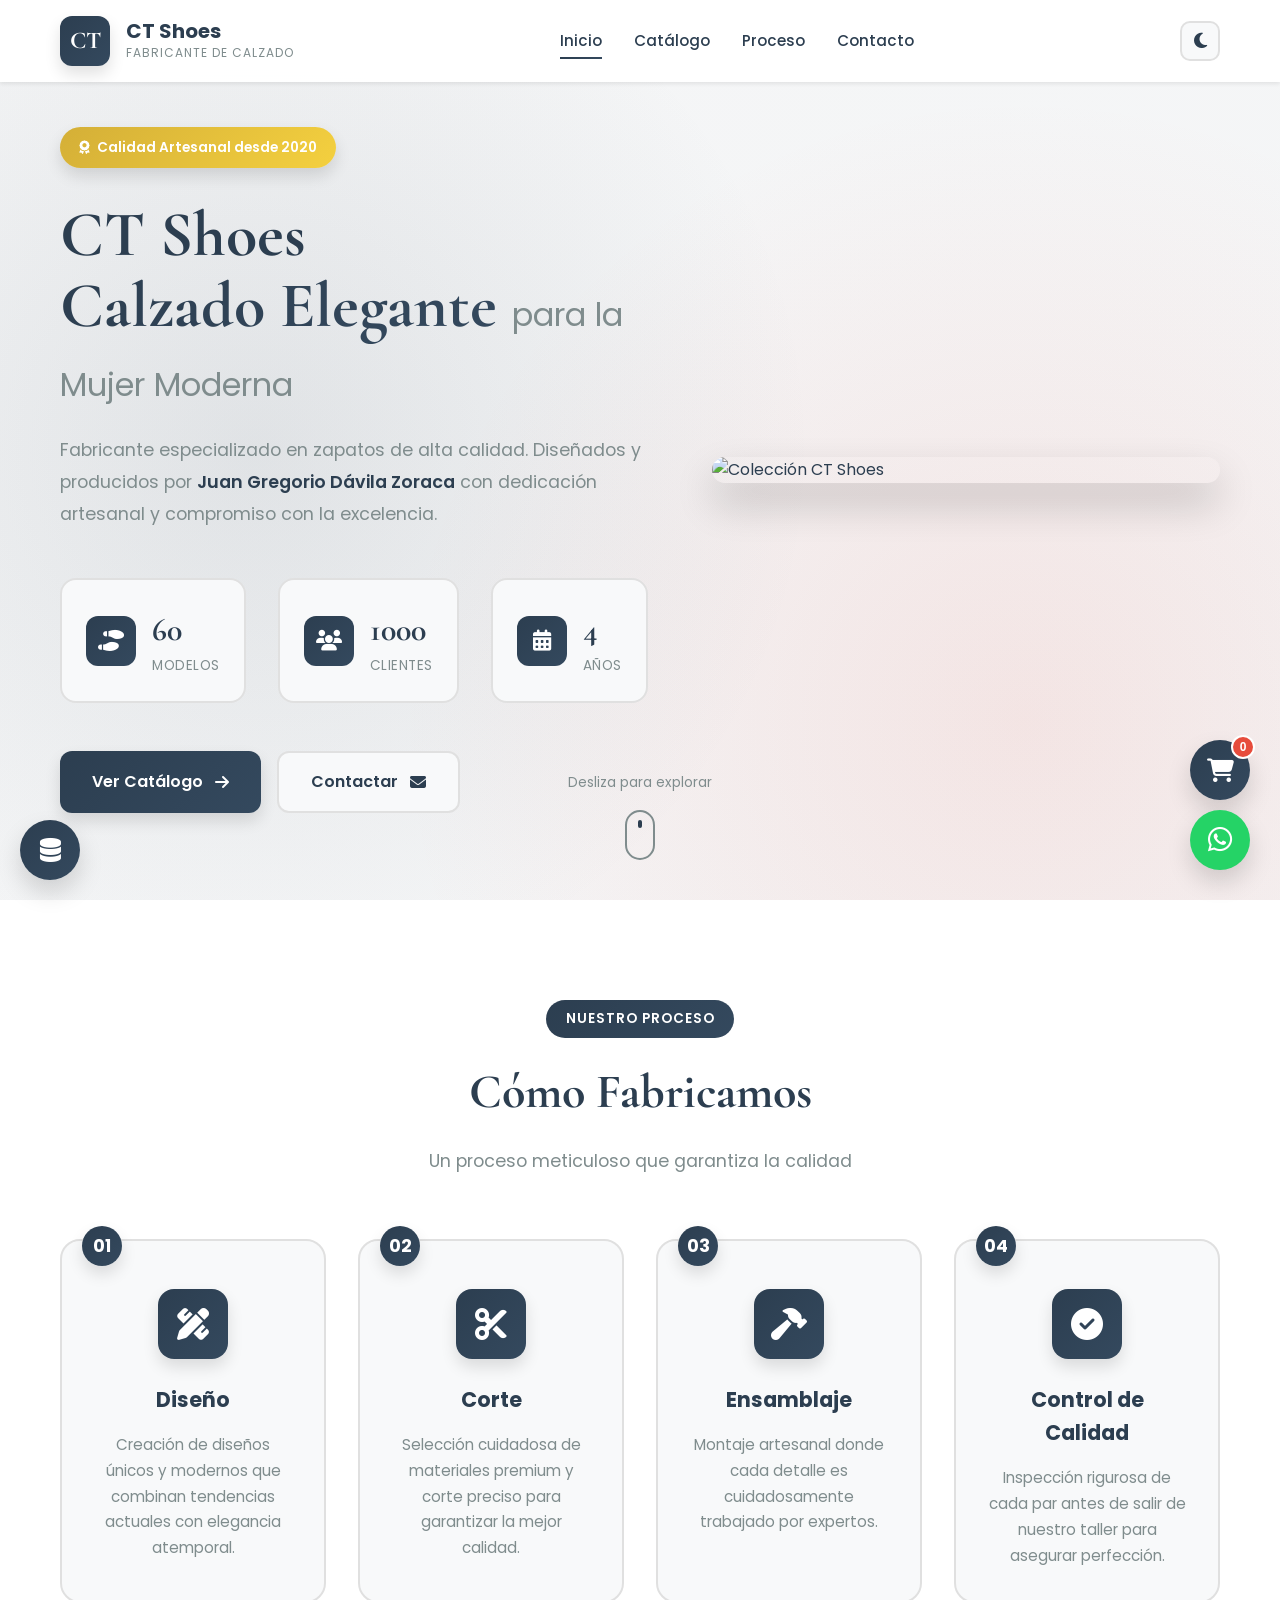
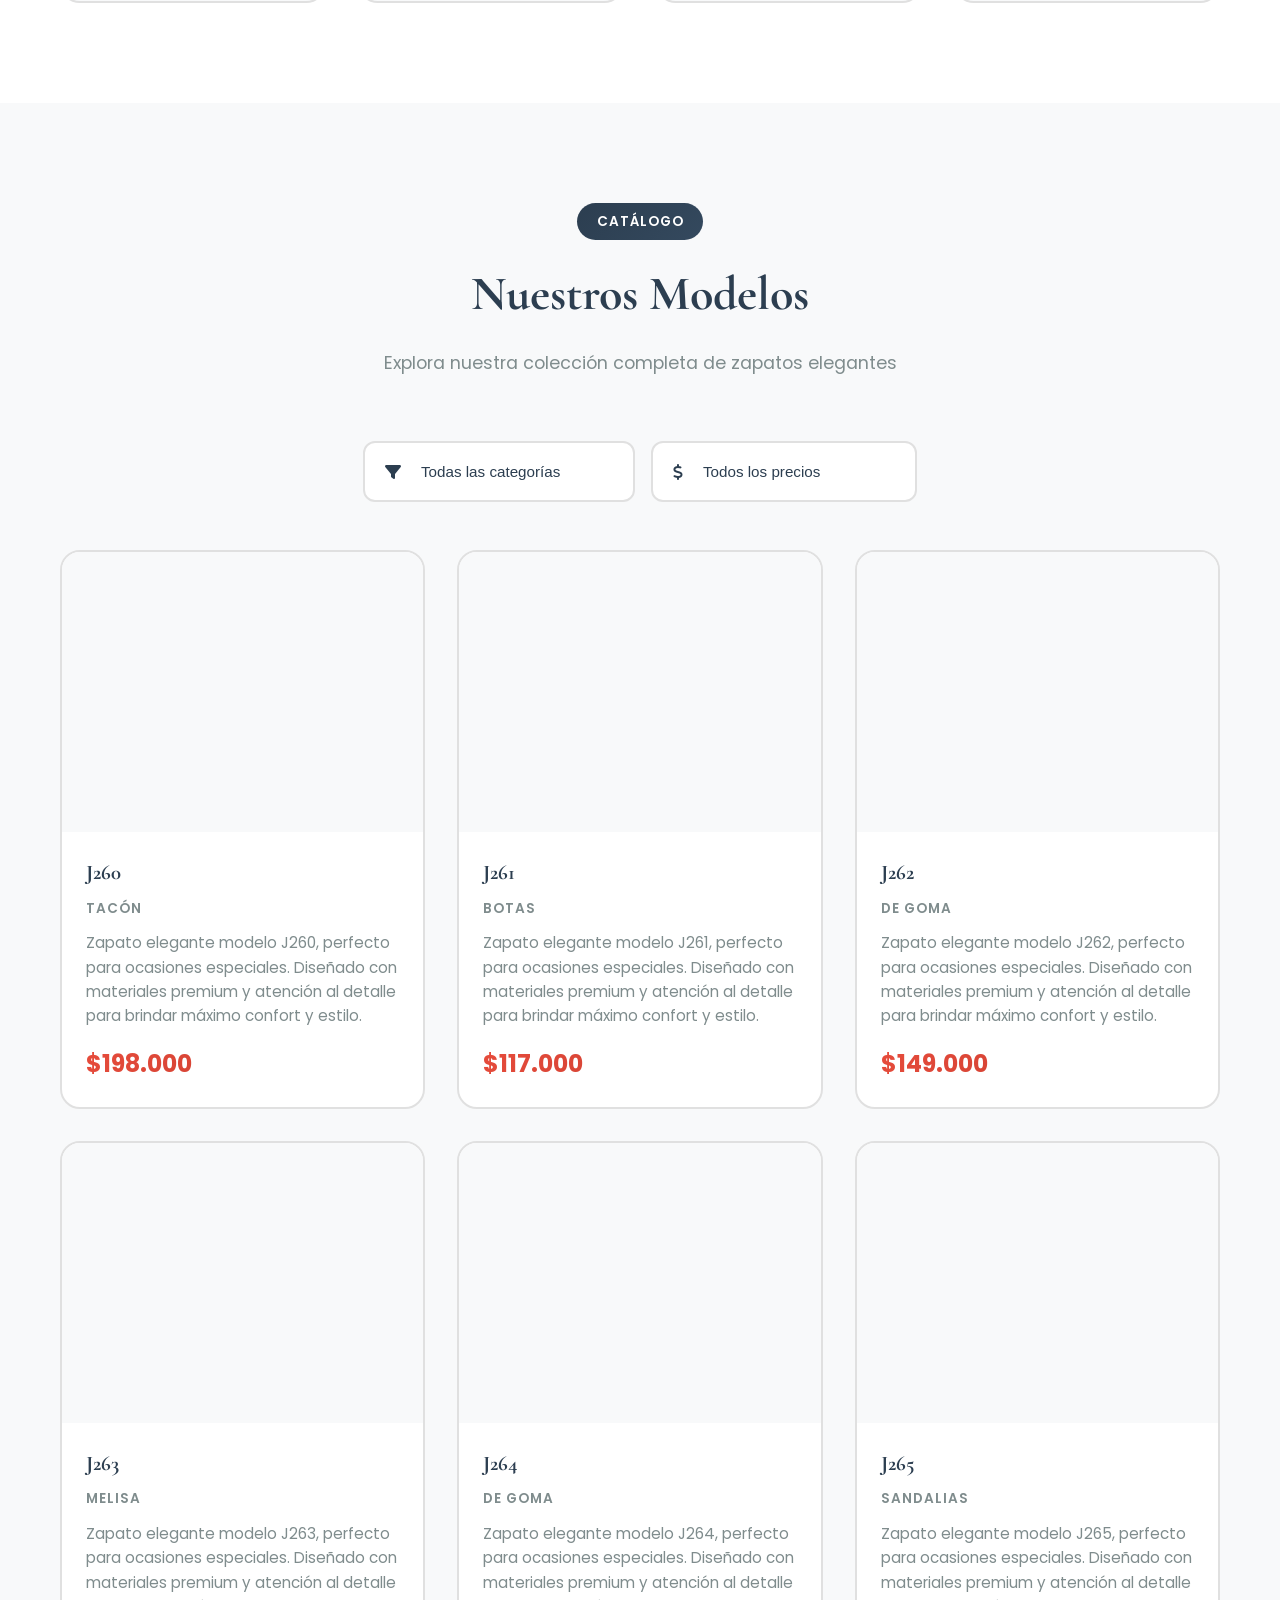
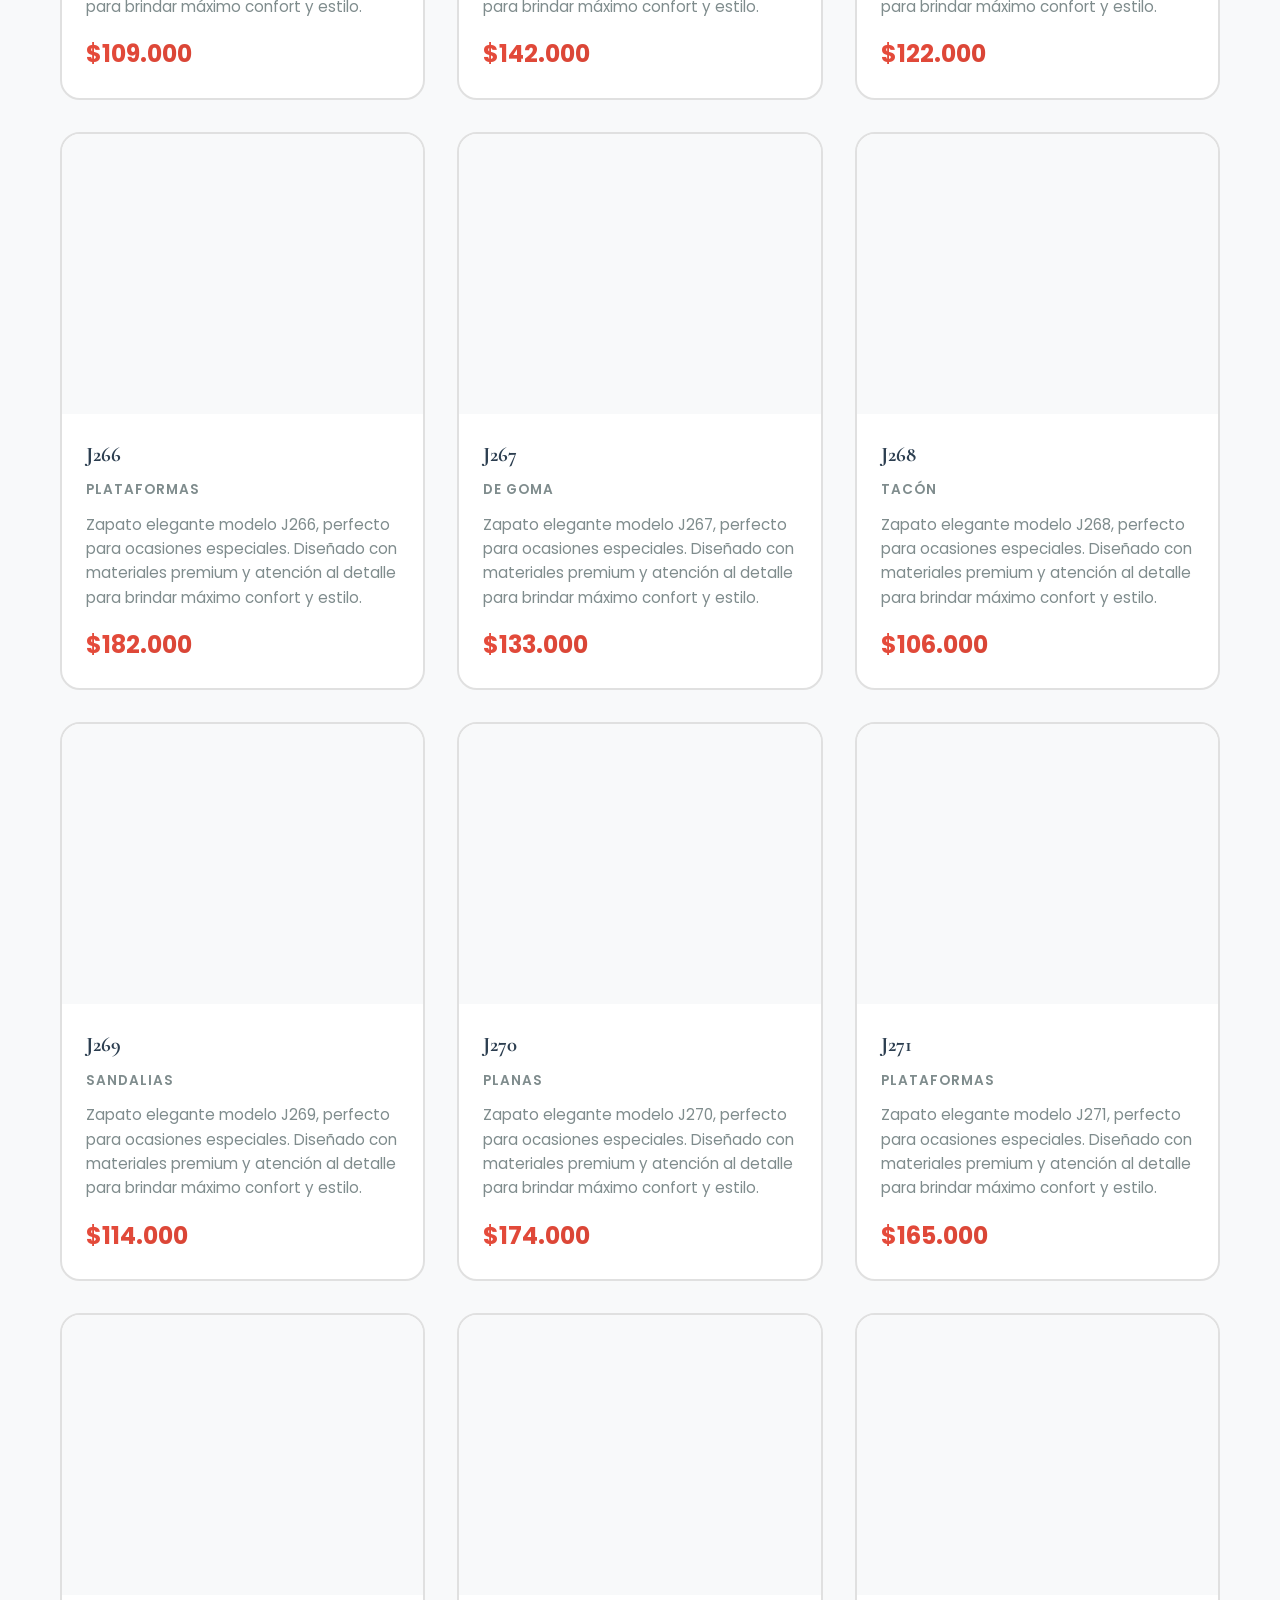
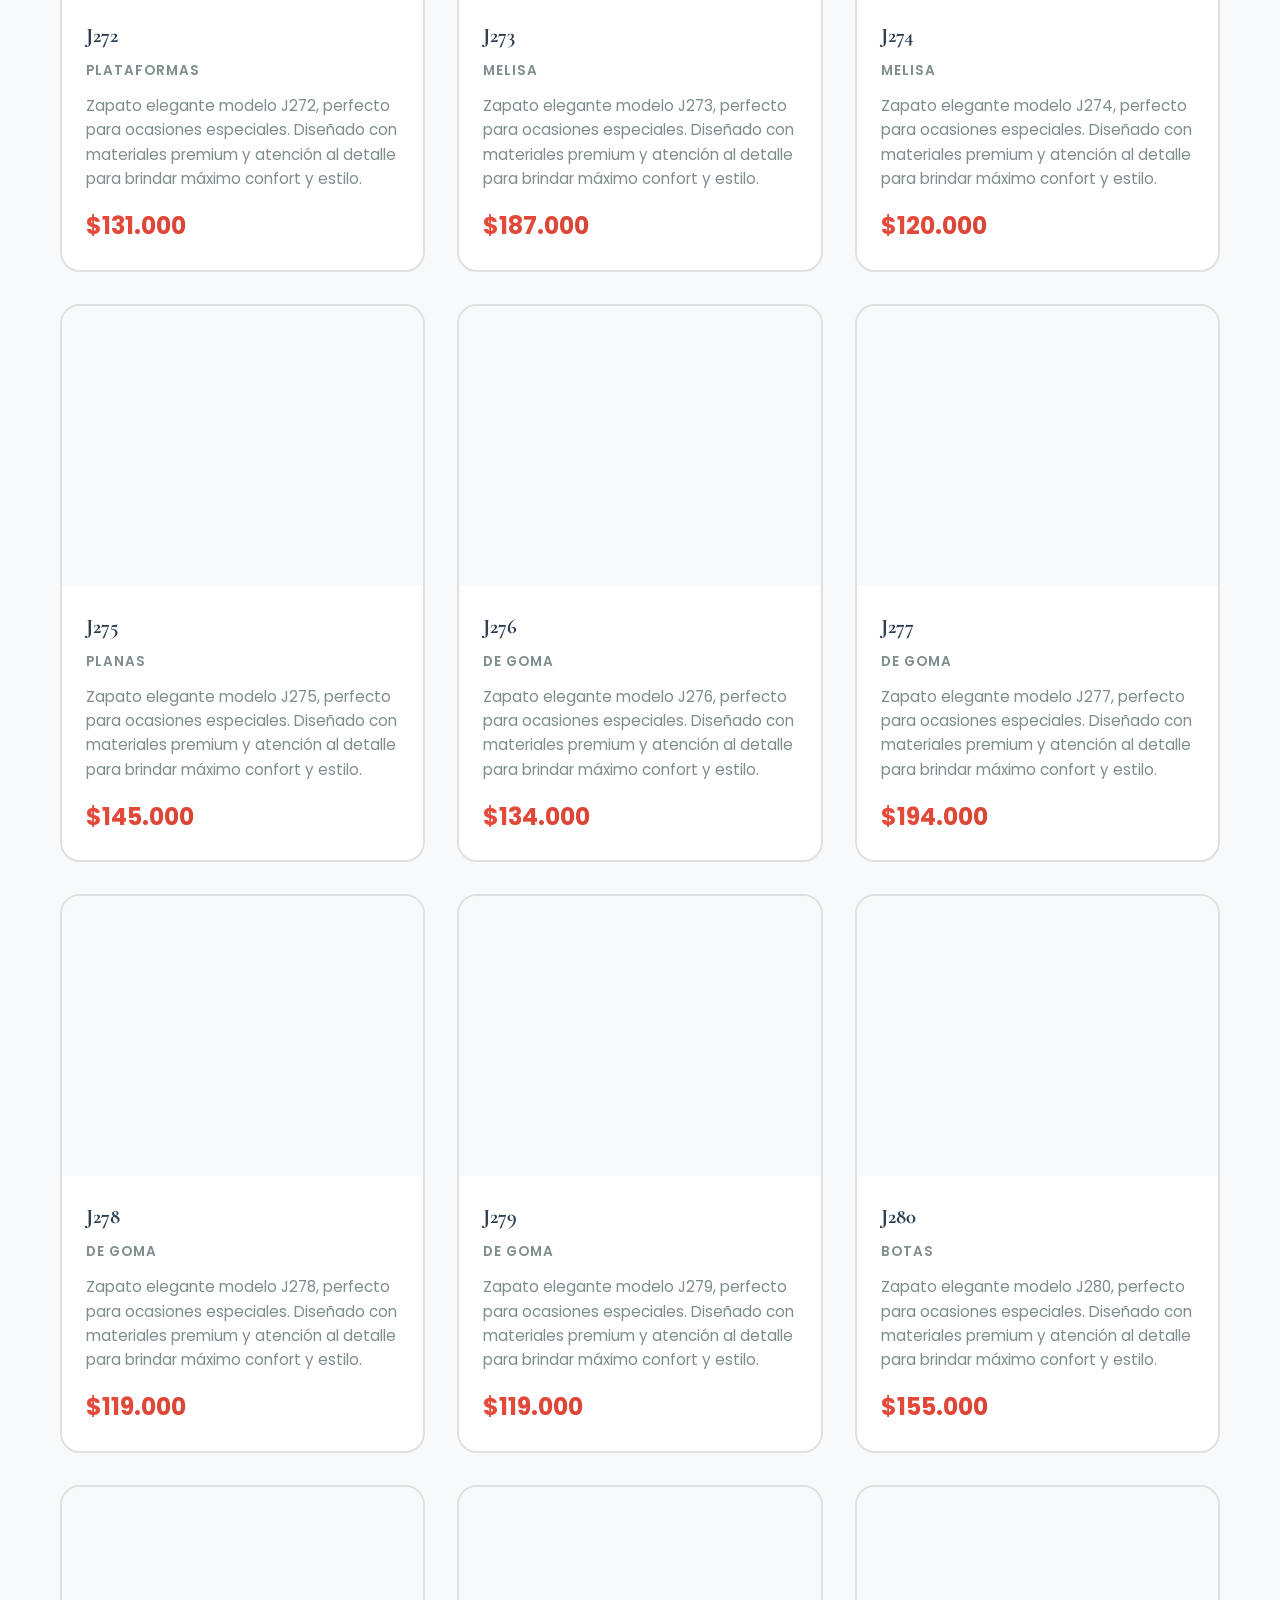
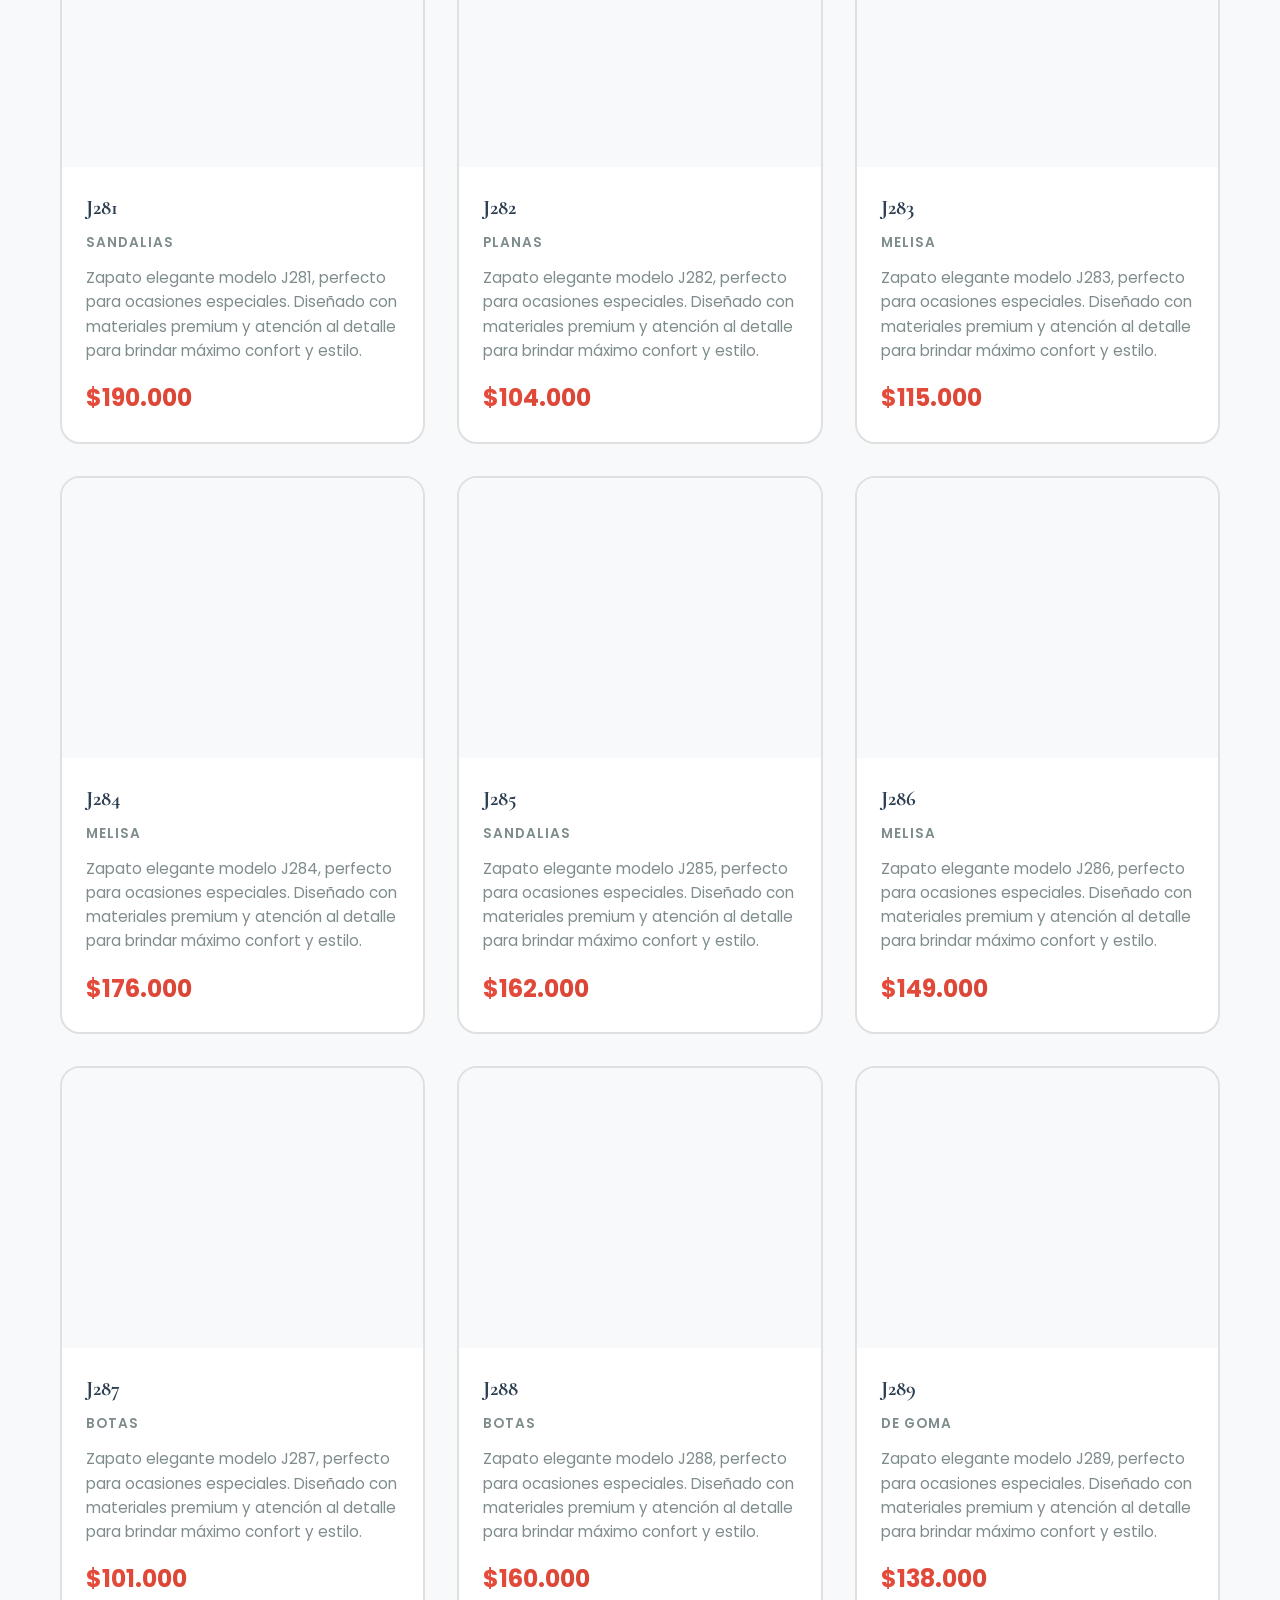
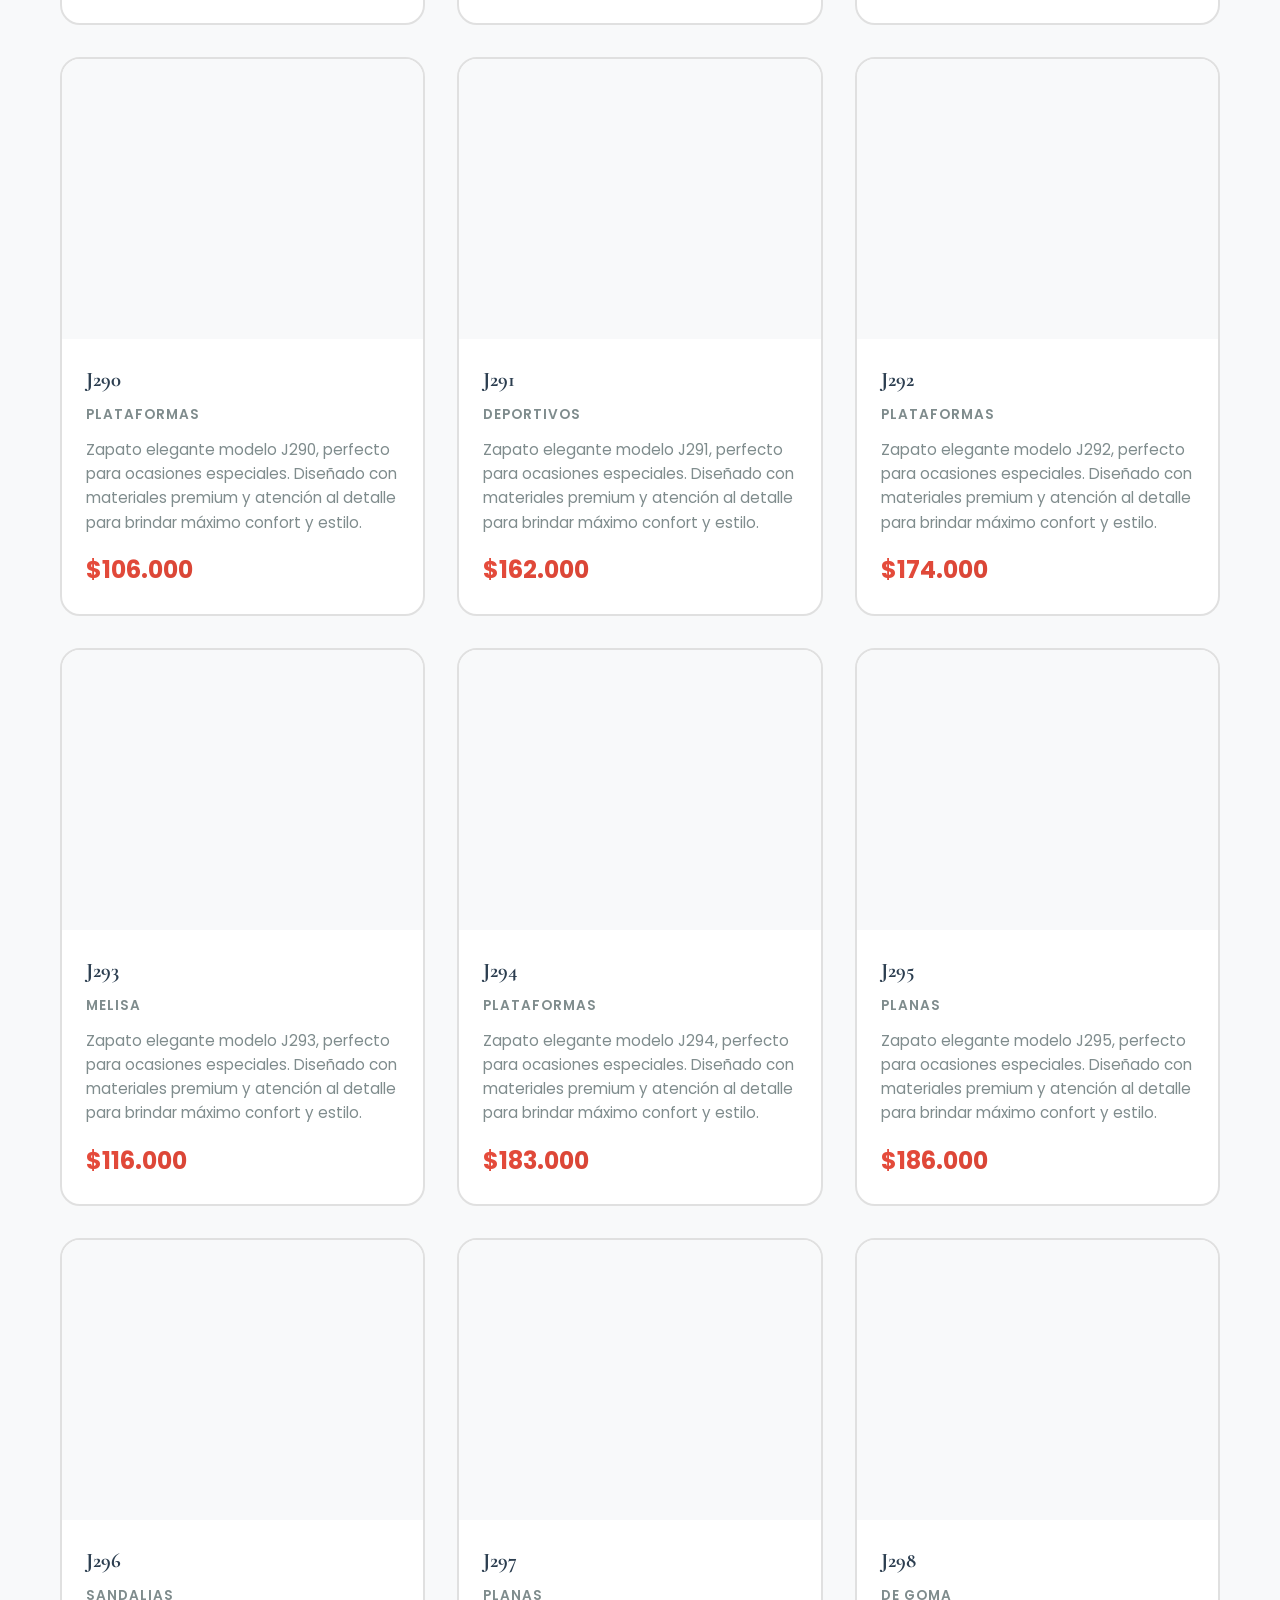
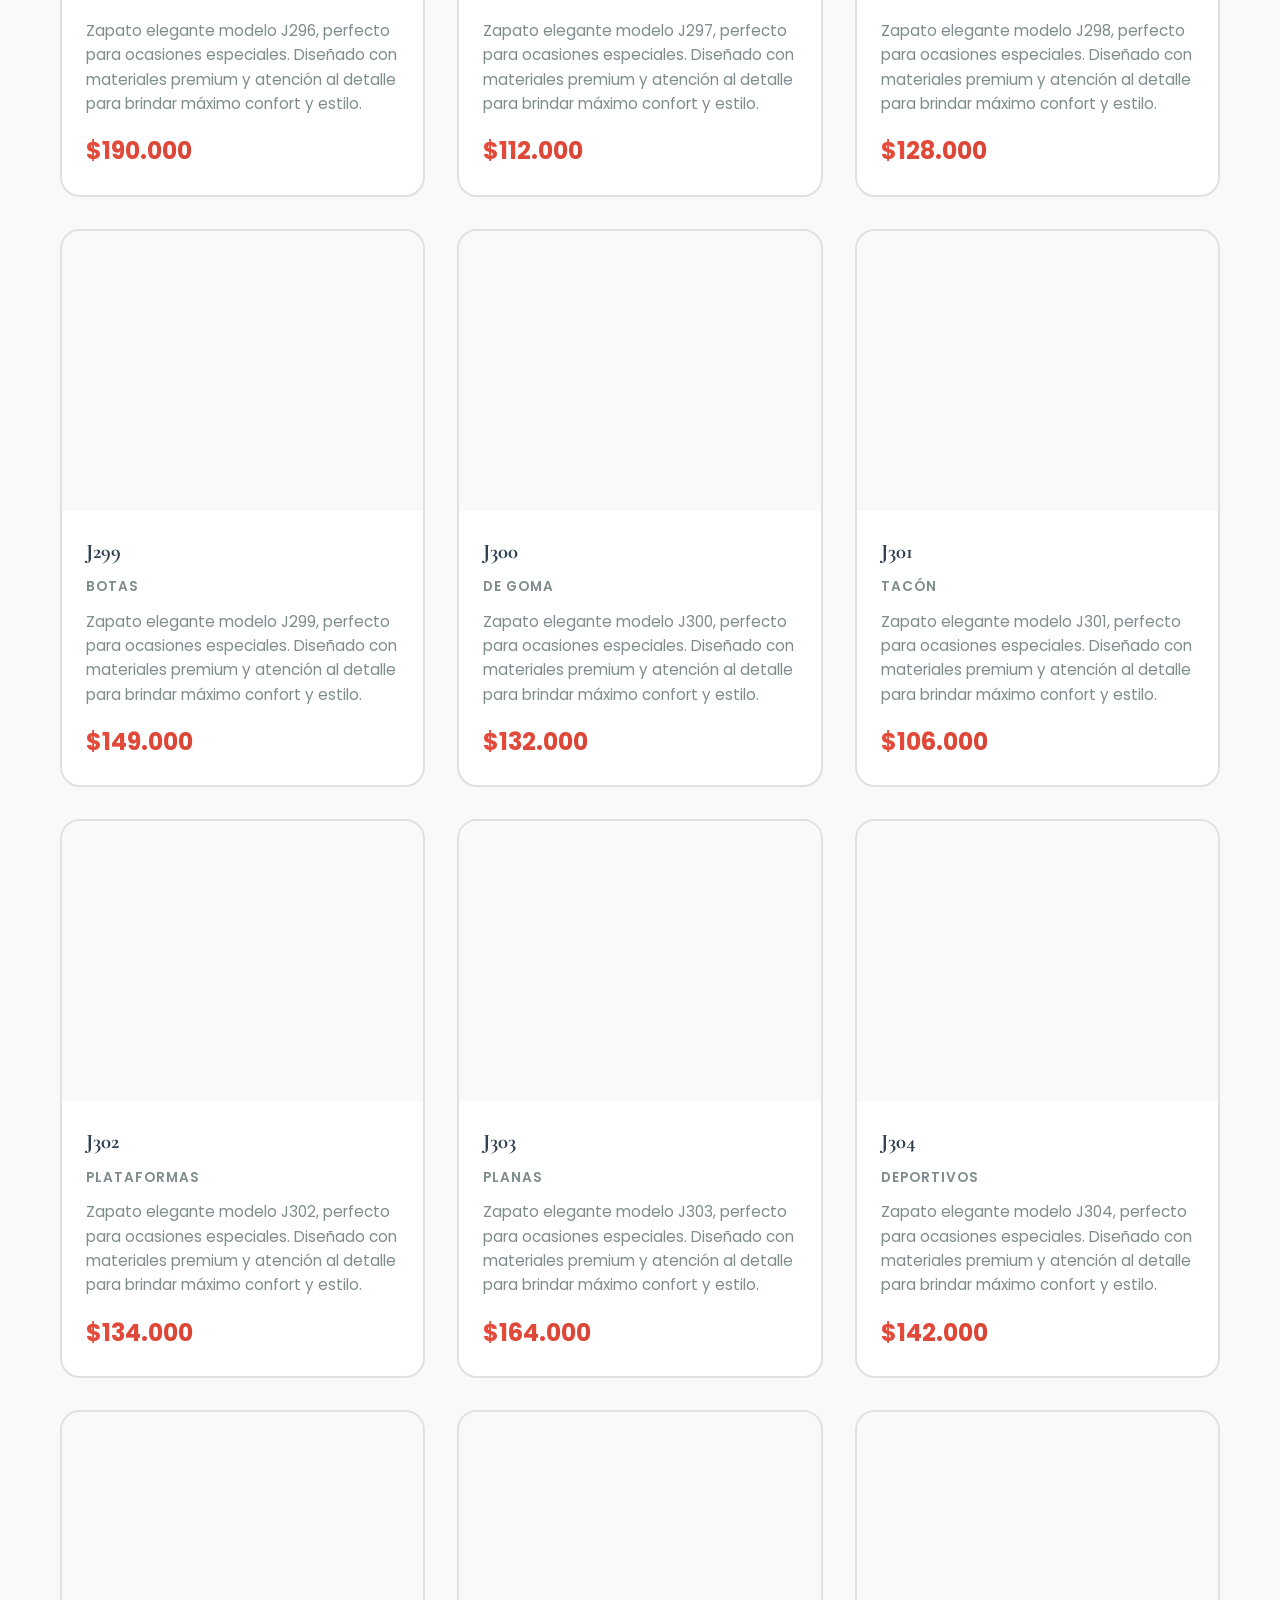
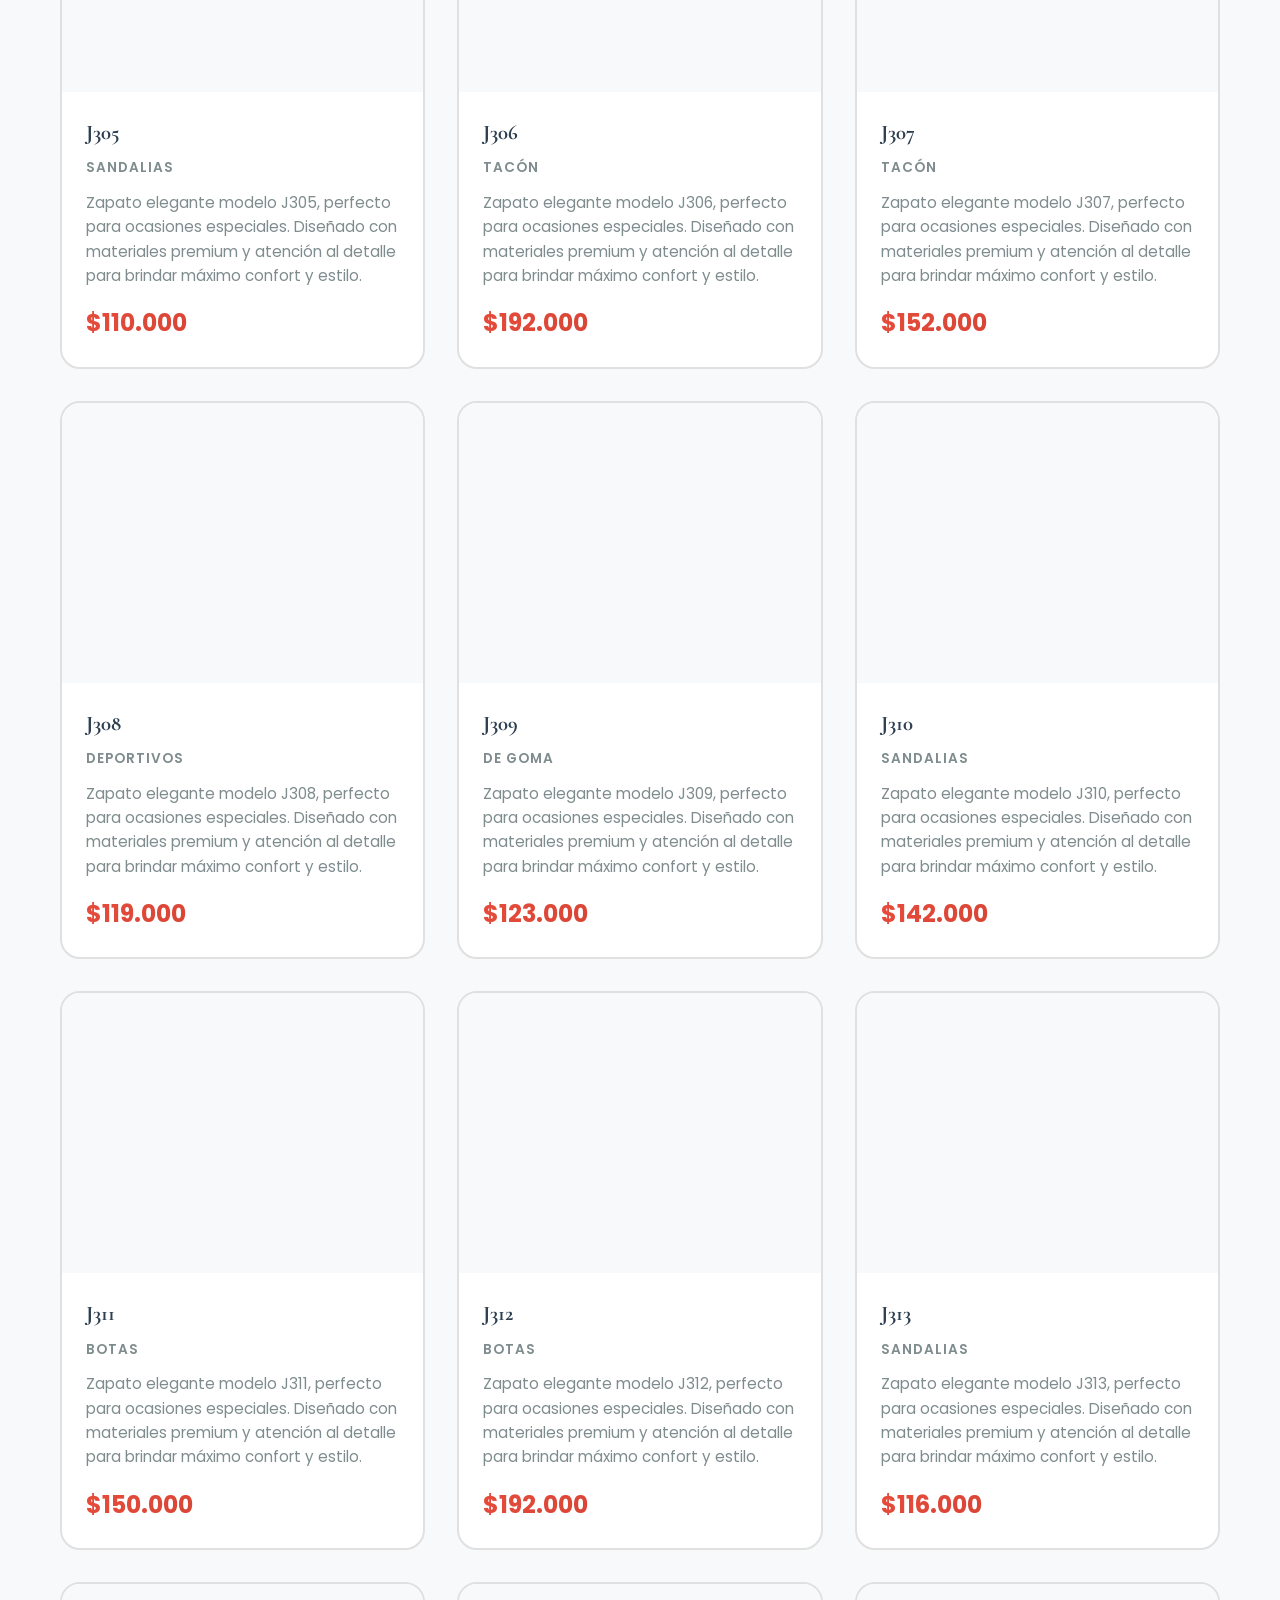
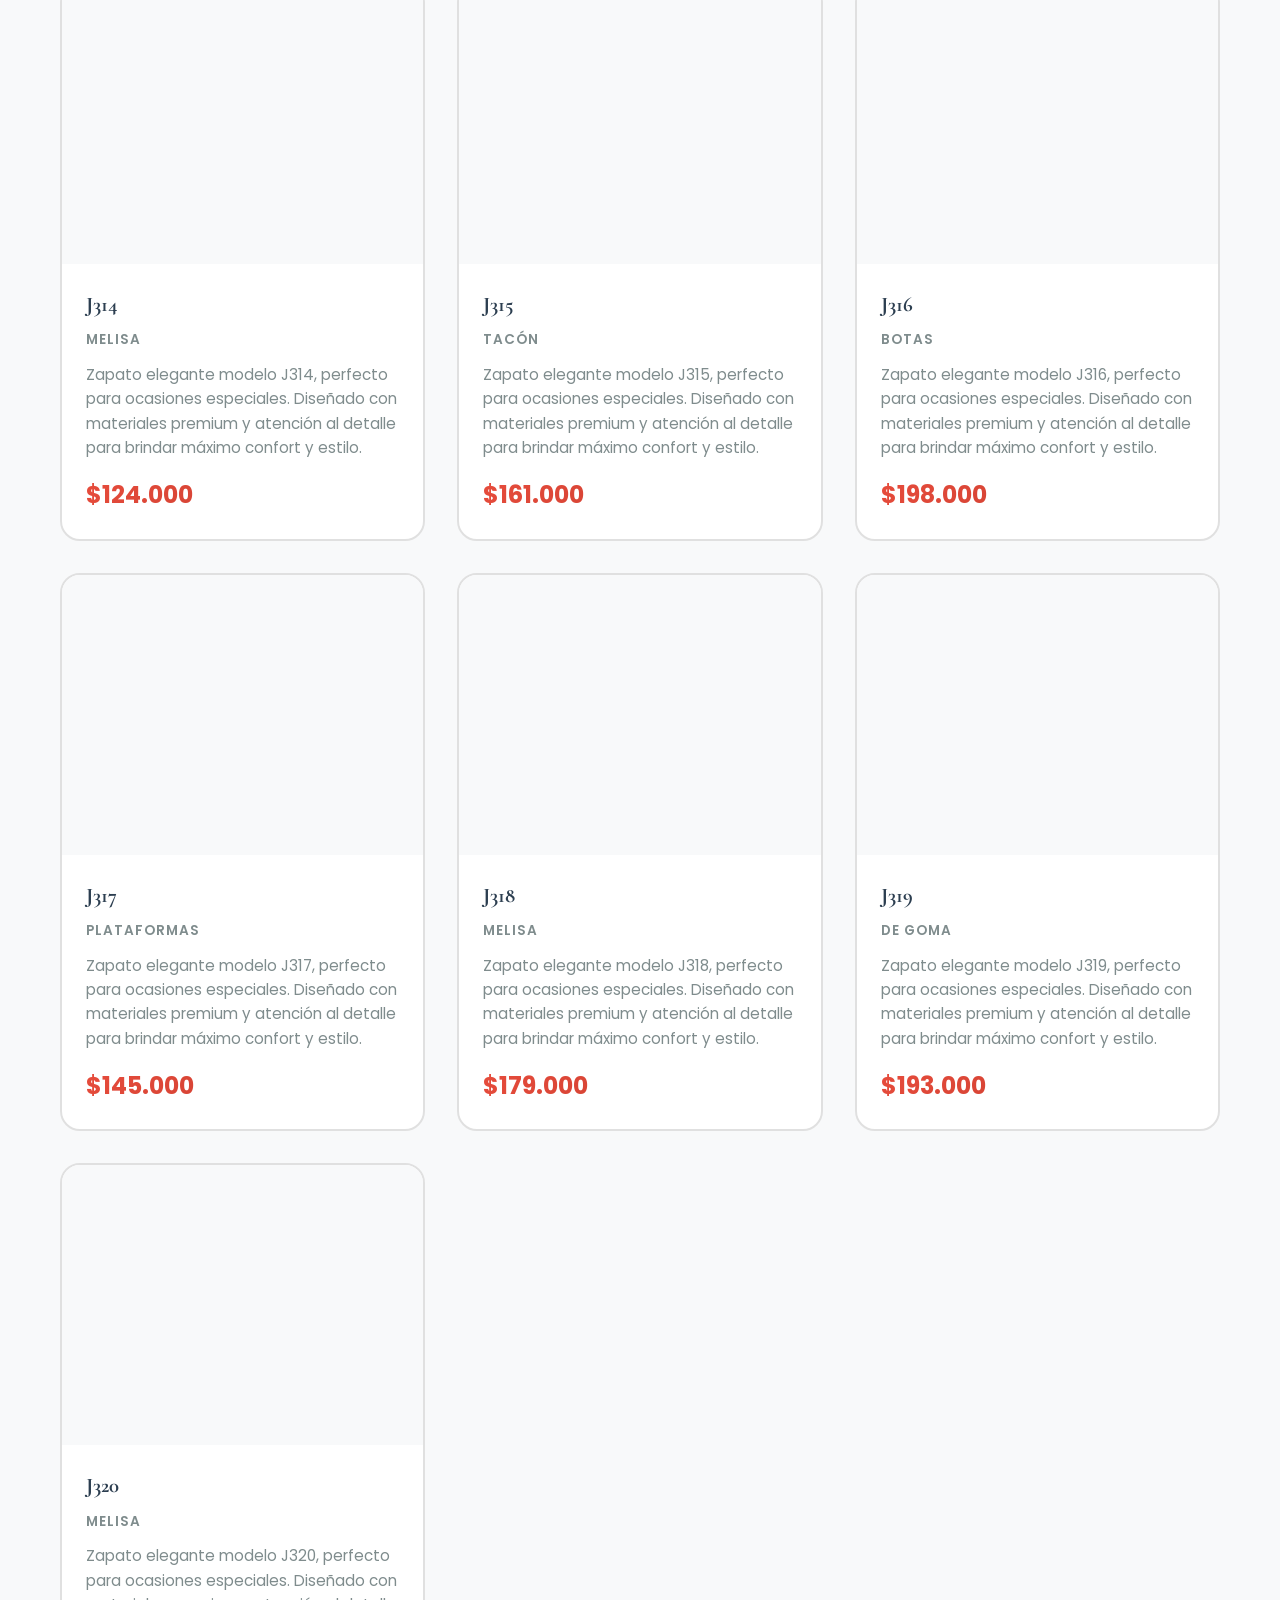
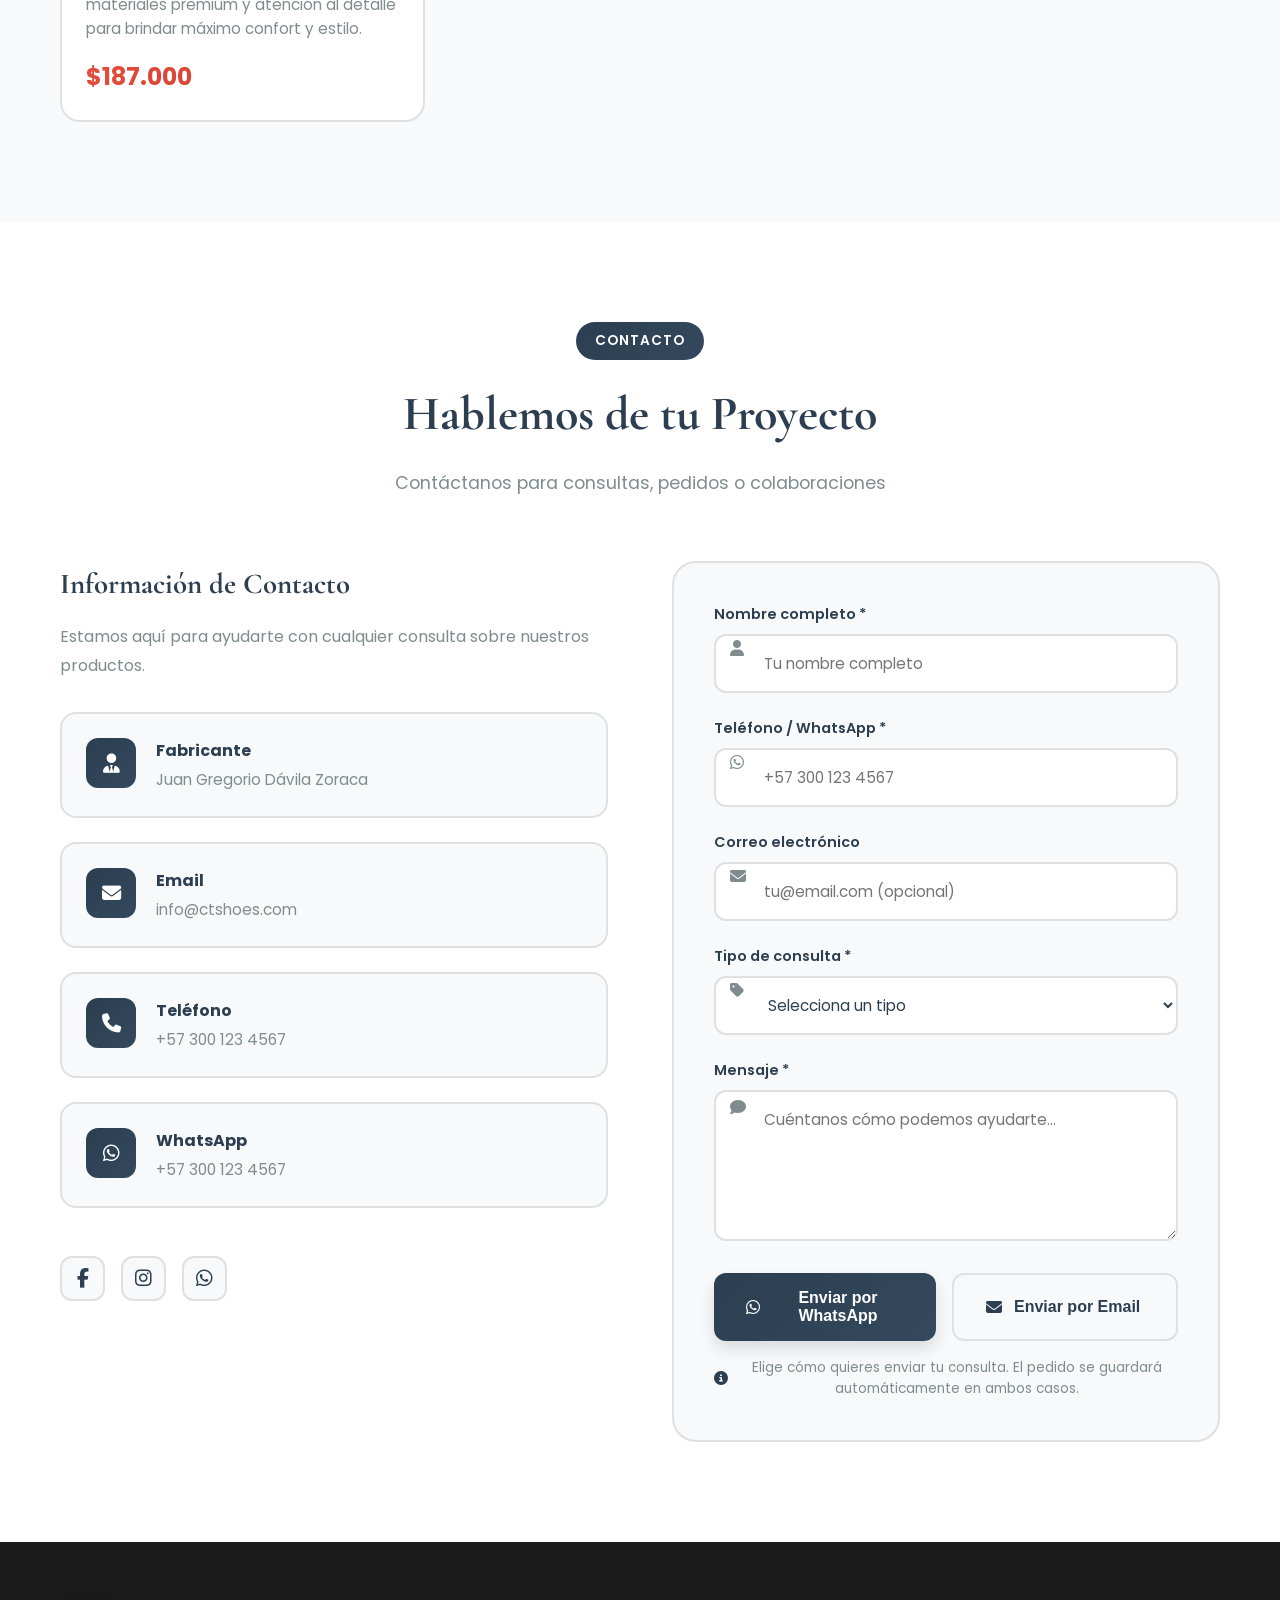
==== index.html @ 0a86cb2c "first commit" ====
<!DOCTYPE html>
<html lang="es">
<head>
    <meta charset="UTF-8">
    <meta name="viewport" content="width=device-width, initial-scale=1.0">
    <meta name="description" content="CT Shoes - Fabricante de zapatos elegantes para mujeres. Juan Gregorio Dávila Zoraca presenta su catálogo de calzado premium.">
    <meta name="author" content="Juan Gregorio Dávila Zoraca - CT Shoes">
    <title>CT Shoes | Fabricante de Calzado Elegante</title>
    
    <!-- Fonts -->
    <link rel="preconnect" href="https://fonts.googleapis.com">
    <link rel="preconnect" href="https://fonts.gstatic.com" crossorigin>
    <link href="https://fonts.googleapis.com/css2?family=Poppins:wght@300;400;500;600;700;800&family=Cormorant+Garamond:wght@400;600;700&display=swap" rel="stylesheet">
    
    <!-- Icons -->
    <link rel="stylesheet" href="https://cdnjs.cloudflare.com/ajax/libs/font-awesome/6.4.0/css/all.min.css">
    
    <!-- AOS Animation -->
    <link rel="stylesheet" href="https://unpkg.com/aos@2.3.1/dist/aos.css">
    
    <!-- Styles -->
    <link rel="stylesheet" href="styles.css">
</head>
<body>
    <!-- Loading Screen -->
    <div class="loader-wrapper" id="loader">
        <div class="loader-content">
            <div class="loader-logo">
                <span class="logo-text">CT</span>
            </div>
            <div class="loader-bar">
                <div class="loader-progress"></div>
            </div>
            <p class="loader-text">Cargando catálogo...</p>
        </div>
    </div>

    <!-- Navigation -->
    <nav class="navbar" id="navbar">
        <div class="nav-container">
            <div class="nav-brand">
                <div class="brand-logo">
                    <span>CT</span>
                </div>
                <div class="brand-text">
                    <span class="brand-name">CT Shoes</span>
                    <span class="brand-subtitle">Fabricante de Calzado</span>
                </div>
            </div>
            
            <button class="mobile-menu-toggle" id="mobileToggle" aria-label="Toggle menu">
                <span></span>
                <span></span>
                <span></span>
            </button>
            
            <ul class="nav-menu" id="navMenu">
                <li><a href="#inicio" class="nav-link active">Inicio</a></li>
                <li><a href="#catalogo" class="nav-link">Catálogo</a></li>
                <li><a href="#proceso" class="nav-link">Proceso</a></li>
                <li><a href="#contacto" class="nav-link">Contacto</a></li>
            </ul>
            
            <div class="nav-actions">
                <button class="theme-toggle" id="themeToggle" aria-label="Toggle theme">
                    <i class="fas fa-moon"></i>
                </button>
            </div>
        </div>
    </nav>

    <!-- Hero Section -->
    <section id="inicio" class="hero">
        <div class="hero-background">
            <div class="hero-gradient"></div>
            <div class="hero-pattern"></div>
        </div>
        
        <div class="container">
            <div class="hero-content">
                <div class="hero-badge" data-aos="fade-down">
                    <i class="fas fa-award"></i>
                    <span>Calidad Artesanal desde 2020</span>
                </div>
                
                <h1 class="hero-title" data-aos="fade-up" data-aos-delay="100">
                    <span class="title-line">CT Shoes</span>
                    <span class="title-accent">Calzado Elegante</span>
                    <span class="title-subtitle">para la Mujer Moderna</span>
                </h1>
                
                <p class="hero-description" data-aos="fade-up" data-aos-delay="200">
                    Fabricante especializado en zapatos de alta calidad. Diseñados y producidos por 
                    <strong>Juan Gregorio Dávila Zoraca</strong> con dedicación artesanal y compromiso con la excelencia.
                </p>
                
                <div class="hero-stats" data-aos="fade-up" data-aos-delay="300">
                    <div class="stat-card">
                        <div class="stat-icon"><i class="fas fa-shoe-prints"></i></div>
                        <div class="stat-content">
                            <div class="stat-number" data-target="60">0</div>
                            <div class="stat-label">Modelos</div>
                        </div>
                    </div>
                    <div class="stat-card">
                        <div class="stat-icon"><i class="fas fa-users"></i></div>
                        <div class="stat-content">
                            <div class="stat-number" data-target="1000">0</div>
                            <div class="stat-label">Clientes</div>
                        </div>
                    </div>
                    <div class="stat-card">
                        <div class="stat-icon"><i class="fas fa-calendar-alt"></i></div>
                        <div class="stat-content">
                            <div class="stat-number" data-target="4">0</div>
                            <div class="stat-label">Años</div>
                        </div>
                    </div>
                </div>
                
                <div class="hero-actions" data-aos="fade-up" data-aos-delay="400">
                    <a href="#catalogo" class="btn btn-primary">
                        <span>Ver Catálogo</span>
                        <i class="fas fa-arrow-right"></i>
                    </a>
                    <a href="#contacto" class="btn btn-secondary">
                        <span>Contactar</span>
                        <i class="fas fa-envelope"></i>
                    </a>
                </div>
            </div>
            
            <div class="hero-image" data-aos="fade-left" data-aos-delay="500">
                <div class="image-wrapper">
                    <div class="image-shine"></div>
                    <img src="https://via.placeholder.com/700x600?text=CT+Shoes+Collection" alt="Colección CT Shoes" class="hero-img">
                </div>
            </div>
        </div>
        
        <div class="scroll-indicator">
            <span>Desliza para explorar</span>
            <div class="mouse">
                <div class="wheel"></div>
            </div>
        </div>
    </section>

    <!-- Process Section -->
    <section id="proceso" class="process">
        <div class="container">
            <div class="section-header" data-aos="fade-up">
                <span class="section-tag">Nuestro Proceso</span>
                <h2 class="section-title">Cómo Fabricamos</h2>
                <p class="section-description">Un proceso meticuloso que garantiza la calidad</p>
            </div>
            
            <div class="process-timeline">
                <div class="process-step" data-aos="fade-up" data-aos-delay="100">
                    <div class="step-number">01</div>
                    <div class="step-icon">
                        <i class="fas fa-pencil-ruler"></i>
                    </div>
                    <h3>Diseño</h3>
                    <p>Creación de diseños únicos y modernos que combinan tendencias actuales con elegancia atemporal.</p>
                </div>
                
                <div class="process-step" data-aos="fade-up" data-aos-delay="200">
                    <div class="step-number">02</div>
                    <div class="step-icon">
                        <i class="fas fa-cut"></i>
                    </div>
                    <h3>Corte</h3>
                    <p>Selección cuidadosa de materiales premium y corte preciso para garantizar la mejor calidad.</p>
                </div>
                
                <div class="process-step" data-aos="fade-up" data-aos-delay="300">
                    <div class="step-number">03</div>
                    <div class="step-icon">
                        <i class="fas fa-hammer"></i>
                    </div>
                    <h3>Ensamblaje</h3>
                    <p>Montaje artesanal donde cada detalle es cuidadosamente trabajado por expertos.</p>
                </div>
                
                <div class="process-step" data-aos="fade-up" data-aos-delay="400">
                    <div class="step-number">04</div>
                    <div class="step-icon">
                        <i class="fas fa-check-circle"></i>
                    </div>
                    <h3>Control de Calidad</h3>
                    <p>Inspección rigurosa de cada par antes de salir de nuestro taller para asegurar perfección.</p>
                </div>
            </div>
        </div>
    </section>

    <!-- Catalog Section -->
    <section id="catalogo" class="catalog">
        <div class="container">
            <div class="section-header" data-aos="fade-up">
                <span class="section-tag">Catálogo</span>
                <h2 class="section-title">Nuestros Modelos</h2>
                <p class="section-description">Explora nuestra colección completa de zapatos elegantes</p>
            </div>
            
            <div class="catalog-filters" data-aos="fade-up" data-aos-delay="100">
                <div class="filter-group">
                    <i class="fas fa-filter"></i>
                    <select id="categoryFilter" class="filter-select">
                        <option value="">Todas las categorías</option>
                        <option value="Plataformas">Plataformas</option>
                        <option value="Planas">Planas</option>
                        <option value="De Goma">De Goma</option>
                        <option value="Melisa">Melisa</option>
                        <option value="Tacón">Tacón</option>
                        <option value="Sandalias">Sandalias</option>
                        <option value="Botas">Botas</option>
                        <option value="Deportivos">Deportivos</option>
                    </select>
                </div>
                <div class="filter-group">
                    <i class="fas fa-dollar-sign"></i>
                    <select id="priceFilter" class="filter-select">
                        <option value="">Todos los precios</option>
                        <option value="low">Menos de $150.000</option>
                        <option value="high">$150.000 o más</option>
                    </select>
                </div>
            </div>
            
            <div id="catalogGrid" class="catalog-grid"></div>
            
            <div id="noResults" class="no-results" style="display: none;">
                <i class="fas fa-search"></i>
                <p>No se encontraron productos con los filtros seleccionados</p>
            </div>
        </div>
    </section>

    <!-- Contact Section -->
    <section id="contacto" class="contact">
        <div class="container">
            <div class="section-header" data-aos="fade-up">
                <span class="section-tag">Contacto</span>
                <h2 class="section-title">Hablemos de tu Proyecto</h2>
                <p class="section-description">Contáctanos para consultas, pedidos o colaboraciones</p>
            </div>
            
            <div class="contact-content">
                <div class="contact-info" data-aos="fade-right">
                    <div class="info-header">
                        <h3>Información de Contacto</h3>
                        <p>Estamos aquí para ayudarte con cualquier consulta sobre nuestros productos.</p>
                    </div>
                    
                    <div class="info-items">
                        <div class="info-item">
                            <div class="info-icon">
                                <i class="fas fa-user-tie"></i>
                            </div>
                            <div class="info-details">
                                <h4>Fabricante</h4>
                                <p>Juan Gregorio Dávila Zoraca</p>
                            </div>
                        </div>
                        
                        <div class="info-item">
                            <div class="info-icon">
                                <i class="fas fa-envelope"></i>
                            </div>
                            <div class="info-details">
                                <h4>Email</h4>
                                <p>info@ctshoes.com</p>
                            </div>
                        </div>
                        
                        <div class="info-item">
                            <div class="info-icon">
                                <i class="fas fa-phone"></i>
                            </div>
                            <div class="info-details">
                                <h4>Teléfono</h4>
                                <p>+57 300 123 4567</p>
                            </div>
                        </div>
                        
                        <div class="info-item">
                            <div class="info-icon">
                                <i class="fab fa-whatsapp"></i>
                            </div>
                            <div class="info-details">
                                <h4>WhatsApp</h4>
                                <p>+57 300 123 4567</p>
                            </div>
                        </div>
                    </div>
                    
                    <div class="social-links">
                        <a href="#" class="social-link" aria-label="Facebook">
                            <i class="fab fa-facebook-f"></i>
                        </a>
                        <a href="#" class="social-link" aria-label="Instagram">
                            <i class="fab fa-instagram"></i>
                        </a>
                        <a href="#" class="social-link" aria-label="WhatsApp">
                            <i class="fab fa-whatsapp"></i>
                        </a>
                    </div>
                </div>
                
                <form class="contact-form" id="contactForm" data-aos="fade-left">
                    <div class="form-group">
                        <label for="name">Nombre completo *</label>
                        <input type="text" id="name" name="name" placeholder="Tu nombre completo" required>
                        <i class="fas fa-user"></i>
                    </div>
                    
                    <div class="form-group">
                        <label for="phone">Teléfono / WhatsApp *</label>
                        <input type="tel" id="phone" name="phone" placeholder="+57 300 123 4567" required>
                        <i class="fab fa-whatsapp"></i>
                    </div>
                    
                    <div class="form-group">
                        <label for="email">Correo electrónico</label>
                        <input type="email" id="email" name="email" placeholder="tu@email.com (opcional)">
                        <i class="fas fa-envelope"></i>
                    </div>
                    
                    <div class="form-group">
                        <label for="subject">Tipo de consulta *</label>
                        <select id="subject" name="subject" required>
                            <option value="">Selecciona un tipo</option>
                            <option value="pedido">Realizar pedido</option>
                            <option value="consulta">Consulta sobre productos</option>
                            <option value="cotizacion">Solicitar cotización</option>
                            <option value="colaboracion">Colaboración</option>
                            <option value="otro">Otro</option>
                        </select>
                        <i class="fas fa-tag"></i>
                    </div>
                    
                    <div class="form-group" id="cartSummaryGroup" style="display: none;">
                        <label>Resumen del Pedido</label>
                        <div class="cart-summary" id="cartSummary">
                            <!-- Resumen del carrito se mostrará aquí -->
                        </div>
                    </div>
                    
                    <div class="form-group">
                        <label for="message">Mensaje *</label>
                        <textarea id="message" name="message" rows="5" placeholder="Cuéntanos cómo podemos ayudarte..." required></textarea>
                        <i class="fas fa-comment"></i>
                    </div>
                    
                    <div class="form-actions">
                        <div class="form-buttons">
                            <button type="submit" class="btn btn-primary" id="submitBtn" data-send-type="whatsapp">
                                <i class="fab fa-whatsapp"></i>
                                <span>Enviar por WhatsApp</span>
                            </button>
                            <button type="button" class="btn btn-secondary" id="emailBtn" data-send-type="email">
                                <i class="fas fa-envelope"></i>
                                <span>Enviar por Email</span>
                            </button>
                        </div>
                        <p class="form-note">
                            <i class="fas fa-info-circle"></i>
                            Elige cómo quieres enviar tu consulta. El pedido se guardará automáticamente en ambos casos.
                        </p>
                    </div>
                </form>
            </div>
        </div>
    </section>

    <!-- Footer -->
    <footer class="footer">
        <div class="container">
            <div class="footer-content">
                <div class="footer-brand">
                    <div class="brand-logo">
                        <span>CT</span>
                    </div>
                    <div class="footer-text">
                        <h3>CT Shoes</h3>
                        <p>Fabricante de calzado elegante para mujeres. Calidad artesanal desde 2020.</p>
                    </div>
                </div>
                
                <div class="footer-links">
                    <div class="footer-column">
                        <h4>Navegación</h4>
                        <ul>
                            <li><a href="#inicio">Inicio</a></li>
                            <li><a href="#catalogo">Catálogo</a></li>
                            <li><a href="#proceso">Proceso</a></li>
                        </ul>
                    </div>
                    
                    <div class="footer-column">
                        <h4>Información</h4>
                        <ul>
                            <li><a href="#contacto">Contacto</a></li>
                            <li><a href="#">Términos y Condiciones</a></li>
                            <li><a href="#">Política de Privacidad</a></li>
                            <li><a href="#">Preguntas Frecuentes</a></li>
                        </ul>
                    </div>
                    
                    <div class="footer-column">
                        <h4>Contacto</h4>
                        <ul>
                            <li><i class="fas fa-envelope"></i> info@ctshoes.com</li>
                            <li><i class="fas fa-phone"></i> +57 300 123 4567</li>
                            <li><i class="fab fa-whatsapp"></i> WhatsApp</li>
                        </ul>
                    </div>
                </div>
            </div>
            
            <div class="footer-bottom">
                <p>&copy; 2024 CT Shoes. Fabricado por <strong>Juan Gregorio Dávila Zoraca</strong>. Todos los derechos reservados.</p>
            </div>
        </div>
    </footer>

    <!-- Product Modal -->
    <div class="modal" id="productModal">
        <div class="modal-backdrop" id="modalBackdrop"></div>
        <div class="modal-content">
            <button class="modal-close" id="modalClose" aria-label="Cerrar">
                <i class="fas fa-times"></i>
            </button>
            <div class="modal-body">
                <div class="modal-image">
                    <img id="modalImg" src="" alt="">
                </div>
                <div class="modal-info">
                    <h2 id="modalTitle"></h2>
                    <p id="modalCategory" class="modal-category"></p>
                    <p id="modalDescription" class="modal-description"></p>
                    <div class="modal-price-wrapper">
                        <span class="modal-price" id="modalPrice"></span>
                    </div>
                    <div class="modal-sizes-section">
                        <h3><i class="fas fa-ruler-combined"></i> Seleccionar Tallas y Cantidades</h3>
                        <div class="sizes-grid" id="sizesGrid">
                            <!-- Tallas se generarán aquí -->
                        </div>
                        <div class="modal-total">
                            <strong>Total de pares: <span id="modalTotalPairs">0</span></strong>
                        </div>
                    </div>
                    <div class="modal-actions">
                        <button class="btn btn-primary btn-block" id="addToCartBtn">
                            <i class="fas fa-shopping-cart"></i>
                            <span>Agregar al Carrito</span>
                        </button>
                        <a href="#" class="btn btn-secondary btn-block" id="whatsappBtn">
                            <i class="fab fa-whatsapp"></i>
                            <span>Consultar por WhatsApp</span>
                        </a>
                    </div>
                </div>
            </div>
        </div>
    </div>

    <!-- Shopping Cart -->
    <div class="cart-float" id="cartFloat">
        <button class="cart-toggle" id="cartToggle" aria-label="Ver carrito">
            <i class="fas fa-shopping-cart"></i>
            <span class="cart-badge" id="cartBadge">0</span>
        </button>
        <div class="cart-panel" id="cartPanel">
            <div class="cart-header">
                <h3><i class="fas fa-shopping-cart"></i> Carrito de Compras</h3>
                <button class="cart-close" onclick="closeCart()">
                    <i class="fas fa-times"></i>
                </button>
            </div>
            <div class="cart-items" id="cartItems">
                <div class="cart-empty">
                    <i class="fas fa-shopping-bag"></i>
                    <p>Tu carrito está vacío</p>
                    <p class="cart-empty-hint">Agrega productos desde el catálogo</p>
                </div>
            </div>
            <div class="cart-footer">
                <div class="cart-total">
                    <strong>Total de pares: <span id="cartTotalPairs">0</span></strong>
                </div>
                <button class="btn btn-primary btn-block" id="checkoutBtn" onclick="goToCheckout()" disabled>
                    <i class="fas fa-check"></i>
                    <span>Realizar Pedido</span>
                </button>
            </div>
        </div>
    </div>

    <!-- WhatsApp Float Button -->
    <a href="https://wa.me/573205891435" class="whatsapp-float" target="_blank" aria-label="Contactar por WhatsApp">
        <i class="fab fa-whatsapp"></i>
        <span class="float-tooltip">¿Necesitas ayuda?</span>
    </a>

    <!-- Scroll to Top -->
    <button class="scroll-top" id="scrollTop" aria-label="Ir arriba">
        <i class="fas fa-arrow-up"></i>
    </button>

    <!-- Admin Panel -->
    <div class="admin-panel">
        <button class="admin-toggle" id="adminToggle" aria-label="Panel de administración" title="Ver pedidos guardados">
            <i class="fas fa-database"></i>
        </button>
        <div class="admin-panel-content" id="adminPanel">
            <div class="admin-panel-header">
                <h3><i class="fas fa-database"></i> Pedidos Guardados</h3>
                <button class="whatsapp-modal-close" onclick="closeAdminPanel()">
                    <i class="fas fa-times"></i>
                </button>
            </div>
            <div class="admin-stats" id="adminStats">
                <!-- Stats will be loaded here -->
            </div>
            <div class="admin-orders-list" id="adminOrdersList">
                <!-- Orders will be loaded here -->
            </div>
        </div>
    </div>

    <!-- Scripts -->
    <script src="https://unpkg.com/aos@2.3.1/dist/aos.js"></script>
    <script src="script.js"></script>
</body>
</html>
---- styles.css ----
/* ============================================
   VARIABLES & RESET
   ============================================ */
:root {
    /* Colors */
    --primary: #2c3e50;
    --primary-dark: #1a252f;
    --primary-light: #34495e;
    --accent: #e74c3c;
    --accent-light: #ec7063;
    --gold: #d4af37;
    --gold-light: #f4d03f;
    
    --bg: #ffffff;
    --bg-alt: #f8f9fa;
    --bg-dark: #1a1a1a;
    --bg-dark-alt: #2d2d2d;
    
    --text: #2c3e50;
    --text-light: #7f8c8d;
    --text-dark: #ffffff;
    --text-dark-light: #bdc3c7;
    
    --border: #e0e0e0;
    --border-dark: #404040;
    
    /* Shadows */
    --shadow-sm: 0 2px 4px rgba(0, 0, 0, 0.08);
    --shadow: 0 4px 6px rgba(0, 0, 0, 0.1);
    --shadow-md: 0 8px 16px rgba(0, 0, 0, 0.12);
    --shadow-lg: 0 12px 24px rgba(0, 0, 0, 0.15);
    --shadow-xl: 0 20px 40px rgba(0, 0, 0, 0.2);
    
    /* Gradients */
    --gradient-primary: linear-gradient(135deg, #2c3e50 0%, #34495e 100%);
    --gradient-accent: linear-gradient(135deg, #e74c3c 0%, #c0392b 100%);
    --gradient-gold: linear-gradient(135deg, #d4af37 0%, #f4d03f 100%);
    
    /* Transitions */
    --transition: all 0.3s cubic-bezier(0.4, 0, 0.2, 1);
    --transition-fast: all 0.15s ease;
    --transition-slow: all 0.5s ease;
}

body.dark-theme {
    --bg: #1a1a1a;
    --bg-alt: #2d2d2d;
    --text: #ffffff;
    --text-light: #bdc3c7;
    --border: #404040;
    --shadow: rgba(0, 0, 0, 0.3);
}

* {
    margin: 0;
    padding: 0;
    box-sizing: border-box;
}

html {
    scroll-behavior: smooth;
    overflow-x: hidden;
}

body {
    font-family: 'Poppins', sans-serif;
    background: var(--bg);
    color: var(--text);
    line-height: 1.6;
    overflow-x: hidden;
}

/* Fallback cuando AOS no está disponible */
body.aos-disabled [data-aos] {
    opacity: 1 !important;
    transform: none !important;
}

.container {
    max-width: 1200px;
    margin: 0 auto;
    padding: 0 20px;
}

/* ============================================
   LOADING SCREEN
   ============================================ */
.loader-wrapper {
    position: fixed;
    top: 0;
    left: 0;
    width: 100%;
    height: 100%;
    background: var(--bg);
    display: flex;
    justify-content: center;
    align-items: center;
    z-index: 10000;
    transition: opacity 0.5s ease, visibility 0.5s ease;
}

.loader-wrapper.hidden {
    opacity: 0;
    visibility: hidden;
}

.loader-content {
    text-align: center;
}

.loader-logo {
    width: 100px;
    height: 100px;
    margin: 0 auto 2rem;
    position: relative;
}

.loader-logo .logo-text {
    font-size: 3rem;
    font-weight: 800;
    color: var(--primary);
    font-family: 'Cormorant Garamond', serif;
    display: flex;
    align-items: center;
    justify-content: center;
    width: 100%;
    height: 100%;
    border: 4px solid var(--primary);
    border-radius: 50%;
    animation: pulse 1.5s ease-in-out infinite;
}

@keyframes pulse {
    0%, 100% { transform: scale(1); opacity: 1; }
    50% { transform: scale(1.1); opacity: 0.8; }
}

.loader-bar {
    width: 200px;
    height: 4px;
    background: var(--border);
    border-radius: 2px;
    margin: 0 auto;
    overflow: hidden;
}

.loader-progress {
    height: 100%;
    background: var(--gradient-primary);
    width: 0%;
    animation: loading 2s ease-in-out forwards;
}

@keyframes loading {
    to { width: 100%; }
}

.loader-text {
    margin-top: 1rem;
    color: var(--text-light);
    font-size: 0.9rem;
}

/* ============================================
   NAVIGATION
   ============================================ */
.navbar {
    position: fixed;
    top: 0;
    left: 0;
    width: 100%;
    background: rgba(255, 255, 255, 0.95);
    backdrop-filter: blur(20px);
    -webkit-backdrop-filter: blur(20px);
    box-shadow: var(--shadow-sm);
    z-index: 1000;
    transition: var(--transition);
}

body.dark-theme .navbar {
    background: rgba(26, 26, 26, 0.95);
}

.navbar.scrolled {
    box-shadow: var(--shadow-md);
}

.nav-container {
    max-width: 1200px;
    margin: 0 auto;
    padding: 1rem 20px;
    display: flex;
    justify-content: space-between;
    align-items: center;
}

.nav-brand {
    display: flex;
    align-items: center;
    gap: 1rem;
    text-decoration: none;
    color: inherit;
}

.brand-logo {
    width: 50px;
    height: 50px;
    background: var(--gradient-primary);
    border-radius: 12px;
    display: flex;
    align-items: center;
    justify-content: center;
    color: white;
    font-size: 1.5rem;
    font-weight: 800;
    font-family: 'Cormorant Garamond', serif;
    box-shadow: var(--shadow-md);
    transition: var(--transition);
}

.nav-brand:hover .brand-logo {
    transform: rotate(-5deg) scale(1.05);
}

.brand-text {
    display: flex;
    flex-direction: column;
}

.brand-name {
    font-size: 1.25rem;
    font-weight: 700;
    color: var(--text);
    line-height: 1.2;
}

.brand-subtitle {
    font-size: 0.75rem;
    color: var(--text-light);
    text-transform: uppercase;
    letter-spacing: 1px;
}

.nav-menu {
    display: flex;
    list-style: none;
    gap: 2rem;
    align-items: center;
}

.nav-link {
    text-decoration: none;
    color: var(--text);
    font-weight: 500;
    font-size: 0.95rem;
    position: relative;
    transition: var(--transition);
    padding: 0.5rem 0;
}

.nav-link::after {
    content: '';
    position: absolute;
    bottom: 0;
    left: 0;
    width: 0;
    height: 2px;
    background: var(--gradient-primary);
    transition: width 0.3s ease;
}

.nav-link:hover,
.nav-link.active {
    color: var(--primary);
}

.nav-link:hover::after,
.nav-link.active::after {
    width: 100%;
}

.nav-actions {
    display: flex;
    align-items: center;
    gap: 1rem;
}

.theme-toggle {
    width: 40px;
    height: 40px;
    border: 2px solid var(--border);
    border-radius: 10px;
    background: var(--bg-alt);
    color: var(--text);
    cursor: pointer;
    display: flex;
    align-items: center;
    justify-content: center;
    transition: var(--transition);
    font-size: 1.1rem;
}

.theme-toggle:hover {
    background: var(--primary);
    color: white;
    border-color: var(--primary);
    transform: rotate(180deg);
}

.mobile-menu-toggle {
    display: none;
    flex-direction: column;
    gap: 5px;
    background: none;
    border: none;
    cursor: pointer;
    padding: 0.5rem;
}

.mobile-menu-toggle span {
    width: 25px;
    height: 3px;
    background: var(--text);
    border-radius: 3px;
    transition: var(--transition);
}

.mobile-menu-toggle.active span:nth-child(1) {
    transform: rotate(45deg) translate(8px, 8px);
}

.mobile-menu-toggle.active span:nth-child(2) {
    opacity: 0;
}

.mobile-menu-toggle.active span:nth-child(3) {
    transform: rotate(-45deg) translate(7px, -7px);
}

/* ============================================
   HERO SECTION
   ============================================ */
.hero {
    position: relative;
    min-height: 100vh;
    display: flex;
    align-items: center;
    padding: 120px 0 80px;
    overflow: hidden;
}

.hero-background {
    position: absolute;
    top: 0;
    left: 0;
    width: 100%;
    height: 100%;
    z-index: -1;
}

.hero-gradient {
    position: absolute;
    top: 0;
    left: 0;
    width: 100%;
    height: 100%;
    background: linear-gradient(135deg, rgba(44, 62, 80, 0.05) 0%, rgba(52, 73, 94, 0.05) 100%);
}

.hero-pattern {
    position: absolute;
    top: 0;
    left: 0;
    width: 100%;
    height: 100%;
    background-image: 
        radial-gradient(circle at 20% 50%, rgba(44, 62, 80, 0.1) 0%, transparent 50%),
        radial-gradient(circle at 80% 80%, rgba(231, 76, 60, 0.1) 0%, transparent 50%);
    animation: patternMove 20s ease-in-out infinite;
}

@keyframes patternMove {
    0%, 100% { transform: translate(0, 0) scale(1); }
    50% { transform: translate(-20px, -20px) scale(1.1); }
}

.hero .container {
    display: grid;
    grid-template-columns: 1fr 1fr;
    gap: 4rem;
    align-items: center;
}

.hero-content {
    z-index: 1;
}

.hero-badge {
    display: inline-flex;
    align-items: center;
    gap: 0.5rem;
    padding: 0.6rem 1.2rem;
    background: var(--gradient-gold);
    color: white;
    border-radius: 50px;
    font-size: 0.85rem;
    font-weight: 600;
    margin-bottom: 2rem;
    box-shadow: var(--shadow-md);
}

.hero-title {
    font-size: 4rem;
    font-weight: 800;
    line-height: 1.1;
    margin-bottom: 1.5rem;
    font-family: 'Cormorant Garamond', serif;
}

.title-line {
    display: block;
}

.title-accent {
    background: var(--gradient-primary);
    -webkit-background-clip: text;
    -webkit-text-fill-color: transparent;
    background-clip: text;
}

.title-subtitle {
    font-size: 2rem;
    font-weight: 400;
    color: var(--text-light);
    font-family: 'Poppins', sans-serif;
}

.hero-description {
    font-size: 1.1rem;
    color: var(--text-light);
    line-height: 1.8;
    margin-bottom: 3rem;
    max-width: 600px;
}

.hero-description strong {
    color: var(--primary);
    font-weight: 600;
}

.hero-stats {
    display: flex;
    gap: 2rem;
    margin-bottom: 3rem;
}

.stat-card {
    display: flex;
    align-items: center;
    gap: 1rem;
    padding: 1.5rem;
    background: var(--bg-alt);
    border-radius: 16px;
    border: 2px solid var(--border);
    transition: var(--transition);
    flex: 1;
}

.stat-card:hover {
    border-color: var(--primary);
    transform: translateY(-5px);
    box-shadow: var(--shadow-md);
}

.stat-icon {
    width: 50px;
    height: 50px;
    background: var(--gradient-primary);
    border-radius: 12px;
    display: flex;
    align-items: center;
    justify-content: center;
    color: white;
    font-size: 1.3rem;
    flex-shrink: 0;
}

.stat-number {
    font-size: 2rem;
    font-weight: 700;
    color: var(--primary);
    font-family: 'Cormorant Garamond', serif;
}

.stat-label {
    font-size: 0.85rem;
    color: var(--text-light);
    text-transform: uppercase;
    letter-spacing: 1px;
}

.hero-actions {
    display: flex;
    gap: 1rem;
}

.hero-image {
    position: relative;
    z-index: 1;
}

.image-wrapper {
    position: relative;
    border-radius: 24px;
    overflow: hidden;
    box-shadow: var(--shadow-xl);
}

.image-shine {
    position: absolute;
    top: 0;
    left: -100%;
    width: 100%;
    height: 100%;
    background: linear-gradient(90deg, transparent, rgba(255, 255, 255, 0.3), transparent);
    animation: shine 3s infinite;
    z-index: 2;
}

@keyframes shine {
    0% { left: -100%; }
    100% { left: 100%; }
}

.hero-img {
    width: 100%;
    height: auto;
    display: block;
    transition: var(--transition-slow);
}

.image-wrapper:hover .hero-img {
    transform: scale(1.05);
}

.scroll-indicator {
    position: absolute;
    bottom: 40px;
    left: 50%;
    transform: translateX(-50%);
    text-align: center;
    color: var(--text-light);
    font-size: 0.85rem;
    animation: bounce 2s infinite;
}

@keyframes bounce {
    0%, 100% { transform: translateX(-50%) translateY(0); }
    50% { transform: translateX(-50%) translateY(-10px); }
}

.mouse {
    width: 30px;
    height: 50px;
    border: 2px solid var(--text-light);
    border-radius: 15px;
    margin: 1rem auto 0;
    position: relative;
}

.wheel {
    width: 4px;
    height: 8px;
    background: var(--primary);
    border-radius: 2px;
    position: absolute;
    top: 8px;
    left: 50%;
    transform: translateX(-50%);
    animation: scroll 1.5s infinite;
}

@keyframes scroll {
    0% { opacity: 1; transform: translateX(-50%) translateY(0); }
    100% { opacity: 0; transform: translateX(-50%) translateY(20px); }
}

/* ============================================
   BUTTONS
   ============================================ */
.btn {
    display: inline-flex;
    align-items: center;
    gap: 0.75rem;
    padding: 1rem 2rem;
    border-radius: 12px;
    text-decoration: none;
    font-weight: 600;
    font-size: 1rem;
    border: none;
    cursor: pointer;
    transition: var(--transition);
    position: relative;
    overflow: hidden;
}

.btn-primary {
    background: var(--gradient-primary);
    color: white;
    box-shadow: var(--shadow-md);
}

.btn-primary:hover {
    transform: translateY(-2px);
    box-shadow: var(--shadow-lg);
}

.btn-primary::before {
    content: '';
    position: absolute;
    top: 50%;
    left: 50%;
    width: 0;
    height: 0;
    border-radius: 50%;
    background: rgba(255, 255, 255, 0.3);
    transform: translate(-50%, -50%);
    transition: width 0.6s, height 0.6s;
}

.btn-primary:hover::before {
    width: 300px;
    height: 300px;
}

.btn-secondary {
    background: var(--bg-alt);
    color: var(--text);
    border: 2px solid var(--border);
}

.btn-secondary:hover {
    background: var(--primary);
    color: white;
    border-color: var(--primary);
}

.btn-block {
    width: 100%;
    justify-content: center;
}

.btn i {
    transition: var(--transition);
}

.btn:hover i {
    transform: translateX(5px);
}

/* ============================================
   SECTION STYLES
   ============================================ */
section {
    padding: 100px 0;
}

.section-header {
    text-align: center;
    margin-bottom: 4rem;
}

.section-tag {
    display: inline-block;
    padding: 0.5rem 1.2rem;
    background: var(--gradient-primary);
    color: white;
    border-radius: 50px;
    font-size: 0.85rem;
    font-weight: 600;
    margin-bottom: 1rem;
    text-transform: uppercase;
    letter-spacing: 1px;
}

.section-title {
    font-size: 3rem;
    font-weight: 700;
    color: var(--text);
    margin-bottom: 1rem;
    font-family: 'Cormorant Garamond', serif;
}

.section-description {
    font-size: 1.1rem;
    color: var(--text-light);
    max-width: 600px;
    margin: 0 auto;
}

/* ============================================
   ABOUT SECTION
   ============================================ */
.about {
    background: var(--bg-alt);
}

.about-content {
    display: grid;
    grid-template-columns: 1fr 1fr;
    gap: 4rem;
    align-items: center;
}

.image-frame {
    position: relative;
    border-radius: 24px;
    overflow: hidden;
    box-shadow: var(--shadow-xl);
}

.image-frame img {
    width: 100%;
    height: auto;
    display: block;
    transition: var(--transition-slow);
}

.image-frame:hover img {
    transform: scale(1.1);
}

.image-badge {
    position: absolute;
    top: 20px;
    right: 20px;
    background: rgba(255, 255, 255, 0.95);
    backdrop-filter: blur(10px);
    padding: 0.75rem 1.5rem;
    border-radius: 50px;
    display: flex;
    align-items: center;
    gap: 0.5rem;
    font-weight: 600;
    color: var(--primary);
    box-shadow: var(--shadow-lg);
}

body.dark-theme .image-badge {
    background: rgba(26, 26, 26, 0.95);
}

.about-intro h3 {
    font-size: 2rem;
    font-weight: 700;
    color: var(--text);
    margin-bottom: 0.5rem;
    font-family: 'Cormorant Garamond', serif;
}

.about-role {
    font-size: 1.1rem;
    color: var(--text-light);
    margin-bottom: 2rem;
    font-weight: 500;
}

.about-story {
    margin-bottom: 3rem;
}

.about-story p {
    font-size: 1.05rem;
    color: var(--text-light);
    line-height: 1.8;
    margin-bottom: 1.5rem;
}

.about-story strong {
    color: var(--primary);
    font-weight: 600;
}

.about-values {
    display: flex;
    flex-direction: column;
    gap: 1.5rem;
}

.value-item {
    display: flex;
    align-items: flex-start;
    gap: 1.25rem;
    padding: 1.5rem;
    background: var(--bg);
    border-radius: 16px;
    border: 2px solid var(--border);
    transition: var(--transition);
}

.value-item:hover {
    border-color: var(--primary);
    transform: translateX(10px);
    box-shadow: var(--shadow-md);
}

.value-icon {
    width: 50px;
    height: 50px;
    background: var(--gradient-primary);
    border-radius: 12px;
    display: flex;
    align-items: center;
    justify-content: center;
    color: white;
    font-size: 1.3rem;
    flex-shrink: 0;
}

.value-content h4 {
    font-size: 1.1rem;
    font-weight: 700;
    color: var(--text);
    margin-bottom: 0.5rem;
}

.value-content p {
    font-size: 0.95rem;
    color: var(--text-light);
}

/* ============================================
   PROCESS SECTION
   ============================================ */
.process {
    background: var(--bg);
}

.process-timeline {
    display: grid;
    grid-template-columns: repeat(auto-fit, minmax(250px, 1fr));
    gap: 2rem;
    position: relative;
}

.process-step {
    text-align: center;
    padding: 2rem;
    background: var(--bg-alt);
    border-radius: 20px;
    border: 2px solid var(--border);
    transition: var(--transition);
    position: relative;
}

.process-step:hover {
    border-color: var(--primary);
    transform: translateY(-10px);
    box-shadow: var(--shadow-lg);
}

.step-number {
    position: absolute;
    top: -15px;
    left: 20px;
    width: 40px;
    height: 40px;
    background: var(--gradient-primary);
    color: white;
    border-radius: 50%;
    display: flex;
    align-items: center;
    justify-content: center;
    font-weight: 700;
    font-size: 1.1rem;
    box-shadow: var(--shadow-md);
}

.step-icon {
    width: 70px;
    height: 70px;
    background: var(--gradient-primary);
    border-radius: 16px;
    display: flex;
    align-items: center;
    justify-content: center;
    color: white;
    font-size: 2rem;
    margin: 1rem auto 1.5rem;
    box-shadow: var(--shadow-md);
    transition: var(--transition);
}

.process-step:hover .step-icon {
    transform: scale(1.1) rotate(5deg);
}

.process-step h3 {
    font-size: 1.3rem;
    font-weight: 700;
    color: var(--text);
    margin-bottom: 1rem;
}

.process-step p {
    font-size: 0.95rem;
    color: var(--text-light);
    line-height: 1.7;
}

/* ============================================
   CATALOG SECTION
   ============================================ */
.catalog {
    background: var(--bg-alt);
}

.catalog-filters {
    display: flex;
    justify-content: center;
    gap: 1rem;
    margin-bottom: 3rem;
    flex-wrap: wrap;
}

.filter-group {
    display: flex;
    align-items: center;
    gap: 0.75rem;
    background: var(--bg);
    padding: 0.75rem 1.25rem;
    border-radius: 12px;
    border: 2px solid var(--border);
    transition: var(--transition);
}

.filter-group:hover {
    border-color: var(--primary);
    box-shadow: var(--shadow-md);
}

.filter-group i {
    color: var(--primary);
    font-size: 1rem;
}

.filter-select {
    padding: 0.5rem;
    border: none;
    background: transparent;
    color: var(--text);
    font-size: 0.95rem;
    font-weight: 500;
    cursor: pointer;
    outline: none;
    appearance: none;
    min-width: 200px;
}

.catalog-grid {
    display: grid;
    grid-template-columns: repeat(auto-fill, minmax(300px, 1fr));
    gap: 2rem;
    min-height: 200px;
}

.catalog-grid:empty::before {
    content: 'Cargando productos...';
    display: block;
    text-align: center;
    padding: 3rem;
    color: var(--text-light);
    font-size: 1.1rem;
}

.catalog-grid:empty {
    display: flex;
    align-items: center;
    justify-content: center;
}

.product-card {
    background: var(--bg);
    border-radius: 20px;
    overflow: hidden;
    border: 2px solid var(--border);
    transition: var(--transition);
    cursor: pointer;
    position: relative;
}

.product-card::before {
    content: '';
    position: absolute;
    top: 0;
    left: -100%;
    width: 100%;
    height: 100%;
    background: linear-gradient(90deg, transparent, rgba(255, 255, 255, 0.3), transparent);
    transition: left 0.5s ease;
    z-index: 2;
}

.product-card:hover::before {
    left: 100%;
}

.product-card:hover {
    transform: translateY(-10px);
    border-color: var(--primary);
    box-shadow: var(--shadow-xl);
}

.product-image {
    width: 100%;
    height: 280px;
    object-fit: cover;
    background: var(--bg-alt);
    transition: var(--transition-slow);
    display: block;
}

.product-image[src=""],
.product-image:not([src]) {
    background: linear-gradient(135deg, var(--bg-alt) 0%, var(--bg) 100%);
    display: flex;
    align-items: center;
    justify-content: center;
}

.product-image[src=""]::after,
.product-image:not([src])::after {
    content: '👜 CT Shoes';
    color: var(--text-light);
    font-size: 1.2rem;
}

.product-card:hover .product-image {
    transform: scale(1.1);
}

.product-info {
    padding: 1.5rem;
}

.product-reference {
    font-size: 1.3rem;
    font-weight: 700;
    color: var(--primary);
    margin-bottom: 0.5rem;
    font-family: 'Cormorant Garamond', serif;
}

.product-category {
    font-size: 0.85rem;
    color: var(--text-light);
    text-transform: uppercase;
    letter-spacing: 1px;
    margin-bottom: 0.75rem;
    font-weight: 600;
}

.product-description {
    font-size: 0.95rem;
    color: var(--text-light);
    line-height: 1.6;
    margin-bottom: 1rem;
}

.product-price {
    font-size: 1.5rem;
    font-weight: 700;
    background: var(--gradient-accent);
    -webkit-background-clip: text;
    -webkit-text-fill-color: transparent;
    background-clip: text;
}

.no-results {
    text-align: center;
    padding: 4rem 2rem;
    color: var(--text-light);
}

.no-results i {
    font-size: 4rem;
    color: var(--text-light);
    margin-bottom: 1rem;
    opacity: 0.5;
}

/* ============================================
   CONTACT SECTION
   ============================================ */
.contact {
    background: var(--bg);
}

.contact-content {
    display: grid;
    grid-template-columns: 1fr 1fr;
    gap: 4rem;
}

.contact-info {
    display: flex;
    flex-direction: column;
    gap: 2rem;
}

.info-header h3 {
    font-size: 1.8rem;
    font-weight: 700;
    color: var(--text);
    margin-bottom: 1rem;
    font-family: 'Cormorant Garamond', serif;
}

.info-header p {
    color: var(--text-light);
    line-height: 1.8;
}

.info-items {
    display: flex;
    flex-direction: column;
    gap: 1.5rem;
}

.info-item {
    display: flex;
    align-items: flex-start;
    gap: 1.25rem;
    padding: 1.5rem;
    background: var(--bg-alt);
    border-radius: 16px;
    border: 2px solid var(--border);
    transition: var(--transition);
}

.info-item:hover {
    border-color: var(--primary);
    transform: translateX(10px);
    box-shadow: var(--shadow-md);
}

.info-icon {
    width: 50px;
    height: 50px;
    background: var(--gradient-primary);
    border-radius: 12px;
    display: flex;
    align-items: center;
    justify-content: center;
    color: white;
    font-size: 1.2rem;
    flex-shrink: 0;
}

.info-details h4 {
    font-size: 1rem;
    font-weight: 700;
    color: var(--text);
    margin-bottom: 0.25rem;
}

.info-details p {
    font-size: 0.95rem;
    color: var(--text-light);
}

.social-links {
    display: flex;
    gap: 1rem;
    margin-top: 1rem;
}

.social-link {
    width: 45px;
    height: 45px;
    background: var(--bg-alt);
    border: 2px solid var(--border);
    border-radius: 12px;
    display: flex;
    align-items: center;
    justify-content: center;
    color: var(--text);
    font-size: 1.2rem;
    text-decoration: none;
    transition: var(--transition);
}

.social-link:hover {
    background: var(--primary);
    color: white;
    border-color: var(--primary);
    transform: translateY(-5px) scale(1.1);
}

.contact-form {
    background: var(--bg-alt);
    padding: 2.5rem;
    border-radius: 24px;
    border: 2px solid var(--border);
}

.form-group {
    margin-bottom: 1.5rem;
    position: relative;
}

.form-group label {
    display: block;
    font-size: 0.9rem;
    font-weight: 600;
    color: var(--text);
    margin-bottom: 0.5rem;
}

.form-group input,
.form-group select,
.form-group textarea {
    width: 100%;
    padding: 1rem 1rem 1rem 3rem;
    border: 2px solid var(--border);
    border-radius: 12px;
    background: var(--bg);
    color: var(--text);
    font-family: inherit;
    font-size: 0.95rem;
    transition: var(--transition);
}

.form-group textarea {
    padding-top: 1rem;
    resize: vertical;
    min-height: 120px;
}

.form-group i {
    position: absolute;
    left: 1rem;
    top: 50%;
    transform: translateY(-50%);
    color: var(--text-light);
    pointer-events: none;
}

.form-group:has(textarea) i {
    top: 3rem;
}

.form-group input:focus,
.form-group select:focus,
.form-group textarea:focus {
    outline: none;
    border-color: var(--primary);
    box-shadow: 0 0 0 4px rgba(44, 62, 80, 0.1);
}

.form-actions {
    margin-top: 1.5rem;
}

.form-buttons {
    display: flex;
    gap: 1rem;
    margin-bottom: 1rem;
}

.form-buttons .btn {
    flex: 1;
}

@media (max-width: 480px) {
    .form-buttons {
        flex-direction: column;
    }
    
    .form-buttons .btn {
        width: 100%;
    }
}

.form-note {
    margin-top: 1rem;
    font-size: 0.85rem;
    color: var(--text-light);
    text-align: center;
    display: flex;
    align-items: center;
    justify-content: center;
    gap: 0.5rem;
}

.form-note i {
    color: var(--primary);
}

/* ============================================
   MODAL
   ============================================ */
.modal {
    display: none;
    position: fixed;
    top: 0;
    left: 0;
    width: 100%;
    height: 100%;
    z-index: 2000;
    overflow: auto;
}

.modal-backdrop {
    position: absolute;
    top: 0;
    left: 0;
    width: 100%;
    height: 100%;
    background: rgba(0, 0, 0, 0.7);
    backdrop-filter: blur(5px);
    animation: fadeIn 0.3s ease;
}

@keyframes fadeIn {
    from { opacity: 0; }
    to { opacity: 1; }
}

.modal-content {
    position: relative;
    background: var(--bg);
    margin: 5% auto;
    border-radius: 24px;
    width: 90%;
    max-width: 900px;
    box-shadow: var(--shadow-xl);
    animation: slideUp 0.4s ease;
    overflow: hidden;
}

@keyframes slideUp {
    from {
        opacity: 0;
        transform: translateY(50px);
    }
    to {
        opacity: 1;
        transform: translateY(0);
    }
}

.modal-close {
    position: absolute;
    top: 20px;
    right: 20px;
    width: 40px;
    height: 40px;
    background: var(--bg-alt);
    border: none;
    border-radius: 50%;
    color: var(--text);
    font-size: 1.2rem;
    cursor: pointer;
    z-index: 10;
    transition: var(--transition);
    display: flex;
    align-items: center;
    justify-content: center;
}

.modal-close:hover {
    background: var(--accent);
    color: white;
    transform: rotate(90deg) scale(1.1);
}

.modal-body {
    display: grid;
    grid-template-columns: 1fr 1fr;
    gap: 0;
}

.modal-image {
    background: var(--bg-alt);
    padding: 2rem;
    display: flex;
    align-items: center;
    justify-content: center;
}

.modal-image img {
    width: 100%;
    height: auto;
    border-radius: 16px;
    box-shadow: var(--shadow-lg);
}

.modal-info {
    padding: 3rem;
    display: flex;
    flex-direction: column;
    gap: 1.5rem;
}

.modal-info h2 {
    font-size: 2rem;
    font-weight: 700;
    color: var(--text);
    font-family: 'Cormorant Garamond', serif;
}

.modal-category {
    font-size: 0.9rem;
    color: var(--text-light);
    text-transform: uppercase;
    letter-spacing: 1px;
    font-weight: 600;
}

.modal-description {
    font-size: 1rem;
    color: var(--text-light);
    line-height: 1.8;
}

.modal-price-wrapper {
    padding: 1.5rem;
    background: var(--bg-alt);
    border-radius: 12px;
    border: 2px solid var(--border);
}

.modal-price {
    font-size: 2rem;
    font-weight: 700;
    background: var(--gradient-accent);
    -webkit-background-clip: text;
    -webkit-text-fill-color: transparent;
    background-clip: text;
}

.modal-actions {
    display: flex;
    flex-direction: column;
    gap: 1rem;
}

/* ============================================
   FOOTER
   ============================================ */
.footer {
    background: var(--bg-dark);
    color: var(--text-dark);
    padding: 60px 0 30px;
}

.footer-content {
    display: grid;
    grid-template-columns: 1.5fr 2fr;
    gap: 4rem;
    margin-bottom: 3rem;
}

.footer-brand {
    display: flex;
    flex-direction: column;
    gap: 1.5rem;
}

.footer-brand .brand-logo {
    width: 60px;
    height: 60px;
}

.footer-text h3 {
    font-size: 1.5rem;
    font-weight: 700;
    margin-bottom: 0.5rem;
    font-family: 'Cormorant Garamond', serif;
}

.footer-text p {
    color: var(--text-dark-light);
    line-height: 1.8;
}

.footer-links {
    display: grid;
    grid-template-columns: repeat(3, 1fr);
    gap: 2rem;
}

.footer-column h4 {
    font-size: 1.1rem;
    font-weight: 700;
    margin-bottom: 1.25rem;
    color: var(--text-dark);
}

.footer-column ul {
    list-style: none;
    display: flex;
    flex-direction: column;
    gap: 0.75rem;
}

.footer-column a,
.footer-column li {
    color: var(--text-dark-light);
    text-decoration: none;
    transition: var(--transition);
    font-size: 0.95rem;
}

.footer-column a:hover {
    color: var(--text-dark);
    padding-left: 5px;
}

.footer-column i {
    margin-right: 0.5rem;
    color: var(--accent);
}

.footer-bottom {
    text-align: center;
    padding-top: 2rem;
    border-top: 1px solid rgba(255, 255, 255, 0.1);
    color: var(--text-dark-light);
    font-size: 0.9rem;
}

.footer-bottom strong {
    color: var(--text-dark);
}

/* ============================================
   FLOATING BUTTONS
   ============================================ */
.whatsapp-float {
    position: fixed;
    bottom: 30px;
    right: 30px;
    width: 60px;
    height: 60px;
    background: #25d366;
    color: white;
    border-radius: 50%;
    display: flex;
    align-items: center;
    justify-content: center;
    font-size: 28px;
    box-shadow: var(--shadow-lg);
    z-index: 999;
    transition: var(--transition);
    text-decoration: none;
    animation: pulseWhatsApp 2s ease-in-out infinite;
}

@keyframes pulseWhatsApp {
    0%, 100% {
        box-shadow: 0 4px 15px rgba(37, 211, 102, 0.4);
    }
    50% {
        box-shadow: 0 4px 25px rgba(37, 211, 102, 0.8);
    }
}

.whatsapp-float:hover {
    transform: scale(1.15) rotate(5deg);
    box-shadow: 0 8px 30px rgba(37, 211, 102, 0.6);
}

.float-tooltip {
    position: absolute;
    right: 70px;
    background: var(--text);
    color: white;
    padding: 0.5rem 1rem;
    border-radius: 8px;
    font-size: 0.85rem;
    white-space: nowrap;
    opacity: 0;
    pointer-events: none;
    transition: var(--transition);
}

.float-tooltip::after {
    content: '';
    position: absolute;
    right: -5px;
    top: 50%;
    transform: translateY(-50%);
    border: 5px solid transparent;
    border-left-color: var(--text);
}

.whatsapp-float:hover .float-tooltip {
    opacity: 1;
    right: 75px;
}

.scroll-top {
    position: fixed;
    bottom: 100px;
    right: 30px;
    width: 50px;
    height: 50px;
    background: var(--gradient-primary);
    color: white;
    border: none;
    border-radius: 50%;
    font-size: 1.2rem;
    cursor: pointer;
    z-index: 999;
    opacity: 0;
    visibility: hidden;
    transition: var(--transition);
    box-shadow: var(--shadow-lg);
    display: flex;
    align-items: center;
    justify-content: center;
}

.scroll-top.visible {
    opacity: 1;
    visibility: visible;
}

.scroll-top:hover {
    transform: translateY(-5px) scale(1.1);
    box-shadow: var(--shadow-xl);
}

/* ============================================
   SHOPPING CART
   ============================================ */
.cart-float {
    position: fixed;
    bottom: 100px;
    right: 30px;
    z-index: 998;
}

.cart-toggle {
    width: 60px;
    height: 60px;
    background: var(--gradient-primary);
    color: white;
    border: none;
    border-radius: 50%;
    font-size: 1.5rem;
    cursor: pointer;
    box-shadow: var(--shadow-lg);
    transition: var(--transition);
    display: flex;
    align-items: center;
    justify-content: center;
    position: relative;
}

.cart-toggle:hover {
    transform: scale(1.1);
    box-shadow: var(--shadow-xl);
}

.cart-badge {
    position: absolute;
    top: -5px;
    right: -5px;
    background: var(--accent);
    color: white;
    width: 24px;
    height: 24px;
    border-radius: 50%;
    display: flex;
    align-items: center;
    justify-content: center;
    font-size: 0.75rem;
    font-weight: 700;
    border: 2px solid var(--bg);
}

.cart-panel {
    position: fixed;
    bottom: 180px;
    right: 30px;
    width: 400px;
    max-height: 600px;
    background: var(--bg);
    border-radius: 20px;
    box-shadow: var(--shadow-xl);
    border: 2px solid var(--border);
    display: none;
    overflow: hidden;
    z-index: 999;
}

.cart-panel.active {
    display: flex;
    flex-direction: column;
    animation: slideUp 0.3s ease;
}

.cart-header {
    padding: 1.5rem;
    background: var(--gradient-primary);
    color: white;
    display: flex;
    justify-content: space-between;
    align-items: center;
}

.cart-header h3 {
    margin: 0;
    font-size: 1.2rem;
    display: flex;
    align-items: center;
    gap: 0.5rem;
}

.cart-close {
    width: 30px;
    height: 30px;
    background: rgba(255, 255, 255, 0.2);
    border: none;
    border-radius: 50%;
    color: white;
    cursor: pointer;
    display: flex;
    align-items: center;
    justify-content: center;
    transition: var(--transition);
}

.cart-close:hover {
    background: rgba(255, 255, 255, 0.3);
    transform: rotate(90deg);
}

.cart-items {
    flex: 1;
    overflow-y: auto;
    padding: 1rem;
}

.cart-empty {
    text-align: center;
    padding: 3rem 1rem;
    color: var(--text-light);
}

.cart-empty i {
    font-size: 3rem;
    margin-bottom: 1rem;
    opacity: 0.5;
}

.cart-empty-hint {
    font-size: 0.85rem;
    margin-top: 0.5rem;
}

.cart-item {
    display: flex;
    gap: 1rem;
    padding: 1rem;
    background: var(--bg-alt);
    border-radius: 12px;
    border: 2px solid var(--border);
    margin-bottom: 1rem;
    position: relative;
}

.cart-item-image {
    width: 80px;
    height: 80px;
    border-radius: 8px;
    overflow: hidden;
    flex-shrink: 0;
}

.cart-item-image img {
    width: 100%;
    height: 100%;
    object-fit: cover;
}

.cart-item-info {
    flex: 1;
}

.cart-item-info h4 {
    font-size: 1rem;
    font-weight: 700;
    color: var(--text);
    margin-bottom: 0.25rem;
}

.cart-item-category {
    font-size: 0.85rem;
    color: var(--text-light);
    margin-bottom: 0.5rem;
}

.cart-item-sizes {
    font-size: 0.85rem;
    color: var(--text);
    margin-bottom: 0.25rem;
}

.cart-item-price {
    font-size: 0.9rem;
    font-weight: 600;
    color: var(--primary);
    margin-top: 0.5rem;
}

.cart-item-remove {
    position: absolute;
    top: 10px;
    right: 10px;
    width: 30px;
    height: 30px;
    background: var(--bg);
    border: 2px solid var(--border);
    border-radius: 50%;
    color: var(--text-light);
    cursor: pointer;
    display: flex;
    align-items: center;
    justify-content: center;
    transition: var(--transition);
}

.cart-item-remove:hover {
    background: var(--accent);
    color: white;
    border-color: var(--accent);
    transform: rotate(90deg);
}

.cart-footer {
    padding: 1.5rem;
    border-top: 2px solid var(--border);
    background: var(--bg-alt);
}

.cart-total {
    text-align: center;
    margin-bottom: 1rem;
    font-size: 1.1rem;
    color: var(--text);
}

.cart-total strong {
    color: var(--primary);
}

/* ============================================
   MODAL SIZES SELECTOR
   ============================================ */
.modal-sizes-section {
    margin: 1.5rem 0;
    padding: 1.5rem;
    background: var(--bg-alt);
    border-radius: 12px;
    border: 2px solid var(--border);
}

.modal-sizes-section h3 {
    font-size: 1.1rem;
    font-weight: 700;
    color: var(--text);
    margin-bottom: 1rem;
    display: flex;
    align-items: center;
    gap: 0.5rem;
}

.sizes-grid {
    display: grid;
    grid-template-columns: repeat(auto-fit, minmax(120px, 1fr));
    gap: 1rem;
    margin-bottom: 1rem;
}

.size-item {
    display: flex;
    flex-direction: column;
    gap: 0.5rem;
}

.size-label {
    font-size: 0.85rem;
    font-weight: 600;
    color: var(--text);
    text-align: center;
}

.size-controls {
    display: flex;
    align-items: center;
    gap: 0.5rem;
    background: var(--bg);
    border: 2px solid var(--border);
    border-radius: 8px;
    padding: 0.25rem;
}

.size-btn {
    width: 30px;
    height: 30px;
    border: none;
    background: var(--primary);
    color: white;
    border-radius: 6px;
    cursor: pointer;
    display: flex;
    align-items: center;
    justify-content: center;
    font-weight: 700;
    transition: var(--transition);
    flex-shrink: 0;
}

.size-btn:hover {
    background: var(--primary-dark);
    transform: scale(1.1);
}

.size-input {
    flex: 1;
    border: none;
    background: transparent;
    text-align: center;
    font-weight: 700;
    color: var(--text);
    font-size: 1rem;
    padding: 0.25rem;
}

.size-input:focus {
    outline: none;
}

.modal-total {
    text-align: center;
    padding: 1rem;
    background: var(--bg);
    border-radius: 8px;
    border: 2px solid var(--primary);
    font-size: 1.1rem;
    color: var(--primary);
}

.modal-total strong {
    font-weight: 700;
}

/* ============================================
   CART SUMMARY IN FORM
   ============================================ */
.cart-summary {
    background: var(--bg-alt);
    border: 2px solid var(--border);
    border-radius: 12px;
    padding: 1rem;
    max-height: 300px;
    overflow-y: auto;
}

.summary-item {
    padding: 1rem;
    background: var(--bg);
    border-radius: 8px;
    margin-bottom: 0.75rem;
    border: 2px solid var(--border);
}

.summary-item:last-child {
    margin-bottom: 0;
}

.summary-item strong {
    color: var(--primary);
    font-size: 1rem;
}

.summary-item small {
    color: var(--text-light);
    display: block;
    margin-top: 0.25rem;
    line-height: 1.6;
}

/* ============================================
   WHATSAPP MODAL
   ============================================ */
.whatsapp-modal {
    position: fixed;
    top: 0;
    left: 0;
    width: 100%;
    height: 100%;
    background: rgba(0, 0, 0, 0.7);
    backdrop-filter: blur(5px);
    z-index: 10000;
    display: flex;
    align-items: center;
    justify-content: center;
    padding: 20px;
    animation: fadeIn 0.3s ease;
}

.whatsapp-modal-content {
    background: var(--bg);
    border-radius: 24px;
    max-width: 600px;
    width: 100%;
    max-height: 90vh;
    overflow: hidden;
    box-shadow: var(--shadow-xl);
    animation: slideUp 0.4s ease;
}

.whatsapp-modal-header {
    display: flex;
    justify-content: space-between;
    align-items: center;
    padding: 1.5rem;
    border-bottom: 2px solid var(--border);
    background: var(--gradient-primary);
    color: white;
}

.whatsapp-modal-header h3 {
    display: flex;
    align-items: center;
    gap: 0.75rem;
    font-size: 1.3rem;
    font-weight: 700;
    margin: 0;
}

.whatsapp-modal-close {
    width: 35px;
    height: 35px;
    border: none;
    background: rgba(255, 255, 255, 0.2);
    border-radius: 50%;
    color: white;
    cursor: pointer;
    display: flex;
    align-items: center;
    justify-content: center;
    transition: var(--transition);
}

.whatsapp-modal-close:hover {
    background: rgba(255, 255, 255, 0.3);
    transform: rotate(90deg);
}

.whatsapp-modal-body {
    padding: 2rem;
}

.whatsapp-modal-instruction {
    color: var(--text-light);
    margin-bottom: 1rem;
    font-size: 0.95rem;
}

.whatsapp-message-text {
    width: 100%;
    min-height: 200px;
    padding: 1rem;
    border: 2px solid var(--border);
    border-radius: 12px;
    background: var(--bg-alt);
    color: var(--text);
    font-family: 'Courier New', monospace;
    font-size: 0.9rem;
    line-height: 1.6;
    resize: vertical;
    margin-bottom: 1.5rem;
}

.whatsapp-message-text:focus {
    outline: none;
    border-color: var(--primary);
    box-shadow: 0 0 0 4px rgba(44, 62, 80, 0.1);
}

.whatsapp-modal-actions {
    display: flex;
    gap: 1rem;
    flex-wrap: wrap;
}

.whatsapp-modal-actions .btn {
    flex: 1;
    min-width: 150px;
}

/* ============================================
   ADMIN PANEL
   ============================================ */
.admin-panel {
    position: fixed;
    bottom: 20px;
    left: 20px;
    z-index: 998;
}

.admin-toggle {
    width: 60px;
    height: 60px;
    background: var(--gradient-primary);
    color: white;
    border: none;
    border-radius: 50%;
    font-size: 1.5rem;
    cursor: pointer;
    box-shadow: var(--shadow-lg);
    transition: var(--transition);
    display: flex;
    align-items: center;
    justify-content: center;
}

.admin-toggle:hover {
    transform: scale(1.1);
    box-shadow: var(--shadow-xl);
}

.admin-panel-content {
    position: fixed;
    bottom: 90px;
    left: 20px;
    width: 400px;
    max-height: 600px;
    background: var(--bg);
    border-radius: 20px;
    box-shadow: var(--shadow-xl);
    border: 2px solid var(--border);
    display: none;
    overflow: hidden;
    z-index: 999;
}

.admin-panel-content.active {
    display: block;
    animation: slideUp 0.3s ease;
}

.admin-panel-header {
    padding: 1.5rem;
    background: var(--gradient-primary);
    color: white;
    display: flex;
    justify-content: space-between;
    align-items: center;
}

.admin-panel-header h3 {
    margin: 0;
    font-size: 1.2rem;
}

.admin-stats {
    display: flex;
    gap: 1rem;
    padding: 1.5rem;
    background: var(--bg-alt);
    border-bottom: 2px solid var(--border);
}

.stat-box {
    flex: 1;
    text-align: center;
    padding: 1rem;
    background: var(--bg);
    border-radius: 12px;
    border: 2px solid var(--border);
}

.stat-value {
    font-size: 1.8rem;
    font-weight: 700;
    color: var(--primary);
    margin-bottom: 0.25rem;
}

.stat-label {
    font-size: 0.85rem;
    color: var(--text-light);
    text-transform: uppercase;
    letter-spacing: 0.5px;
}

.admin-orders-list {
    max-height: 400px;
    overflow-y: auto;
    padding: 1rem;
}

.order-item {
    padding: 1rem;
    background: var(--bg-alt);
    border-radius: 12px;
    border: 2px solid var(--border);
    margin-bottom: 1rem;
    transition: var(--transition);
}

.order-item:hover {
    border-color: var(--primary);
    box-shadow: var(--shadow-md);
}

.order-header {
    display: flex;
    justify-content: space-between;
    align-items: center;
    margin-bottom: 0.75rem;
}

.order-name {
    font-weight: 700;
    color: var(--text);
}

.order-date {
    font-size: 0.85rem;
    color: var(--text-light);
}

.order-badge {
    display: inline-block;
    padding: 0.25rem 0.75rem;
    border-radius: 50px;
    font-size: 0.75rem;
    font-weight: 600;
    margin-top: 0.5rem;
}

.badge-nuevo {
    background: #3498db;
    color: white;
}

.badge-enviado {
    background: #27ae60;
    color: white;
}

.order-details {
    font-size: 0.9rem;
    color: var(--text-light);
    margin-top: 0.5rem;
}

.order-actions {
    display: flex;
    gap: 0.5rem;
    margin-top: 0.75rem;
}

.order-btn {
    padding: 0.5rem 1rem;
    border: none;
    border-radius: 8px;
    font-size: 0.85rem;
    cursor: pointer;
    transition: var(--transition);
    flex: 1;
}

.order-btn-view {
    background: var(--bg);
    color: var(--text);
    border: 2px solid var(--border);
}

.order-btn-view:hover {
    border-color: var(--primary);
    color: var(--primary);
}

/* ============================================
   RESPONSIVE DESIGN
   ============================================ */
@media (max-width: 1024px) {
    .hero-title {
        font-size: 3rem;
    }
    
    .title-subtitle {
        font-size: 1.5rem;
    }
    
    .section-title {
        font-size: 2.5rem;
    }
}

@media (max-width: 768px) {
    .mobile-menu-toggle {
        display: flex;
    }
    
    .nav-menu {
        position: fixed;
        top: 70px;
        left: -100%;
        width: 100%;
        height: calc(100vh - 70px);
        background: var(--bg);
        flex-direction: column;
        align-items: center;
        justify-content: flex-start;
        padding-top: 3rem;
        gap: 2rem;
        transition: var(--transition);
        box-shadow: var(--shadow-lg);
    }
    
    .nav-menu.active {
        left: 0;
    }
    
    .hero .container {
        grid-template-columns: 1fr;
        text-align: center;
    }
    
    .hero-stats {
        justify-content: center;
        flex-wrap: wrap;
    }
    
    .hero-actions {
        justify-content: center;
        flex-wrap: wrap;
    }
    
    .about-content,
    .contact-content {
        grid-template-columns: 1fr;
    }
    
    .process-timeline {
        grid-template-columns: 1fr;
    }
    
    .catalog-grid {
        grid-template-columns: 1fr;
    }
    
    .footer-content {
        grid-template-columns: 1fr;
    }
    
    .footer-links {
        grid-template-columns: 1fr;
    }
    
    .modal-body {
        grid-template-columns: 1fr;
    }
    
    .modal-image {
        padding: 1.5rem;
    }
    
    .modal-info {
        padding: 2rem;
    }
}

@media (max-width: 480px) {
    .hero-title {
        font-size: 2.5rem;
    }
    
    .title-subtitle {
        font-size: 1.2rem;
    }
    
    .section-title {
        font-size: 2rem;
    }
    
    .hero-stats {
        flex-direction: column;
    }
    
    .hero-actions {
        flex-direction: column;
        width: 100%;
    }
    
    .btn {
        width: 100%;
        justify-content: center;
    }
    
    .cart-panel {
        width: calc(100% - 40px);
        right: 20px;
        bottom: 100px;
        max-height: calc(100vh - 120px);
    }
    
    .sizes-grid {
        grid-template-columns: repeat(4, 1fr);
    }
}
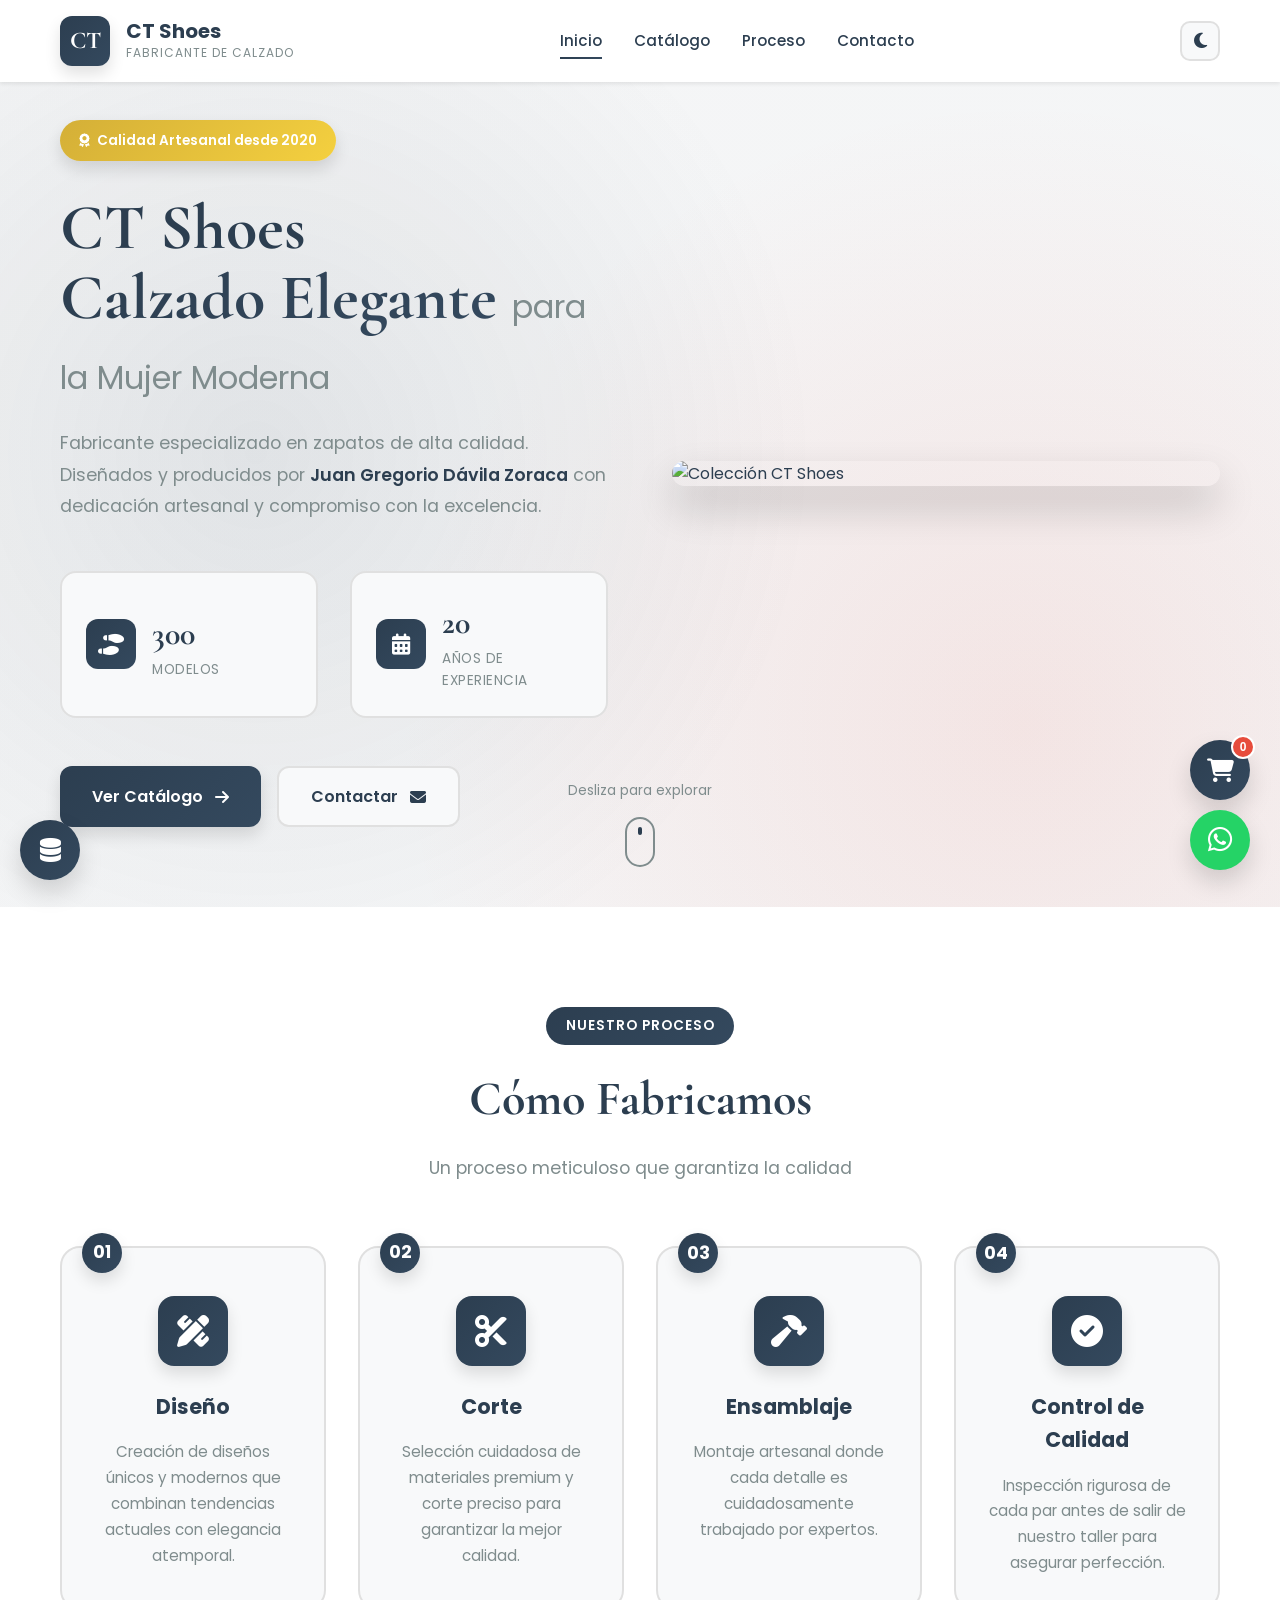
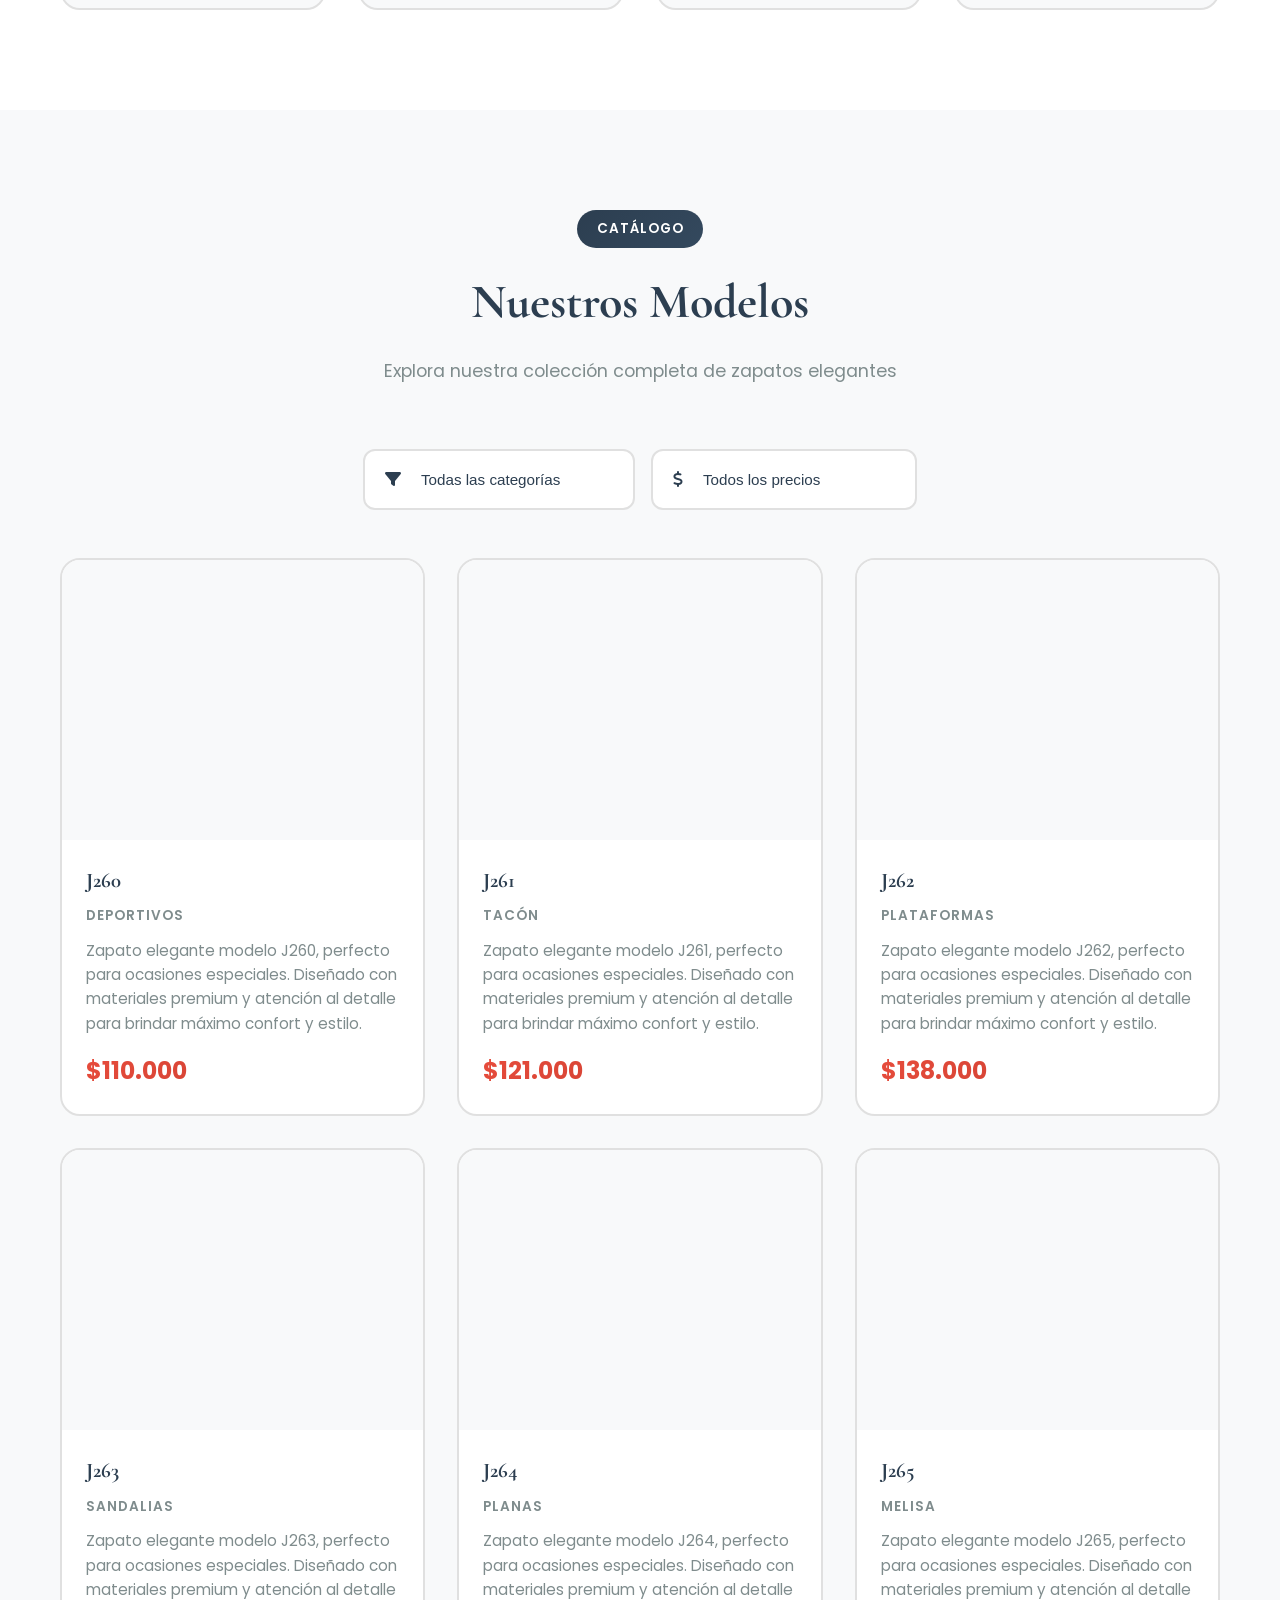
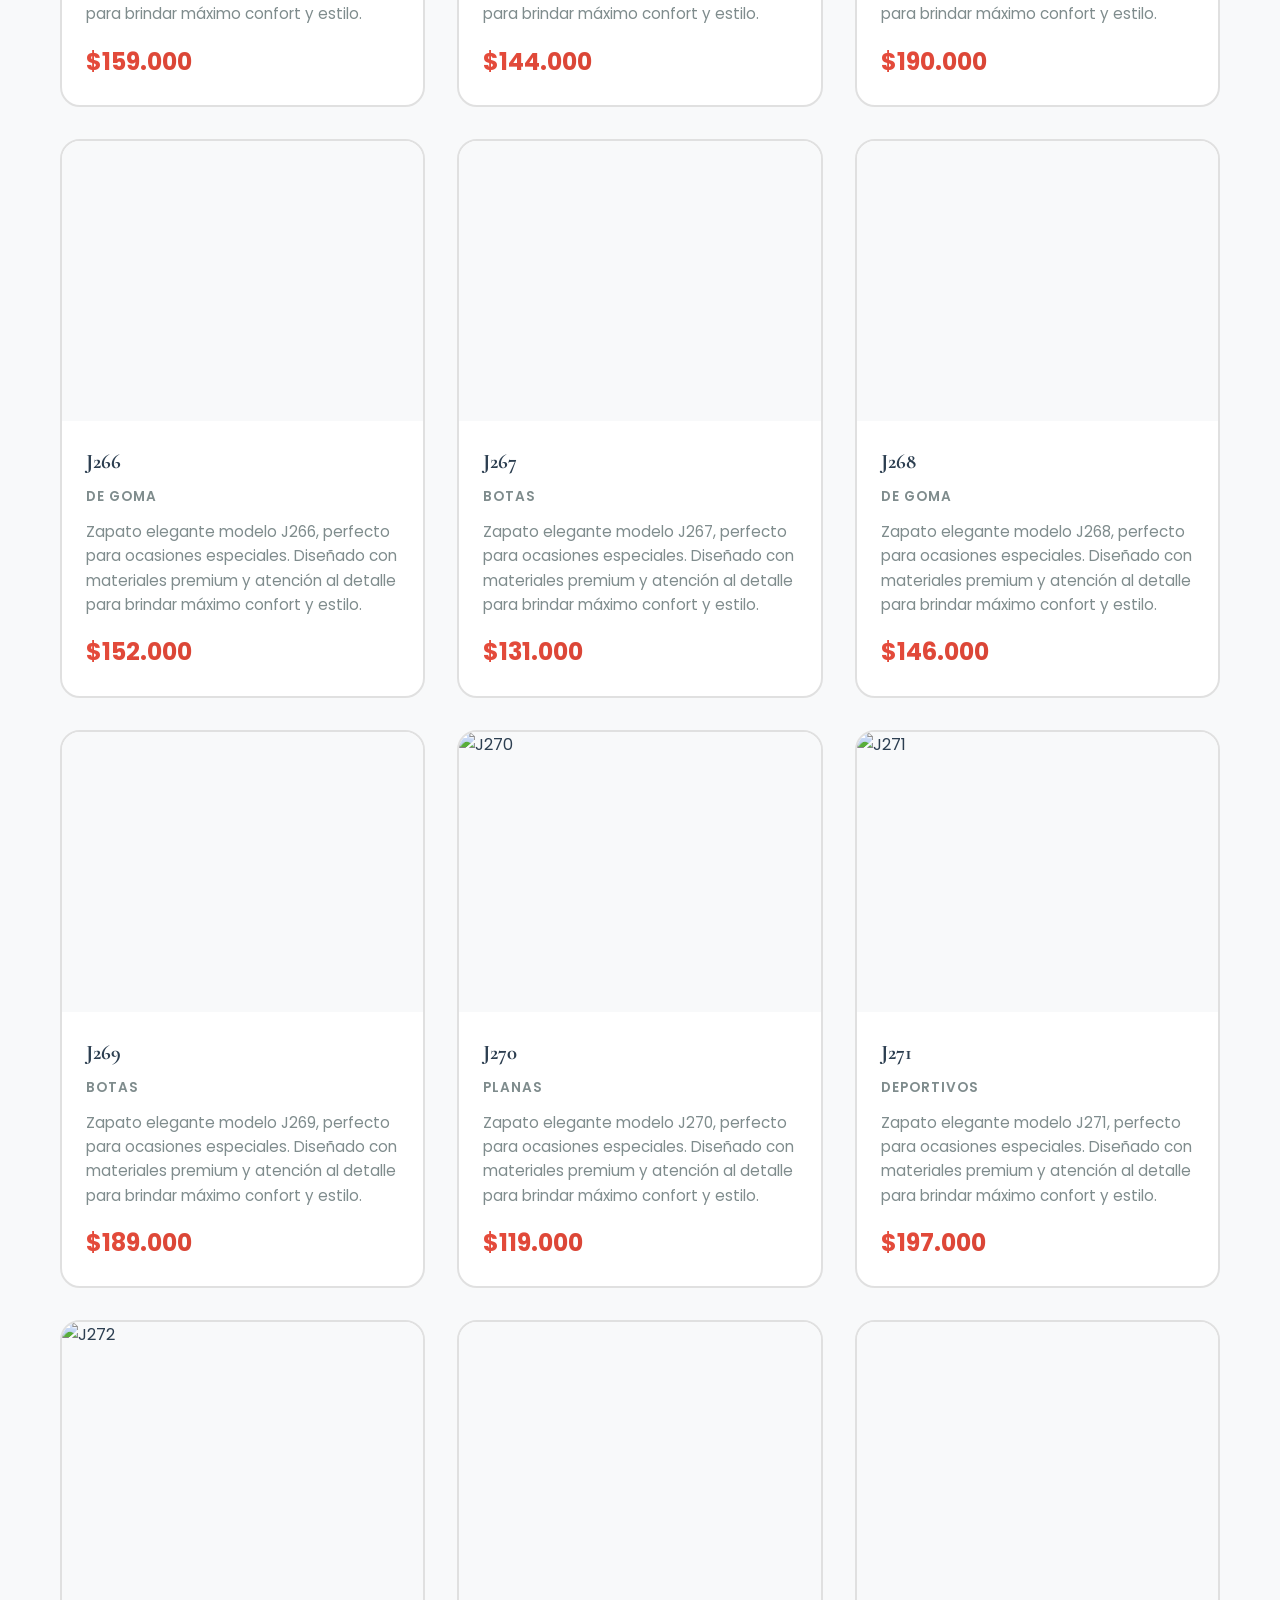
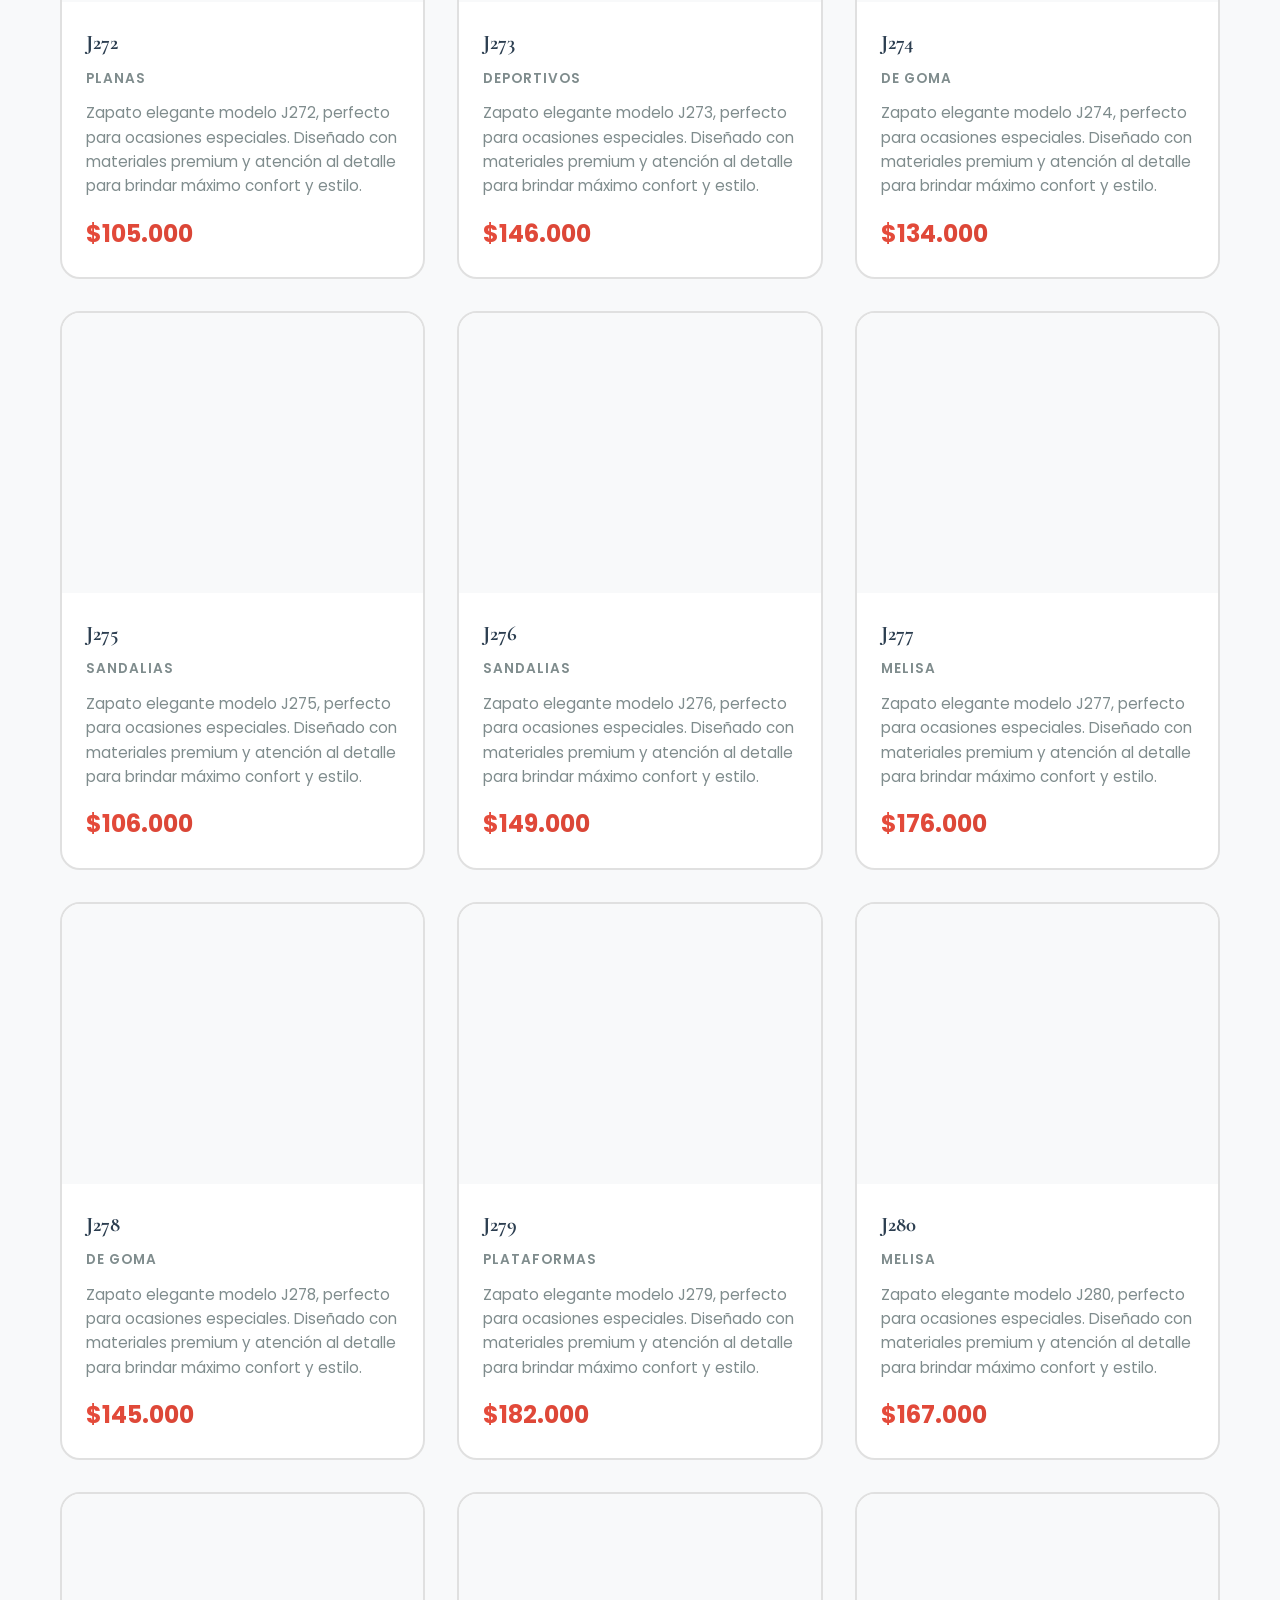
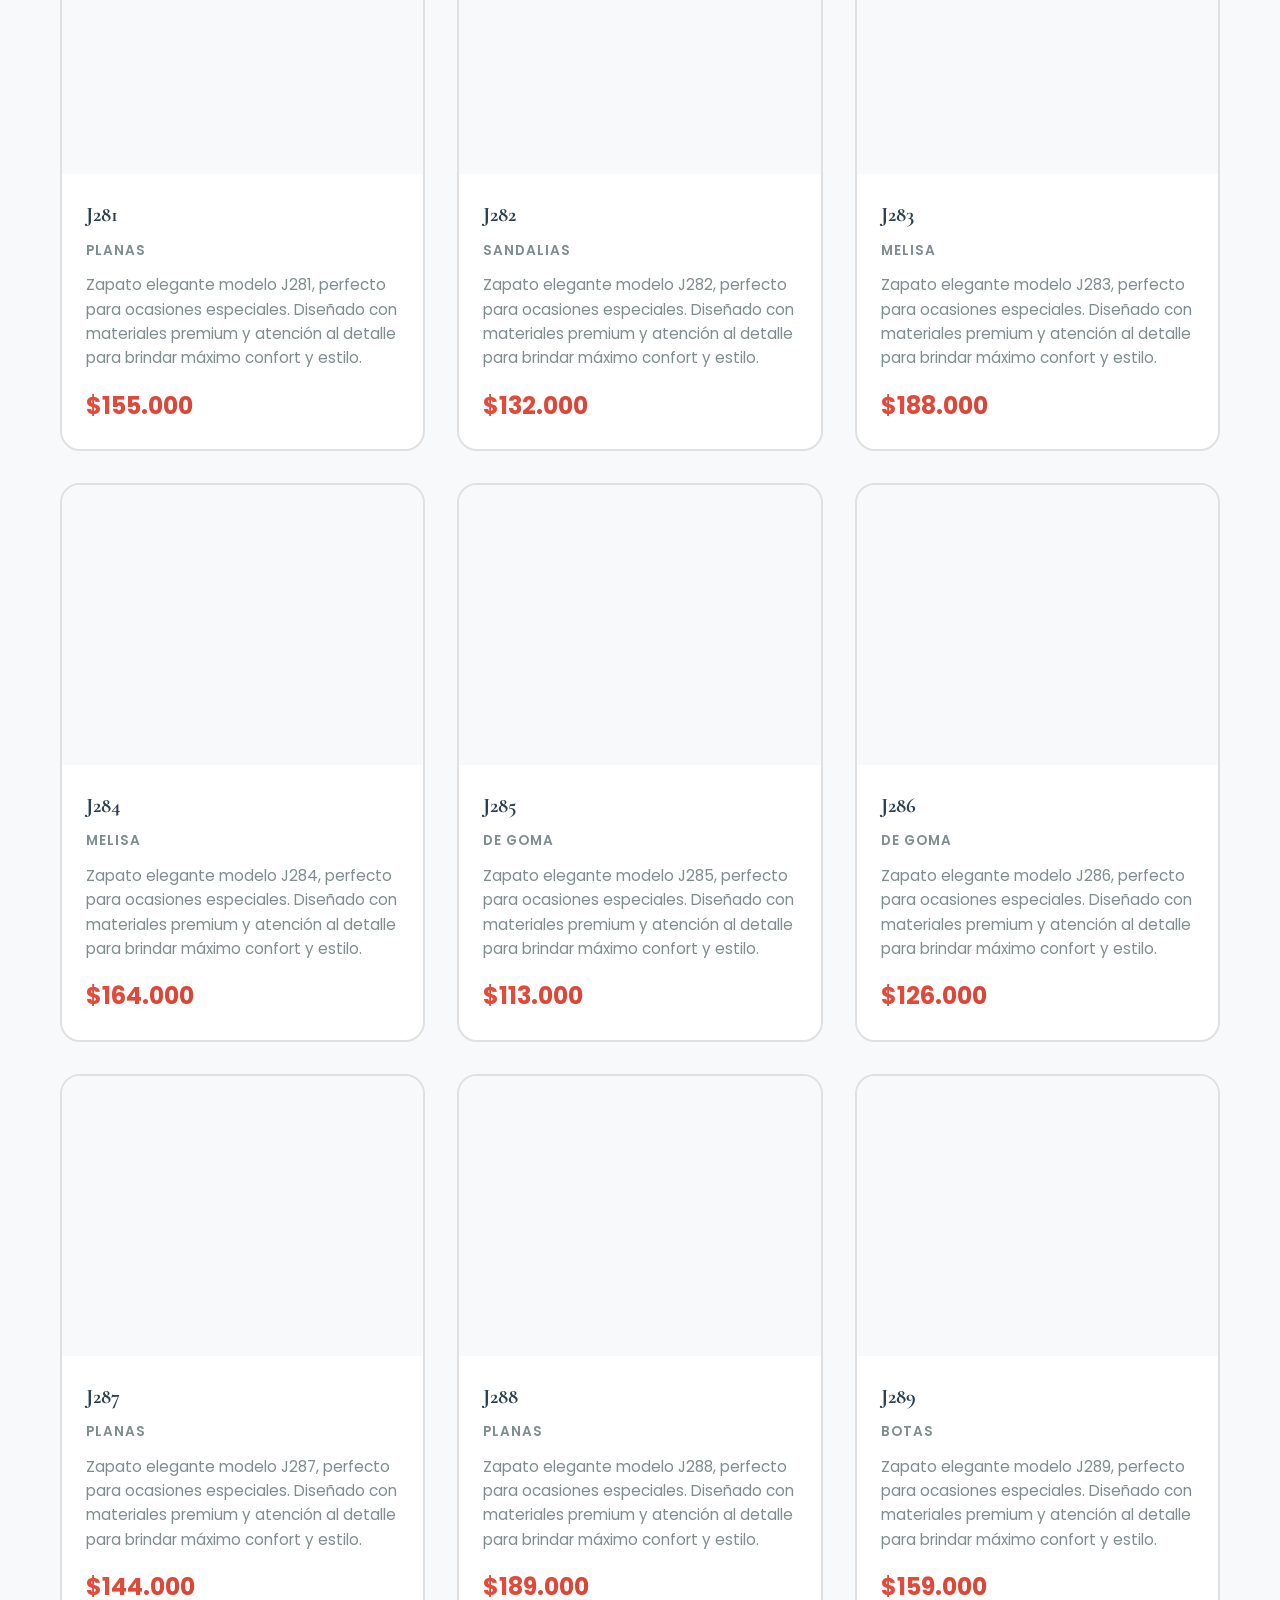
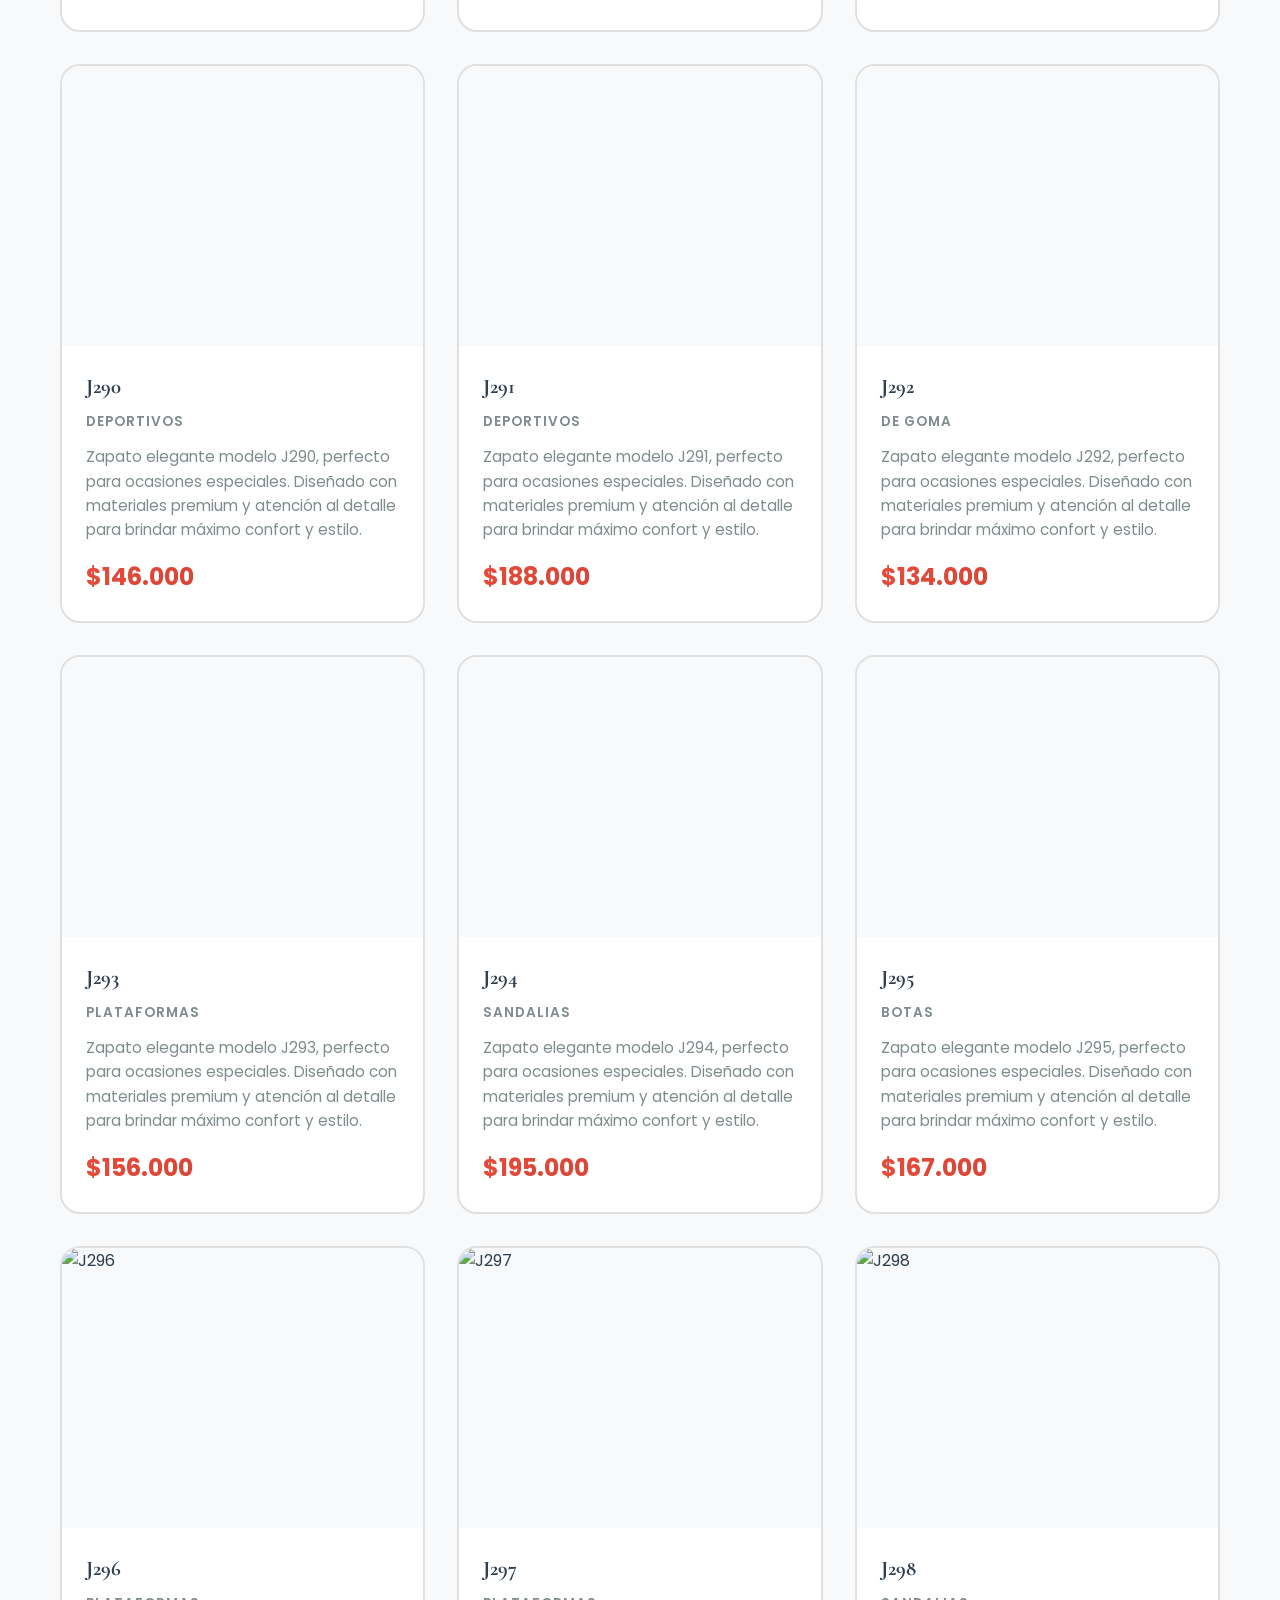
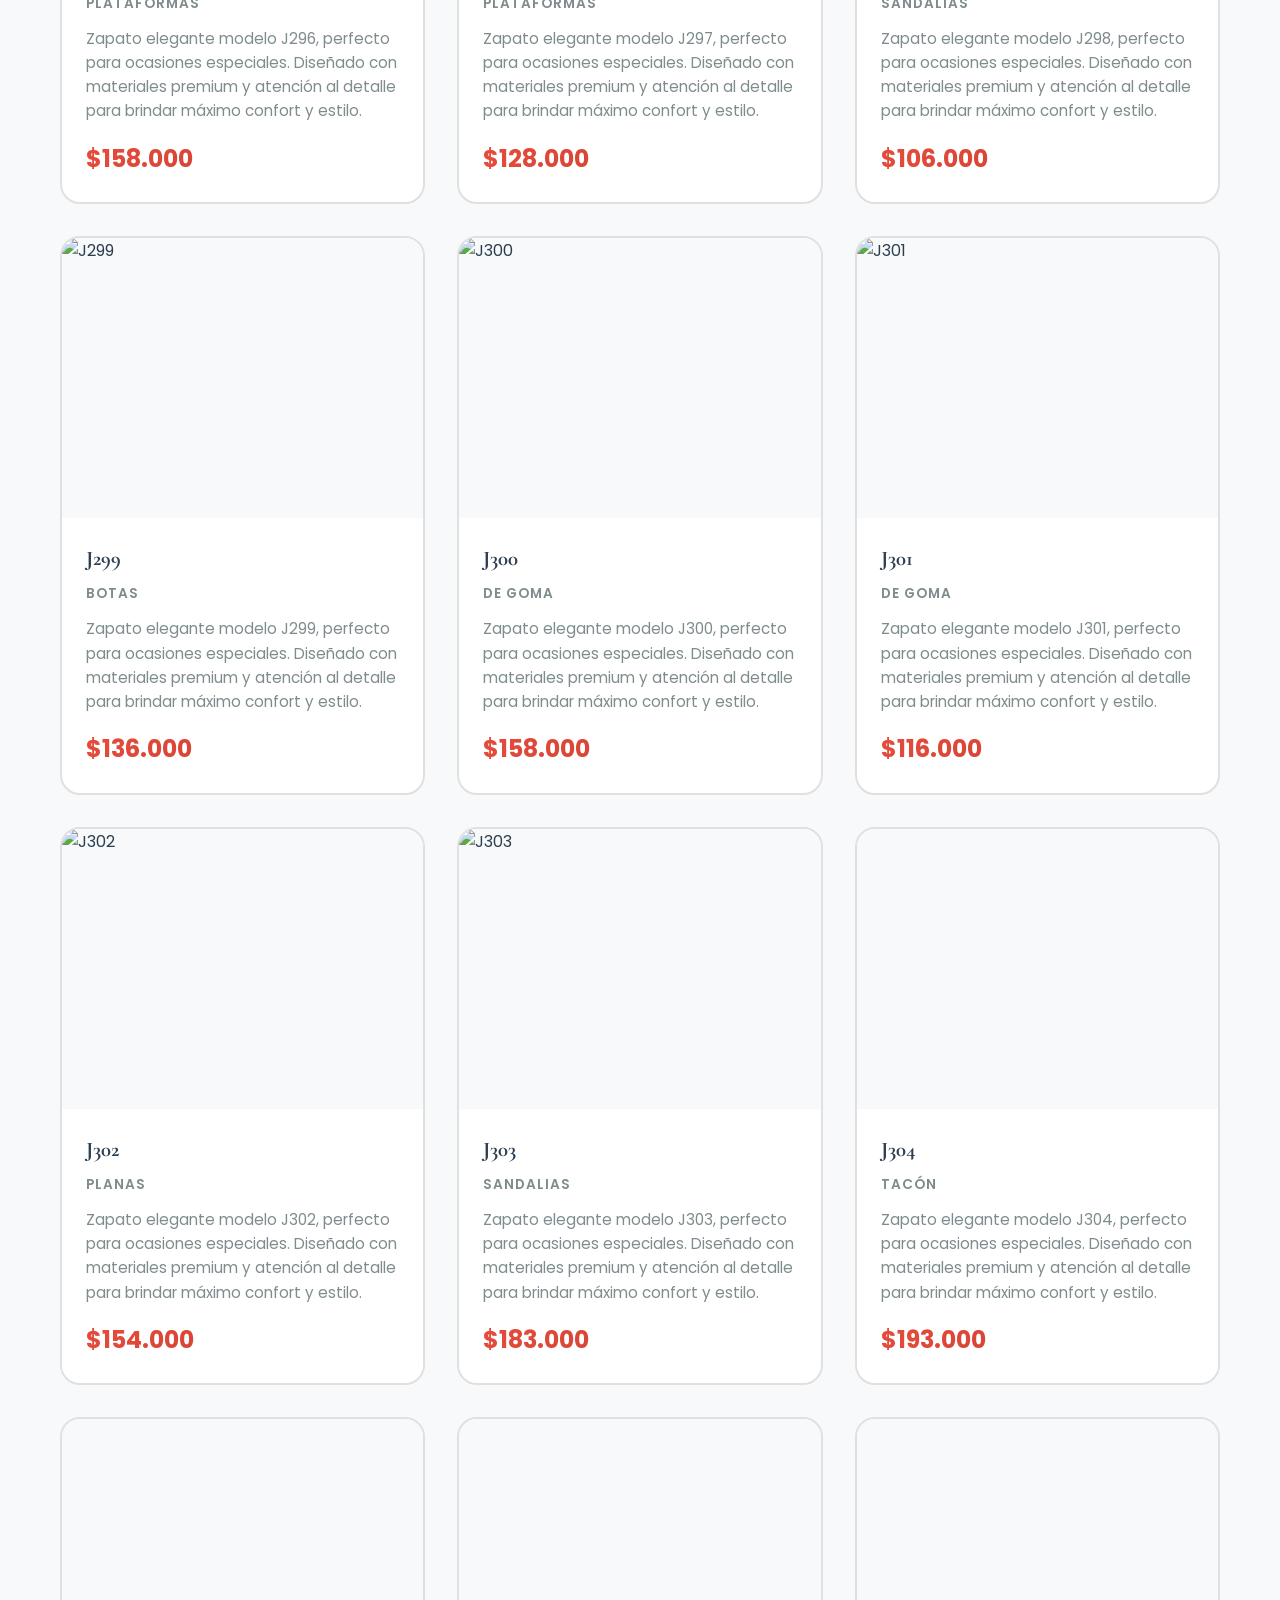
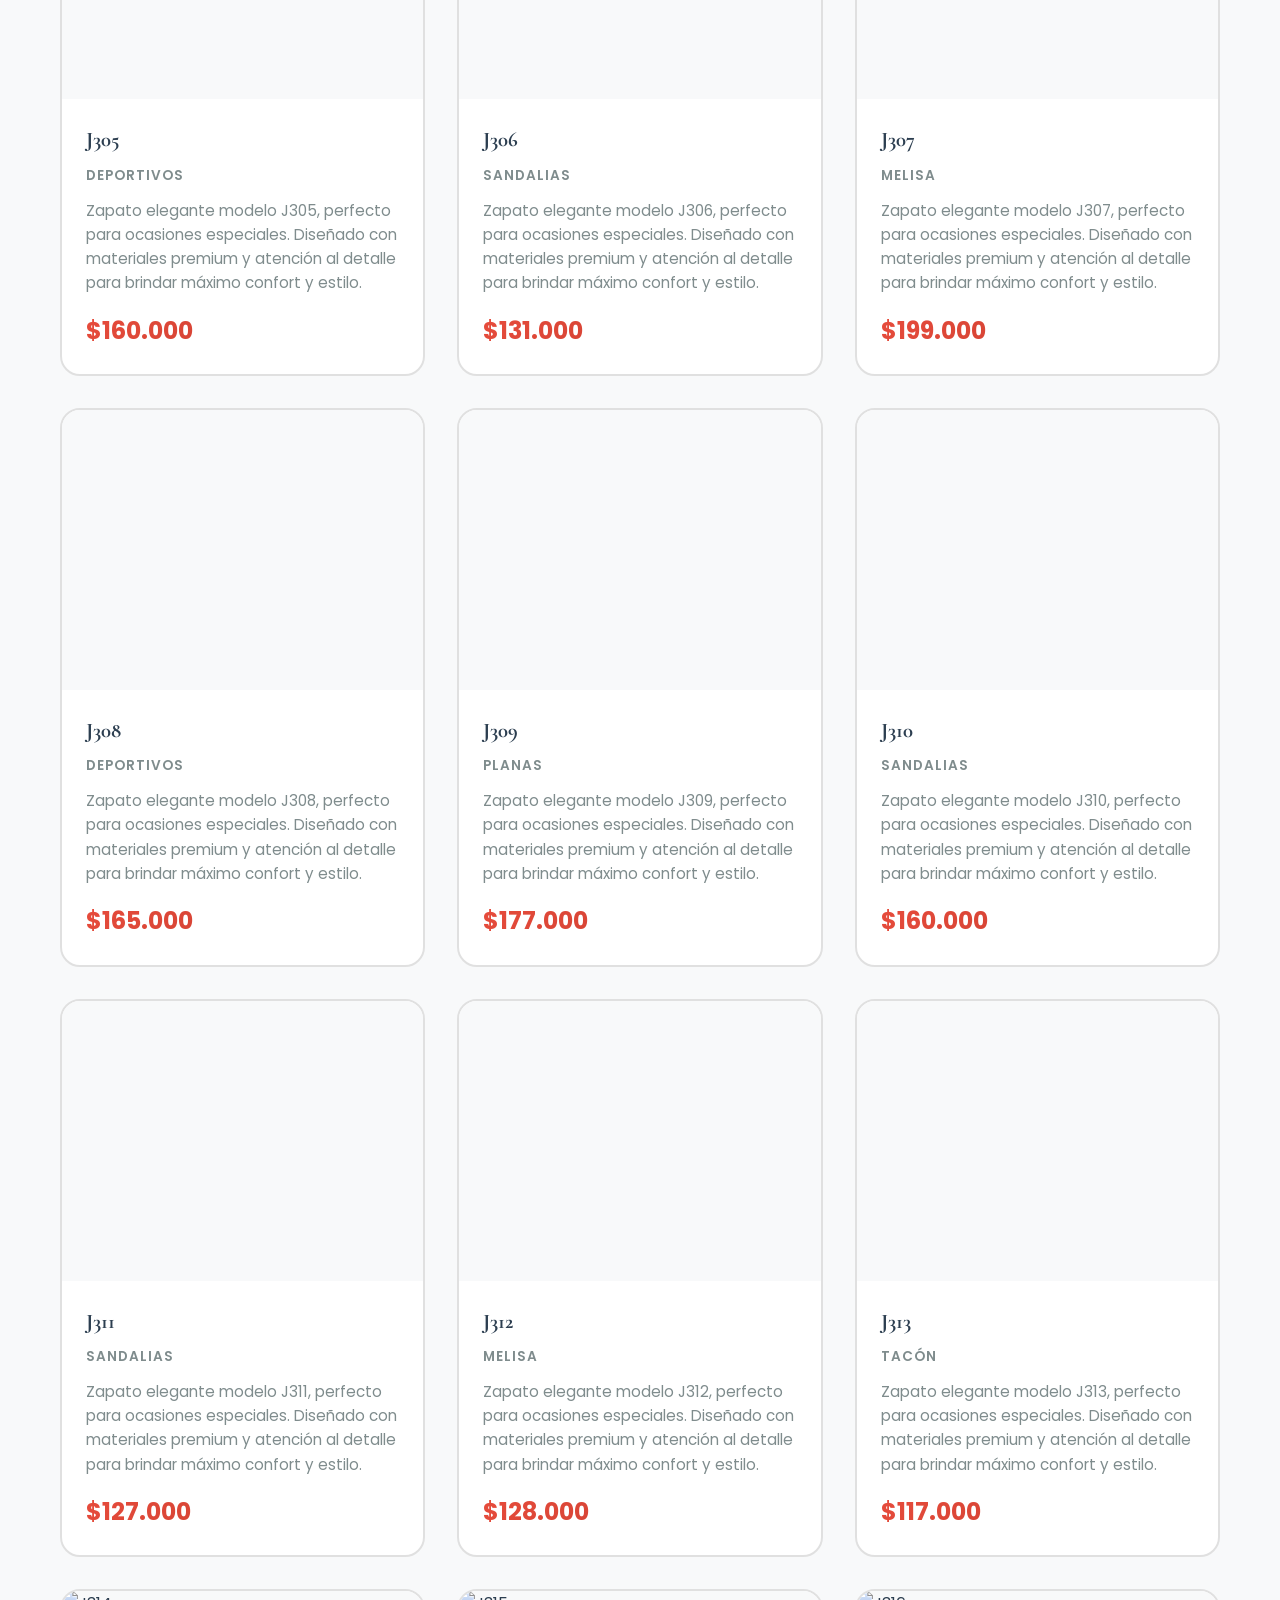
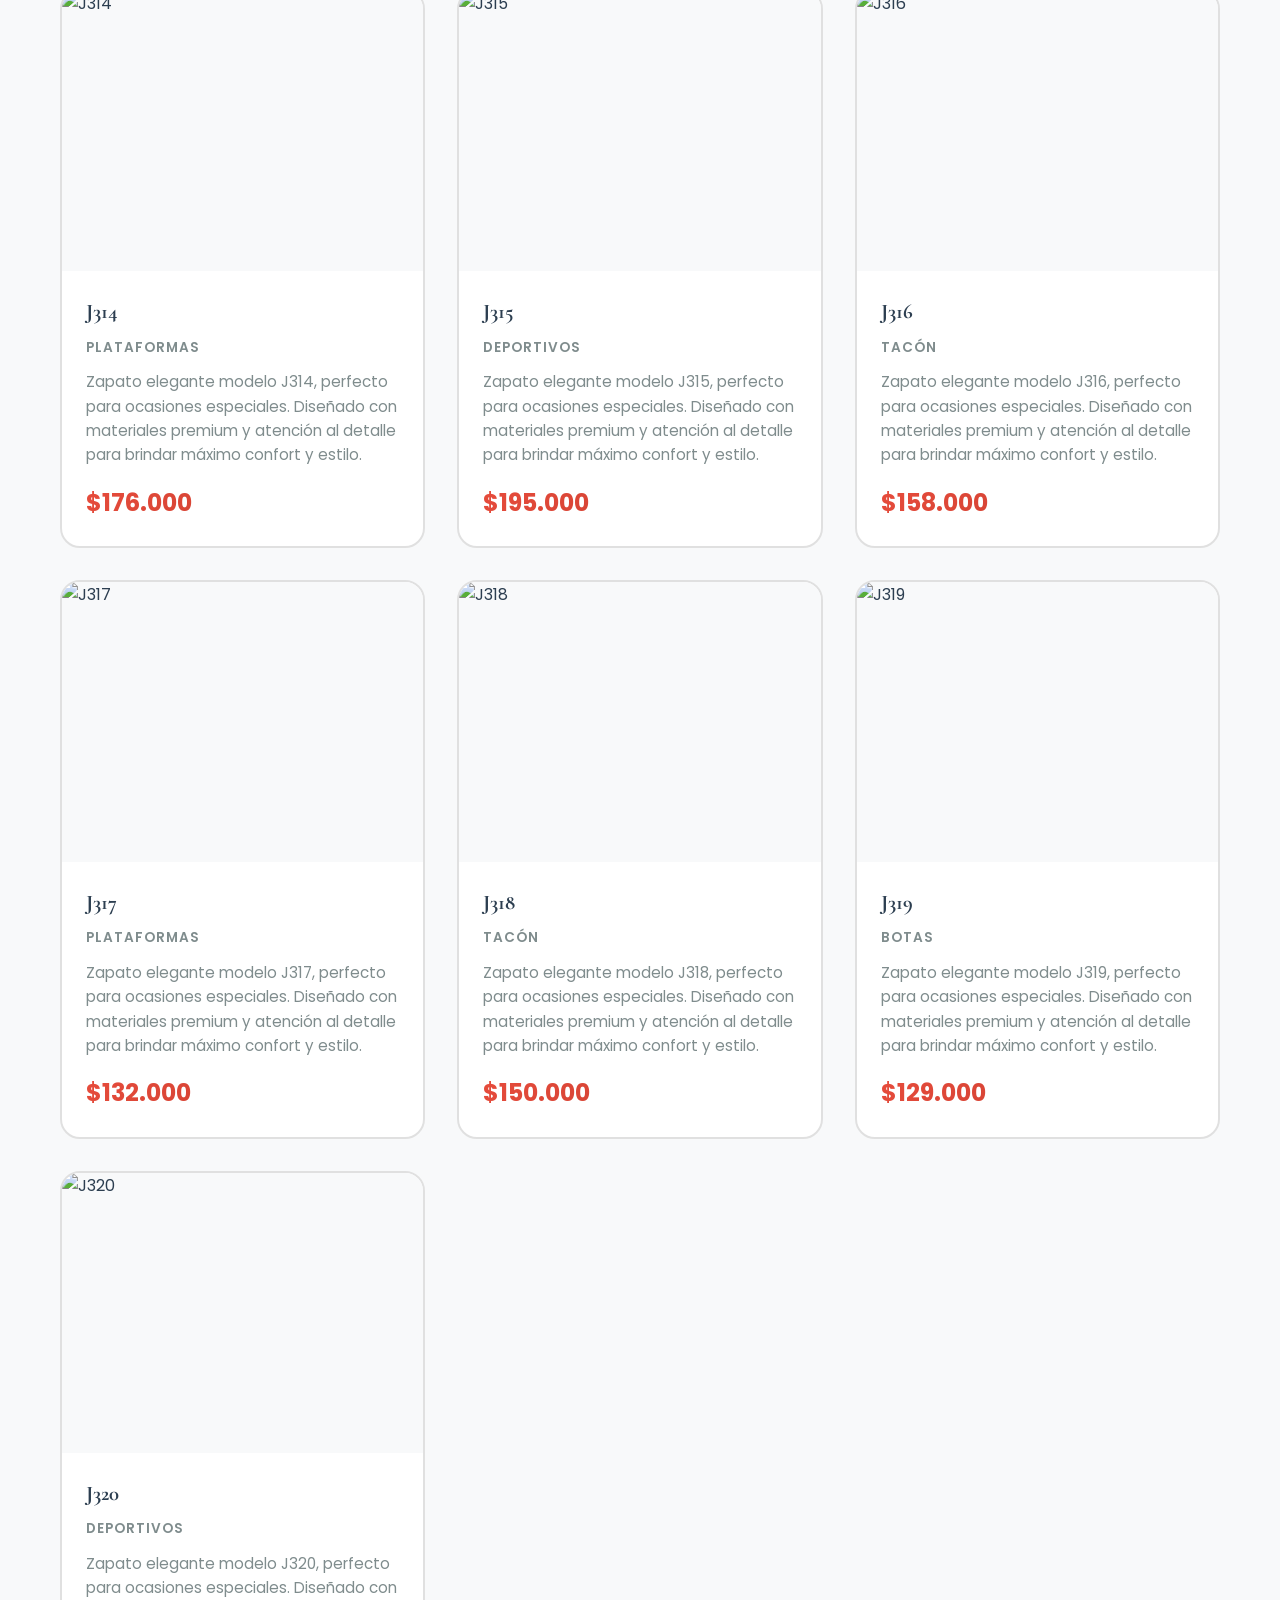
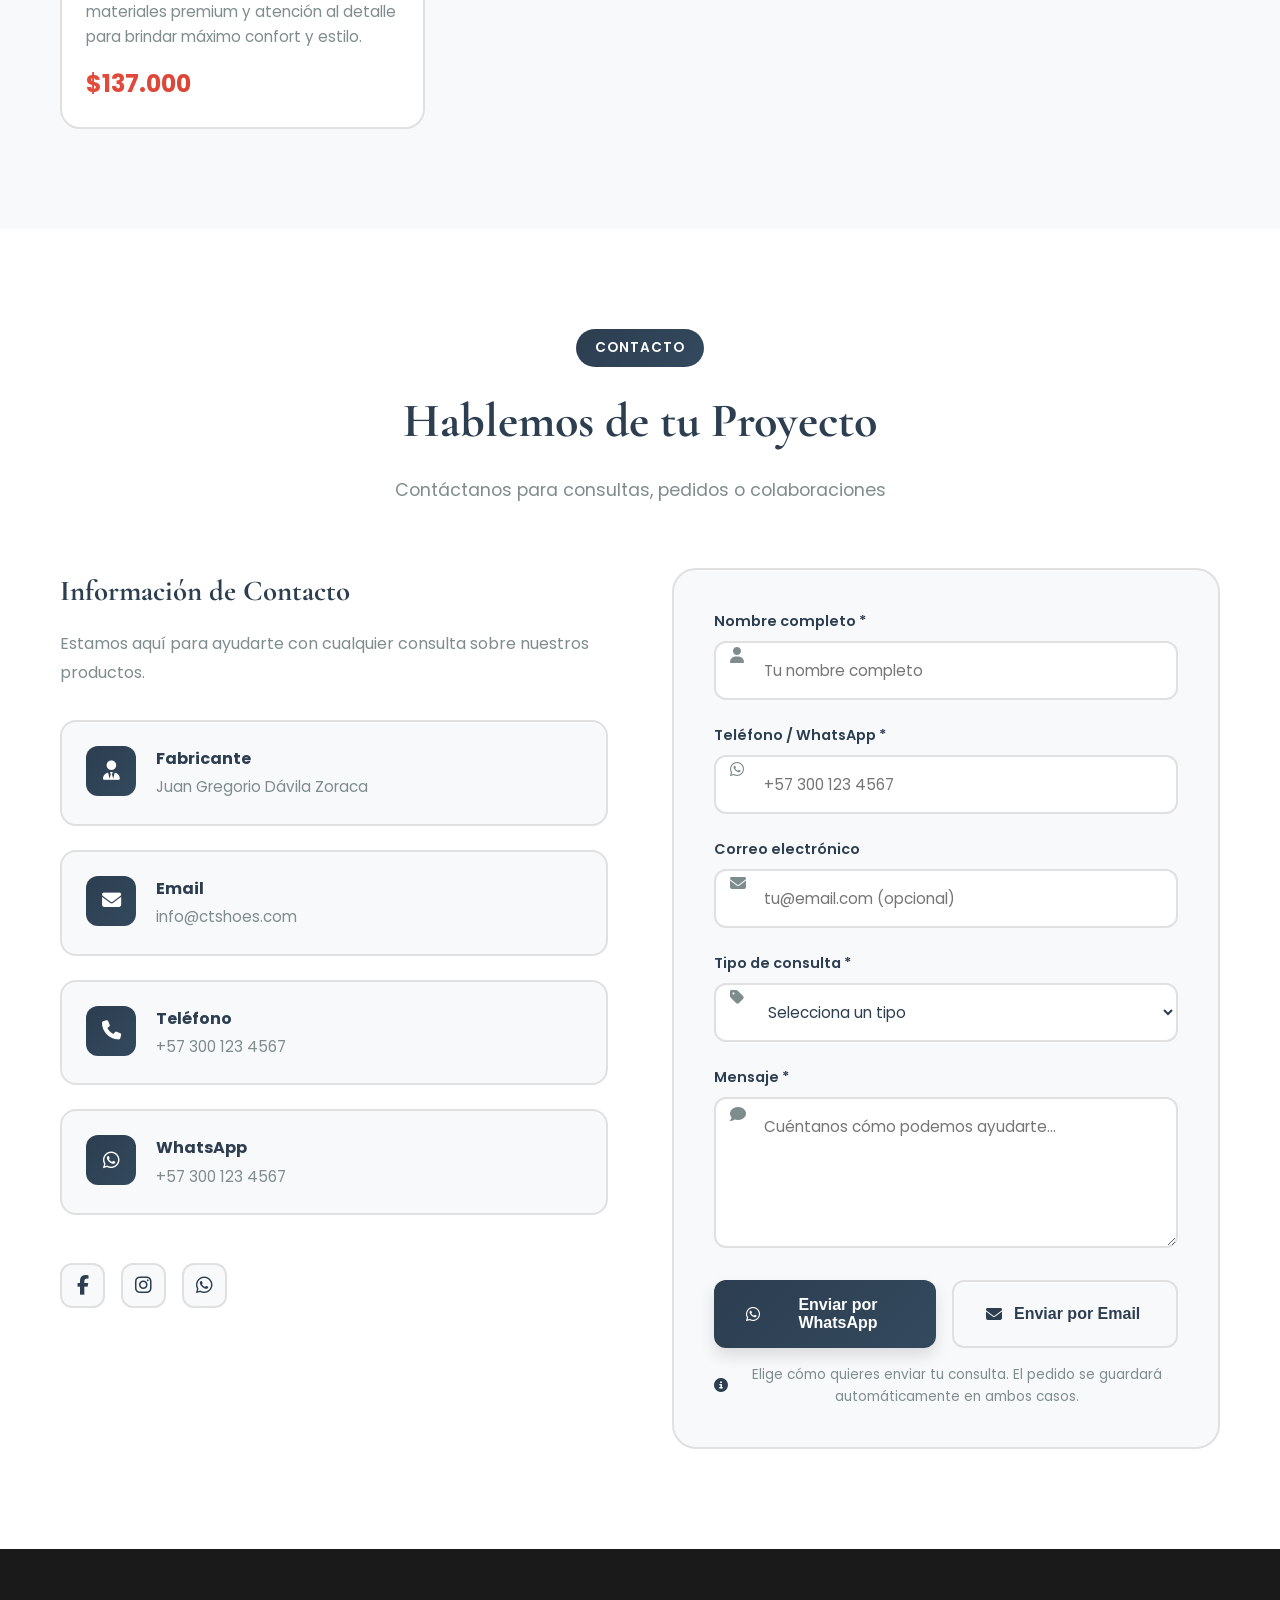
==== commit 3487cc43: "Se arreglo todo" ====
--- a/index.html
+++ b/index.html
@@ -98,22 +98,15 @@
                     <div class="stat-card">
                         <div class="stat-icon"><i class="fas fa-shoe-prints"></i></div>
                         <div class="stat-content">
-                            <div class="stat-number" data-target="60">0</div>
+                            <div class="stat-number" data-target="+300">0</div>
                             <div class="stat-label">Modelos</div>
-                        </div>
-                    </div>
-                    <div class="stat-card">
-                        <div class="stat-icon"><i class="fas fa-users"></i></div>
-                        <div class="stat-content">
-                            <div class="stat-number" data-target="1000">0</div>
-                            <div class="stat-label">Clientes</div>
                         </div>
                     </div>
                     <div class="stat-card">
                         <div class="stat-icon"><i class="fas fa-calendar-alt"></i></div>
                         <div class="stat-content">
-                            <div class="stat-number" data-target="4">0</div>
-                            <div class="stat-label">Años</div>
+                            <div class="stat-number" data-target="+20">0</div>
+                            <div class="stat-label">Años de Experiencia</div>
                         </div>
                     </div>
                 </div>
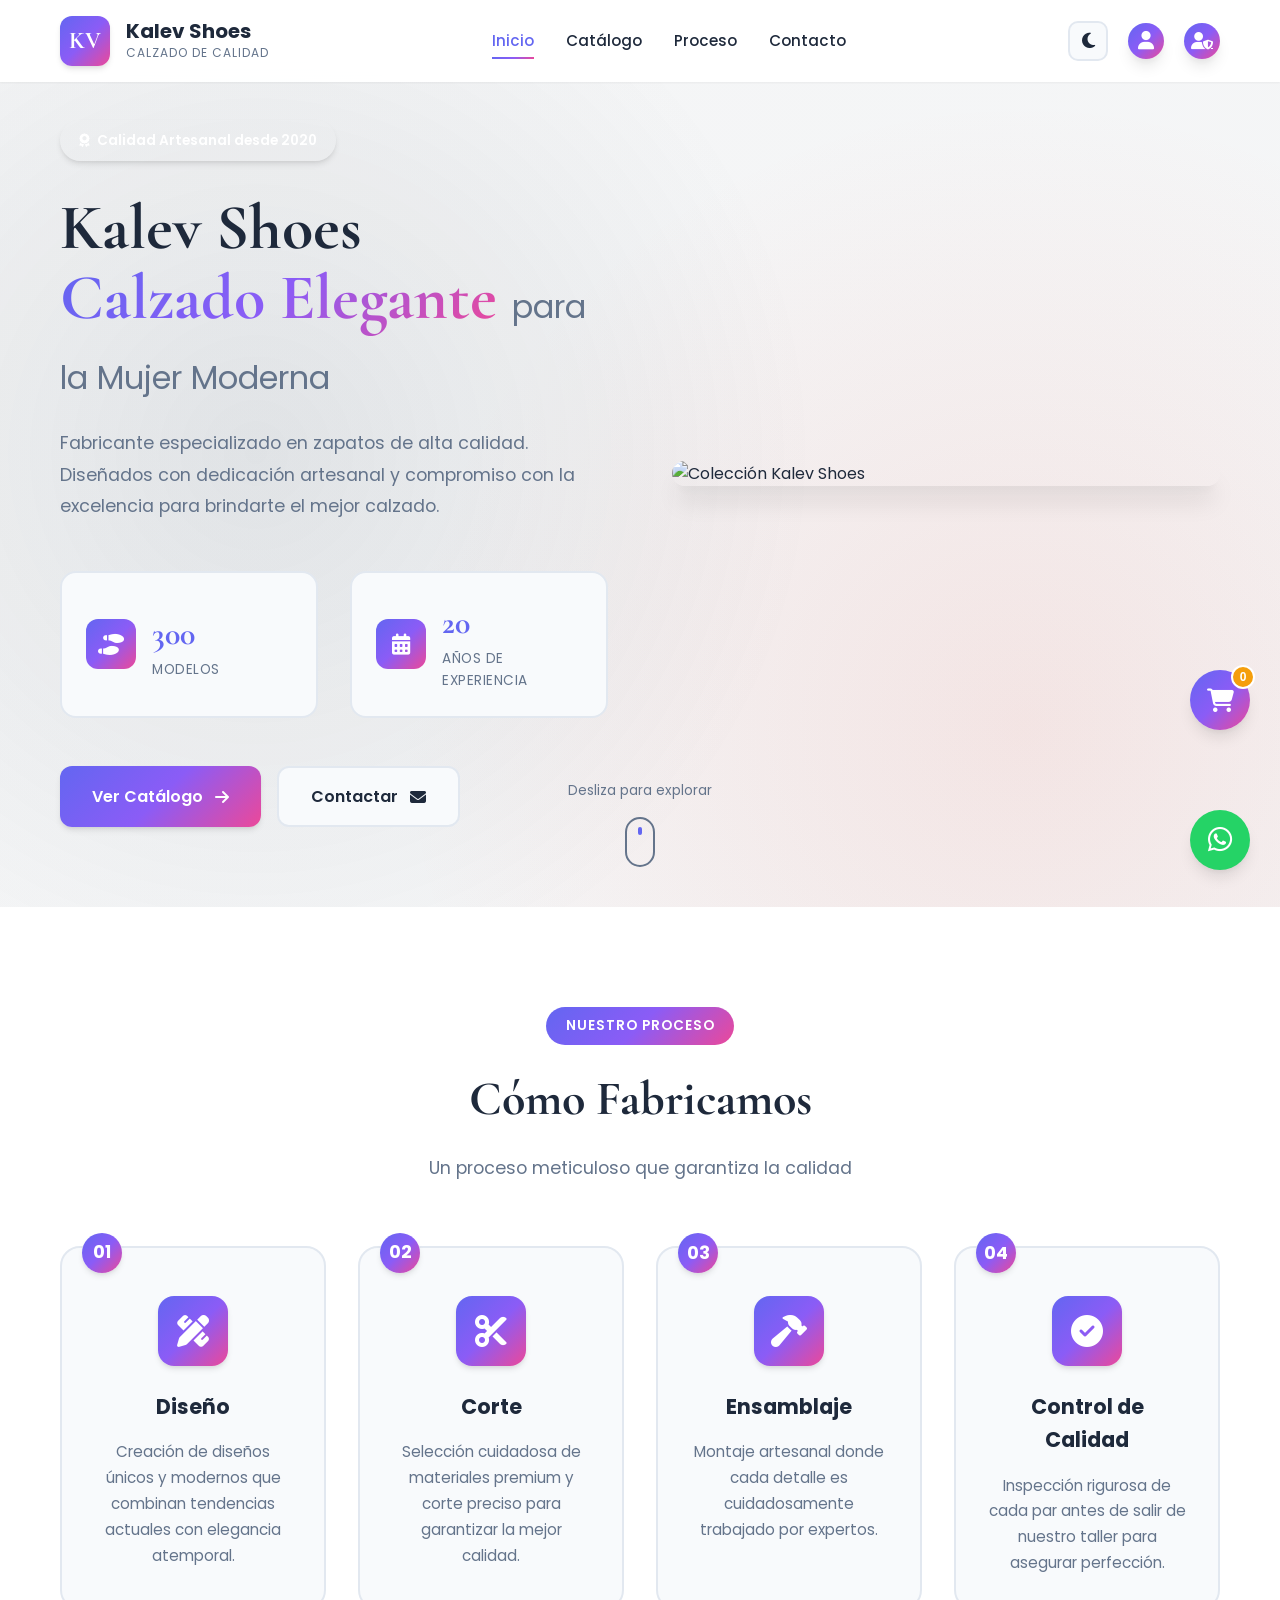
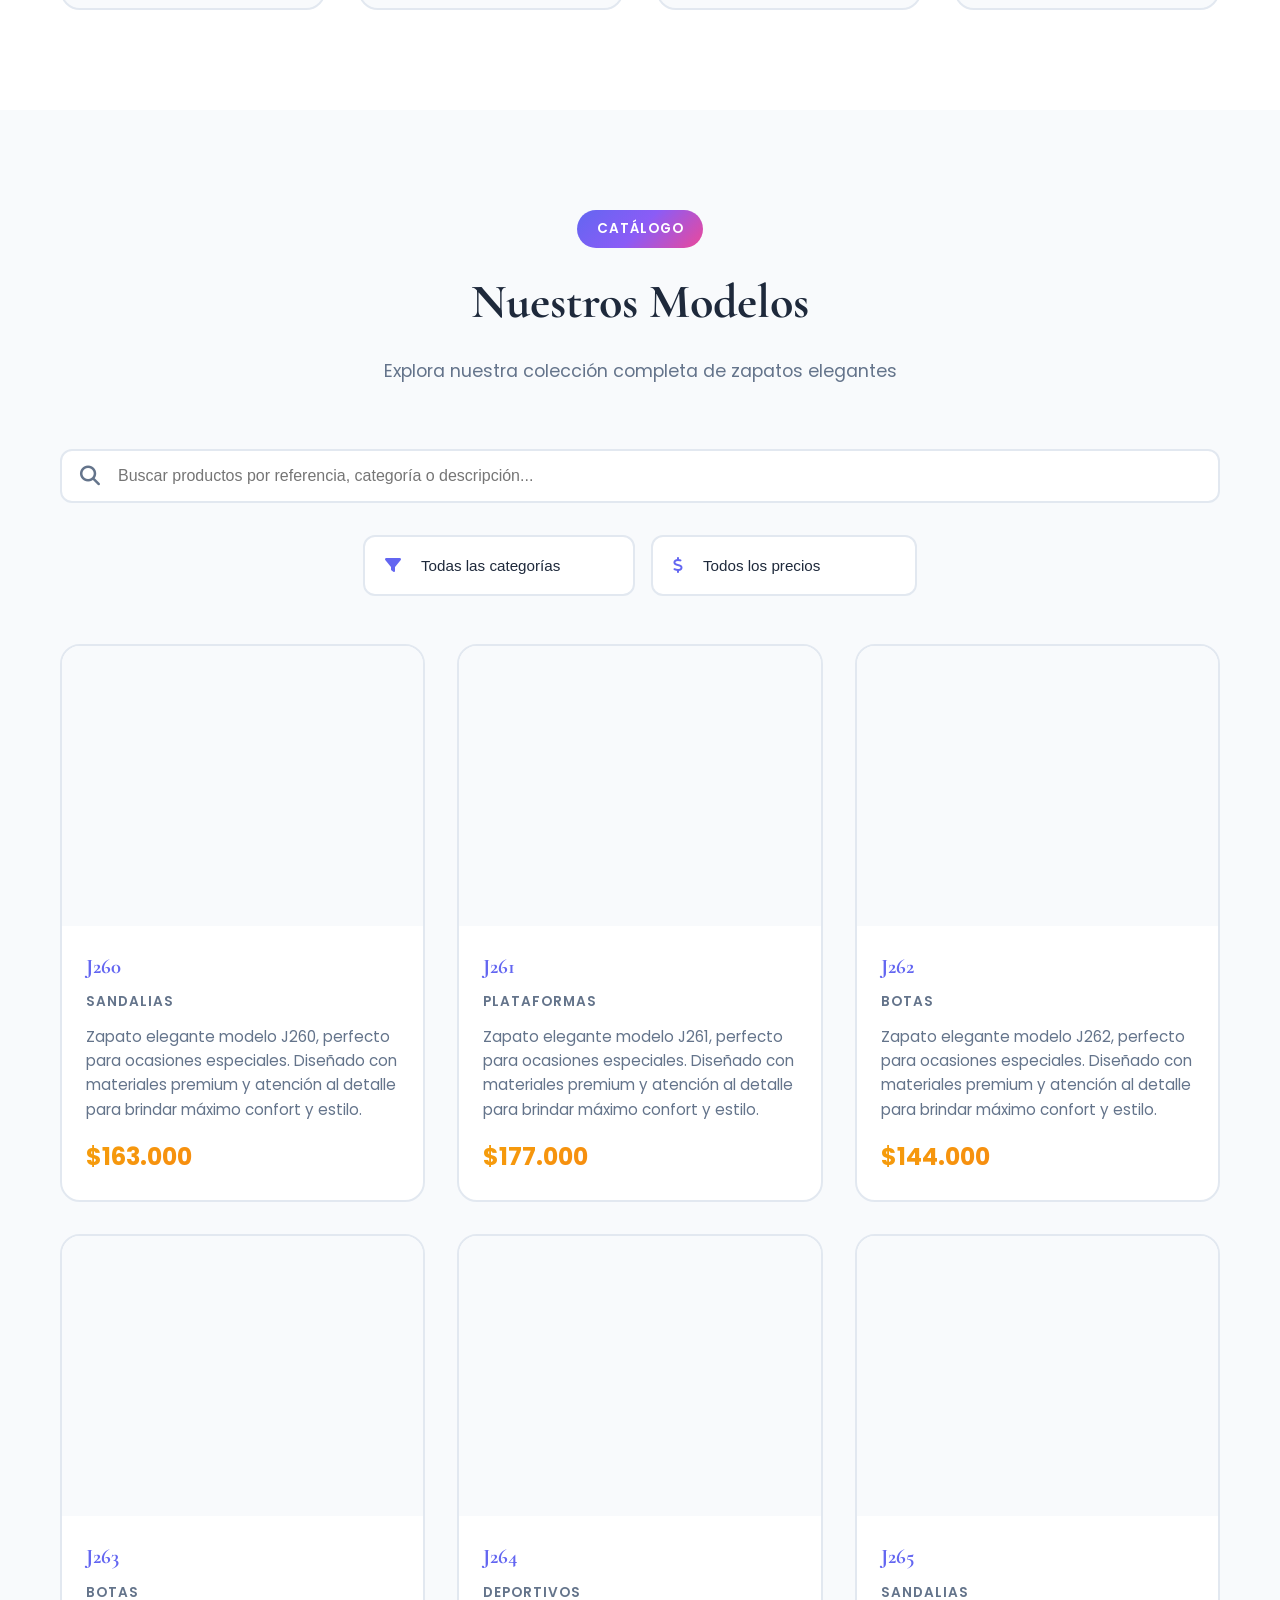
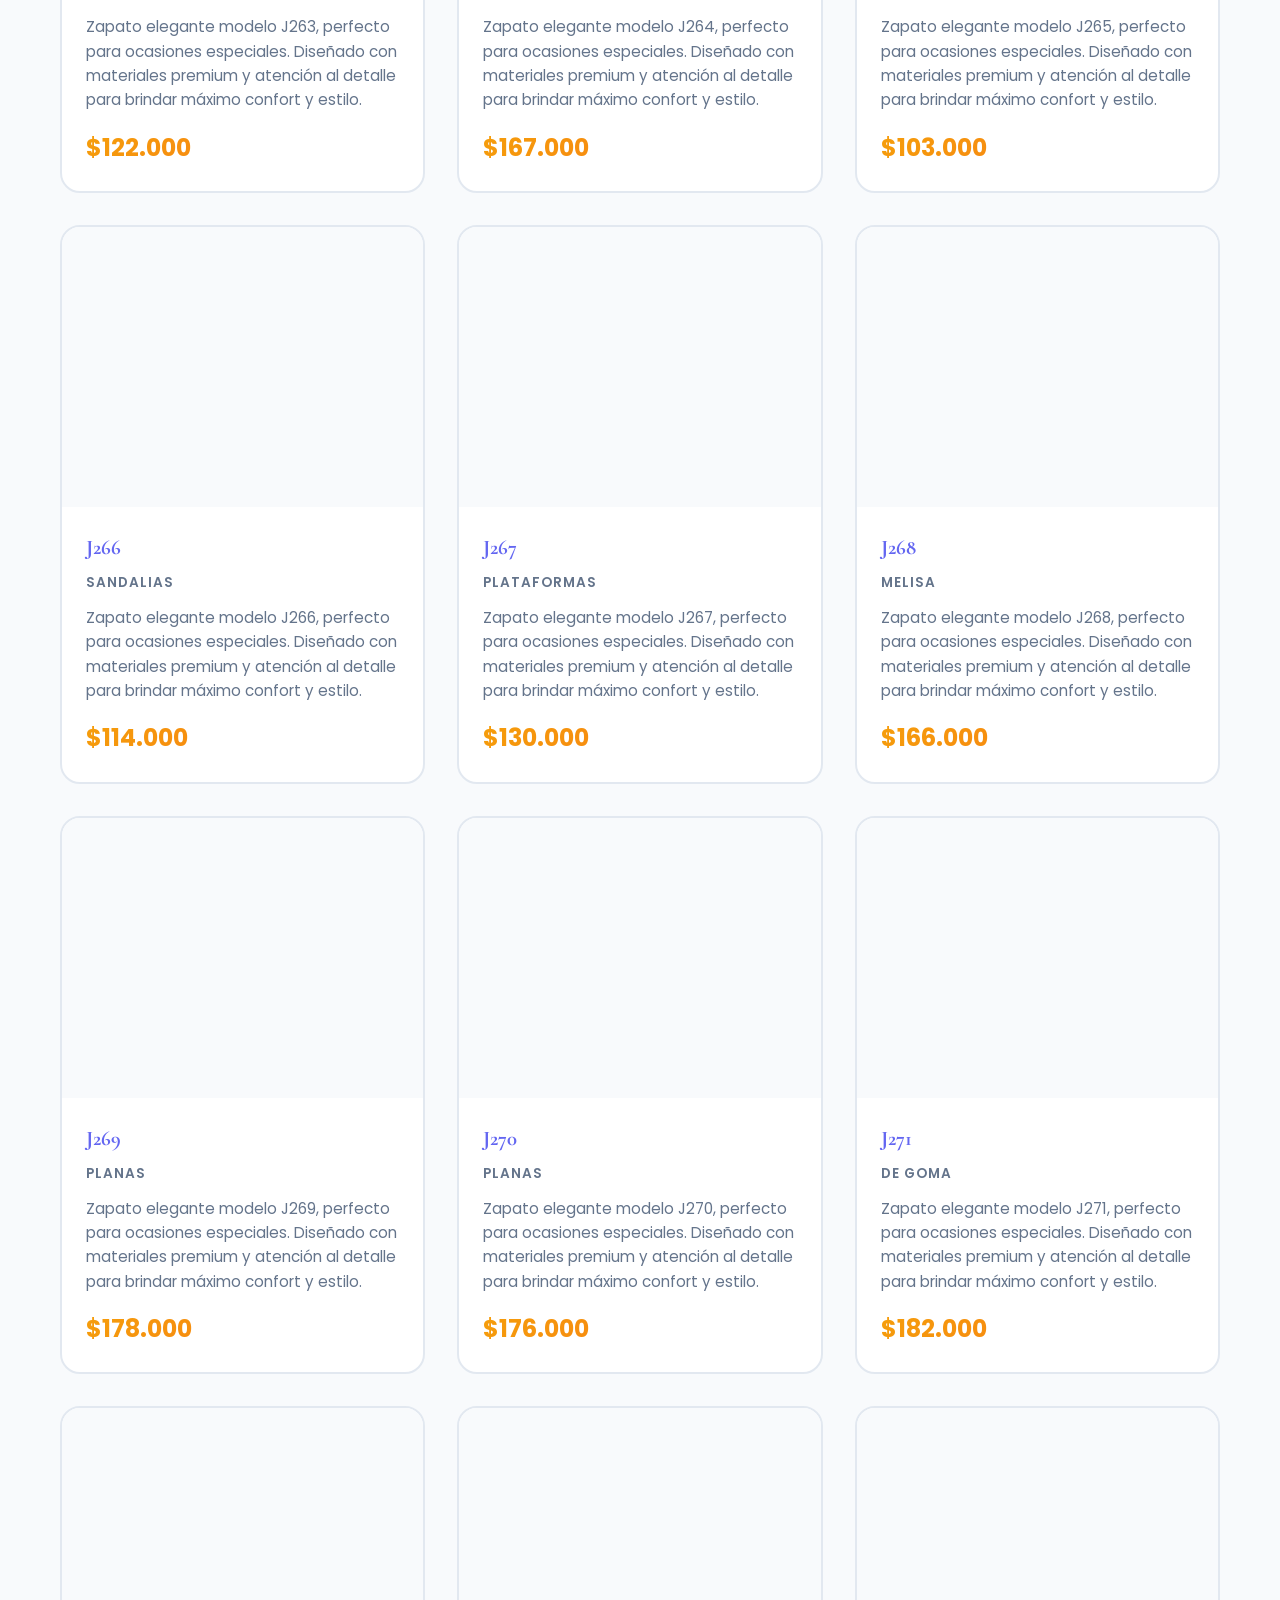
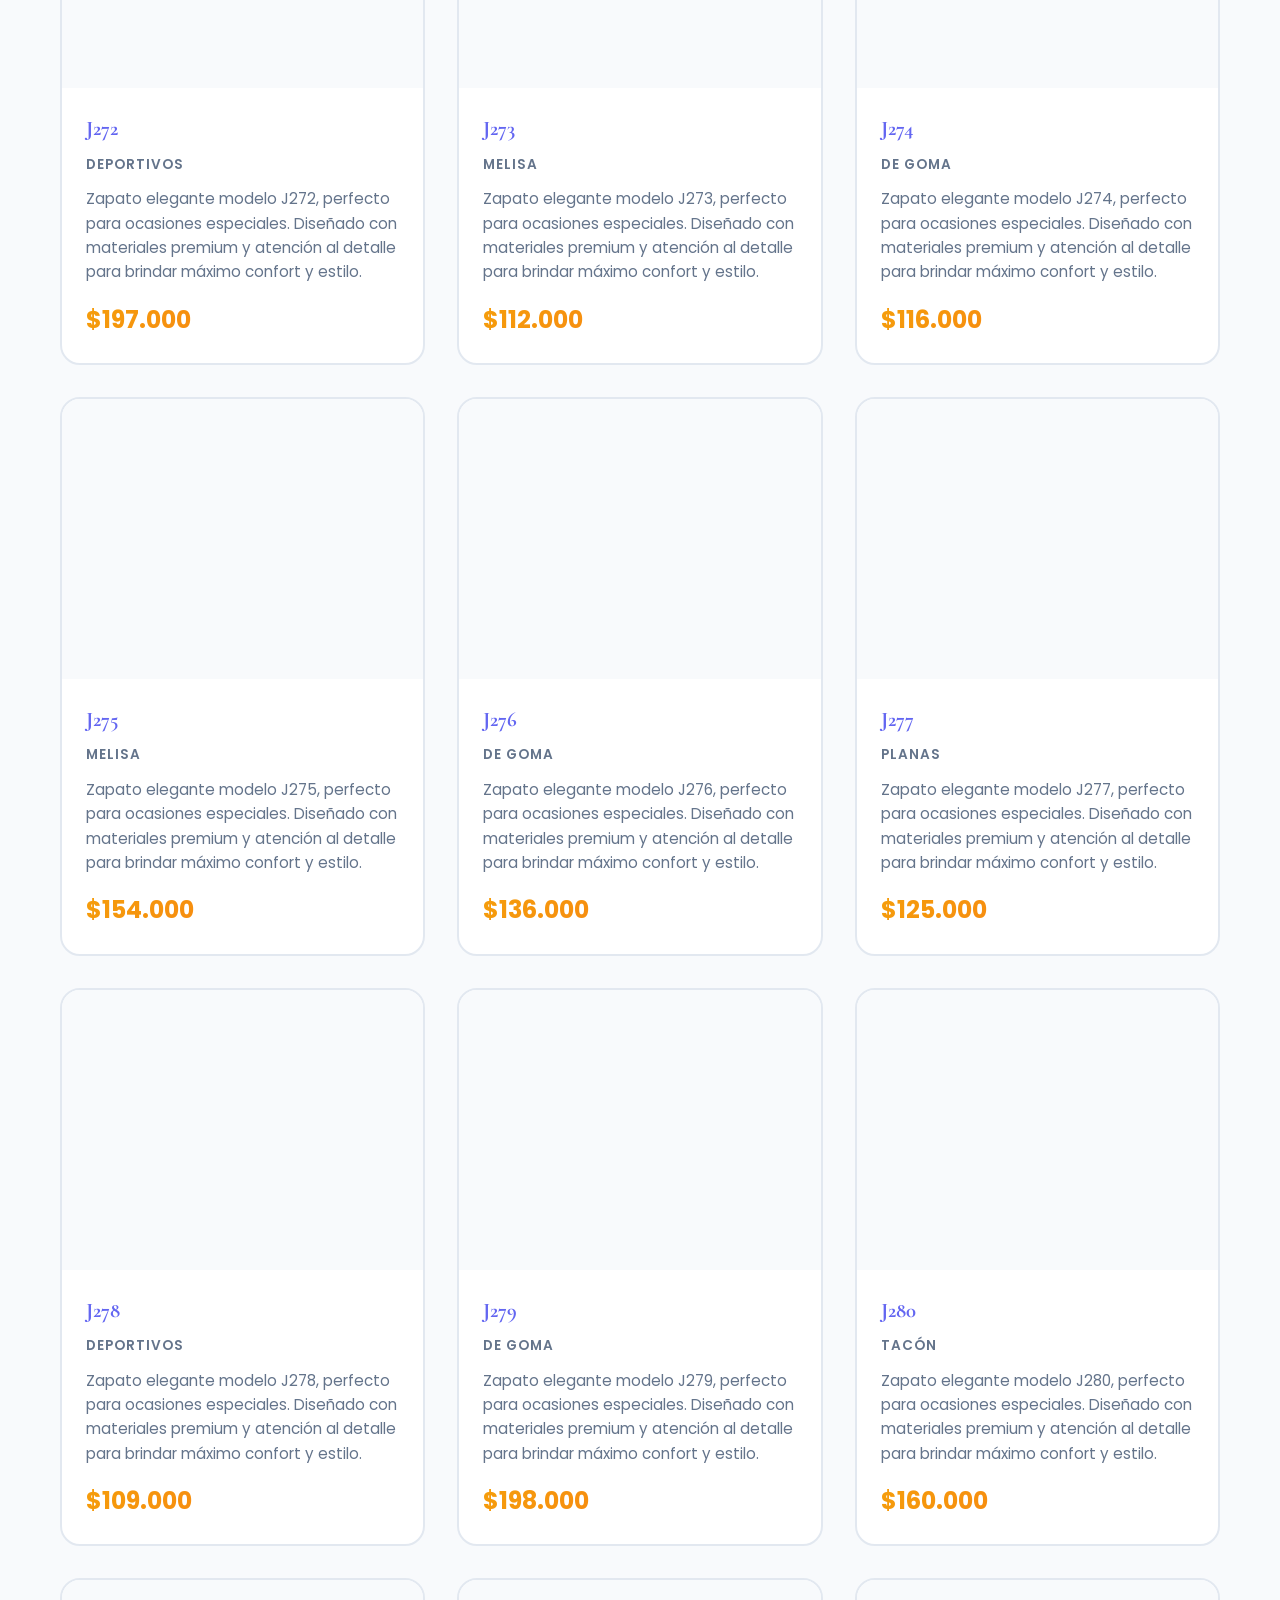
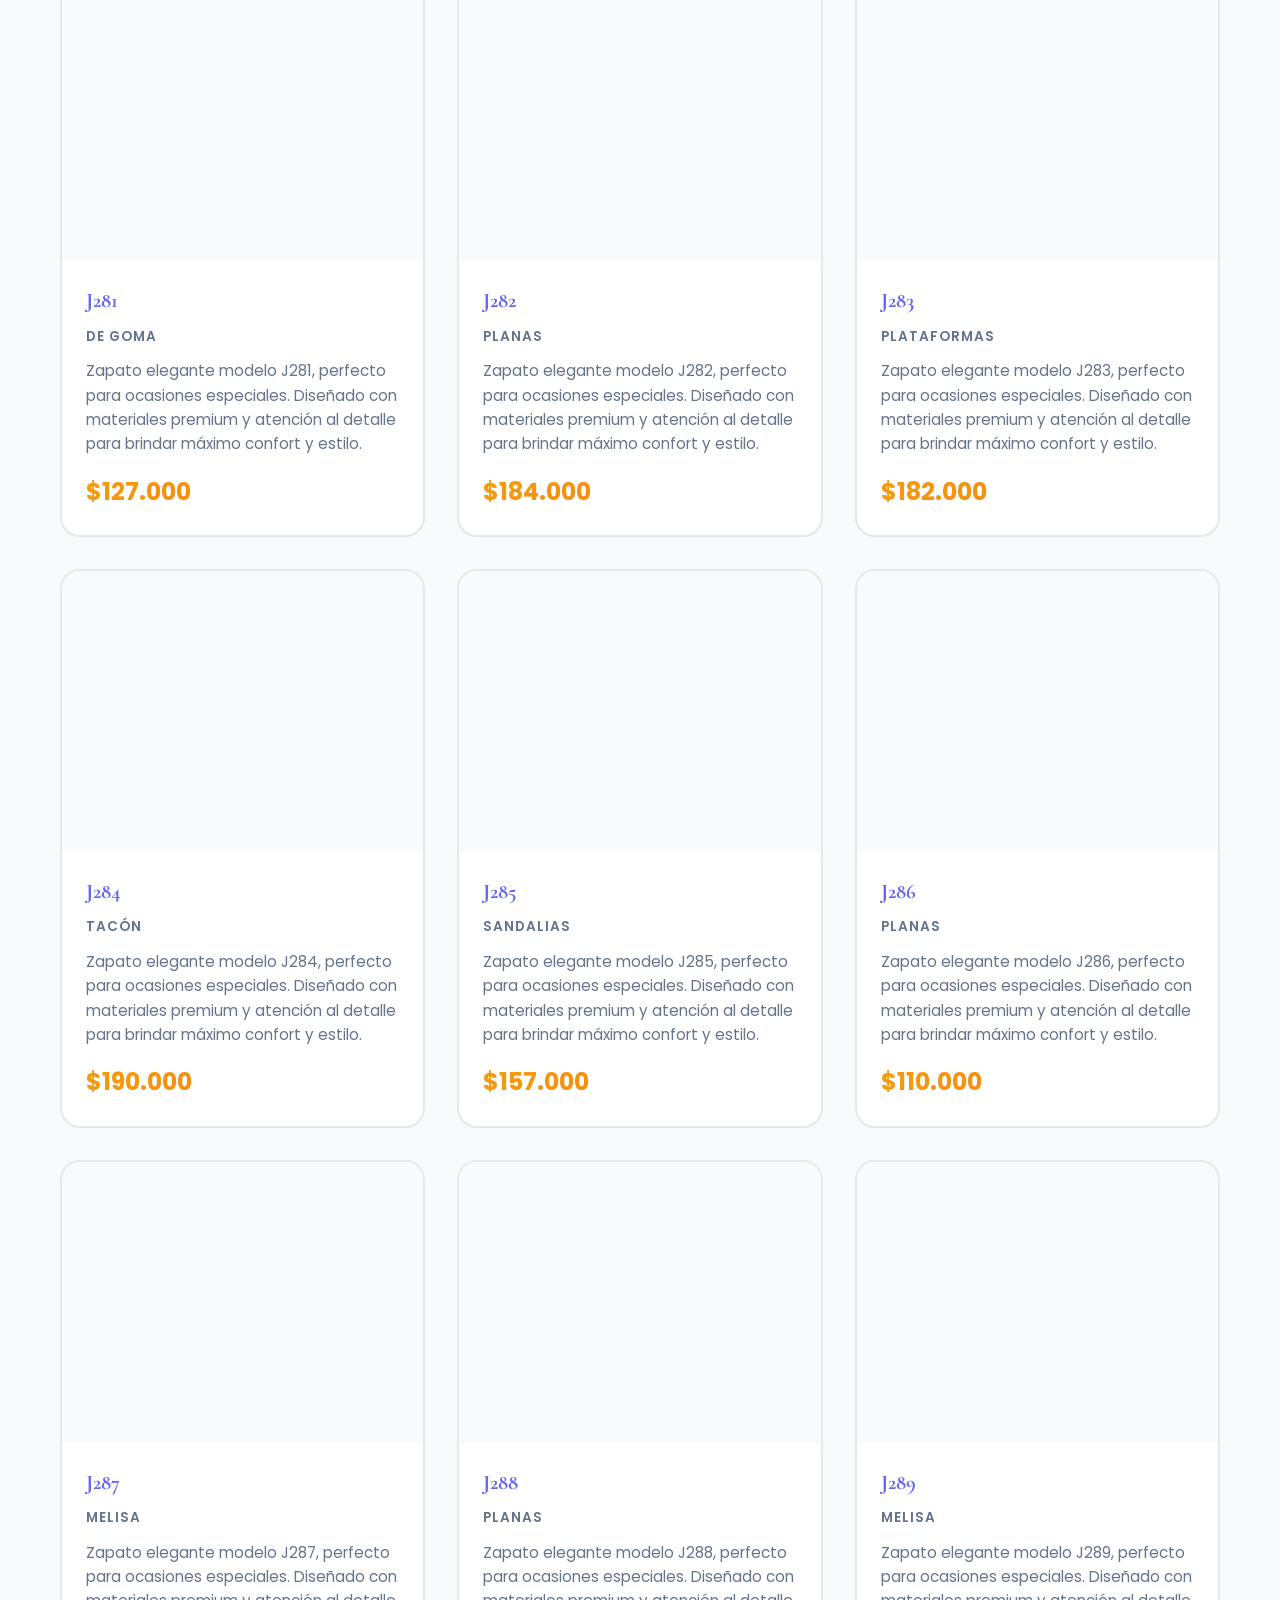
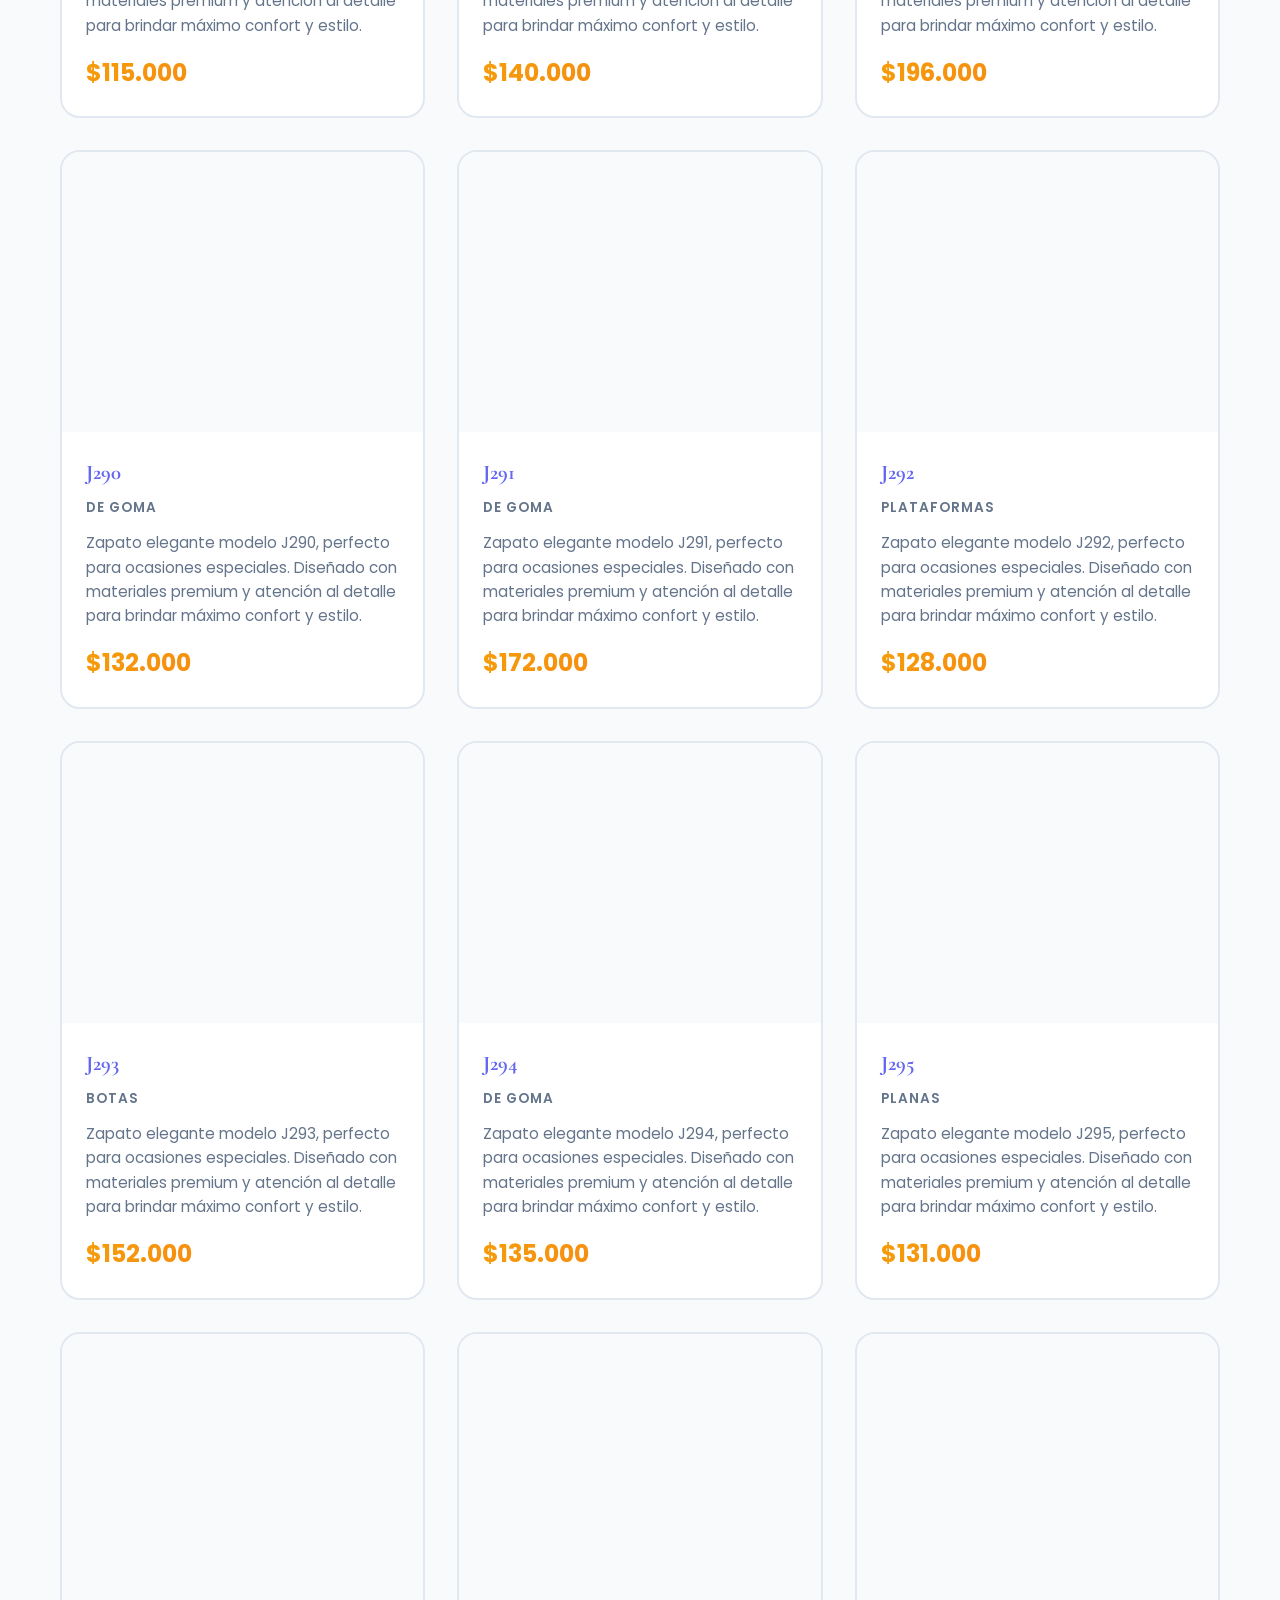
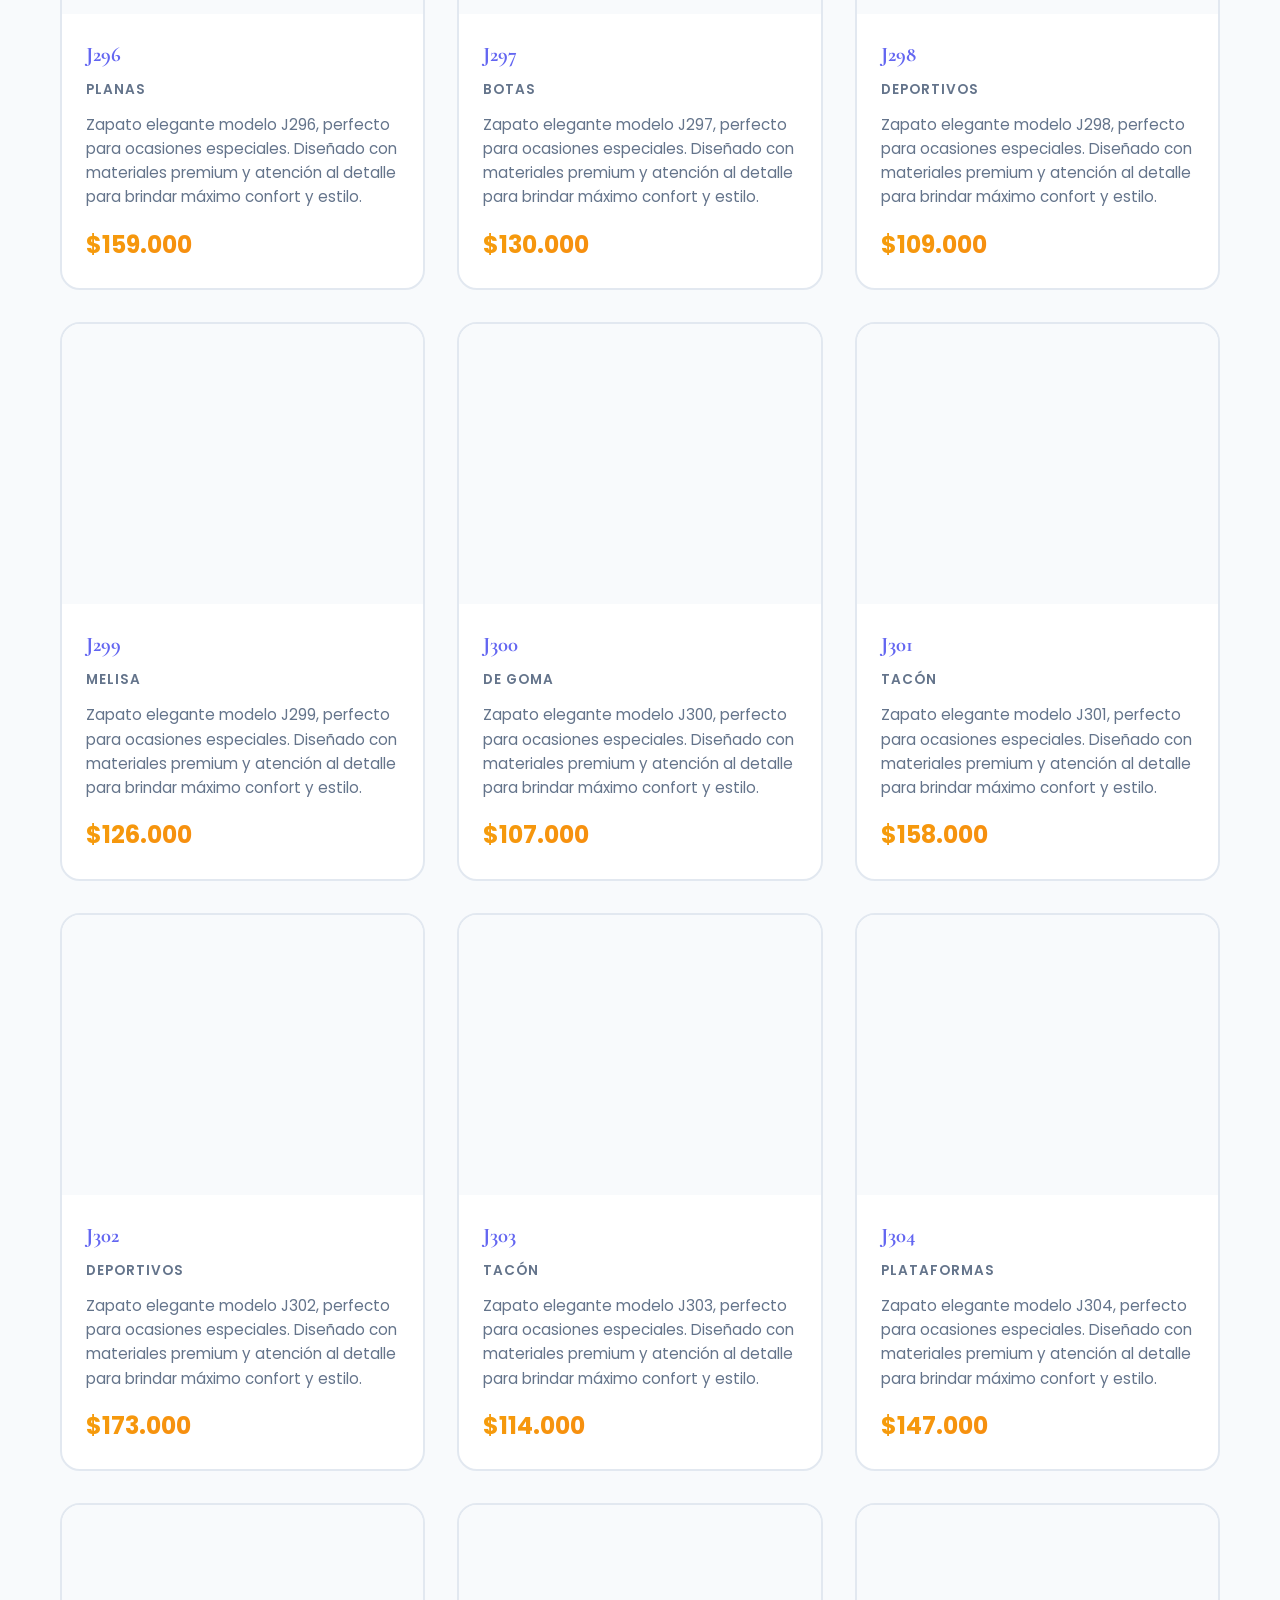
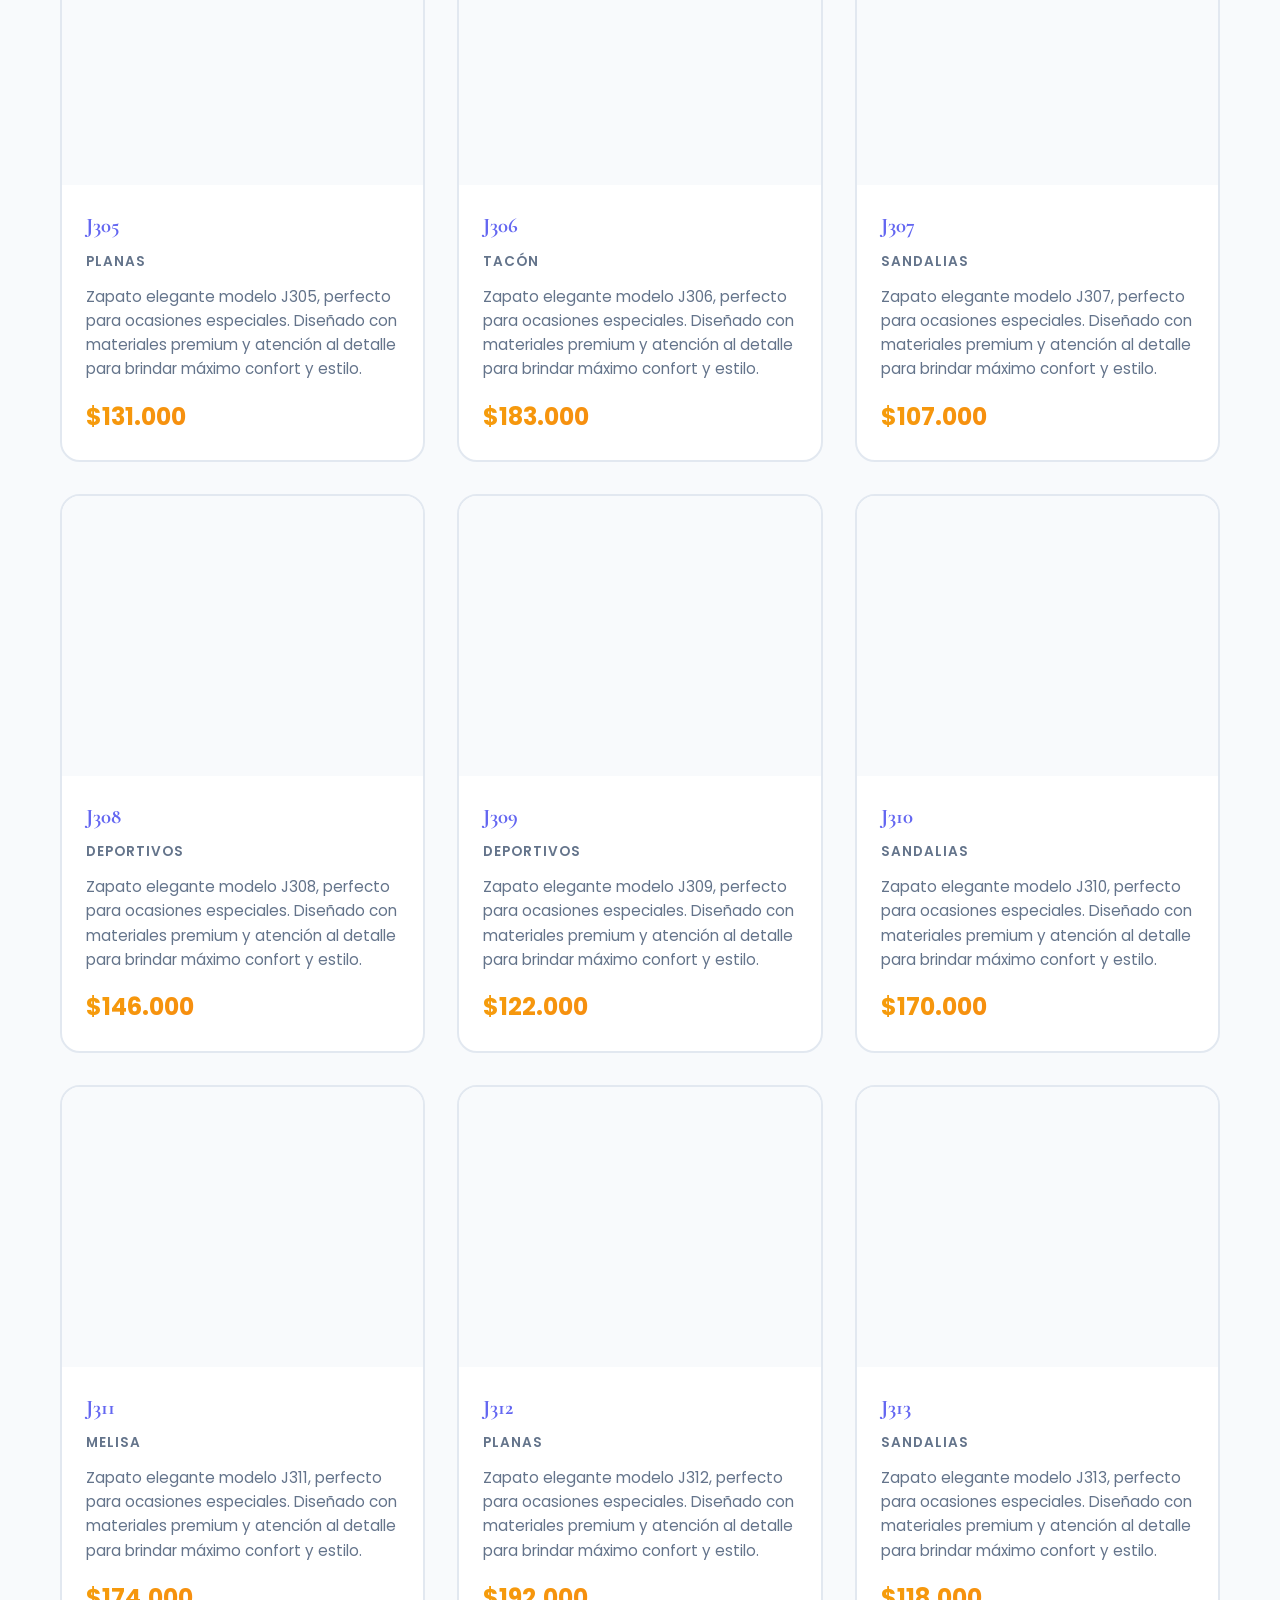
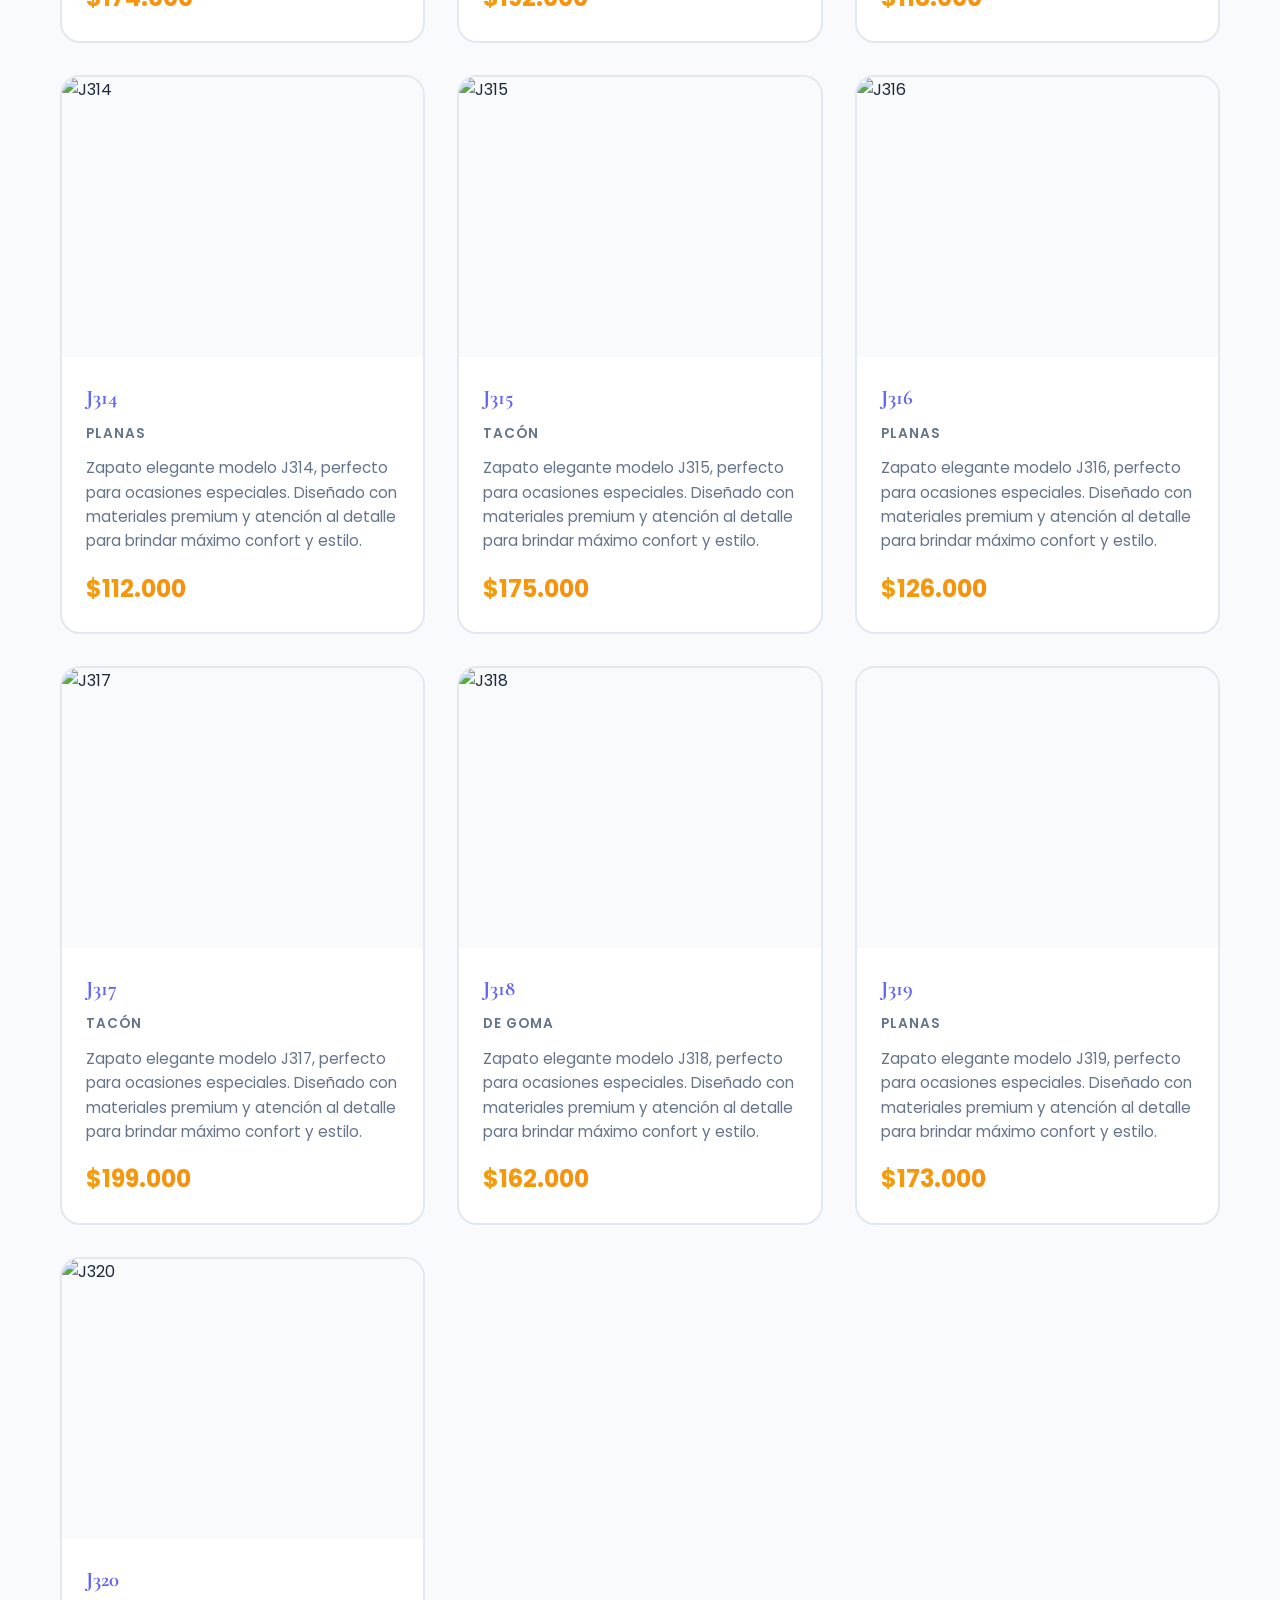
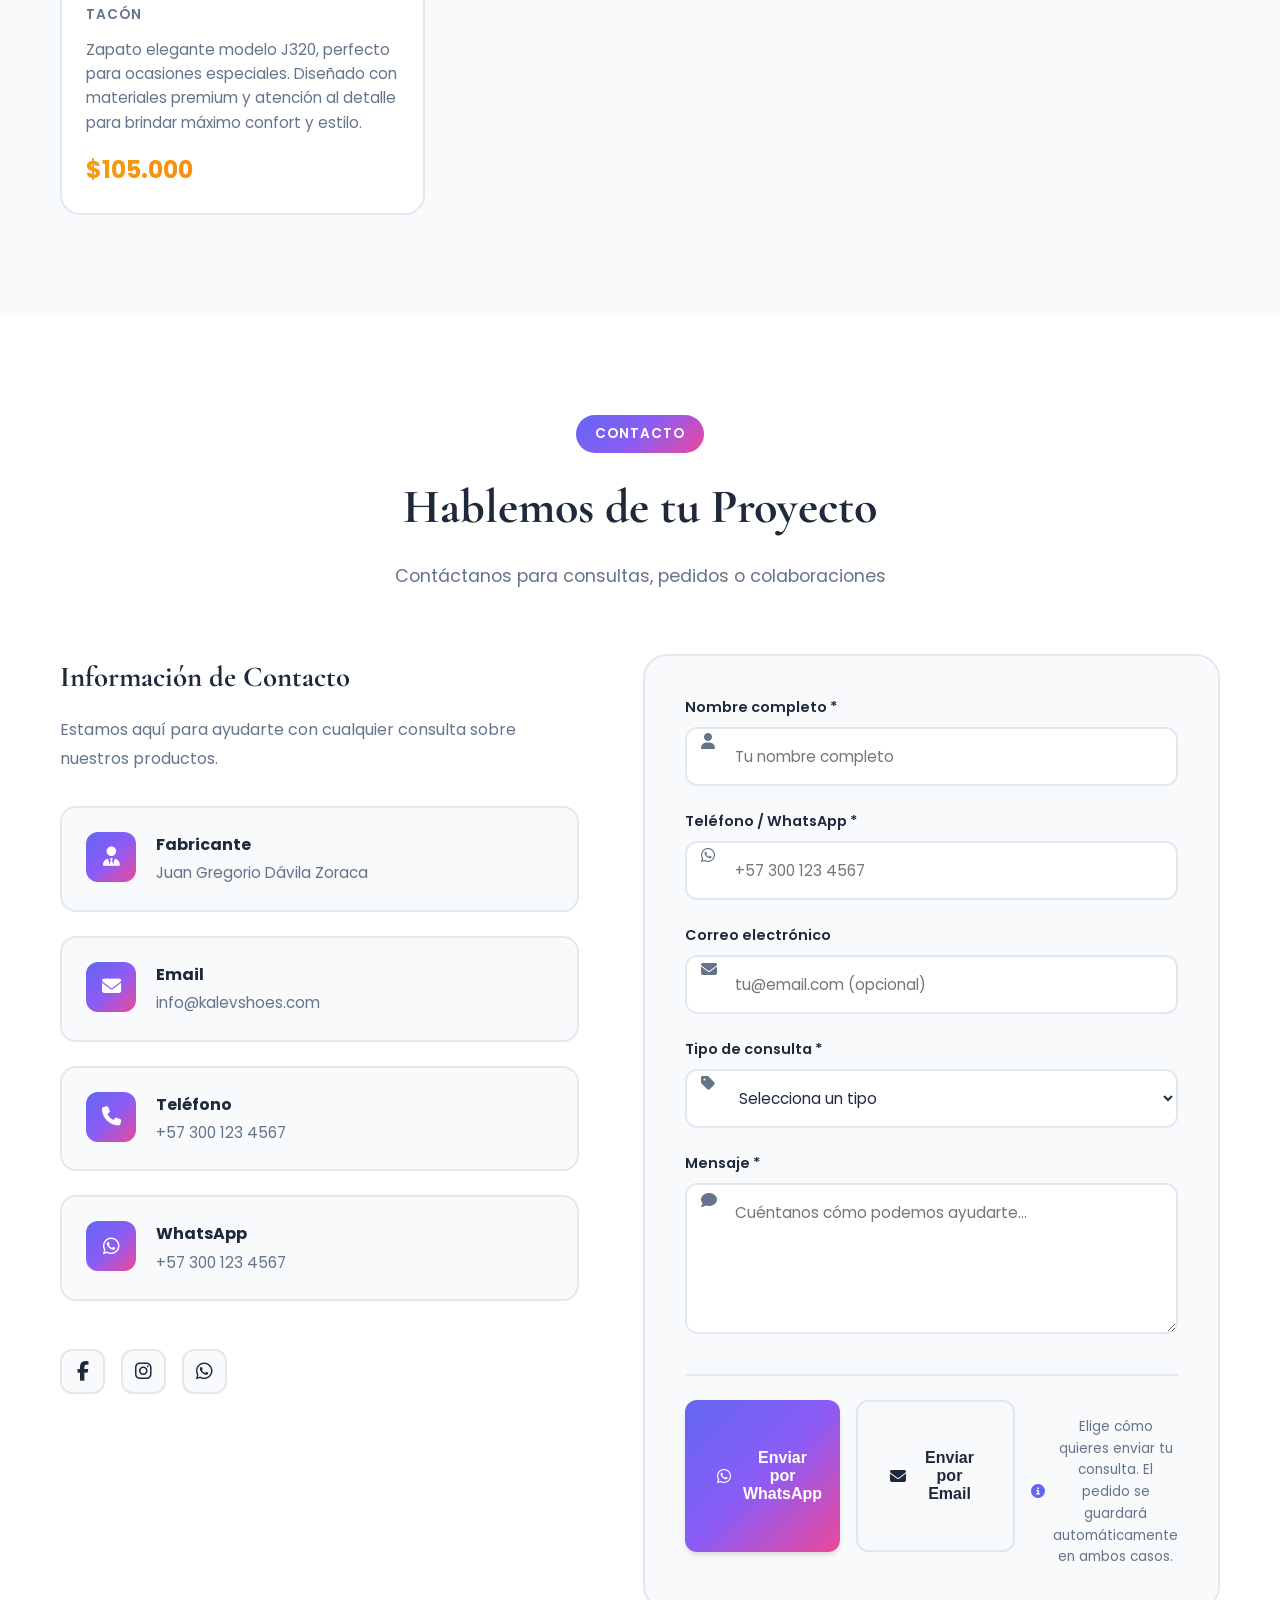
==== commit b26a1752: "first commit" ====
--- a/index.html
+++ b/index.html
@@ -3,9 +3,9 @@
 <head>
     <meta charset="UTF-8">
     <meta name="viewport" content="width=device-width, initial-scale=1.0">
-    <meta name="description" content="CT Shoes - Fabricante de zapatos elegantes para mujeres. Juan Gregorio Dávila Zoraca presenta su catálogo de calzado premium.">
-    <meta name="author" content="Juan Gregorio Dávila Zoraca - CT Shoes">
-    <title>CT Shoes | Fabricante de Calzado Elegante</title>
+    <meta name="description" content="Kalev Shoes - Fabricante de zapatos elegantes para mujeres. Catálogo de calzado premium.">
+    <meta name="author" content="Kalev Shoes">
+    <title>Kalev Shoes | Fabricante de Calzado Elegante</title>
     
     <!-- Fonts -->
     <link rel="preconnect" href="https://fonts.googleapis.com">
@@ -26,7 +26,7 @@
     <div class="loader-wrapper" id="loader">
         <div class="loader-content">
             <div class="loader-logo">
-                <span class="logo-text">CT</span>
+                <span class="logo-text">KV</span>
             </div>
             <div class="loader-bar">
                 <div class="loader-progress"></div>
@@ -40,11 +40,11 @@
         <div class="nav-container">
             <div class="nav-brand">
                 <div class="brand-logo">
-                    <span>CT</span>
+                    <span>KV</span>
                 </div>
                 <div class="brand-text">
-                    <span class="brand-name">CT Shoes</span>
-                    <span class="brand-subtitle">Fabricante de Calzado</span>
+                    <span class="brand-name">Kalev Shoes</span>
+                    <span class="brand-subtitle">Calzado de Calidad</span>
                 </div>
             </div>
             
@@ -65,6 +65,12 @@
                 <button class="theme-toggle" id="themeToggle" aria-label="Toggle theme">
                     <i class="fas fa-moon"></i>
                 </button>
+                <a href="user.html" class="customer-access-btn" aria-label="Mi Cuenta" title="Mi Cuenta">
+                    <i class="fas fa-user"></i>
+                </a>
+                <a href="admin.html" class="admin-access-btn" aria-label="Administrador" title="Administrador">
+                    <i class="fas fa-user-shield"></i>
+                </a>
             </div>
         </div>
     </nav>
@@ -84,14 +90,14 @@
                 </div>
                 
                 <h1 class="hero-title" data-aos="fade-up" data-aos-delay="100">
-                    <span class="title-line">CT Shoes</span>
+                    <span class="title-line">Kalev Shoes</span>
                     <span class="title-accent">Calzado Elegante</span>
                     <span class="title-subtitle">para la Mujer Moderna</span>
                 </h1>
                 
                 <p class="hero-description" data-aos="fade-up" data-aos-delay="200">
-                    Fabricante especializado en zapatos de alta calidad. Diseñados y producidos por 
-                    <strong>Juan Gregorio Dávila Zoraca</strong> con dedicación artesanal y compromiso con la excelencia.
+                    Fabricante especializado en zapatos de alta calidad. Diseñados con dedicación artesanal 
+                    y compromiso con la excelencia para brindarte el mejor calzado.
                 </p>
                 
                 <div class="hero-stats" data-aos="fade-up" data-aos-delay="300">
@@ -126,7 +132,7 @@
             <div class="hero-image" data-aos="fade-left" data-aos-delay="500">
                 <div class="image-wrapper">
                     <div class="image-shine"></div>
-                    <img src="https://via.placeholder.com/700x600?text=CT+Shoes+Collection" alt="Colección CT Shoes" class="hero-img">
+                    <img src="https://via.placeholder.com/700x600?text=Kalev+Shoes+Collection" alt="Colección Kalev Shoes" class="hero-img">
                 </div>
             </div>
         </div>
@@ -195,6 +201,11 @@
                 <span class="section-tag">Catálogo</span>
                 <h2 class="section-title">Nuestros Modelos</h2>
                 <p class="section-description">Explora nuestra colección completa de zapatos elegantes</p>
+            </div>
+            
+            <div class="catalog-search" data-aos="fade-up" data-aos-delay="50">
+                <i class="fas fa-search"></i>
+                <input type="text" id="productSearch" placeholder="Buscar productos por referencia, categoría o descripción...">
             </div>
             
             <div class="catalog-filters" data-aos="fade-up" data-aos-delay="100">
@@ -264,7 +275,7 @@
                             </div>
                             <div class="info-details">
                                 <h4>Email</h4>
-                                <p>info@ctshoes.com</p>
+                                <p>info@kalevshoes.com</p>
                             </div>
                         </div>
                         
@@ -349,14 +360,14 @@
                     
                     <div class="form-actions">
                         <div class="form-buttons">
-                            <button type="submit" class="btn btn-primary" id="submitBtn" data-send-type="whatsapp">
-                                <i class="fab fa-whatsapp"></i>
-                                <span>Enviar por WhatsApp</span>
-                            </button>
-                            <button type="button" class="btn btn-secondary" id="emailBtn" data-send-type="email">
-                                <i class="fas fa-envelope"></i>
-                                <span>Enviar por Email</span>
-                            </button>
+                            <button type="button" class="btn btn-primary" id="submitBtn" data-send-type="whatsapp">
+    <i class="fab fa-whatsapp"></i>
+    <span>Enviar por WhatsApp</span>
+</button>
+<button type="button" class="btn btn-secondary" id="emailBtn" data-send-type="email">
+    <i class="fas fa-envelope"></i>
+    <span>Enviar por Email</span>
+</button>
                         </div>
                         <p class="form-note">
                             <i class="fas fa-info-circle"></i>
@@ -374,10 +385,10 @@
             <div class="footer-content">
                 <div class="footer-brand">
                     <div class="brand-logo">
-                        <span>CT</span>
+                        <span>KV</span>
                     </div>
                     <div class="footer-text">
-                        <h3>CT Shoes</h3>
+                        <h3>Kalev Shoes</h3>
                         <p>Fabricante de calzado elegante para mujeres. Calidad artesanal desde 2020.</p>
                     </div>
                 </div>
@@ -414,7 +425,7 @@
             </div>
             
             <div class="footer-bottom">
-                <p>&copy; 2024 CT Shoes. Fabricado por <strong>Juan Gregorio Dávila Zoraca</strong>. Todos los derechos reservados.</p>
+                <p>&copy; 2024 Kalev Shoes. Todos los derechos reservados.</p>
             </div>
         </div>
     </footer>
@@ -494,7 +505,7 @@
     </div>
 
     <!-- WhatsApp Float Button -->
-    <a href="https://wa.me/573205891435" class="whatsapp-float" target="_blank" aria-label="Contactar por WhatsApp">
+    <a href="https://wa.me/573205891435" class="whatsapp-float" target="_blank" aria-label="Contactar por WhatsApp" rel="noopener noreferrer">
         <i class="fab fa-whatsapp"></i>
         <span class="float-tooltip">¿Necesitas ayuda?</span>
     </a>
@@ -504,29 +515,12 @@
         <i class="fas fa-arrow-up"></i>
     </button>
 
-    <!-- Admin Panel -->
-    <div class="admin-panel">
-        <button class="admin-toggle" id="adminToggle" aria-label="Panel de administración" title="Ver pedidos guardados">
-            <i class="fas fa-database"></i>
-        </button>
-        <div class="admin-panel-content" id="adminPanel">
-            <div class="admin-panel-header">
-                <h3><i class="fas fa-database"></i> Pedidos Guardados</h3>
-                <button class="whatsapp-modal-close" onclick="closeAdminPanel()">
-                    <i class="fas fa-times"></i>
-                </button>
-            </div>
-            <div class="admin-stats" id="adminStats">
-                <!-- Stats will be loaded here -->
-            </div>
-            <div class="admin-orders-list" id="adminOrdersList">
-                <!-- Orders will be loaded here -->
-            </div>
-        </div>
-    </div>
+
 
     <!-- Scripts -->
     <script src="https://unpkg.com/aos@2.3.1/dist/aos.js"></script>
+    <script src="https://cdn.jsdelivr.net/npm/@emailjs/browser@4/dist/email.min.js"></script>
+    <script src="shared-functions.js"></script>
     <script src="script.js"></script>
 </body>
 </html>
--- a/styles.css
+++ b/styles.css
@@ -2,52 +2,78 @@
    VARIABLES & RESET
    ============================================ */
 :root {
-    /* Colors */
-    --primary: #2c3e50;
-    --primary-dark: #1a252f;
-    --primary-light: #34495e;
-    --accent: #e74c3c;
-    --accent-light: #ec7063;
-    --gold: #d4af37;
-    --gold-light: #f4d03f;
+    /* Modern Color Palette - Professional & Creative */
+    --primary: #6366f1;
+    --primary-dark: #4f46e5;
+    --primary-light: #818cf8;
+    --primary-lighter: #a5b4fc;
+    
+    --accent: #f59e0b;
+    --accent-light: #fbbf24;
+    --accent-dark: #d97706;
+    
+    --success: #10b981;
+    --success-light: #34d399;
+    --warning: #f59e0b;
+    --error: #ef4444;
+    --info: #3b82f6;
+    
+    --purple: #8b5cf6;
+    --purple-light: #a78bfa;
+    --pink: #ec4899;
+    --pink-light: #f472b6;
     
     --bg: #ffffff;
-    --bg-alt: #f8f9fa;
-    --bg-dark: #1a1a1a;
-    --bg-dark-alt: #2d2d2d;
-    
-    --text: #2c3e50;
-    --text-light: #7f8c8d;
+    --bg-alt: #f8fafc;
+    --bg-card: #ffffff;
+    --bg-hover: #f1f5f9;
+    
+    --bg-dark: #0f172a;
+    --bg-dark-alt: #1e293b;
+    --bg-dark-card: #1e293b;
+    
+    --text: #1e293b;
+    --text-light: #64748b;
+    --text-lighter: #94a3b8;
     --text-dark: #ffffff;
-    --text-dark-light: #bdc3c7;
-    
-    --border: #e0e0e0;
-    --border-dark: #404040;
-    
-    /* Shadows */
-    --shadow-sm: 0 2px 4px rgba(0, 0, 0, 0.08);
-    --shadow: 0 4px 6px rgba(0, 0, 0, 0.1);
-    --shadow-md: 0 8px 16px rgba(0, 0, 0, 0.12);
-    --shadow-lg: 0 12px 24px rgba(0, 0, 0, 0.15);
-    --shadow-xl: 0 20px 40px rgba(0, 0, 0, 0.2);
-    
-    /* Gradients */
-    --gradient-primary: linear-gradient(135deg, #2c3e50 0%, #34495e 100%);
-    --gradient-accent: linear-gradient(135deg, #e74c3c 0%, #c0392b 100%);
-    --gradient-gold: linear-gradient(135deg, #d4af37 0%, #f4d03f 100%);
+    --text-dark-light: #cbd5e1;
+    
+    --border: #e2e8f0;
+    --border-light: #f1f5f9;
+    --border-dark: #334155;
+    
+    /* Shadows - Modern & Soft */
+    --shadow-sm: 0 1px 2px 0 rgba(0, 0, 0, 0.05);
+    --shadow: 0 1px 3px 0 rgba(0, 0, 0, 0.1), 0 1px 2px 0 rgba(0, 0, 0, 0.06);
+    --shadow-md: 0 4px 6px -1px rgba(0, 0, 0, 0.1), 0 2px 4px -1px rgba(0, 0, 0, 0.06);
+    --shadow-lg: 0 10px 15px -3px rgba(0, 0, 0, 0.1), 0 4px 6px -2px rgba(0, 0, 0, 0.05);
+    --shadow-xl: 0 20px 25px -5px rgba(0, 0, 0, 0.1), 0 10px 10px -5px rgba(0, 0, 0, 0.04);
+    --shadow-2xl: 0 25px 50px -12px rgba(0, 0, 0, 0.25);
+    
+    /* Gradients - Modern & Vibrant */
+    --gradient-primary: linear-gradient(135deg, #6366f1 0%, #8b5cf6 50%, #ec4899 100%);
+    --gradient-accent: linear-gradient(135deg, #f59e0b 0%, #f97316 100%);
+    --gradient-success: linear-gradient(135deg, #10b981 0%, #059669 100%);
+    --gradient-hero: linear-gradient(135deg, #667eea 0%, #764ba2 100%);
+    --gradient-card: linear-gradient(135deg, rgba(99, 102, 241, 0.1) 0%, rgba(139, 92, 246, 0.1) 100%);
     
     /* Transitions */
     --transition: all 0.3s cubic-bezier(0.4, 0, 0.2, 1);
     --transition-fast: all 0.15s ease;
     --transition-slow: all 0.5s ease;
+    --transition-bounce: all 0.3s cubic-bezier(0.68, -0.55, 0.265, 1.55);
 }
 
 body.dark-theme {
-    --bg: #1a1a1a;
-    --bg-alt: #2d2d2d;
-    --text: #ffffff;
-    --text-light: #bdc3c7;
-    --border: #404040;
+    --bg: #0f172a;
+    --bg-alt: #1e293b;
+    --bg-card: #1e293b;
+    --bg-hover: #334155;
+    --text: #f1f5f9;
+    --text-light: #cbd5e1;
+    --text-lighter: #94a3b8;
+    --border: #334155;
+    --border-light: #1e293b;
     --shadow: rgba(0, 0, 0, 0.3);
 }
 
@@ -1030,7 +1056,7 @@
 
 .product-image[src=""]::after,
 .product-image:not([src])::after {
-    content: '👜 CT Shoes';
+    content: '👜 Kalev Shoes';
     color: var(--text-light);
     font-size: 1.2rem;
 }
@@ -1317,8 +1343,8 @@
     left: 0;
     width: 100%;
     height: 100%;
-    background: rgba(0, 0, 0, 0.7);
-    backdrop-filter: blur(5px);
+    background: rgba(15, 23, 42, 0.8);
+    backdrop-filter: blur(8px);
     animation: fadeIn 0.3s ease;
 }
 
@@ -1334,8 +1360,9 @@
     border-radius: 24px;
     width: 90%;
     max-width: 900px;
-    box-shadow: var(--shadow-xl);
-    animation: slideUp 0.4s ease;
+    box-shadow: var(--shadow-2xl);
+    border: 2px solid var(--border);
+    animation: slideUp 0.4s cubic-bezier(0.34, 1.56, 0.64, 1);
     overflow: hidden;
 }
 
@@ -1379,14 +1406,17 @@
     display: grid;
     grid-template-columns: 1fr 1fr;
     gap: 0;
+    max-height: 85vh;
+    overflow-y: auto;
 }
 
 .modal-image {
     background: var(--bg-alt);
-    padding: 2rem;
+    padding: 1.5rem;
     display: flex;
     align-items: center;
     justify-content: center;
+    overflow: hidden;
 }
 
 .modal-image img {
@@ -1397,10 +1427,28 @@
 }
 
 .modal-info {
-    padding: 3rem;
+    padding: 2rem;
     display: flex;
     flex-direction: column;
-    gap: 1.5rem;
+    gap: 1.25rem;
+    overflow-y: auto;
+}
+
+.modal-info::-webkit-scrollbar {
+    width: 6px;
+}
+
+.modal-info::-webkit-scrollbar-track {
+    background: var(--bg-alt);
+}
+
+.modal-info::-webkit-scrollbar-thumb {
+    background: var(--border);
+    border-radius: 3px;
+}
+
+.modal-info::-webkit-scrollbar-thumb:hover {
+    background: var(--primary);
 }
 
 .modal-info h2 {
@@ -1552,7 +1600,7 @@
     justify-content: center;
     font-size: 28px;
     box-shadow: var(--shadow-lg);
-    z-index: 999;
+    z-index: 995;
     transition: var(--transition);
     text-decoration: none;
     animation: pulseWhatsApp 2s ease-in-out infinite;
@@ -1603,7 +1651,7 @@
 
 .scroll-top {
     position: fixed;
-    bottom: 100px;
+    bottom: 110px;
     right: 30px;
     width: 50px;
     height: 50px;
@@ -1613,7 +1661,7 @@
     border-radius: 50%;
     font-size: 1.2rem;
     cursor: pointer;
-    z-index: 999;
+    z-index: 996;
     opacity: 0;
     visibility: hidden;
     transition: var(--transition);
@@ -1638,9 +1686,9 @@
    ============================================ */
 .cart-float {
     position: fixed;
-    bottom: 100px;
+    bottom: 170px;
     right: 30px;
-    z-index: 998;
+    z-index: 997;
 }
 
 .cart-toggle {
@@ -1684,17 +1732,43 @@
 
 .cart-panel {
     position: fixed;
-    bottom: 180px;
+    top: 80px; /* Altura del header/navbar */
     right: 30px;
     width: 400px;
-    max-height: 600px;
+    max-width: 95vw;
+    max-height: calc(100vh - 100px); /* Deja espacio para el header arriba y botones abajo */
     background: var(--bg);
     border-radius: 20px;
     box-shadow: var(--shadow-xl);
     border: 2px solid var(--border);
     display: none;
-    overflow: hidden;
-    z-index: 999;
+    overflow: hidden auto;
+    z-index: 1100;
+    margin-top: 0;
+}
+
+@media (max-width: 768px) {
+  .cart-panel {
+    top: 70px;
+    right: 12px;
+    left: 12px;
+    width: auto;
+    max-width: 100vw;
+    bottom: auto;
+    max-height: calc(100vh - 85px);
+  }
+}
+
+@media (max-width: 480px) {
+  .cart-panel {
+    top: 62px;
+    right: 2vw;
+    left: 2vw;
+    width: auto;
+    max-width: 100vw;
+    bottom: auto;
+    max-height: calc(100vh - 70px);
+  }
 }
 
 .cart-panel.active {
@@ -1862,10 +1936,10 @@
    MODAL SIZES SELECTOR
    ============================================ */
 .modal-sizes-section {
-    margin: 1.5rem 0;
+    margin: 1.25rem 0;
     padding: 1.5rem;
     background: var(--bg-alt);
-    border-radius: 12px;
+    border-radius: 16px;
     border: 2px solid var(--border);
 }
 
@@ -1873,61 +1947,93 @@
     font-size: 1.1rem;
     font-weight: 700;
     color: var(--text);
-    margin-bottom: 1rem;
+    margin-bottom: 1.25rem;
     display: flex;
     align-items: center;
     gap: 0.5rem;
+    padding-bottom: 0.75rem;
+    border-bottom: 2px solid var(--border);
 }
 
 .sizes-grid {
     display: grid;
-    grid-template-columns: repeat(auto-fit, minmax(120px, 1fr));
+    grid-template-columns: repeat(auto-fit, minmax(100px, 1fr));
     gap: 1rem;
-    margin-bottom: 1rem;
+    margin-bottom: 1.5rem;
 }
 
 .size-item {
     display: flex;
     flex-direction: column;
-    gap: 0.5rem;
+    gap: 0.625rem;
 }
 
 .size-label {
-    font-size: 0.85rem;
-    font-weight: 600;
+    font-size: 0.9rem;
+    font-weight: 700;
     color: var(--text);
     text-align: center;
+    padding: 0.5rem 0.4rem;
+    background: var(--bg);
+    border-radius: 8px;
+    border: 2px solid var(--border);
+    transition: var(--transition);
+}
+
+.size-item:has(.size-controls:focus-within) .size-label,
+.size-item:has(.size-input:focus) .size-label {
+    border-color: var(--primary);
+    background: rgba(44, 62, 80, 0.05);
 }
 
 .size-controls {
     display: flex;
     align-items: center;
+    justify-content: center;
     gap: 0.5rem;
     background: var(--bg);
     border: 2px solid var(--border);
+    border-radius: 10px;
+    padding: 0.4rem;
+    transition: var(--transition);
+}
+
+.size-controls:focus-within {
+    border-color: var(--primary);
+    box-shadow: 0 0 0 3px rgba(44, 62, 80, 0.1);
+}
+
+.size-btn {
+    width: 32px;
+    height: 32px;
+    border: none;
+    background: var(--gradient-primary);
+    color: white;
     border-radius: 8px;
-    padding: 0.25rem;
-}
-
-.size-btn {
-    width: 30px;
-    height: 30px;
-    border: none;
-    background: var(--primary);
-    color: white;
-    border-radius: 6px;
     cursor: pointer;
     display: flex;
     align-items: center;
     justify-content: center;
     font-weight: 700;
+    font-size: 1rem;
     transition: var(--transition);
     flex-shrink: 0;
-}
-
-.size-btn:hover {
-    background: var(--primary-dark);
+    box-shadow: var(--shadow-sm);
+}
+
+.size-btn:hover:not(:disabled) {
     transform: scale(1.1);
+    box-shadow: var(--shadow-md);
+}
+
+.size-btn:active:not(:disabled) {
+    transform: scale(0.95);
+}
+
+.size-btn:disabled {
+    opacity: 0.4;
+    cursor: not-allowed;
+    background: var(--border);
 }
 
 .size-input {
@@ -1938,25 +2044,38 @@
     font-weight: 700;
     color: var(--text);
     font-size: 1rem;
-    padding: 0.25rem;
+    padding: 0.4rem 0.2rem;
+    min-width: 45px;
+    max-width: 65px;
+    -moz-appearance: textfield;
+    appearance: textfield;
+    transition: var(--transition);
+}
+
+.size-input::-webkit-outer-spin-button,
+.size-input::-webkit-inner-spin-button {
+    -webkit-appearance: none;
+    margin: 0;
 }
 
 .size-input:focus {
     outline: none;
+    color: var(--primary);
 }
 
 .modal-total {
     text-align: center;
-    padding: 1rem;
-    background: var(--bg);
-    border-radius: 8px;
-    border: 2px solid var(--primary);
-    font-size: 1.1rem;
-    color: var(--primary);
+    padding: 1.25rem;
+    background: linear-gradient(135deg, var(--primary) 0%, var(--primary-light) 100%);
+    border-radius: 12px;
+    font-size: 1.2rem;
+    color: white;
+    font-weight: 700;
+    box-shadow: var(--shadow-md);
 }
 
 .modal-total strong {
-    font-weight: 700;
+    font-weight: 800;
 }
 
 /* ============================================
@@ -2106,6 +2225,533 @@
 }
 
 /* ============================================
+   CUSTOMER ACCESS BUTTON & MODAL
+   ============================================ */
+.customer-access-btn {
+    margin-left: 0.75rem;
+    background: var(--gradient-primary);
+    color: white;
+    border: none;
+    border-radius: 50%;
+    width: 36px;
+    height: 36px;
+    min-width: 36px;
+    min-height: 36px;
+    font-size: 1.15rem;
+    cursor: pointer;
+    box-shadow: var(--shadow-lg);
+    display: flex;
+    align-items: center;
+    justify-content: center;
+    z-index: 1001;
+    transition: var(--transition);
+    position: relative;
+}
+
+.customer-access-btn:hover {
+    transform: translateY(-3px);
+    box-shadow: var(--shadow-xl);
+}
+
+.customer-badge {
+    position: absolute;
+    top: -5px;
+    right: -5px;
+    background: var(--accent);
+    color: white;
+    width: 20px;
+    height: 20px;
+    border-radius: 50%;
+    display: none;
+    align-items: center;
+    justify-content: center;
+    font-size: 0.7rem;
+    font-weight: 700;
+    border: 2px solid var(--bg);
+}
+
+.customer-access-modal {
+    display: none;
+    position: fixed;
+    top: 0;
+    left: 0;
+    width: 100%;
+    height: 100%;
+    z-index: 10001;
+    overflow: auto;
+}
+
+.customer-access-modal.active {
+    display: flex;
+    align-items: center;
+    justify-content: center;
+}
+
+.customer-access-backdrop {
+    position: absolute;
+    top: 0;
+    left: 0;
+    width: 100%;
+    height: 100%;
+    background: rgba(0, 0, 0, 0.7);
+    backdrop-filter: blur(5px);
+    animation: fadeIn 0.3s ease;
+}
+
+.customer-access-content {
+    position: relative;
+    background: var(--bg);
+    border-radius: 24px;
+    width: 90%;
+    max-width: 500px;
+    box-shadow: var(--shadow-xl);
+    animation: slideUp 0.4s ease;
+    overflow: hidden;
+    z-index: 10002;
+}
+
+.customer-access-header {
+    padding: 1.5rem;
+    background: var(--gradient-primary);
+    color: white;
+    display: flex;
+    justify-content: space-between;
+    align-items: center;
+}
+
+.customer-access-header h3 {
+    margin: 0;
+    font-size: 1.3rem;
+    display: flex;
+    align-items: center;
+    gap: 0.75rem;
+}
+
+.customer-access-close {
+    width: 35px;
+    height: 35px;
+    border: none;
+    background: rgba(255, 255, 255, 0.2);
+    border-radius: 50%;
+    color: white;
+    cursor: pointer;
+    display: flex;
+    align-items: center;
+    justify-content: center;
+    transition: var(--transition);
+    font-size: 1.1rem;
+}
+
+.customer-access-close:hover {
+    background: rgba(255, 255, 255, 0.3);
+    transform: rotate(90deg);
+}
+
+.customer-access-body {
+    padding: 2rem;
+}
+
+.customer-login-form {
+    display: flex;
+    flex-direction: column;
+    gap: 1.5rem;
+}
+
+.customer-login-note {
+    margin-top: 1rem;
+    font-size: 0.85rem;
+    color: var(--text-light);
+    text-align: center;
+    display: flex;
+    align-items: center;
+    justify-content: center;
+    gap: 0.5rem;
+}
+
+.customer-login-error {
+    padding: 1rem 1.25rem;
+    background: rgba(231, 76, 60, 0.1);
+    border: 2px solid #e74c3c;
+    border-radius: 12px;
+    color: #c0392b;
+    font-size: 0.9rem;
+    display: none;
+    align-items: center;
+    gap: 0.75rem;
+    animation: shake 0.5s ease;
+}
+
+.customer-login-error.show {
+    display: flex;
+}
+
+.customer-panel {
+    position: fixed;
+    bottom: 20px;
+    left: 20px;
+    z-index: 998;
+}
+
+.customer-panel-content {
+    position: fixed;
+    bottom: 20px;
+    left: 20px;
+    width: 400px;
+    max-height: 600px;
+    background: var(--bg);
+    border-radius: 20px;
+    box-shadow: var(--shadow-xl);
+    border: 2px solid var(--border);
+    display: block;
+    overflow: hidden;
+    animation: slideUp 0.3s ease;
+}
+
+.customer-panel-header {
+    padding: 1.5rem;
+    background: linear-gradient(135deg, #3498db 0%, #2980b9 100%);
+    color: white;
+    display: flex;
+    justify-content: space-between;
+    align-items: center;
+}
+
+.customer-panel-header h3 {
+    margin: 0;
+    font-size: 1.2rem;
+}
+
+.customer-panel-header-actions {
+    display: flex;
+    align-items: center;
+    gap: 0.75rem;
+}
+
+.customer-logout-btn {
+    padding: 0.5rem 1rem;
+    background: rgba(255, 255, 255, 0.2);
+    border: 2px solid rgba(255, 255, 255, 0.3);
+    border-radius: 8px;
+    color: white;
+    cursor: pointer;
+    font-size: 0.85rem;
+    font-weight: 600;
+    transition: var(--transition);
+    display: flex;
+    align-items: center;
+    gap: 0.5rem;
+}
+
+.customer-logout-btn:hover {
+    background: rgba(255, 255, 255, 0.3);
+    border-color: rgba(255, 255, 255, 0.5);
+}
+
+.customer-orders-list {
+    max-height: 500px;
+    overflow-y: auto;
+    padding: 1rem;
+}
+
+.customer-info {
+    padding: 1.5rem;
+    background: var(--bg-alt);
+    border-radius: 12px;
+    margin-bottom: 1rem;
+    border: 2px solid var(--border);
+}
+
+.customer-info h4 {
+    margin: 0 0 0.5rem 0;
+    color: var(--text);
+    display: flex;
+    align-items: center;
+    gap: 0.5rem;
+}
+
+.customer-info p {
+    margin: 0.25rem 0;
+    color: var(--text-light);
+    font-size: 0.9rem;
+    display: flex;
+    align-items: center;
+    gap: 0.5rem;
+}
+
+.customer-orders-count {
+    margin-top: 0.5rem;
+    font-weight: 600;
+    color: var(--primary) !important;
+}
+
+.order-products-list {
+    margin-top: 0.5rem;
+}
+
+.order-products-list ul {
+    margin: 0.5rem 0 0 1.5rem;
+    padding: 0;
+    list-style: disc;
+}
+
+.order-products-list li {
+    margin: 0.25rem 0;
+    color: var(--text-light);
+    font-size: 0.9rem;
+}
+
+/* ============================================
+   ADMIN ACCESS BUTTON & MODAL
+   ============================================ */
+.admin-access-btn {
+    margin-left: 0.75rem;
+    background: var(--gradient-primary);
+    color: white;
+    border: none;
+    border-radius: 50%;
+    width: 36px;
+    height: 36px;
+    min-width: 36px;
+    min-height: 36px;
+    font-size: 1.15rem;
+    cursor: pointer;
+    box-shadow: var(--shadow-lg);
+    display: flex;
+    align-items: center;
+    justify-content: center;
+    z-index: 1001;
+    transition: var(--transition);
+}
+
+.admin-access-btn:focus {
+    outline: 2px solid var(--accent);
+}
+
+.nav-actions {
+    gap: 0.5rem;
+}
+
+
+.admin-access-btn span {
+  display: inline;
+}
+
+@media (max-width: 768px) {
+  .admin-access-btn span {
+    display: none;
+  }
+}
+
+
+.nav-actions .admin-access-btn { position: relative; top: 0; right: 0; z-index: 998; }
+
+.admin-access-btn:hover {
+    transform: translateY(-3px);
+    box-shadow: var(--shadow-xl);
+}
+
+.admin-access-btn i {
+    font-size: 1.1rem;
+}
+
+.admin-access-modal {
+    display: none;
+    position: fixed;
+    top: 0;
+    left: 0;
+    width: 100%;
+    height: 100%;
+    z-index: 10001;
+    overflow: auto;
+}
+
+.admin-access-modal.active {
+    display: flex;
+    align-items: center;
+    justify-content: center;
+}
+
+.admin-access-backdrop {
+    position: absolute;
+    top: 0;
+    left: 0;
+    width: 100%;
+    height: 100%;
+    background: rgba(0, 0, 0, 0.7);
+    backdrop-filter: blur(5px);
+    animation: fadeIn 0.3s ease;
+}
+
+.admin-access-content {
+    position: relative;
+    background: var(--bg);
+    border-radius: 24px;
+    width: 90%;
+    max-width: 500px;
+    box-shadow: var(--shadow-xl);
+    animation: slideUp 0.4s ease;
+    overflow: hidden;
+    z-index: 10002;
+}
+
+.admin-access-header {
+    padding: 1.5rem;
+    background: var(--gradient-primary);
+    color: white;
+    display: flex;
+    justify-content: space-between;
+    align-items: center;
+}
+
+.admin-access-header h3 {
+    margin: 0;
+    font-size: 1.3rem;
+    display: flex;
+    align-items: center;
+    gap: 0.75rem;
+}
+
+.admin-access-close {
+    width: 35px;
+    height: 35px;
+    border: none;
+    background: rgba(255, 255, 255, 0.2);
+    border-radius: 50%;
+    color: white;
+    cursor: pointer;
+    display: flex;
+    align-items: center;
+    justify-content: center;
+    transition: var(--transition);
+    font-size: 1.1rem;
+}
+
+.admin-access-close:hover {
+    background: rgba(255, 255, 255, 0.3);
+    transform: rotate(90deg);
+}
+
+.admin-access-body {
+    padding: 2rem;
+}
+
+.admin-access-options {
+    display: flex;
+    flex-direction: column;
+    gap: 1.25rem;
+}
+
+.admin-access-option {
+    padding: 2rem 1.5rem;
+    background: var(--bg-alt);
+    border: 2px solid var(--border);
+    border-radius: 16px;
+    cursor: pointer;
+    transition: var(--transition);
+    text-align: center;
+}
+
+.admin-access-option:hover {
+    border-color: var(--primary);
+    transform: translateY(-5px);
+    box-shadow: var(--shadow-lg);
+    background: var(--bg);
+}
+
+.admin-access-option i {
+    font-size: 2.5rem;
+    margin-bottom: 1rem;
+    color: var(--primary);
+    transition: var(--transition);
+}
+
+.admin-access-option:hover i {
+    transform: scale(1.1);
+}
+
+.admin-access-option h4 {
+    margin: 0 0 0.75rem 0;
+    font-size: 1.2rem;
+    font-weight: 700;
+    color: var(--text);
+}
+
+.admin-access-option p {
+    margin: 0;
+    font-size: 0.95rem;
+    color: var(--text-light);
+    line-height: 1.6;
+}
+
+.admin-login-form {
+    display: flex;
+    flex-direction: column;
+    gap: 1.5rem;
+}
+
+.admin-login-form .form-group {
+    margin-bottom: 0;
+}
+
+.admin-login-form .form-group label {
+    font-size: 0.95rem;
+    font-weight: 600;
+    color: var(--text);
+    margin-bottom: 0.75rem;
+}
+
+.admin-login-form .form-group input {
+    width: 100%;
+    padding: 1rem 1rem 1rem 3rem;
+    border: 2px solid var(--border);
+    border-radius: 12px;
+    background: var(--bg-alt);
+    color: var(--text);
+    font-size: 1rem;
+    transition: var(--transition);
+}
+
+.admin-login-form .form-group input:focus {
+    outline: none;
+    border-color: var(--primary);
+    box-shadow: 0 0 0 4px rgba(44, 62, 80, 0.1);
+    background: var(--bg);
+}
+
+.admin-login-form .form-group i {
+    position: absolute;
+    left: 1rem;
+    top: 50%;
+    transform: translateY(-50%);
+    color: var(--text-light);
+    pointer-events: none;
+    margin-top: 1.25rem;
+}
+
+.admin-login-error {
+    padding: 1rem 1.25rem;
+    background: rgba(231, 76, 60, 0.1);
+    border: 2px solid #e74c3c;
+    border-radius: 12px;
+    color: #c0392b;
+    font-size: 0.9rem;
+    display: none;
+    align-items: center;
+    gap: 0.75rem;
+    animation: shake 0.5s ease;
+}
+
+@keyframes shake {
+    0%, 100% { transform: translateX(0); }
+    25% { transform: translateX(-10px); }
+    75% { transform: translateX(10px); }
+}
+
+.admin-login-error.show {
+    display: block;
+}
+
+/* ============================================
    ADMIN PANEL
    ============================================ */
 .admin-panel {
@@ -2115,30 +2761,9 @@
     z-index: 998;
 }
 
-.admin-toggle {
-    width: 60px;
-    height: 60px;
-    background: var(--gradient-primary);
-    color: white;
-    border: none;
-    border-radius: 50%;
-    font-size: 1.5rem;
-    cursor: pointer;
-    box-shadow: var(--shadow-lg);
-    transition: var(--transition);
-    display: flex;
-    align-items: center;
-    justify-content: center;
-}
-
-.admin-toggle:hover {
-    transform: scale(1.1);
-    box-shadow: var(--shadow-xl);
-}
-
 .admin-panel-content {
     position: fixed;
-    bottom: 90px;
+    bottom: 20px;
     left: 20px;
     width: 400px;
     max-height: 600px;
@@ -2146,13 +2771,8 @@
     border-radius: 20px;
     box-shadow: var(--shadow-xl);
     border: 2px solid var(--border);
-    display: none;
+    display: block;
     overflow: hidden;
-    z-index: 999;
-}
-
-.admin-panel-content.active {
-    display: block;
     animation: slideUp 0.3s ease;
 }
 
@@ -2168,6 +2788,32 @@
 .admin-panel-header h3 {
     margin: 0;
     font-size: 1.2rem;
+}
+
+.admin-panel-header-actions {
+    display: flex;
+    align-items: center;
+    gap: 0.75rem;
+}
+
+.admin-logout-btn {
+    padding: 0.5rem 1rem;
+    background: rgba(255, 255, 255, 0.2);
+    border: 2px solid rgba(255, 255, 255, 0.3);
+    border-radius: 8px;
+    color: white;
+    cursor: pointer;
+    font-size: 0.85rem;
+    font-weight: 600;
+    transition: var(--transition);
+    display: flex;
+    align-items: center;
+    gap: 0.5rem;
+}
+
+.admin-logout-btn:hover {
+    background: rgba(255, 255, 255, 0.3);
+    border-color: rgba(255, 255, 255, 0.5);
 }
 
 .admin-stats {
@@ -2377,7 +3023,58 @@
     }
     
     .modal-info {
-        padding: 2rem;
+        padding: 1.5rem;
+        gap: 1rem;
+    }
+    
+    .modal-sizes-section {
+        padding: 1rem;
+        margin: 0.75rem 0;
+    }
+    
+    .modal-sizes-section h3 {
+        font-size: 0.95rem;
+        margin-bottom: 0.875rem;
+        padding-bottom: 0.5rem;
+    }
+    
+    .sizes-grid {
+        grid-template-columns: repeat(4, 1fr);
+        gap: 0.75rem;
+        margin-bottom: 1rem;
+    }
+    
+    .size-item {
+        gap: 0.4rem;
+    }
+    
+    .size-label {
+        padding: 0.4rem 0.3rem;
+        font-size: 0.8rem;
+    }
+    
+    .size-controls {
+        padding: 0.3rem;
+        gap: 0.3rem;
+    }
+    
+    .size-btn {
+        width: 26px;
+        height: 26px;
+        font-size: 0.85rem;
+        border-radius: 6px;
+    }
+    
+    .size-input {
+        font-size: 0.85rem;
+        padding: 0.3rem 0.1rem;
+        min-width: 35px;
+        max-width: 50px;
+    }
+    
+    .modal-total {
+        padding: 0.875rem;
+        font-size: 0.95rem;
     }
 }
 
@@ -2409,13 +3106,680 @@
     }
     
     .cart-panel {
+        top: 72px;
+        right: 8px;
+        left: 8px;
+        width: auto;
+        max-width: 100vw;
+        bottom: auto;
+        max-height: calc(100vh - 90px);
+    }
+    
+    .scroll-top {
+        bottom: 110px;
+        right: 20px;
+    }
+    
+    .whatsapp-float {
+        bottom: 20px;
+        right: 20px;
+    }
+    
+    .modal-sizes-section {
+        padding: 1.25rem;
+        margin: 1rem 0;
+    }
+    
+    .modal-sizes-section h3 {
+        font-size: 1rem;
+        margin-bottom: 1rem;
+        padding-bottom: 0.625rem;
+    }
+    
+    .sizes-grid {
+        grid-template-columns: repeat(3, 1fr);
+        gap: 0.875rem;
+        margin-bottom: 1.25rem;
+    }
+    
+    .size-item {
+        gap: 0.5rem;
+    }
+    
+    .size-label {
+        padding: 0.5rem 0.35rem;
+        font-size: 0.85rem;
+    }
+    
+    .size-controls {
+        padding: 0.35rem;
+        gap: 0.4rem;
+    }
+    
+    .size-btn {
+        width: 28px;
+        height: 28px;
+        font-size: 0.9rem;
+        border-radius: 6px;
+    }
+    
+    .size-input {
+        font-size: 0.9rem;
+        padding: 0.35rem 0.15rem;
+        min-width: 40px;
+        max-width: 55px;
+    }
+    
+    .modal-total {
+        padding: 1rem;
+        font-size: 1rem;
+    }
+
+    .customer-access-btn, .admin-access-btn {
+        width: 32px;
+        height: 32px;
+        font-size: 1rem;
+    }
+
+    .customer-panel-content, .admin-panel-content {
         width: calc(100% - 40px);
-        right: 20px;
-        bottom: 100px;
-        max-height: calc(100vh - 120px);
-    }
-    
-    .sizes-grid {
-        grid-template-columns: repeat(4, 1fr);
-    }
-}
+        left: 20px;
+        max-height: calc(100vh - 40px);
+        bottom: 20px;
+    }
+    
+    .modal-sizes-section {
+        padding: 1.5rem;
+    }
+    
+    .modal-sizes-section h3 {
+        font-size: 1.1rem;
+        margin-bottom: 1.25rem;
+    }
+}
+
+/* ============================================
+   ADMIN TABS & PRODUCT MANAGEMENT
+   ============================================ */
+.admin-tabs {
+    display: flex;
+    gap: 0.5rem;
+    margin-bottom: 1.5rem;
+    border-bottom: 2px solid var(--border);
+    padding-bottom: 0.5rem;
+}
+
+.admin-tab {
+    padding: 0.75rem 1.5rem;
+    background: transparent;
+    border: none;
+    border-bottom: 3px solid transparent;
+    color: var(--text-light);
+    font-weight: 500;
+    cursor: pointer;
+    transition: var(--transition);
+    display: flex;
+    align-items: center;
+    gap: 0.5rem;
+}
+
+.admin-tab:hover {
+    color: var(--primary);
+    background: var(--bg-alt);
+}
+
+.admin-tab.active {
+    color: var(--primary);
+    border-bottom-color: var(--accent);
+    font-weight: 600;
+}
+
+.admin-content-tab {
+    display: block;
+}
+
+/* Admin Products Management */
+.admin-products-header {
+    display: flex;
+    justify-content: space-between;
+    align-items: center;
+    margin-bottom: 1.5rem;
+    padding-bottom: 1rem;
+    border-bottom: 2px solid var(--border);
+}
+
+.admin-products-header h4 {
+    font-size: 1.5rem;
+    color: var(--text);
+    display: flex;
+    align-items: center;
+    gap: 0.75rem;
+}
+
+.admin-products-stats {
+    display: grid;
+    grid-template-columns: repeat(auto-fit, minmax(150px, 1fr));
+    gap: 1rem;
+    margin-bottom: 2rem;
+}
+
+.admin-products-list {
+    display: flex;
+    flex-direction: column;
+    gap: 1rem;
+}
+
+.admin-product-item {
+    display: grid;
+    grid-template-columns: 100px 1fr auto;
+    gap: 1.5rem;
+    padding: 1.5rem;
+    background: var(--bg-alt);
+    border-radius: 12px;
+    border: 2px solid var(--border);
+    transition: var(--transition);
+    align-items: center;
+}
+
+.admin-product-item:hover {
+    border-color: var(--primary);
+    box-shadow: var(--shadow-md);
+}
+
+.admin-product-item.inactive {
+    opacity: 0.6;
+    background: var(--bg);
+}
+
+.admin-product-image {
+    width: 100px;
+    height: 100px;
+    border-radius: 8px;
+    overflow: hidden;
+    background: var(--bg);
+    display: flex;
+    align-items: center;
+    justify-content: center;
+}
+
+.admin-product-image img {
+    width: 100%;
+    height: 100%;
+    object-fit: cover;
+}
+
+.admin-product-info h4 {
+    font-size: 1.25rem;
+    margin-bottom: 0.5rem;
+    color: var(--text);
+}
+
+.admin-product-info p {
+    margin: 0.25rem 0;
+    color: var(--text-light);
+    font-size: 0.9rem;
+}
+
+.product-status {
+    display: inline-block;
+    padding: 0.25rem 0.75rem;
+    border-radius: 20px;
+    font-size: 0.85rem;
+    font-weight: 600;
+}
+
+.product-status.active {
+    background: #27ae60;
+    color: white;
+}
+
+.product-status.inactive {
+    background: #e74c3c;
+    color: white;
+}
+
+.admin-product-actions {
+    display: flex;
+    flex-direction: column;
+    gap: 0.5rem;
+}
+
+.btn-sm {
+    padding: 0.5rem 1rem;
+    font-size: 0.85rem;
+}
+
+/* Admin Modal */
+.admin-modal {
+    position: fixed;
+    top: 0;
+    left: 0;
+    width: 100%;
+    height: 100%;
+    z-index: 10000;
+    display: flex;
+    align-items: center;
+    justify-content: center;
+}
+
+.admin-modal-backdrop {
+    position: absolute;
+    top: 0;
+    left: 0;
+    width: 100%;
+    height: 100%;
+    background: rgba(0, 0, 0, 0.7);
+    backdrop-filter: blur(4px);
+}
+
+.admin-modal-content {
+    position: relative;
+    background: var(--bg);
+    border-radius: 16px;
+    max-width: 600px;
+    width: 90%;
+    max-height: 90vh;
+    overflow-y: auto;
+    box-shadow: var(--shadow-xl);
+    z-index: 10001;
+}
+
+.admin-modal-header {
+    display: flex;
+    justify-content: space-between;
+    align-items: center;
+    padding: 1.5rem;
+    border-bottom: 2px solid var(--border);
+}
+
+.admin-modal-header h3 {
+    font-size: 1.5rem;
+    color: var(--text);
+    display: flex;
+    align-items: center;
+    gap: 0.75rem;
+}
+
+.admin-modal-close {
+    background: transparent;
+    border: none;
+    font-size: 1.5rem;
+    color: var(--text-light);
+    cursor: pointer;
+    padding: 0.5rem;
+    border-radius: 8px;
+    transition: var(--transition);
+}
+
+.admin-modal-close:hover {
+    background: var(--bg-alt);
+    color: var(--text);
+}
+
+.admin-modal-body {
+    padding: 1.5rem;
+}
+
+.admin-modal-body .form-group {
+    margin-bottom: 1.5rem;
+}
+
+.admin-modal-body label {
+    display: block;
+    margin-bottom: 0.5rem;
+    font-weight: 600;
+    color: var(--text);
+}
+
+.admin-modal-body input,
+.admin-modal-body select,
+.admin-modal-body textarea {
+    width: 100%;
+    padding: 0.75rem;
+    border: 2px solid var(--border);
+    border-radius: 8px;
+    font-size: 1rem;
+    font-family: inherit;
+    background: var(--bg);
+    color: var(--text);
+    transition: var(--transition);
+}
+
+.admin-modal-body input:focus,
+.admin-modal-body select:focus,
+.admin-modal-body textarea:focus {
+    outline: none;
+    border-color: var(--primary);
+    box-shadow: 0 0 0 3px rgba(44, 62, 80, 0.1);
+}
+
+.form-actions {
+    display: flex;
+    gap: 1rem;
+    justify-content: flex-end;
+    margin-top: 2rem;
+    padding-top: 1.5rem;
+    border-top: 2px solid var(--border);
+}
+
+/* Admin Stats */
+.admin-stats-grid {
+    display: grid;
+    grid-template-columns: repeat(auto-fit, minmax(200px, 1fr));
+    gap: 1.5rem;
+    margin-bottom: 2rem;
+}
+
+.stat-card-large {
+    background: var(--bg-alt);
+    padding: 2rem;
+    border-radius: 12px;
+    border: 2px solid var(--border);
+    display: flex;
+    align-items: center;
+    gap: 1.5rem;
+    transition: var(--transition);
+}
+
+.stat-card-large:hover {
+    border-color: var(--primary);
+    box-shadow: var(--shadow-md);
+}
+
+.stat-card-large .stat-icon {
+    font-size: 3rem;
+    color: var(--accent);
+}
+
+.stat-card-large .stat-value {
+    font-size: 2.5rem;
+    font-weight: 700;
+    color: var(--text);
+    line-height: 1;
+}
+
+.stat-card-large .stat-label {
+    font-size: 0.9rem;
+    color: var(--text-light);
+    margin-top: 0.5rem;
+}
+
+.admin-stats-charts {
+    background: var(--bg-alt);
+    padding: 2rem;
+    border-radius: 12px;
+    border: 2px solid var(--border);
+}
+
+.admin-stats-charts h4 {
+    margin-bottom: 1.5rem;
+    color: var(--text);
+}
+
+.stats-chart {
+    display: flex;
+    flex-direction: column;
+    gap: 1rem;
+}
+
+.chart-bar {
+    display: flex;
+    align-items: center;
+    gap: 1rem;
+}
+
+.chart-label {
+    min-width: 150px;
+    font-weight: 500;
+    color: var(--text);
+}
+
+.chart-value-bar {
+    flex: 1;
+    height: 30px;
+    background: var(--bg);
+    border-radius: 15px;
+    position: relative;
+    display: flex;
+    align-items: center;
+    padding: 0 1rem;
+    overflow: hidden;
+}
+
+.chart-fill {
+    position: absolute;
+    left: 0;
+    top: 0;
+    height: 100%;
+    background: linear-gradient(90deg, var(--accent) 0%, var(--accent-light) 100%);
+    border-radius: 15px;
+    transition: width 0.5s ease;
+}
+
+.chart-count {
+    position: relative;
+    z-index: 1;
+    font-weight: 600;
+    color: var(--text);
+}
+
+/* Customer Access Tabs */
+.customer-access-tabs {
+    display: flex;
+    gap: 0.5rem;
+    margin-bottom: 1.5rem;
+    border-bottom: 2px solid var(--border);
+    padding-bottom: 0.5rem;
+}
+
+.access-tab {
+    padding: 0.75rem 1.5rem;
+    background: transparent;
+    border: none;
+    border-bottom: 3px solid transparent;
+    color: var(--text-light);
+    font-weight: 500;
+    cursor: pointer;
+    transition: var(--transition);
+    display: flex;
+    align-items: center;
+    gap: 0.5rem;
+}
+
+.access-tab:hover {
+    color: var(--primary);
+    background: var(--bg-alt);
+}
+
+.access-tab.active {
+    color: var(--primary);
+    border-bottom-color: var(--accent);
+    font-weight: 600;
+}
+
+.customer-register-form {
+    margin-top: 1.5rem;
+}
+
+.customer-register-error,
+.customer-login-error {
+    display: none;
+    align-items: center;
+    gap: 0.75rem;
+    padding: 1rem;
+    background: #fee;
+    border: 2px solid #e74c3c;
+    border-radius: 8px;
+    margin-bottom: 1rem;
+    color: #e74c3c;
+}
+
+.customer-register-error.show,
+.customer-login-error.show {
+    display: flex;
+}
+
+/* Search Bar */
+.catalog-search {
+    margin-bottom: 2rem;
+    position: relative;
+}
+
+.catalog-search input {
+    width: 100%;
+    padding: 1rem 1rem 1rem 3.5rem;
+    border: 2px solid var(--border);
+    border-radius: 12px;
+    font-size: 1rem;
+    background: var(--bg);
+    color: var(--text);
+    transition: var(--transition);
+}
+
+.catalog-search input:focus {
+    outline: none;
+    border-color: var(--primary);
+    box-shadow: 0 0 0 3px rgba(44, 62, 80, 0.1);
+}
+
+.catalog-search i {
+    position: absolute;
+    left: 1.25rem;
+    top: 50%;
+    transform: translateY(-50%);
+    color: var(--text-light);
+    font-size: 1.25rem;
+}
+
+/* Customer Stats */
+.customer-stats {
+    display: grid;
+    grid-template-columns: repeat(3, 1fr);
+    gap: 1rem;
+    margin-top: 1rem;
+    padding-top: 1rem;
+    border-top: 2px solid var(--border);
+}
+
+.customer-stat-item {
+    text-align: center;
+    padding: 1rem;
+    background: var(--bg-alt);
+    border-radius: 8px;
+}
+
+.customer-stat-value {
+    font-size: 1.5rem;
+    font-weight: 700;
+    color: var(--accent);
+    margin-bottom: 0.25rem;
+}
+
+.customer-stat-label {
+    font-size: 0.85rem;
+    color: var(--text-light);
+}
+
+.customer-orders-header {
+    margin: 1.5rem 0 1rem;
+    padding-bottom: 0.75rem;
+    border-bottom: 2px solid var(--border);
+}
+
+.customer-orders-header h5 {
+    font-size: 1.25rem;
+    color: var(--text);
+    display: flex;
+    align-items: center;
+    gap: 0.5rem;
+}
+
+.order-products-list {
+    margin: 1rem 0;
+    padding: 1rem;
+    background: var(--bg-alt);
+    border-radius: 8px;
+}
+
+.order-products-list ul {
+    list-style: none;
+    margin: 0.75rem 0 0;
+    padding: 0;
+}
+
+.order-products-list li {
+    padding: 0.75rem 0;
+    border-bottom: 1px solid var(--border);
+}
+
+.order-products-list li:last-child {
+    border-bottom: none;
+}
+
+.order-products-list small {
+    display: block;
+    margin-top: 0.25rem;
+    color: var(--text-light);
+}
+
+.order-total {
+    margin-top: 1rem;
+    padding-top: 1rem;
+    border-top: 2px solid var(--border);
+    text-align: right;
+    font-size: 1.1rem;
+    color: var(--accent);
+}
+
+.order-message {
+    margin-top: 1rem;
+    padding: 1rem;
+    background: var(--bg-alt);
+    border-radius: 8px;
+    border-left: 4px solid var(--primary);
+}
+
+.admin-content-wrapper {
+    padding: 1.5rem;
+}
+
+/* Responsive Admin */
+@media (max-width: 768px) {
+    .admin-product-item {
+        grid-template-columns: 1fr;
+        gap: 1rem;
+    }
+    
+    .admin-product-actions {
+        flex-direction: row;
+        flex-wrap: wrap;
+    }
+    
+    .admin-tabs {
+        flex-wrap: wrap;
+    }
+    
+    .admin-tab {
+        flex: 1;
+        min-width: 120px;
+        justify-content: center;
+    }
+    
+    .admin-products-header {
+        flex-direction: column;
+        align-items: flex-start;
+        gap: 1rem;
+    }
+    
+    .admin-stats-grid {
+        grid-template-columns: 1fr;
+    }
+    
+    .form-actions {
+        flex-direction: column;
+    }
+    
+    .form-actions button {
+        width: 100%;
+    }
+}
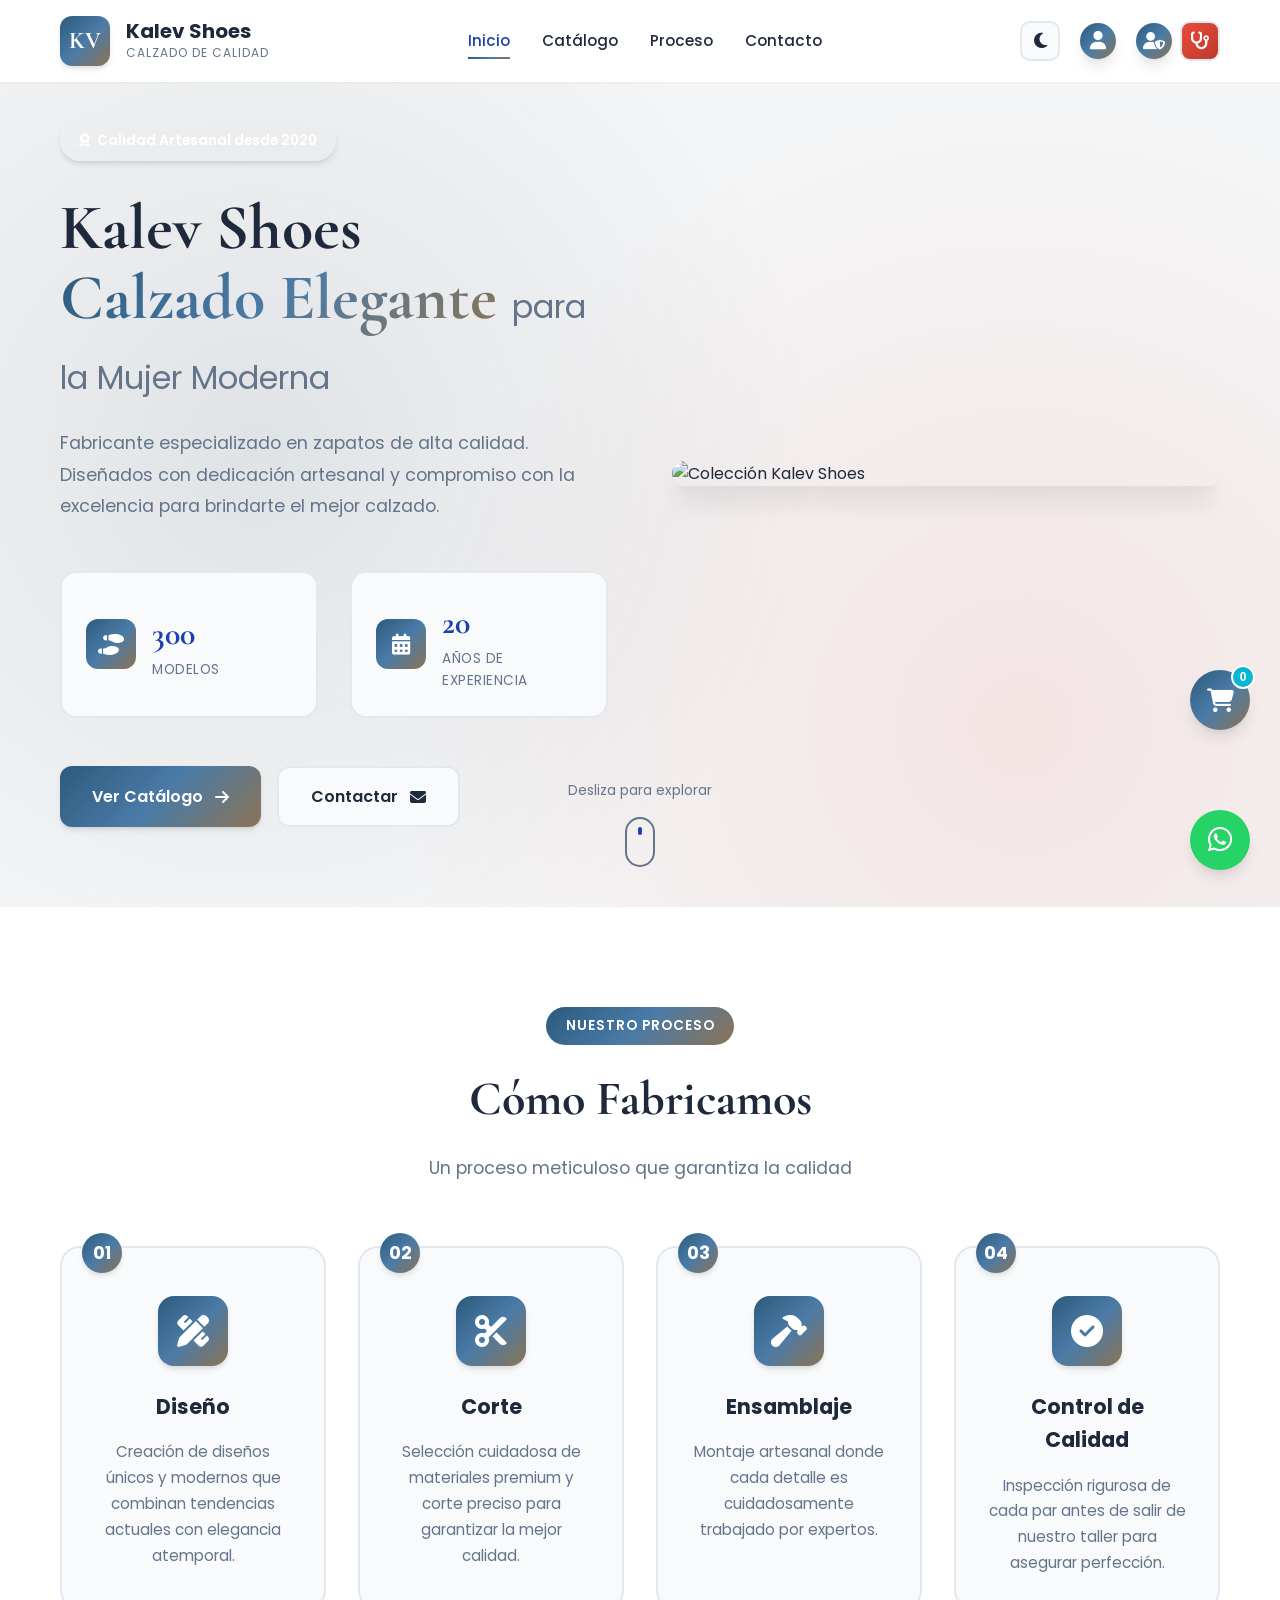
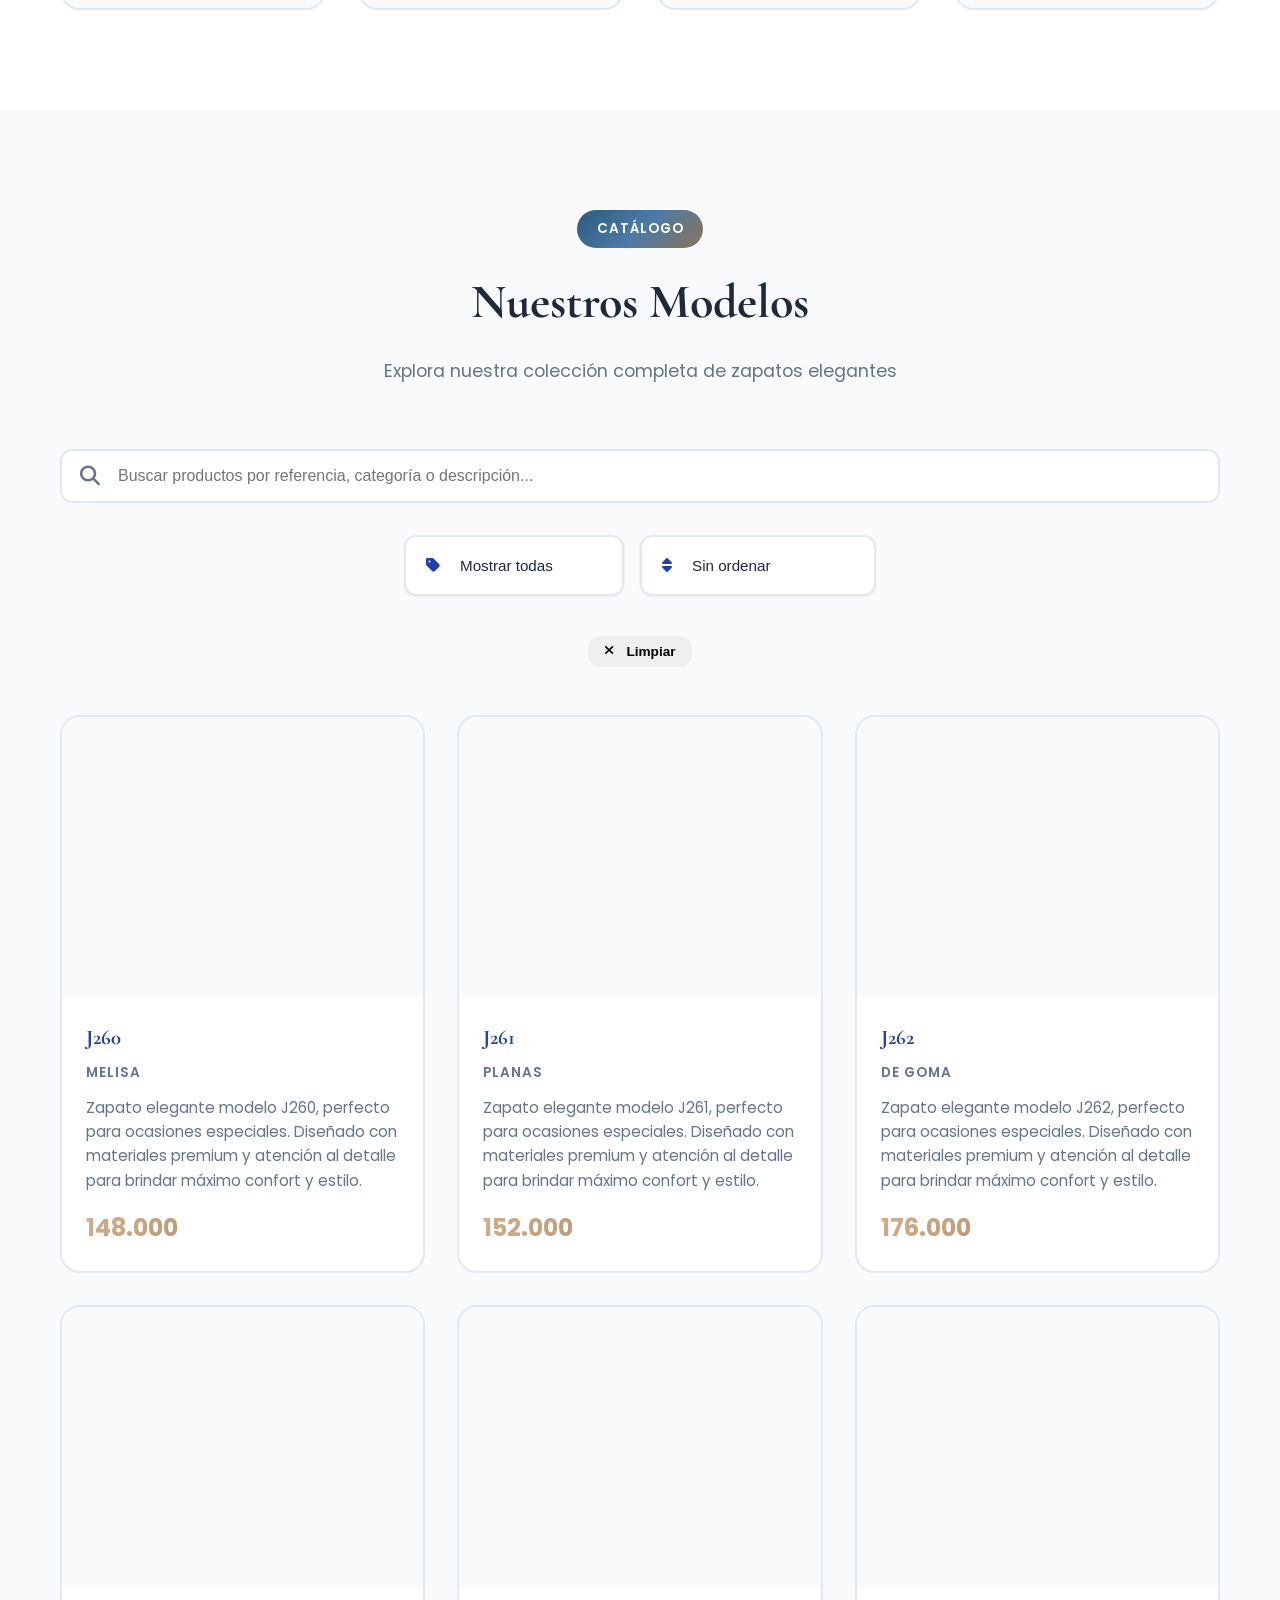
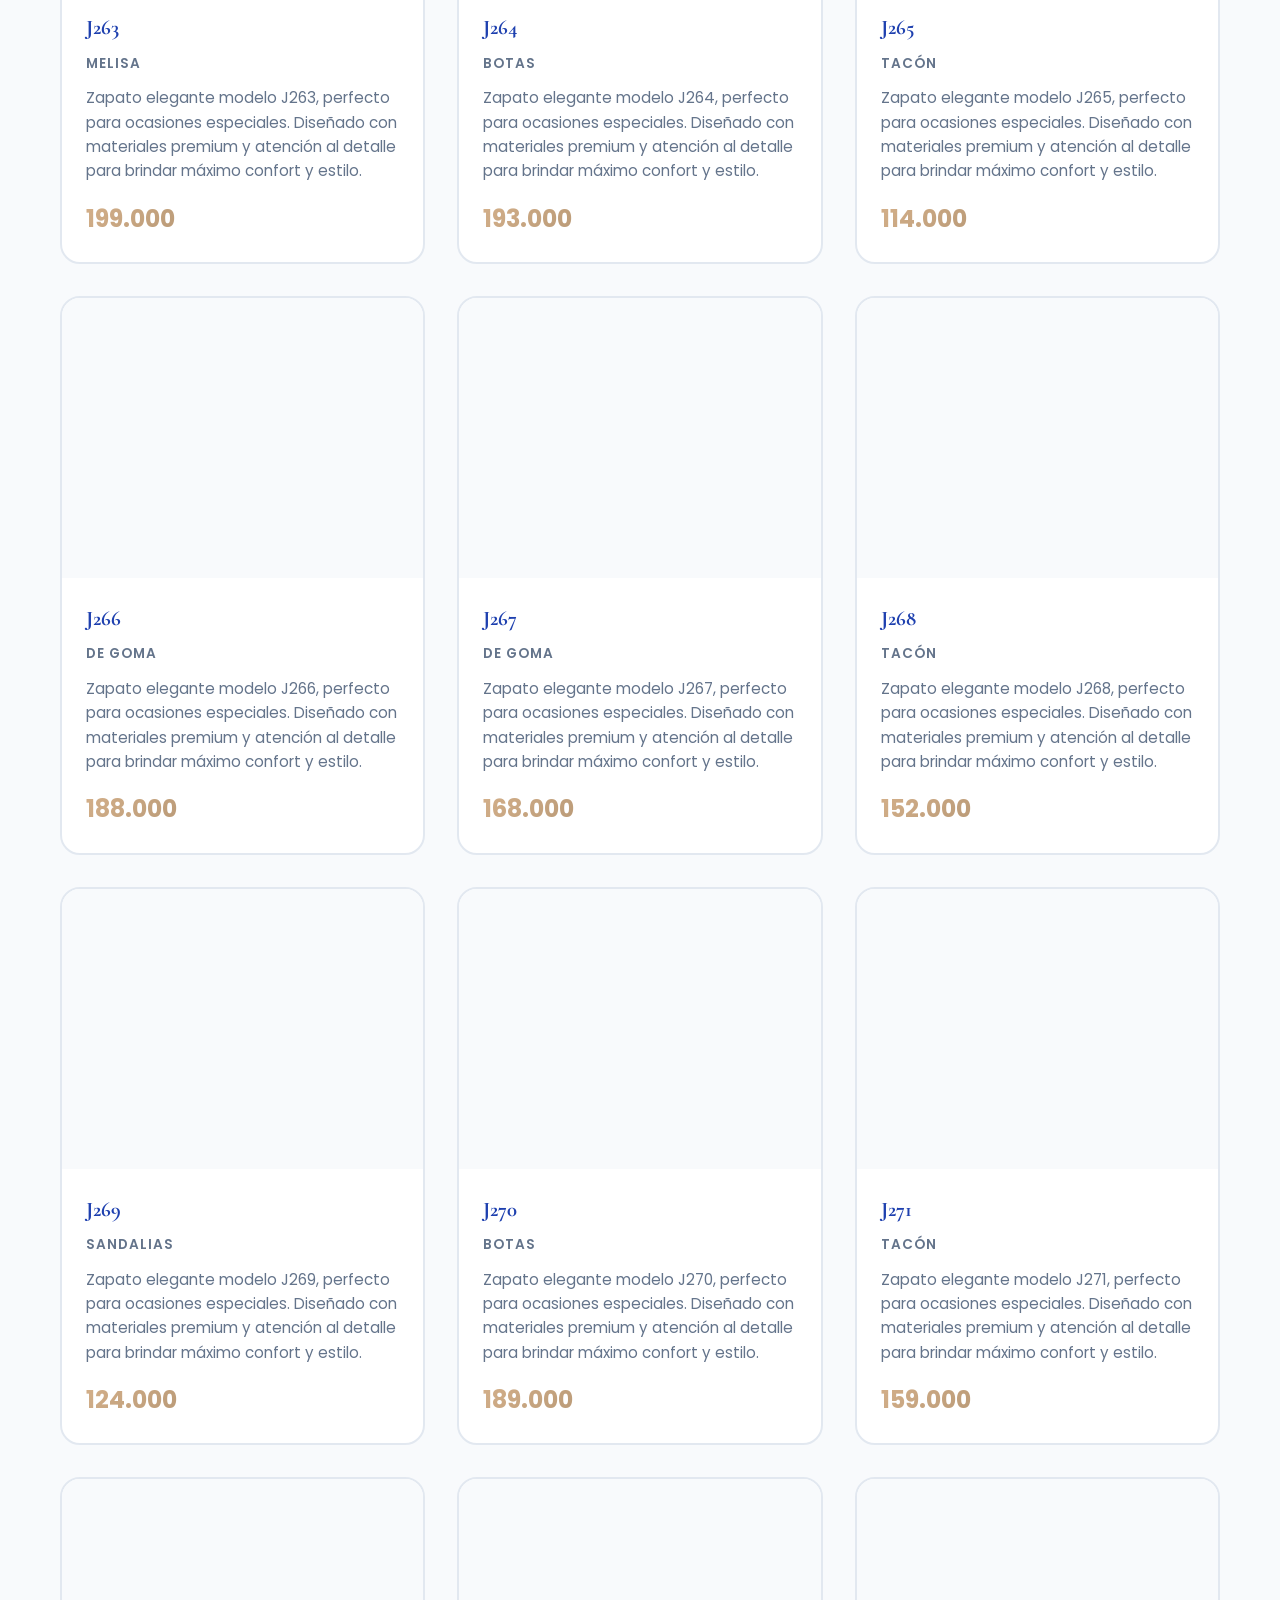
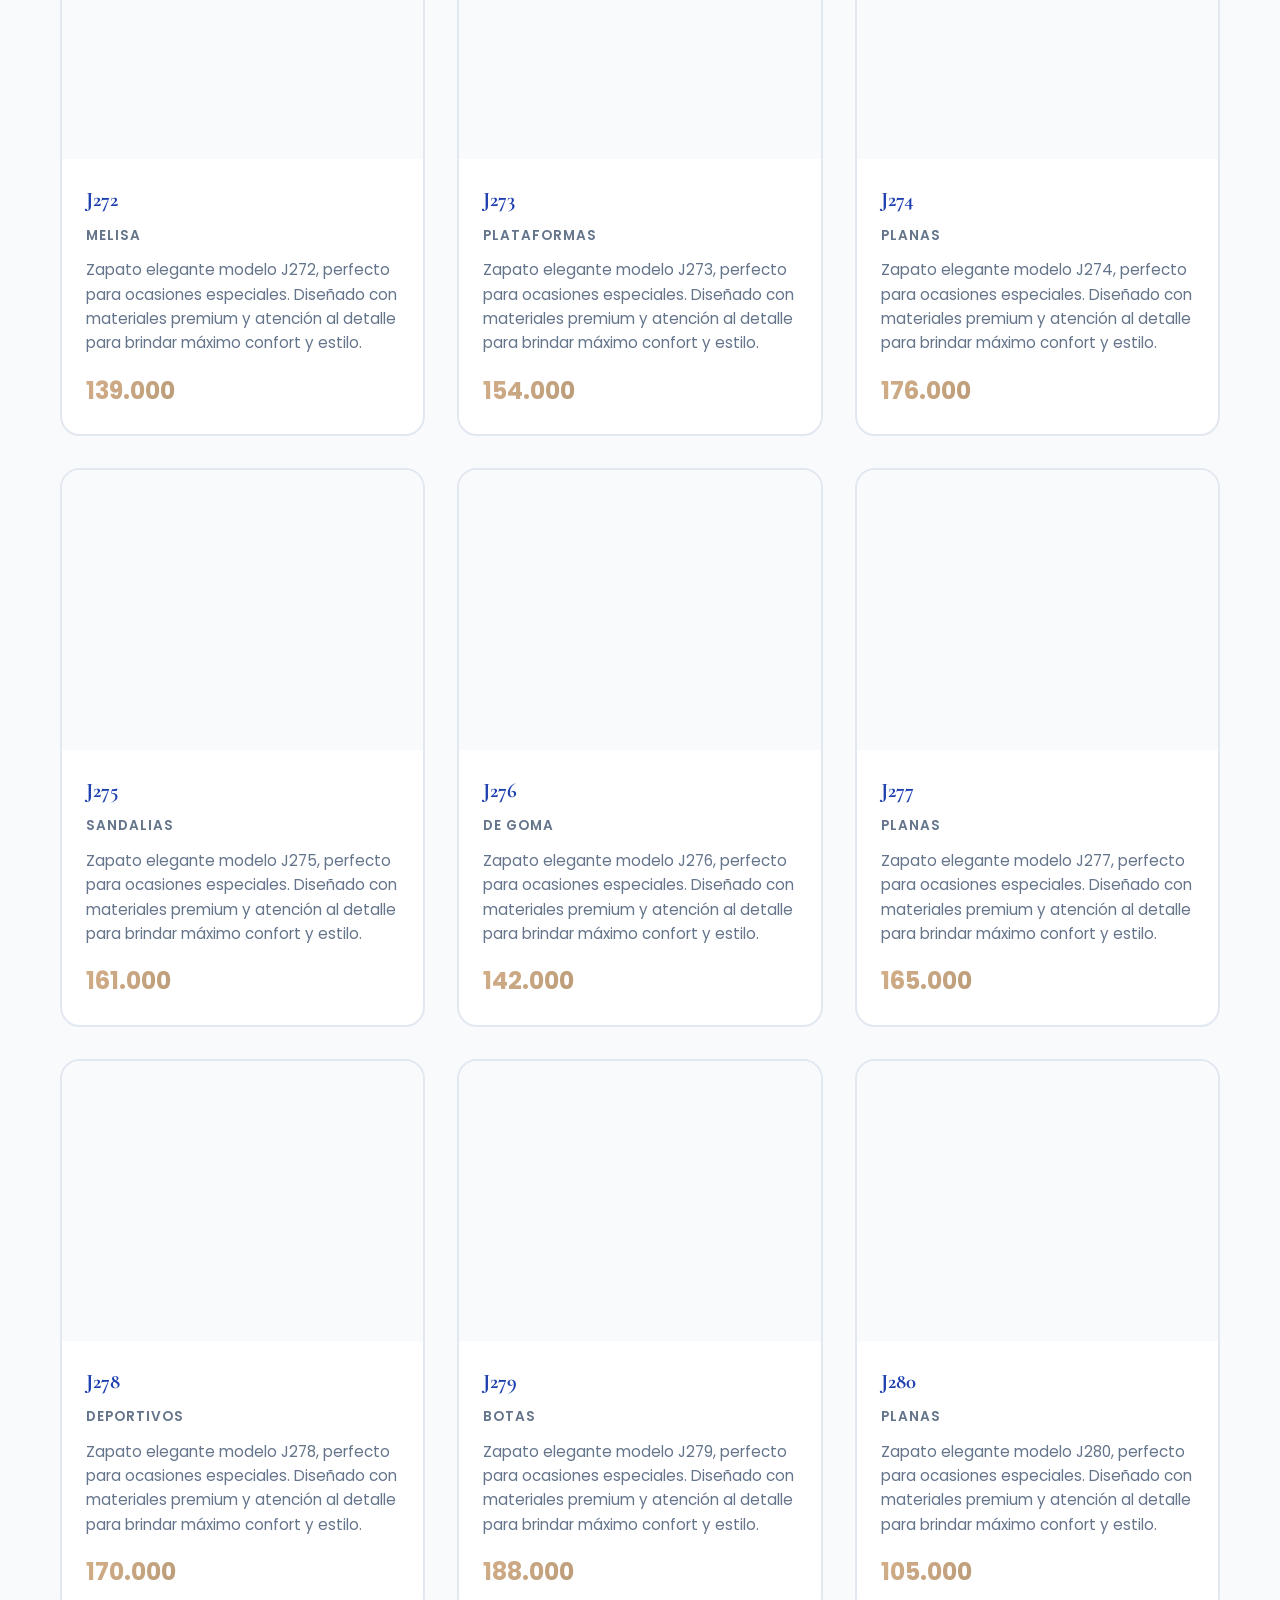
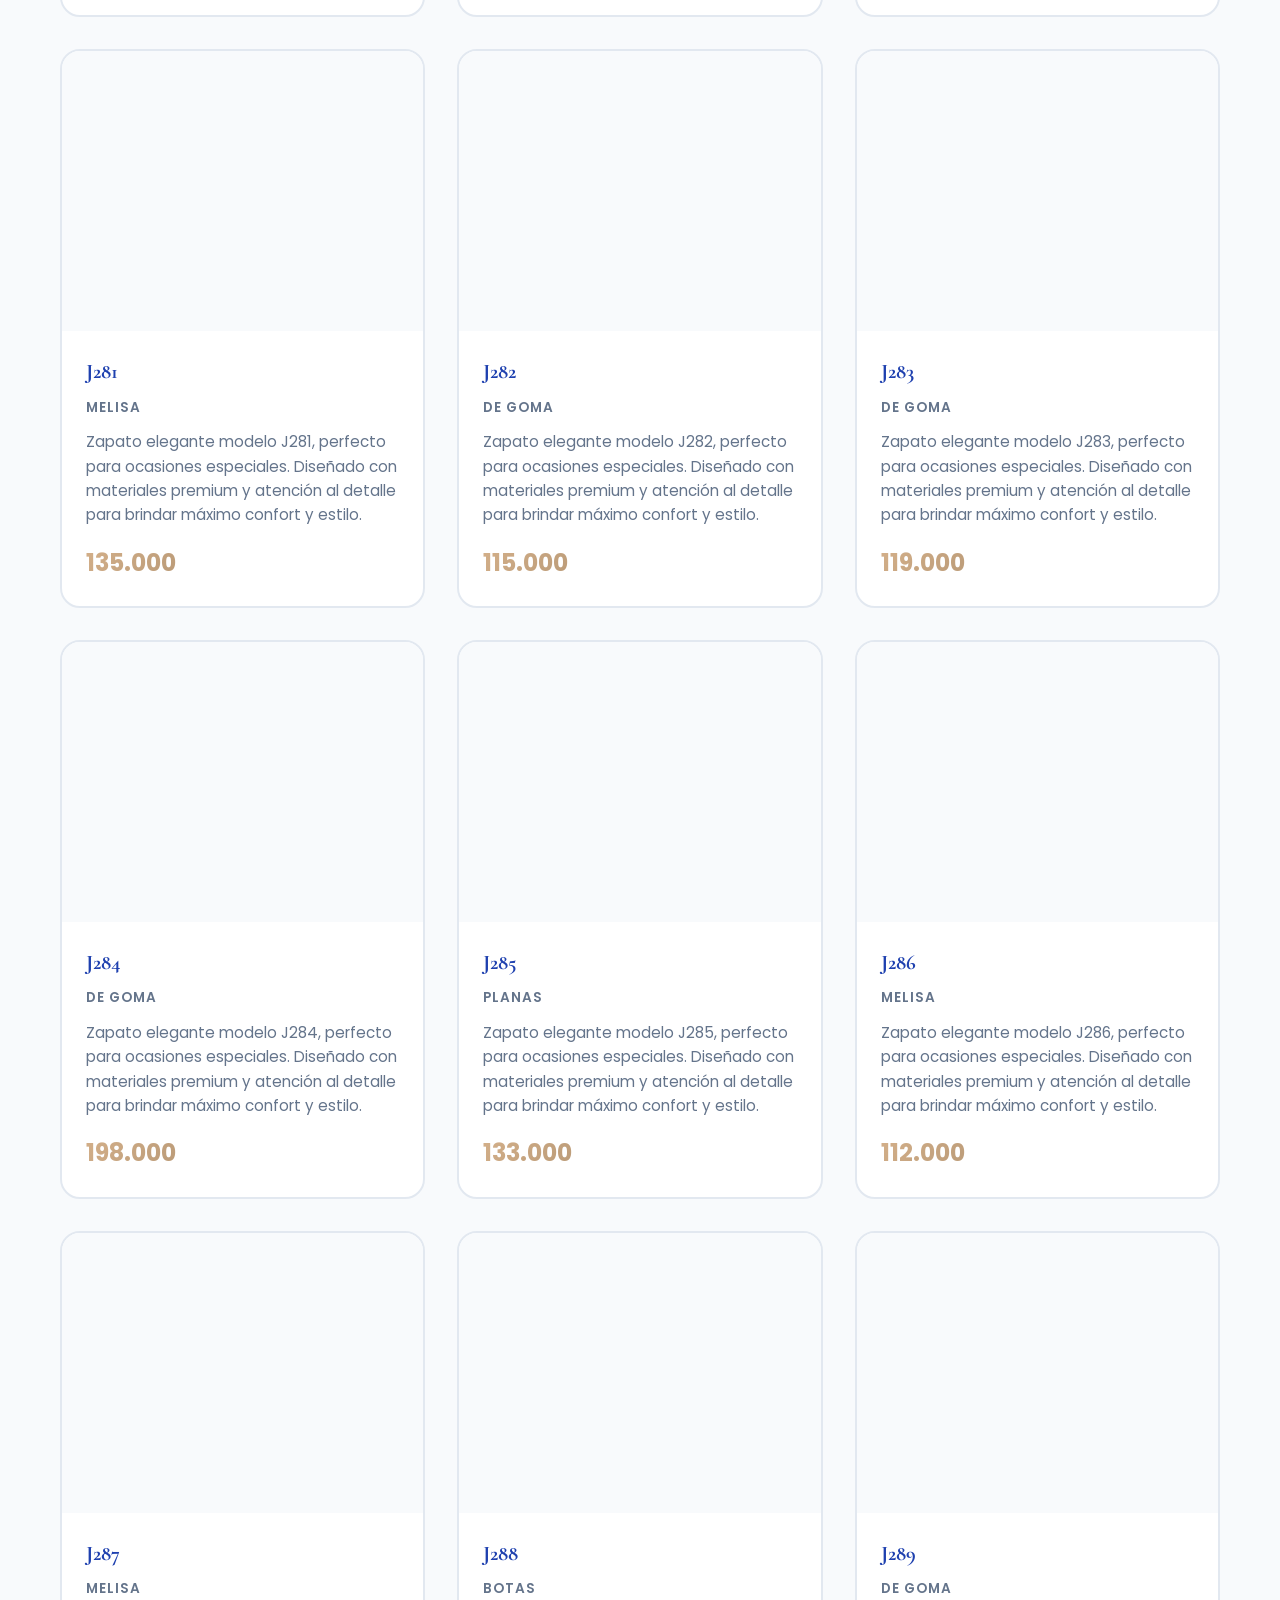
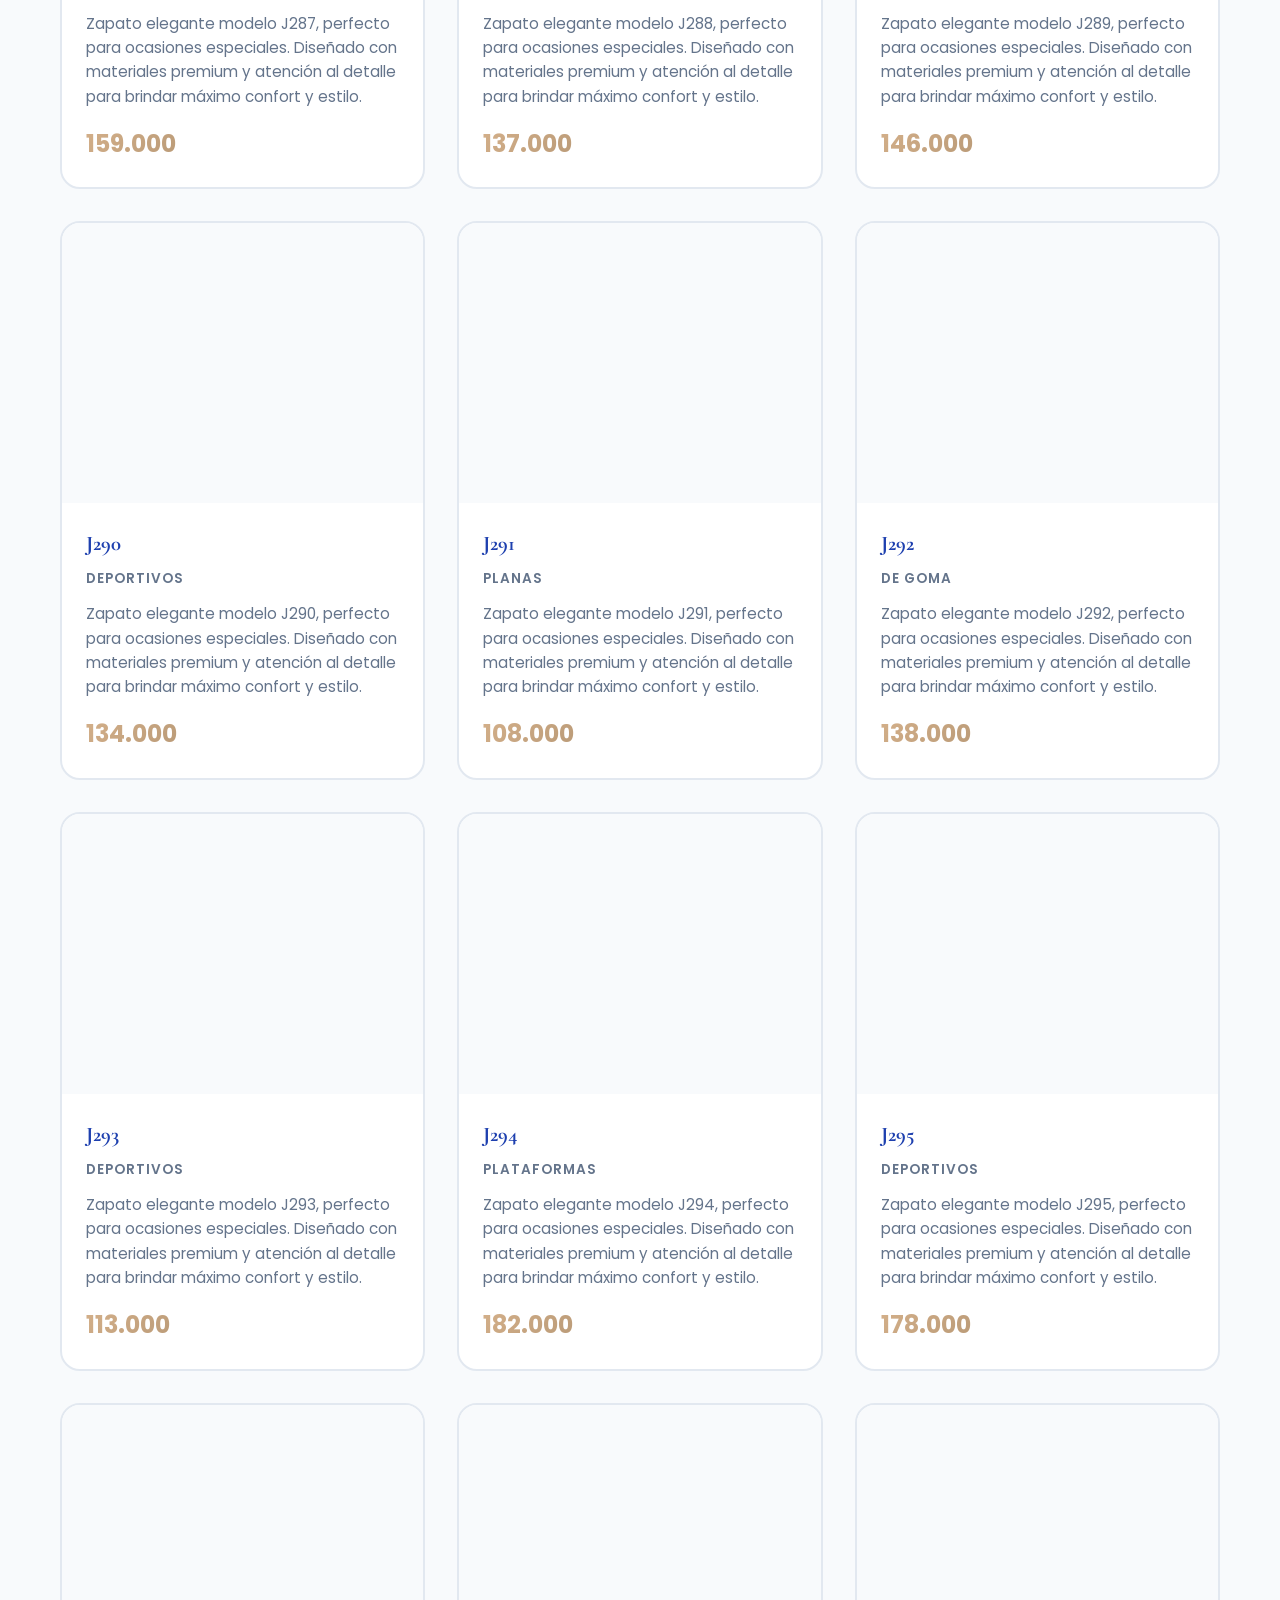
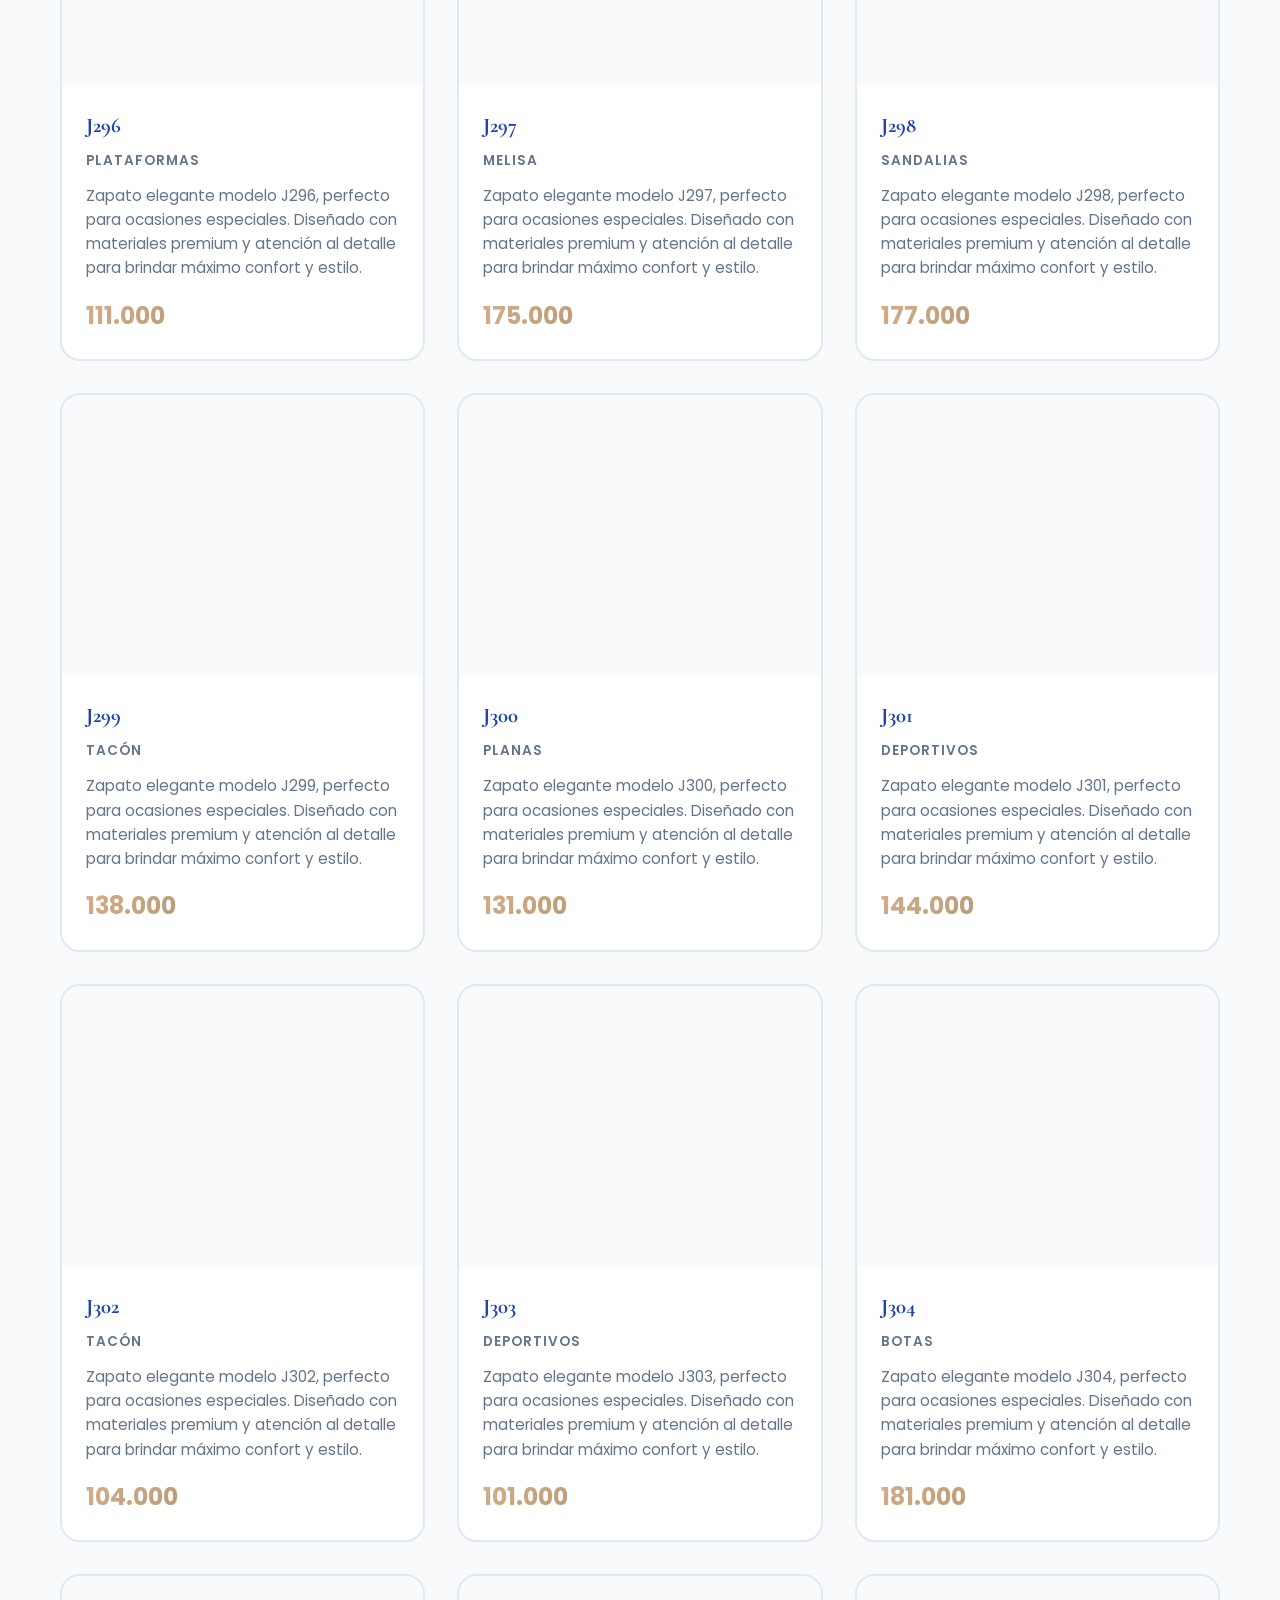
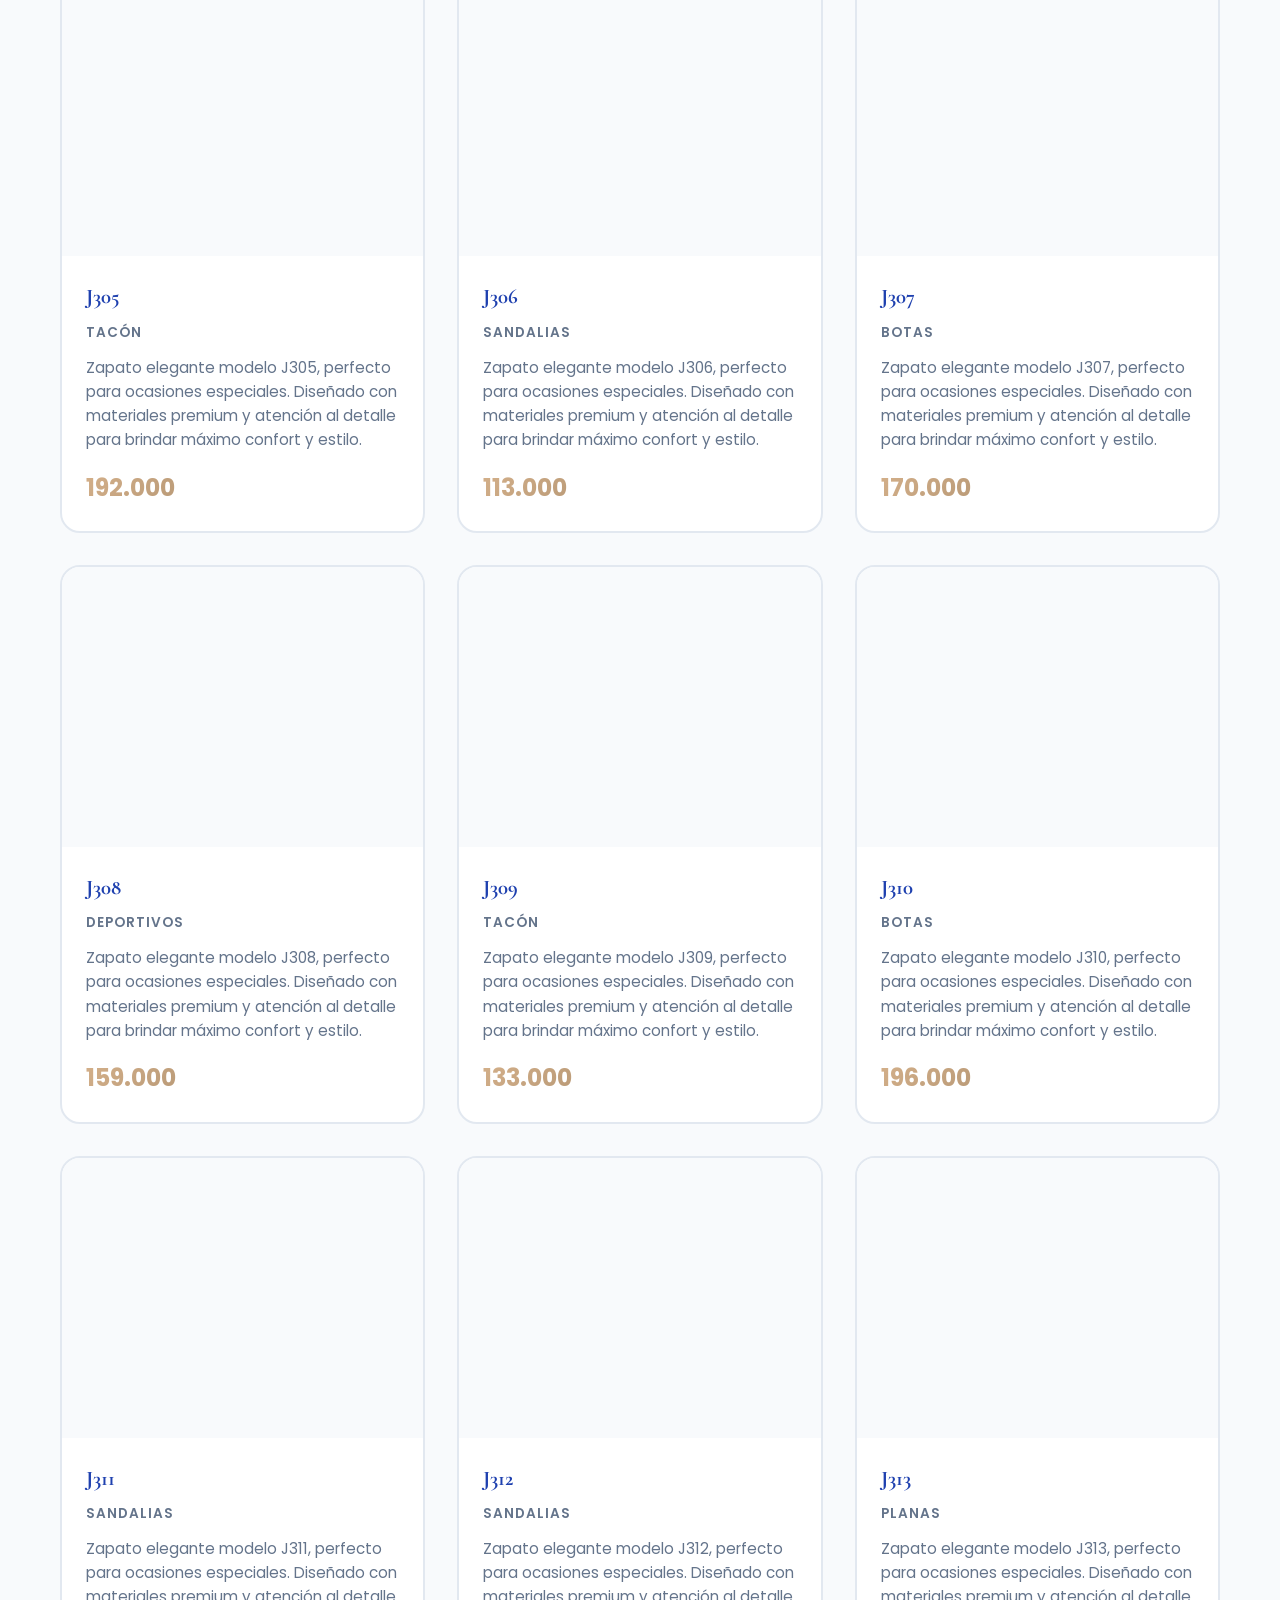
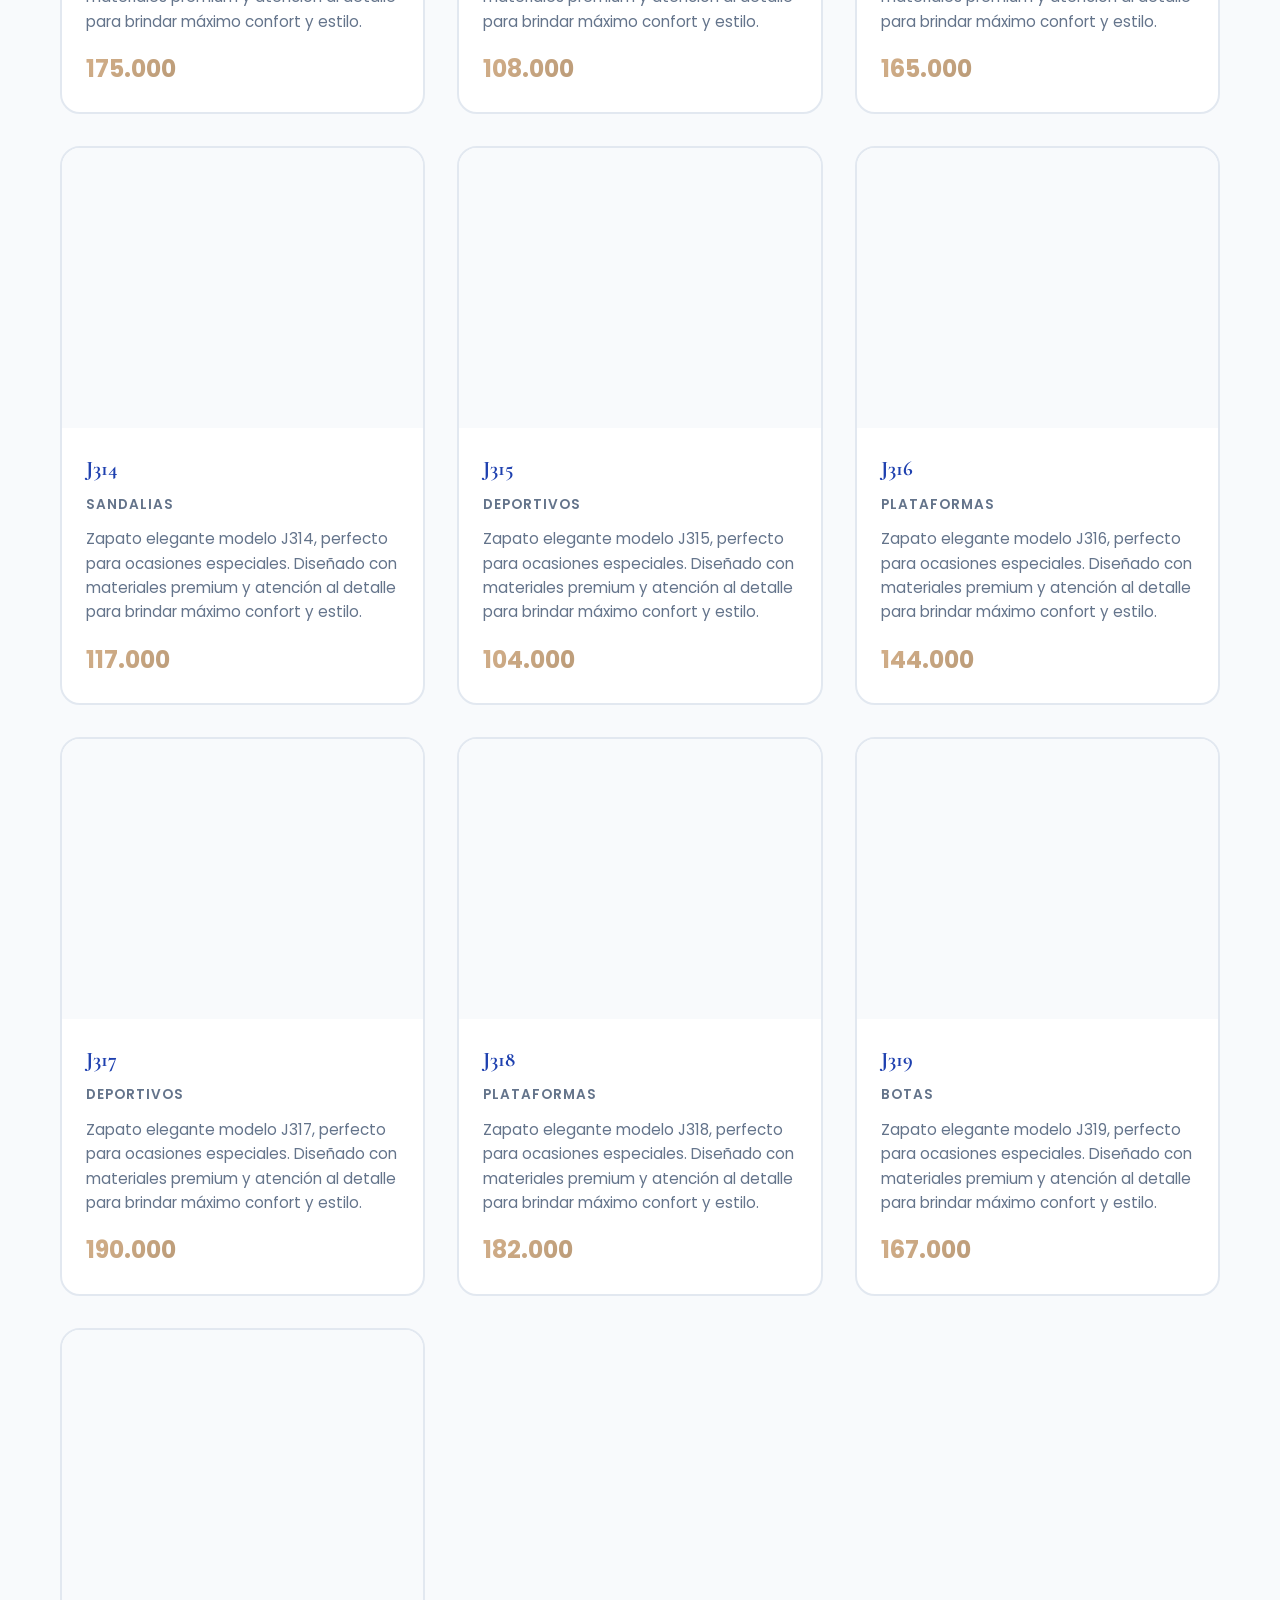
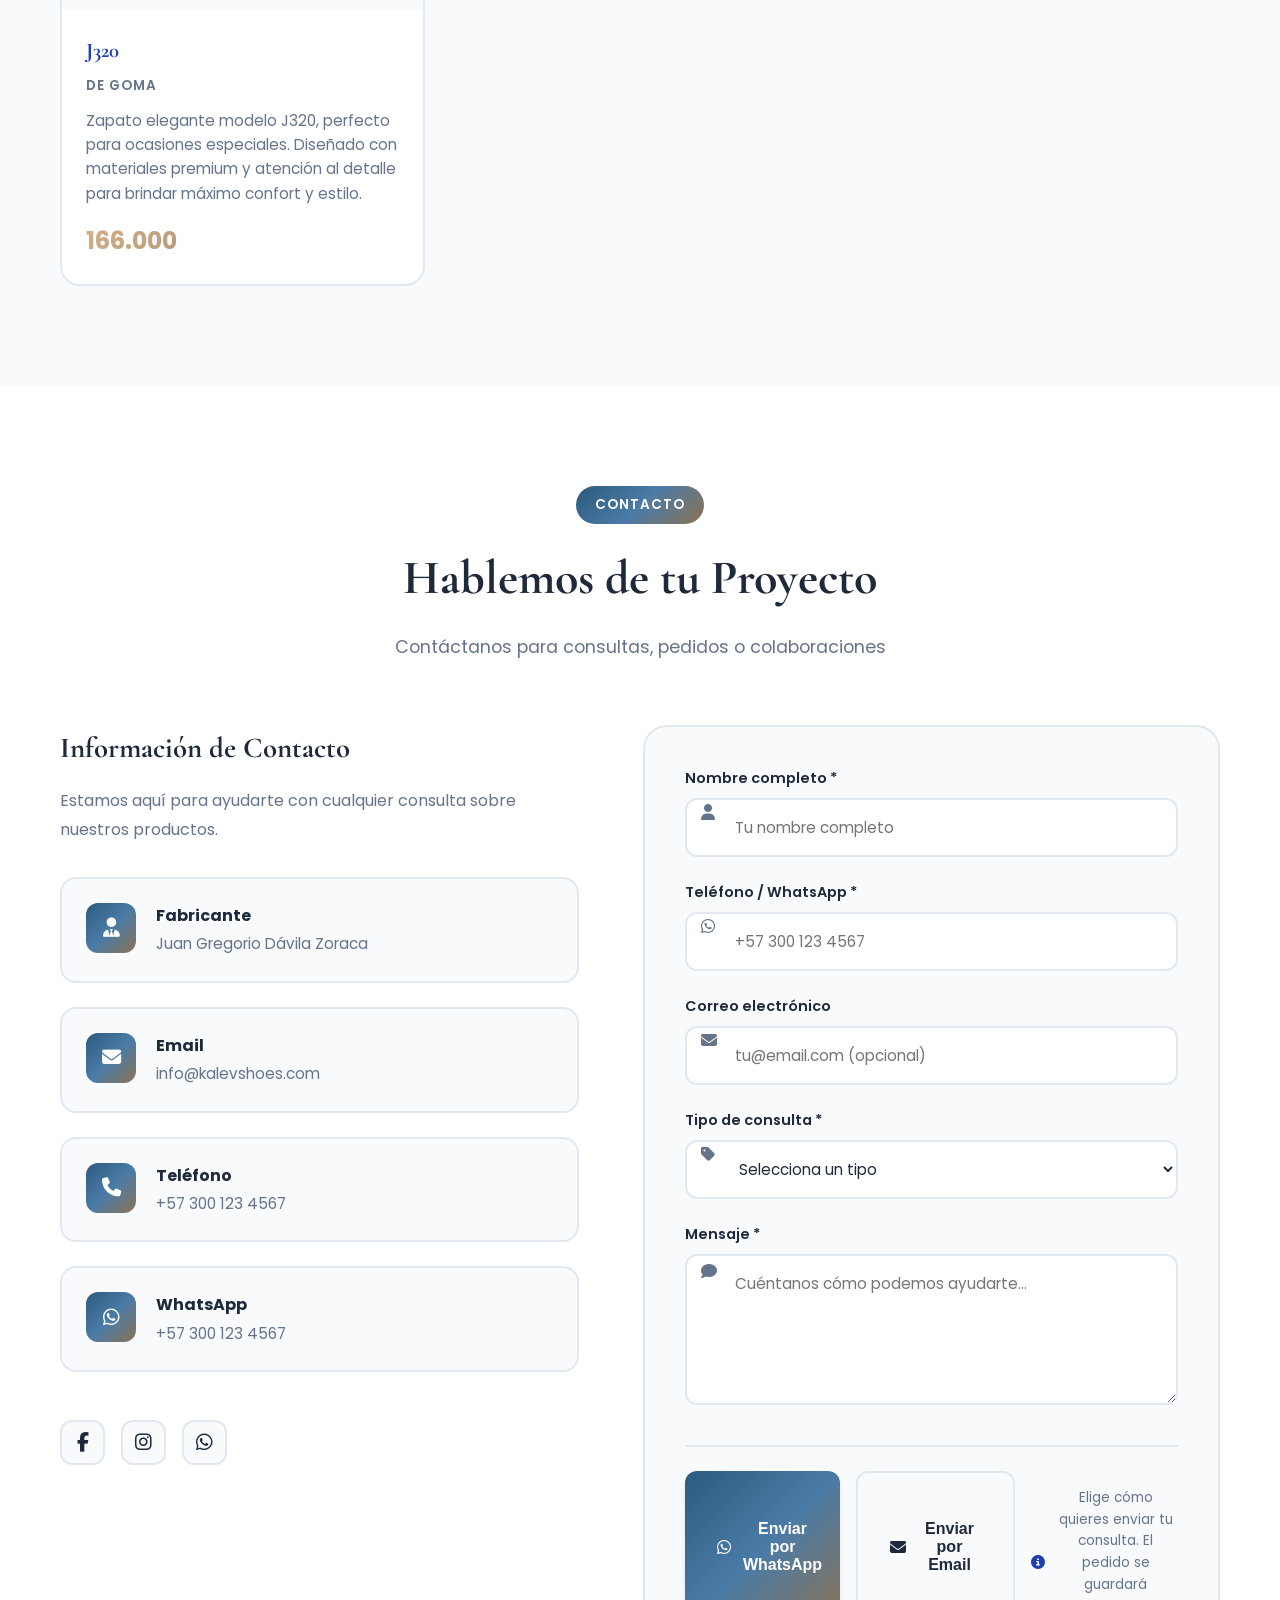
==== commit 18a6ce75: "Arreglos de toda la pagina" ====
--- a/index.html
+++ b/index.html
@@ -71,6 +71,9 @@
                 <a href="admin.html" class="admin-access-btn" aria-label="Administrador" title="Administrador">
                     <i class="fas fa-user-shield"></i>
                 </a>
+                <a href="diagnostico.html" class="diagnostic-btn" aria-label="Diagnóstico" title="Diagnóstico del Sistema">
+                    <i class="fas fa-stethoscope"></i>
+                </a>
             </div>
         </div>
     </nav>
@@ -206,38 +209,51 @@
             <div class="catalog-search" data-aos="fade-up" data-aos-delay="50">
                 <i class="fas fa-search"></i>
                 <input type="text" id="productSearch" placeholder="Buscar productos por referencia, categoría o descripción...">
-            </div>
-            
+                <div class="search-results" id="resultsCount"></div>
+            </div>
+
             <div class="catalog-filters" data-aos="fade-up" data-aos-delay="100">
-                <div class="filter-group">
-                    <i class="fas fa-filter"></i>
-                    <select id="categoryFilter" class="filter-select">
-                        <option value="">Todas las categorías</option>
-                        <option value="Plataformas">Plataformas</option>
-                        <option value="Planas">Planas</option>
-                        <option value="De Goma">De Goma</option>
-                        <option value="Melisa">Melisa</option>
-                        <option value="Tacón">Tacón</option>
-                        <option value="Sandalias">Sandalias</option>
-                        <option value="Botas">Botas</option>
-                        <option value="Deportivos">Deportivos</option>
-                    </select>
-                </div>
-                <div class="filter-group">
-                    <i class="fas fa-dollar-sign"></i>
-                    <select id="priceFilter" class="filter-select">
-                        <option value="">Todos los precios</option>
-                        <option value="low">Menos de $150.000</option>
-                        <option value="high">$150.000 o más</option>
-                    </select>
-                </div>
-            </div>
-            
+                <div class="filter-row">
+                    <div class="filter-group">
+                        <i class="fas fa-tag"></i>
+                        <select id="categoryFilter" class="filter-select">
+                            <option value="">Mostrar todas</option>
+                            <option value="Plataformas">Plataformas</option>
+                            <option value="Planas">Planas</option>
+                            <option value="De Goma">De Goma</option>
+                            <option value="Melisa">Melisa</option>
+                            <option value="Tacón">Tacón</option>
+                            <option value="Sandalias">Sandalias</option>
+                            <option value="Botas">Botas</option>
+                            <option value="Deportivos">Deportivos</option>
+                        </select>
+                    </div>
+                    <div class="filter-group">
+                        <i class="fas fa-sort"></i>
+                        <select id="sortFilter" class="filter-select">
+                            <option value="">Sin ordenar</option>
+                            <option value="name">Nombre A-Z</option>
+                            <option value="price-low">Precio: Menor a Mayor</option>
+                            <option value="price-high">Precio: Mayor a Menor</option>
+                            <option value="newest">Más Recientes</option>
+                            <option value="popular">Más Populares</option>
+                        </select>
+                    </div>
+                </div>
+
+                <div class="filter-actions">
+                    <button class="btn btn-outline btn-sm" onclick="clearAllFilters()">
+                        <i class="fas fa-times"></i> Limpiar
+                    </button>
+                </div>
+            </div>
+
             <div id="catalogGrid" class="catalog-grid"></div>
-            
+
             <div id="noResults" class="no-results" style="display: none;">
                 <i class="fas fa-search"></i>
                 <p>No se encontraron productos con los filtros seleccionados</p>
+                <button class="btn btn-primary" onclick="clearAllFilters()">Limpiar Filtros</button>
             </div>
         </div>
     </section>
@@ -515,12 +531,13 @@
         <i class="fas fa-arrow-up"></i>
     </button>
 
-
-
-    <!-- Scripts -->
+<!-- Scripts -->
     <script src="https://unpkg.com/aos@2.3.1/dist/aos.js"></script>
     <script src="https://cdn.jsdelivr.net/npm/@emailjs/browser@4/dist/email.min.js"></script>
+    <script src="supabase-config.js"></script>
     <script src="shared-functions.js"></script>
+    <script src="reset-products.js"></script>
     <script src="script.js"></script>
+
 </body>
-</html>
+</html>
--- a/styles.css
+++ b/styles.css
@@ -2,45 +2,54 @@
    VARIABLES & RESET
    ============================================ */
 :root {
-    /* Modern Color Palette - Professional & Creative */
-    --primary: #6366f1;
-    --primary-dark: #4f46e5;
-    --primary-light: #818cf8;
-    --primary-lighter: #a5b4fc;
-    
-    --accent: #f59e0b;
-    --accent-light: #fbbf24;
-    --accent-dark: #d97706;
-    
-    --success: #10b981;
+    /* Modern Blue Professional Color Palette */
+    --primary: #1e40af; /* Azul profesional principal */
+    --primary-dark: #1e3a8a;
+    --primary-light: #3b82f6;
+    --primary-lighter: #60a5fa;
+    --primary-super-light: #dbeafe;
+    
+    --accent: #06b6d4; /* Cyan moderno */
+    --accent-light: #22d3ee;
+    --accent-dark: #0891b2;
+    
+    --secondary: #64748b; /* Gris azul */
+    --secondary-light: #94a3b8;
+    --secondary-dark: #475569;
+    
+    --success: #10b981; /* Verde moderno */
     --success-light: #34d399;
-    --warning: #f59e0b;
-    --error: #ef4444;
-    --info: #3b82f6;
-    
-    --purple: #8b5cf6;
+    --warning: #f59e0b; /* Amarillo moderno */
+    --error: #ef4444; /* Rojo moderno */
+    --info: #3b82f6; /* Azul info */
+    --purple: #8b5cf6; /* Púrpura moderno */
     --purple-light: #a78bfa;
-    --pink: #ec4899;
+    --pink: #ec4899; /* Rosa moderno */
     --pink-light: #f472b6;
     
-    --bg: #ffffff;
-    --bg-alt: #f8fafc;
+    --bg: #ffffff; /* Blanco puro */
+    --bg-alt: #f8fafc; /* Gris muy claro */
     --bg-card: #ffffff;
-    --bg-hover: #f1f5f9;
-    
-    --bg-dark: #0f172a;
+    --bg-hover: #f1f5f9; /* Hover azul claro */
+    --bg-gradient: linear-gradient(135deg, #667eea 0%, #764ba2 100%);
+    
+    --bg-dark: #0f172a; /* Azul muy oscuro */
     --bg-dark-alt: #1e293b;
-    --bg-dark-card: #1e293b;
-    
-    --text: #1e293b;
+    --bg-dark-card: #334155;
+    
+    --text: #1e293b; /* Texto azul oscuro */
     --text-light: #64748b;
     --text-lighter: #94a3b8;
     --text-dark: #ffffff;
-    --text-dark-light: #cbd5e1;
-    
-    --border: #e2e8f0;
+    --text-dark-light: #f1f5f9;
+    
+    --border: #e2e8f0; /* Borde azul claro */
     --border-light: #f1f5f9;
-    --border-dark: #334155;
+    --border-dark: #cbd5e1;
+    
+    /* Shadows - Modern & Soft */
+    --shadow-sm: 0 1px 2px 0 rgba(30, 64, 175, 0.05);
+    --shadow: 0 1px 3px 0 rgba(30, 64, 175, 0.1), 0 1px 2px 0 rgba(30, 64, 175, 0.06);
     
     /* Shadows - Modern & Soft */
     --shadow-sm: 0 1px 2px 0 rgba(0, 0, 0, 0.05);
@@ -50,11 +59,12 @@
     --shadow-xl: 0 20px 25px -5px rgba(0, 0, 0, 0.1), 0 10px 10px -5px rgba(0, 0, 0, 0.04);
     --shadow-2xl: 0 25px 50px -12px rgba(0, 0, 0, 0.25);
     
-    /* Gradients - Modern & Vibrant */
-    --gradient-primary: linear-gradient(135deg, #6366f1 0%, #8b5cf6 50%, #ec4899 100%);
-    --gradient-accent: linear-gradient(135deg, #f59e0b 0%, #f97316 100%);
-    --gradient-success: linear-gradient(135deg, #10b981 0%, #059669 100%);
-    --gradient-hero: linear-gradient(135deg, #667eea 0%, #764ba2 100%);
+    /* Gradients - Modern Wood Theme */
+    --gradient-primary: linear-gradient(135deg, #2d5a7d 0%, #4a7ba7 50%, #8b7355 100%);
+    --gradient-accent: linear-gradient(135deg, #d4b08a 0%, #8b7355 100%);
+    --gradient-success: linear-gradient(135deg, #7a9d54 0%, #9bb67a 100%);
+    --gradient-hero: linear-gradient(135deg, #f5f1e8 0%, #e8dcc0 50%, #2d5a7d 100%);
+    --gradient-card: linear-gradient(135deg, rgba(141, 115, 85, 0.1) 0%, rgba(45, 90, 125, 0.1) 100%);
     --gradient-card: linear-gradient(135deg, rgba(99, 102, 241, 0.1) 0%, rgba(139, 92, 246, 0.1) 100%);
     
     /* Transitions */
@@ -333,6 +343,42 @@
     transform: rotate(180deg);
 }
 
+.customer-access-btn,
+.admin-access-btn,
+.diagnostic-btn {
+    width: 40px;
+    height: 40px;
+    border: 2px solid var(--border);
+    border-radius: 10px;
+    background: var(--bg-alt);
+    color: var(--text);
+    text-decoration: none;
+    display: flex;
+    align-items: center;
+    justify-content: center;
+    transition: var(--transition);
+    font-size: 1.1rem;
+}
+
+.customer-access-btn:hover,
+.admin-access-btn:hover,
+.diagnostic-btn:hover {
+    background: var(--primary);
+    color: white;
+    border-color: var(--primary);
+    transform: translateY(-2px);
+    box-shadow: var(--shadow-md);
+}
+
+.diagnostic-btn {
+    background: linear-gradient(135deg, #e74c3c, #c0392b);
+    color: white;
+}
+
+.diagnostic-btn:hover {
+    background: linear-gradient(135deg, #c0392b, #a93226);
+}
+
 .mobile-menu-toggle {
     display: none;
     flex-direction: column;
@@ -943,10 +989,20 @@
 
 .catalog-filters {
     display: flex;
+    flex-direction: column;
+    gap: 1.5rem;
+    margin-bottom: 3rem;
+    align-items: center;
+    width: 100%;
+}
+
+.filter-row {
+    display: flex;
     justify-content: center;
     gap: 1rem;
-    margin-bottom: 3rem;
     flex-wrap: wrap;
+    width: 100%;
+    max-width: 1200px;
 }
 
 .filter-group {
@@ -958,16 +1014,21 @@
     border-radius: 12px;
     border: 2px solid var(--border);
     transition: var(--transition);
+    min-width: 200px;
+    justify-content: center;
+    box-shadow: var(--shadow-sm);
 }
 
 .filter-group:hover {
     border-color: var(--primary);
     box-shadow: var(--shadow-md);
+    transform: translateY(-2px);
 }
 
 .filter-group i {
     color: var(--primary);
     font-size: 1rem;
+    flex-shrink: 0;
 }
 
 .filter-select {
@@ -980,7 +1041,52 @@
     cursor: pointer;
     outline: none;
     appearance: none;
-    min-width: 200px;
+    min-width: 150px;
+    flex: 1;
+}
+
+.filter-select:focus {
+    outline: none;
+}
+
+/* Advanced Filters */
+.advanced-filters {
+    width: 100%;
+    max-width: 1200px;
+    margin-top: 1rem;
+    padding: 1.5rem;
+    background: var(--bg);
+    border-radius: 12px;
+    border: 2px solid var(--border);
+    box-shadow: var(--shadow);
+    overflow: hidden;
+    transition: all 0.3s ease;
+}
+
+.advanced-filters .filter-row {
+    justify-content: center;
+    margin-bottom: 0;
+}
+
+.filter-actions {
+    display: flex;
+    justify-content: center;
+    margin-top: 1rem;
+    gap: 1rem;
+}
+
+/* Button Styles for Filters */
+#advancedFiltersToggle {
+    display: flex;
+    align-items: center;
+    gap: 0.5rem;
+    font-weight: 600;
+    transition: var(--transition);
+}
+
+#advancedFiltersToggle:hover {
+    transform: translateY(-2px);
+    box-shadow: var(--shadow-md);
 }
 
 .catalog-grid {
@@ -3783,3 +3889,4 @@
         width: 100%;
     }
 }
+
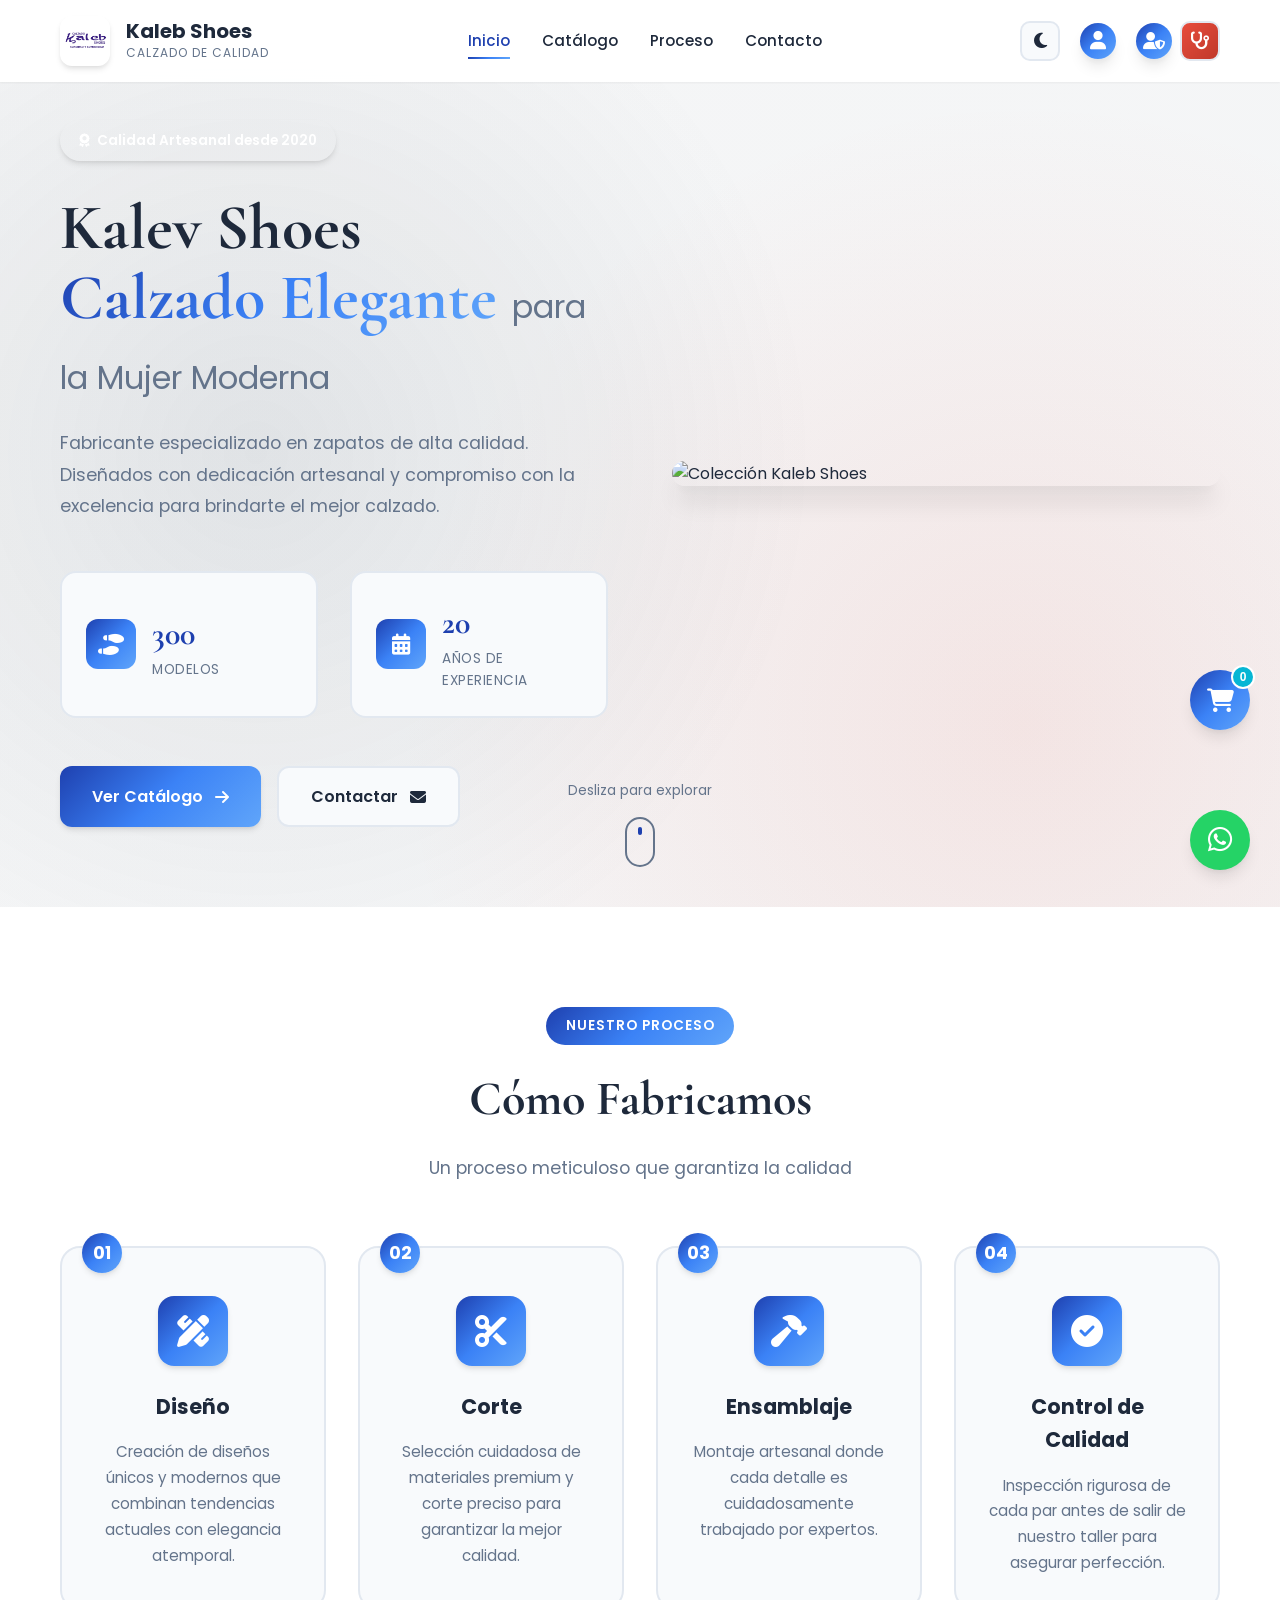
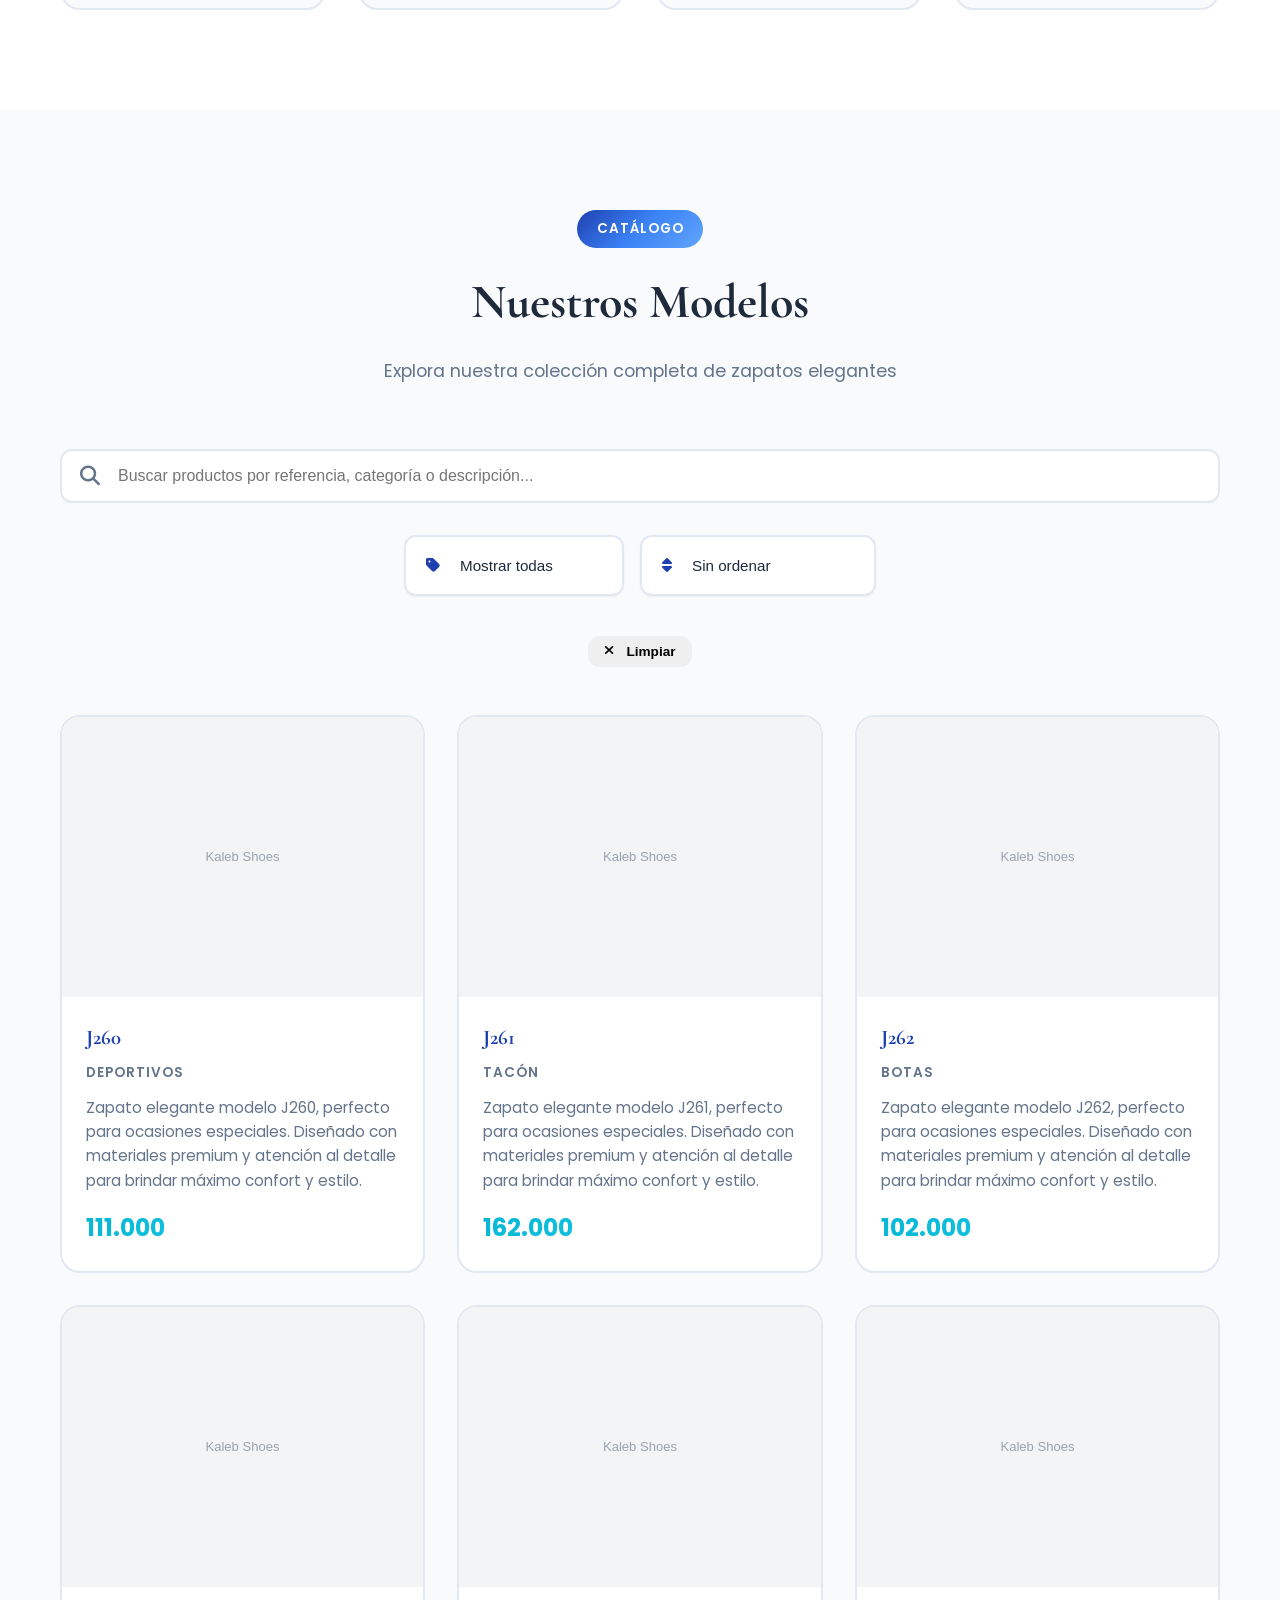
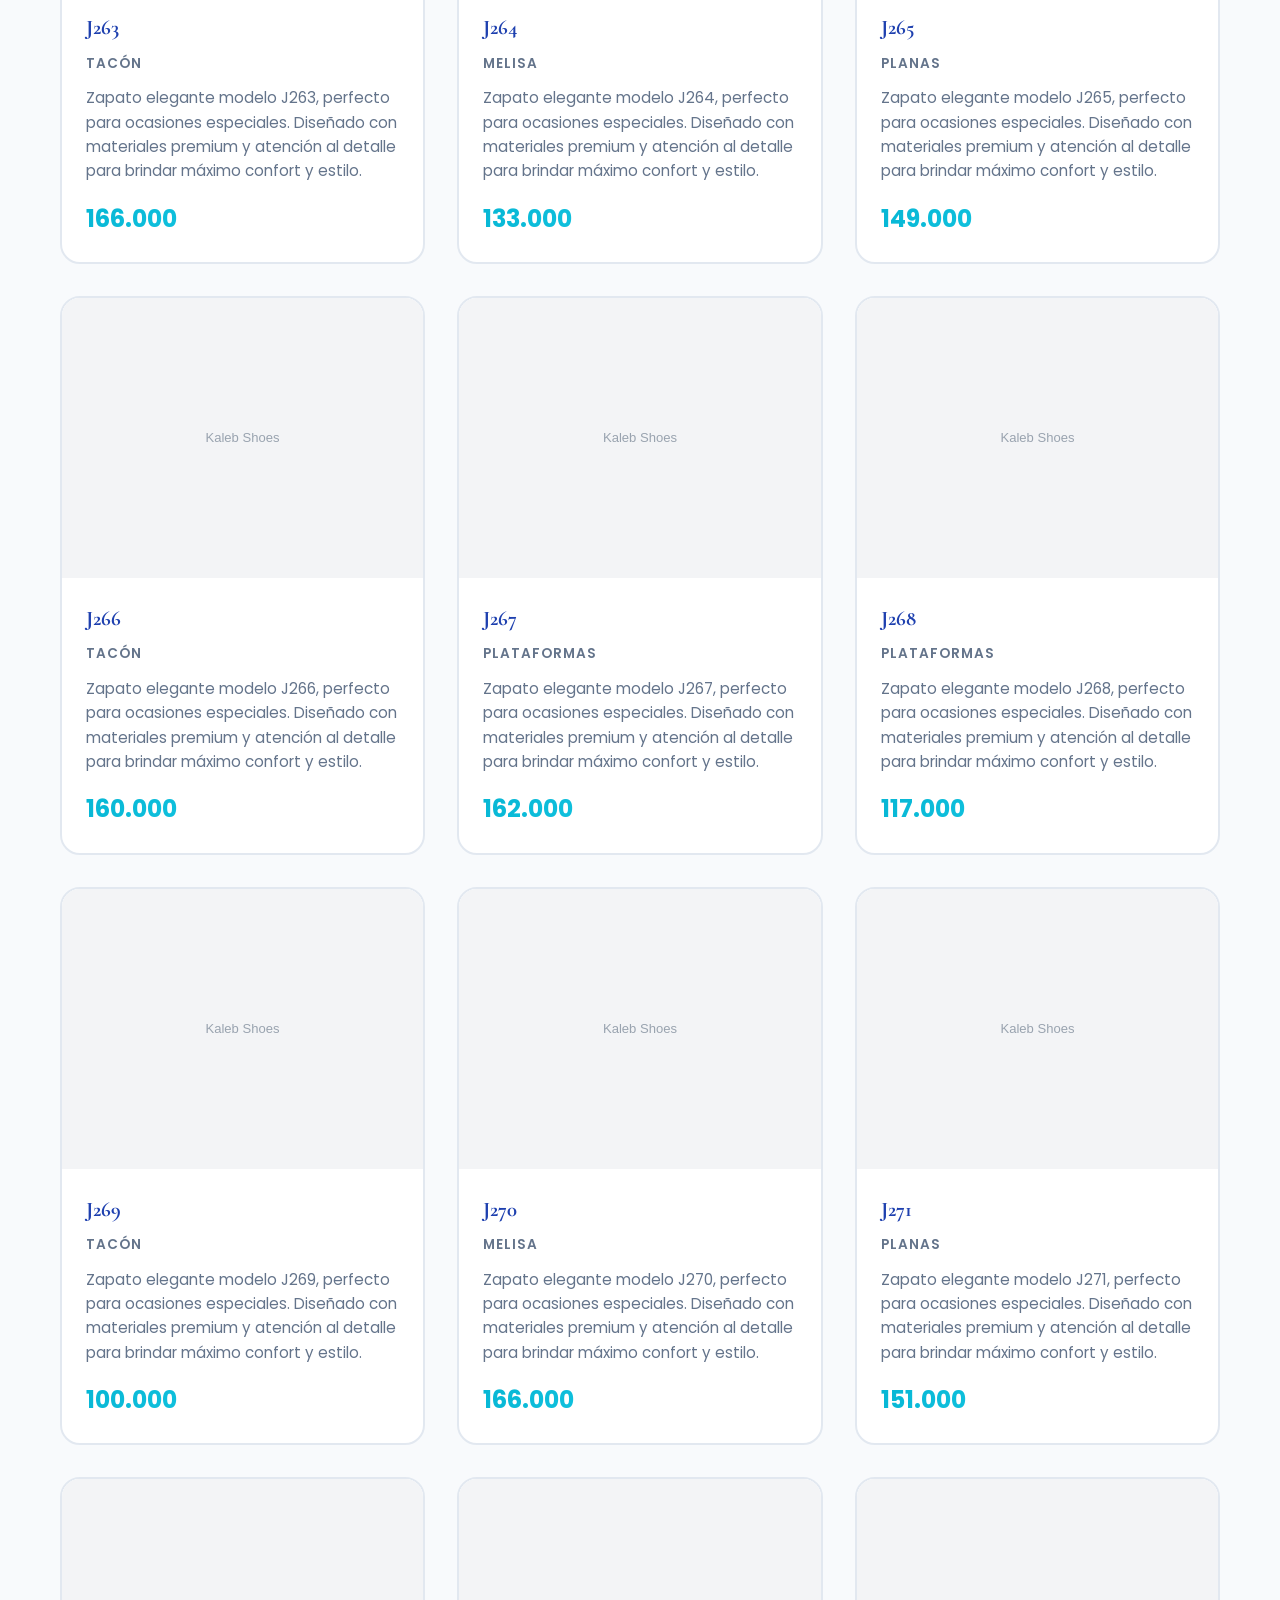
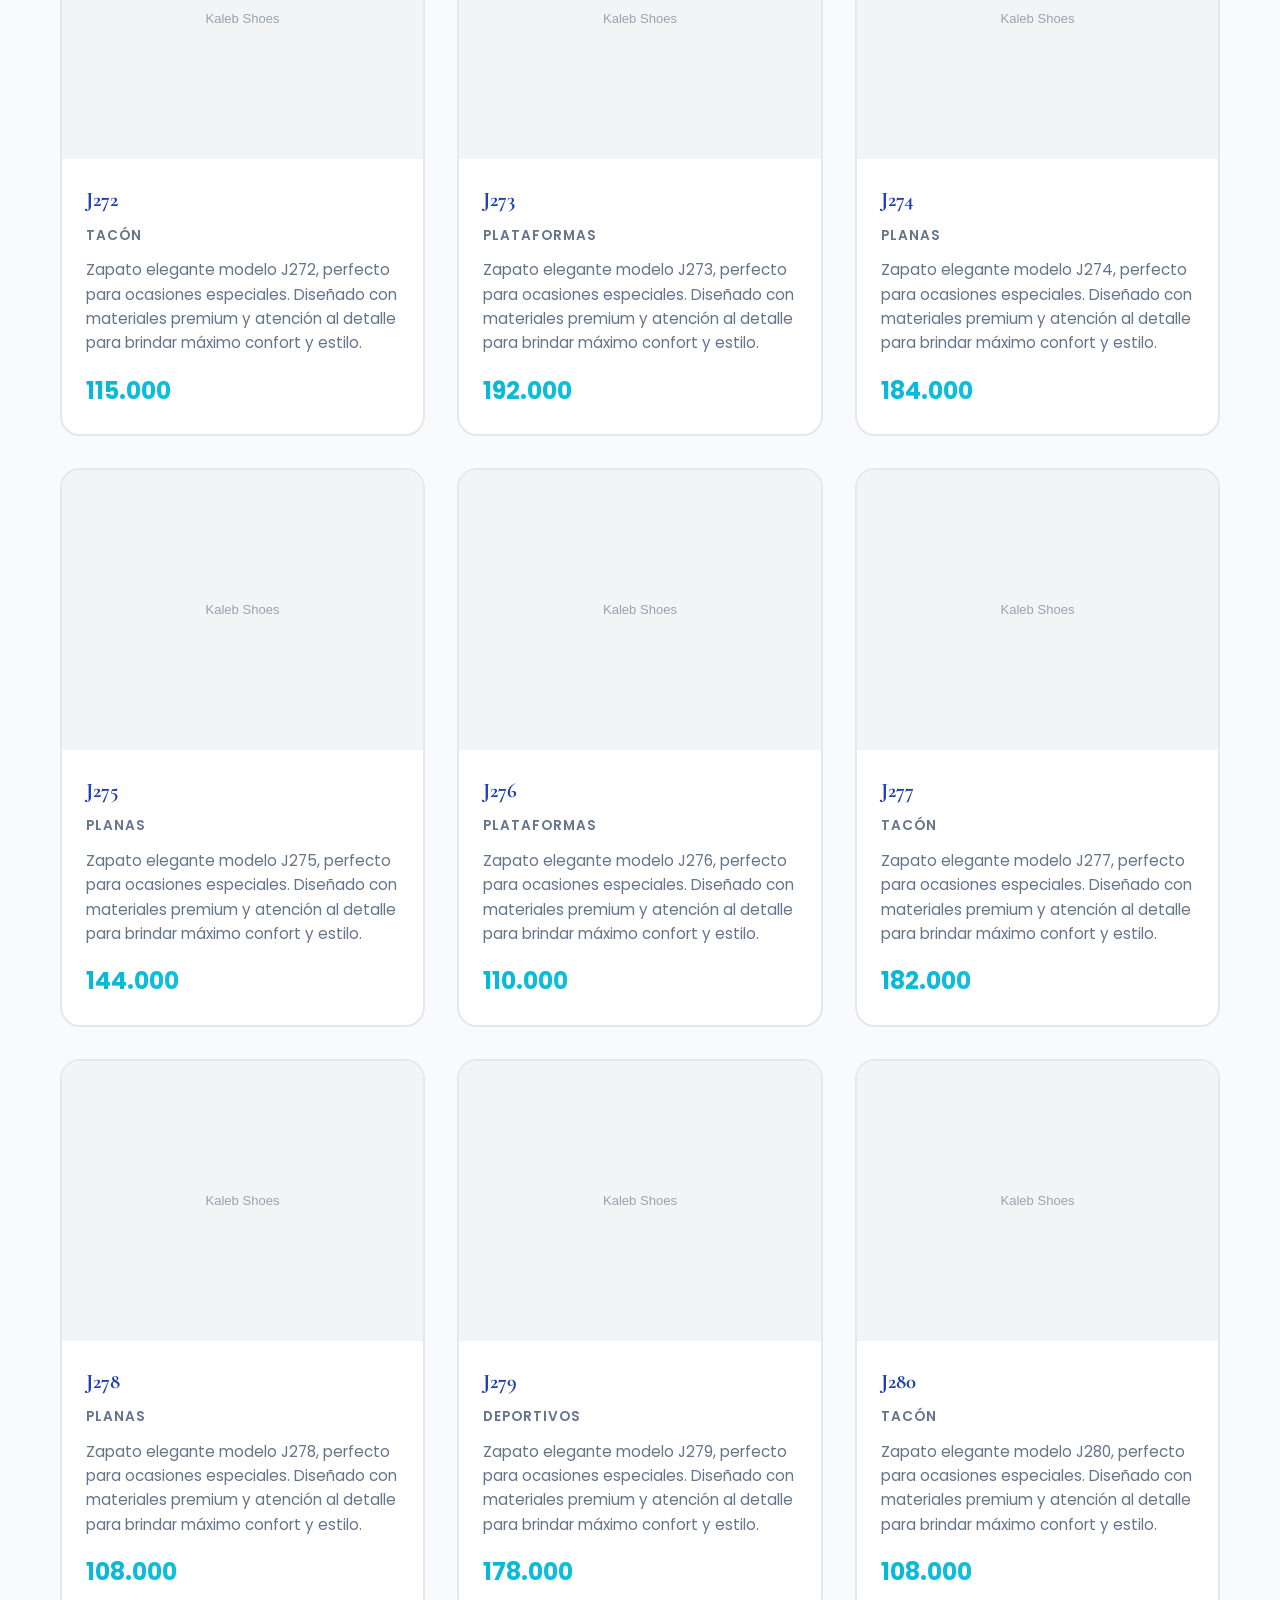
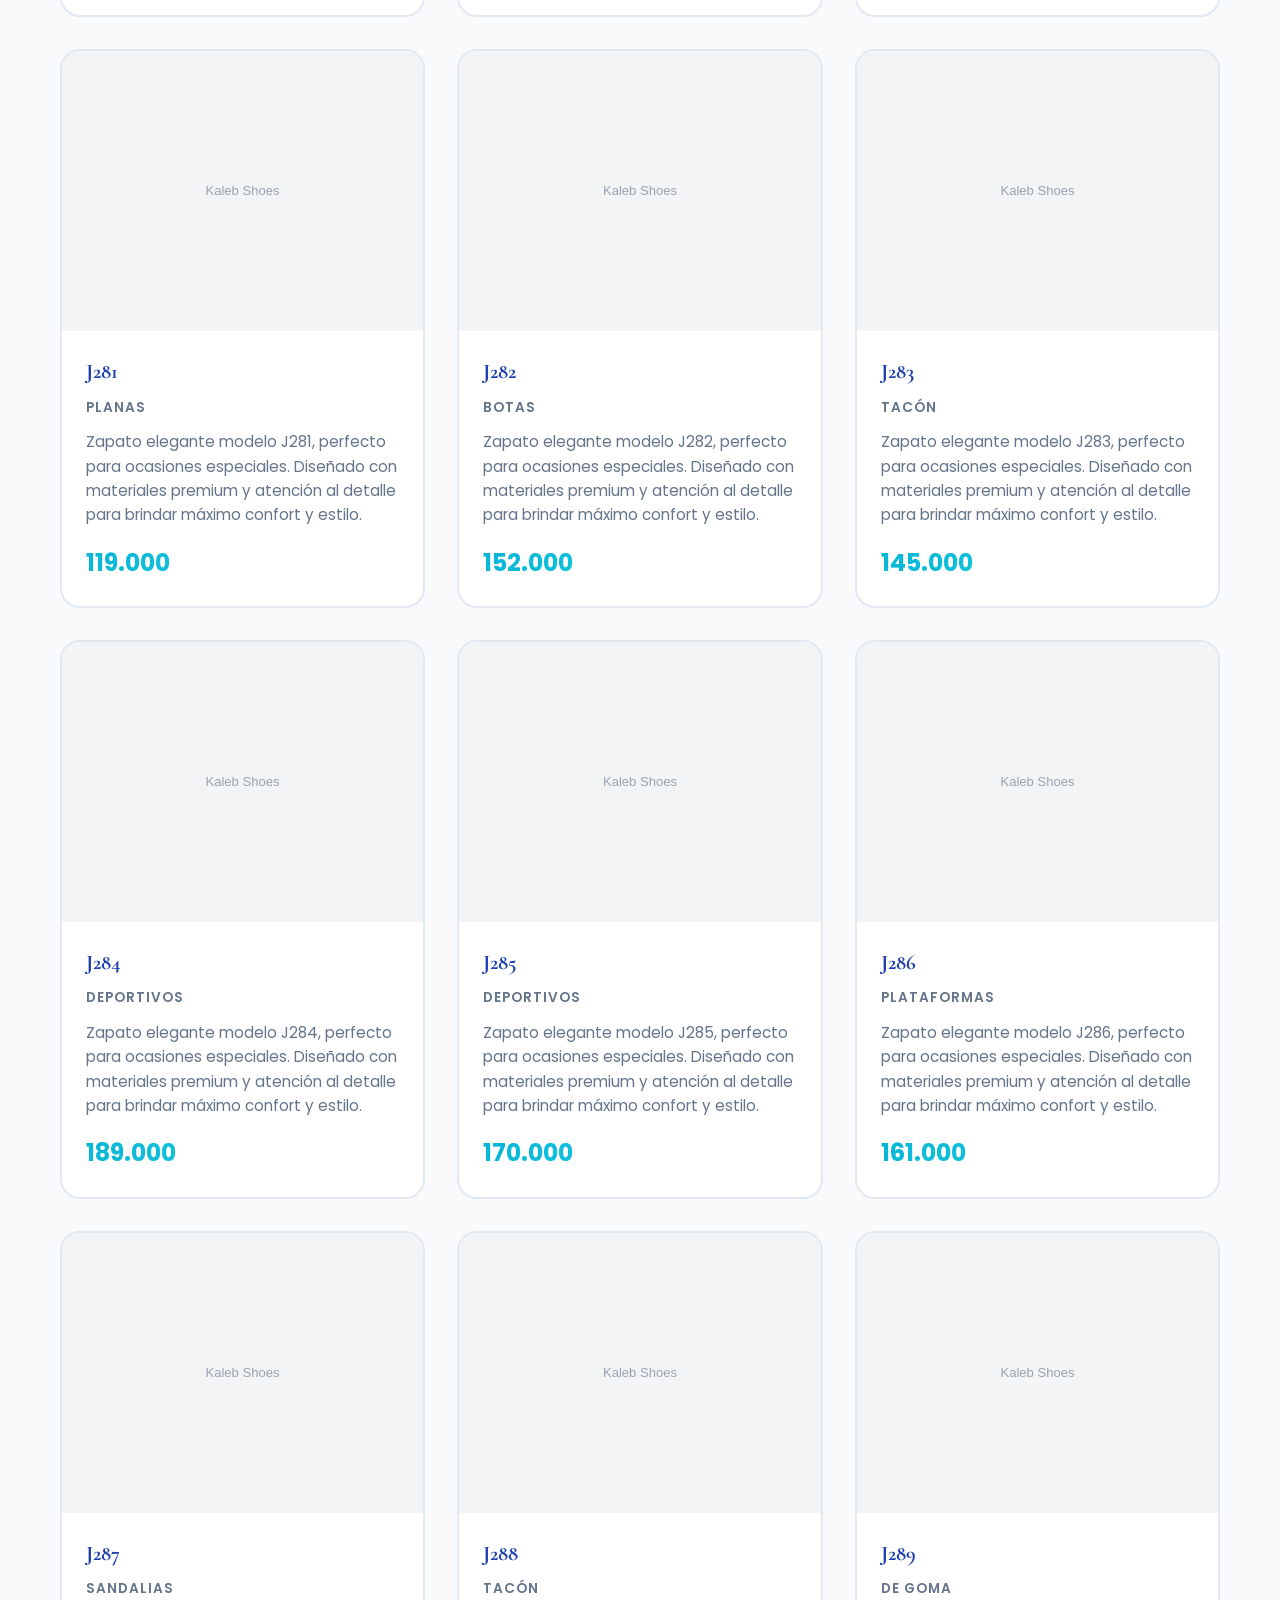
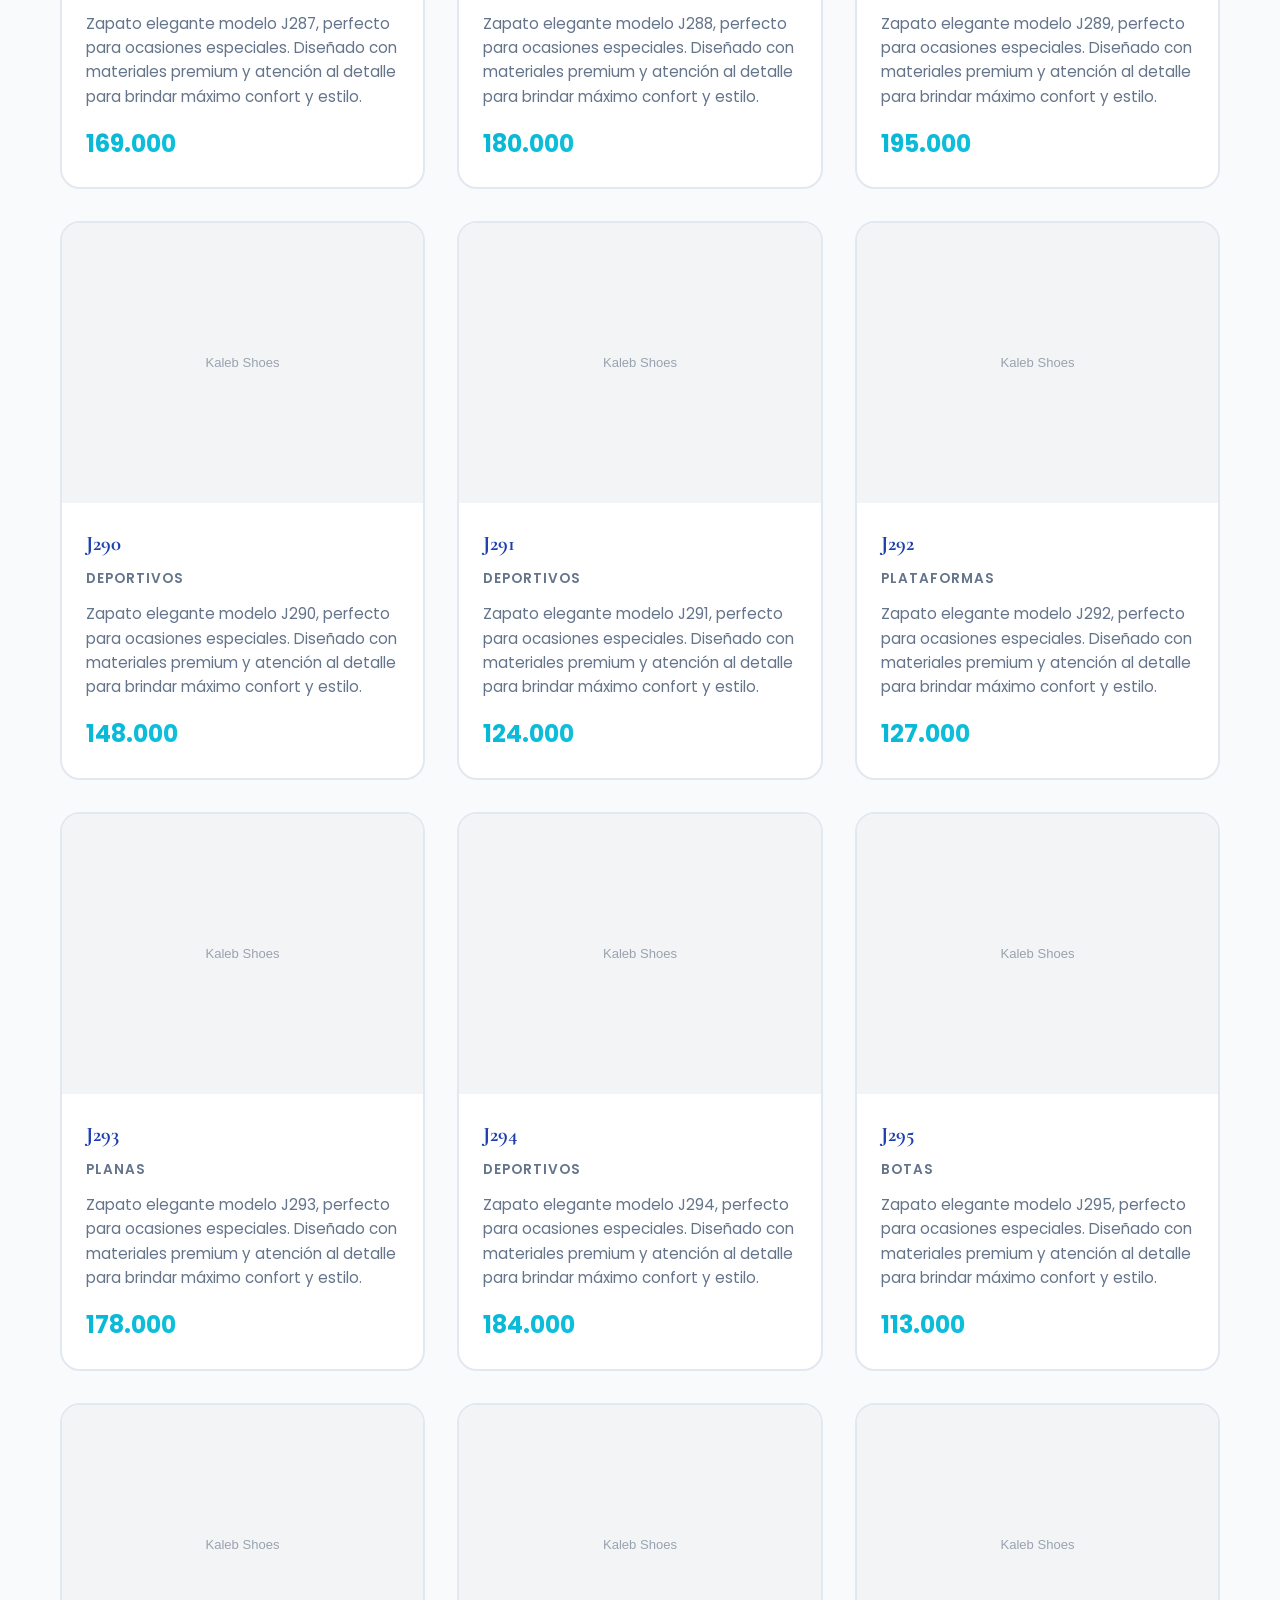
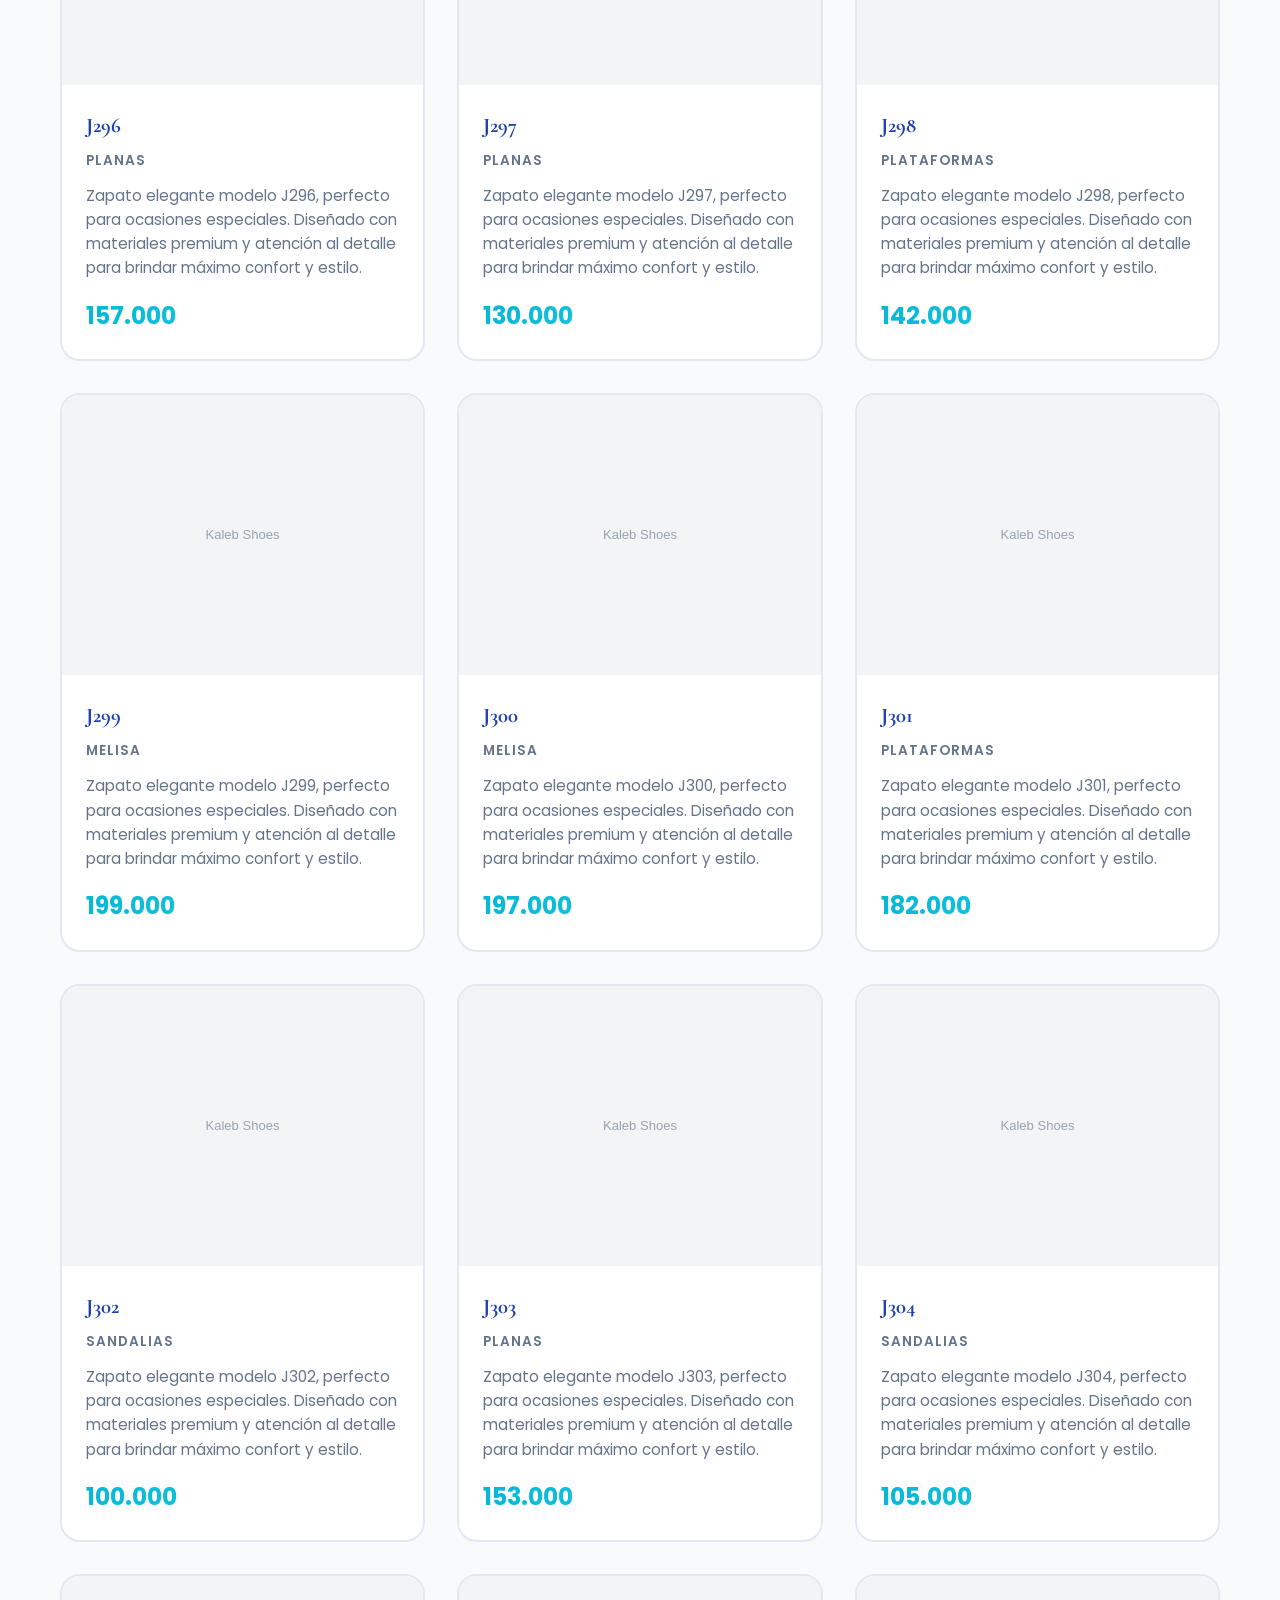
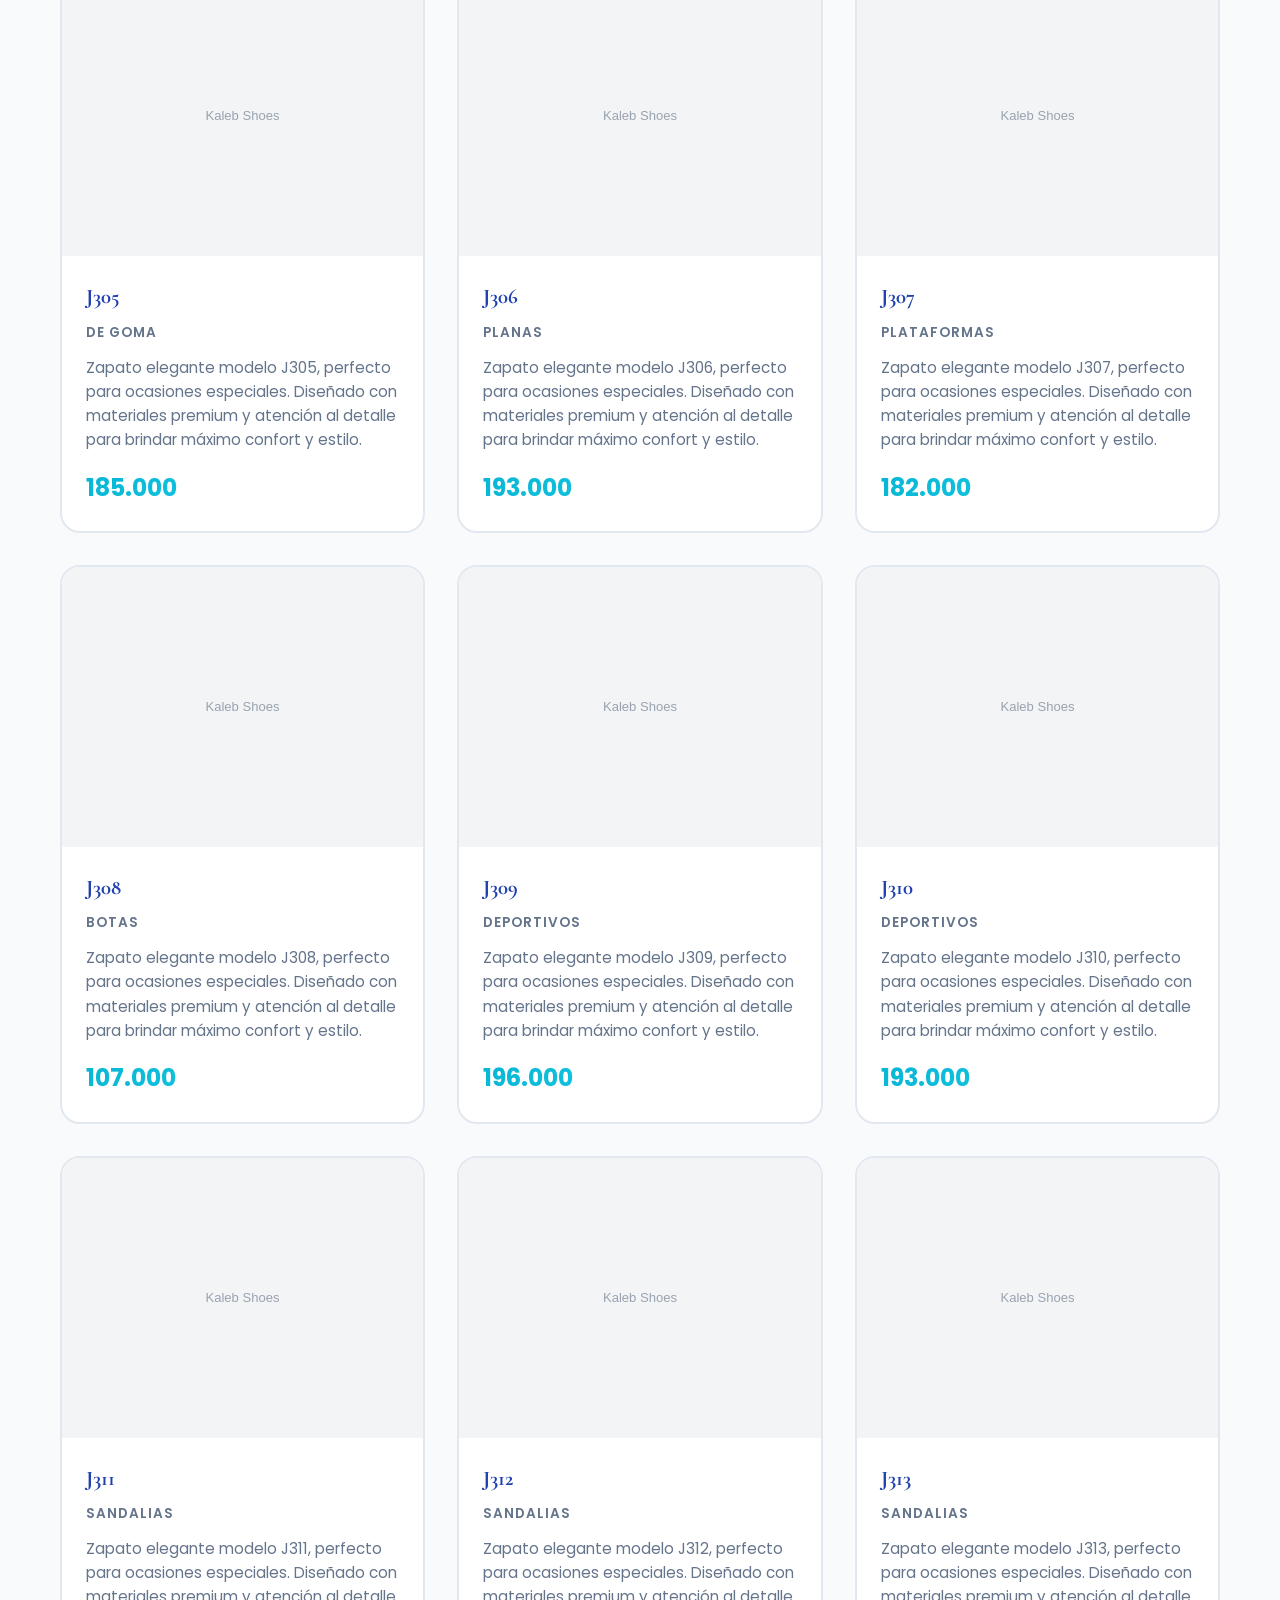
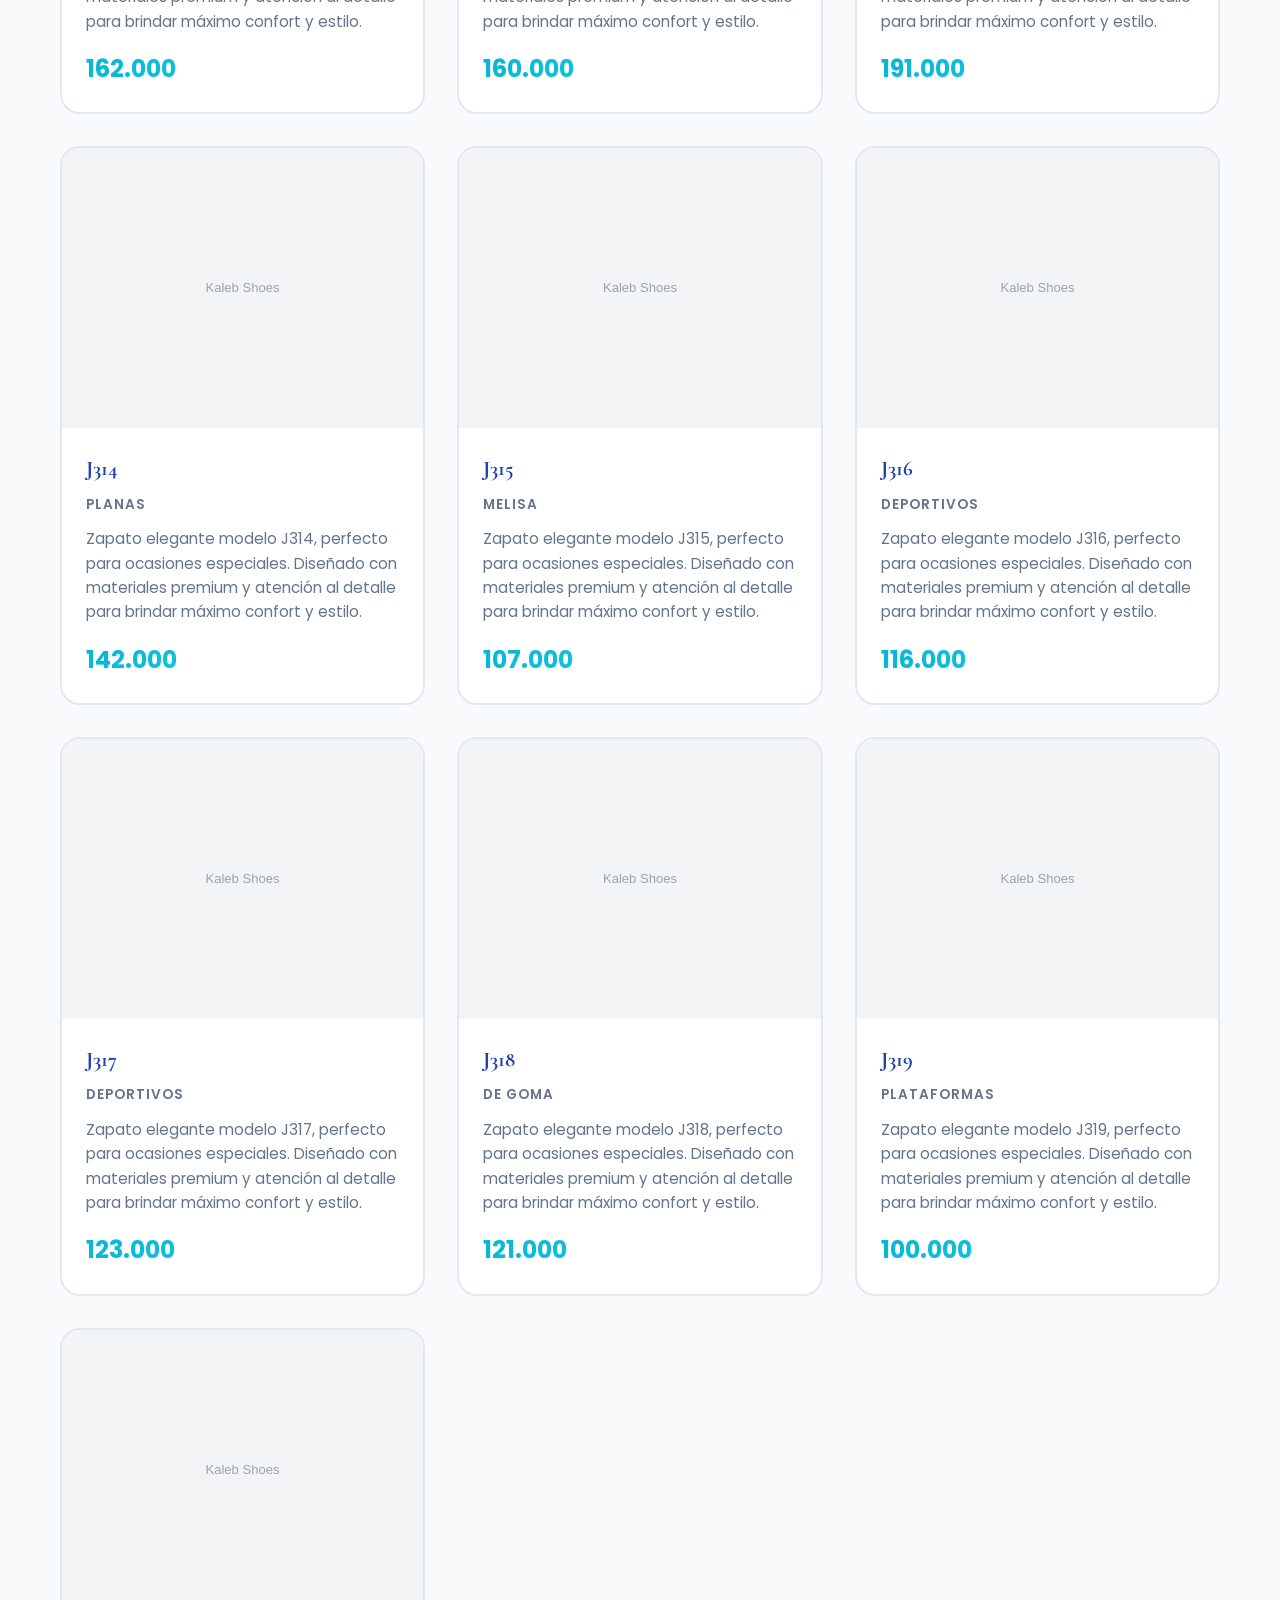
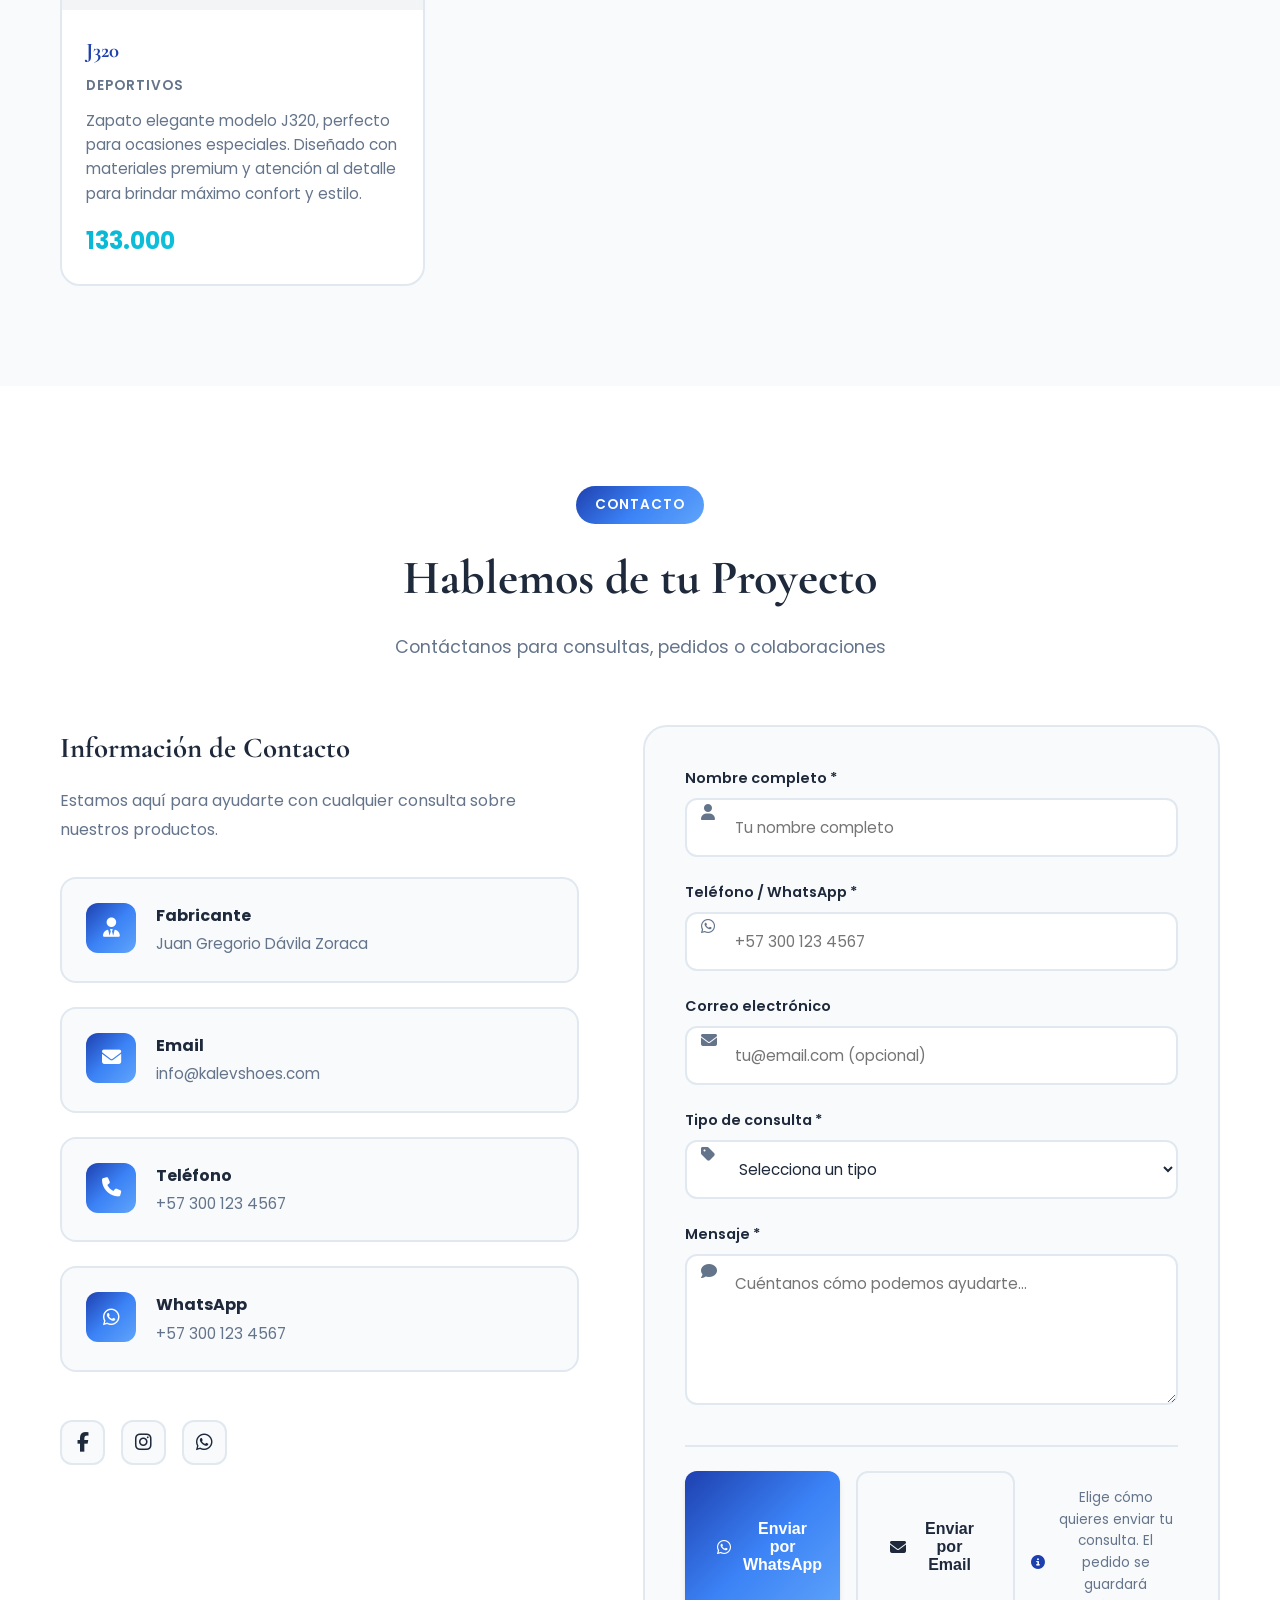
==== commit 6d3a3df4: "Arreglos de toda la pagina" ====
--- a/index.html
+++ b/index.html
@@ -3,9 +3,9 @@
 <head>
     <meta charset="UTF-8">
     <meta name="viewport" content="width=device-width, initial-scale=1.0">
-    <meta name="description" content="Kalev Shoes - Fabricante de zapatos elegantes para mujeres. Catálogo de calzado premium.">
-    <meta name="author" content="Kalev Shoes">
-    <title>Kalev Shoes | Fabricante de Calzado Elegante</title>
+    <meta name="description" content="Kaleb Shoes - Fabricante de zapatos elegantes para mujeres. Catálogo de calzado premium.">
+    <meta name="author" content="Kaleb Shoes">
+    <title>Kaleb Shoes | Fabricante de Calzado Elegante</title>
     
     <!-- Fonts -->
     <link rel="preconnect" href="https://fonts.googleapis.com">
@@ -26,7 +26,7 @@
     <div class="loader-wrapper" id="loader">
         <div class="loader-content">
             <div class="loader-logo">
-                <span class="logo-text">KV</span>
+                <img src="image.png" alt="Kaleb Shoes Logo" class="logo-image">
             </div>
             <div class="loader-bar">
                 <div class="loader-progress"></div>
@@ -40,10 +40,10 @@
         <div class="nav-container">
             <div class="nav-brand">
                 <div class="brand-logo">
-                    <span>KV</span>
+                    <img src="image.png" alt="Kaleb Shoes Logo" class="logo-image">
                 </div>
                 <div class="brand-text">
-                    <span class="brand-name">Kalev Shoes</span>
+                    <span class="brand-name">Kaleb Shoes</span>
                     <span class="brand-subtitle">Calzado de Calidad</span>
                 </div>
             </div>
@@ -68,9 +68,9 @@
                 <a href="user.html" class="customer-access-btn" aria-label="Mi Cuenta" title="Mi Cuenta">
                     <i class="fas fa-user"></i>
                 </a>
-                <a href="admin.html" class="admin-access-btn" aria-label="Administrador" title="Administrador">
+                <button class="admin-access-btn" id="adminAccessBtn" aria-label="Administrador" title="Administrador">
                     <i class="fas fa-user-shield"></i>
-                </a>
+                </button>
                 <a href="diagnostico.html" class="diagnostic-btn" aria-label="Diagnóstico" title="Diagnóstico del Sistema">
                     <i class="fas fa-stethoscope"></i>
                 </a>
@@ -135,7 +135,7 @@
             <div class="hero-image" data-aos="fade-left" data-aos-delay="500">
                 <div class="image-wrapper">
                     <div class="image-shine"></div>
-                    <img src="https://via.placeholder.com/700x600?text=Kalev+Shoes+Collection" alt="Colección Kalev Shoes" class="hero-img">
+                    <img src="https://via.placeholder.com/700x600?text=Kaleb+Shoes+Collection" alt="Colección Kaleb Shoes" class="hero-img">
                 </div>
             </div>
         </div>
@@ -401,10 +401,10 @@
             <div class="footer-content">
                 <div class="footer-brand">
                     <div class="brand-logo">
-                        <span>KV</span>
+                        <img src="image.png" alt="Kaleb Shoes Logo" class="logo-image">
                     </div>
                     <div class="footer-text">
-                        <h3>Kalev Shoes</h3>
+                        <h3>Kaleb Shoes</h3>
                         <p>Fabricante de calzado elegante para mujeres. Calidad artesanal desde 2020.</p>
                     </div>
                 </div>
@@ -441,7 +441,7 @@
             </div>
             
             <div class="footer-bottom">
-                <p>&copy; 2024 Kalev Shoes. Todos los derechos reservados.</p>
+                <p>&copy; 2024 Kaleb Shoes. Todos los derechos reservados.</p>
             </div>
         </div>
     </footer>
@@ -520,6 +520,179 @@
         </div>
     </div>
 
+    <!-- Admin Access Modal -->
+    <div class="admin-modal" id="adminAccessModal" style="display: none;">
+        <div class="admin-modal-backdrop" id="adminAccessBackdrop" onclick="closeAdminAccessModal()"></div>
+        <div class="admin-modal-content">
+            <div class="admin-modal-header">
+                <h3><i class="fas fa-user-shield"></i> Acceso Administrador</h3>
+                <button class="admin-modal-close" onclick="closeAdminAccessModal()">
+                    <i class="fas fa-times"></i>
+                </button>
+            </div>
+            <div class="admin-modal-body" id="adminAccessBody">
+                <!-- Contenido dinámico -->
+            </div>
+        </div>
+    </div>
+
+    <!-- Admin Panel Container -->
+    <div class="admin-panel-container" id="adminPanelContainer" style="display: none;">
+        <div class="admin-panel" id="adminPanel">
+            <div class="admin-panel-header">
+                <h2><i class="fas fa-cog"></i> Panel de Administración</h2>
+                <button class="admin-panel-close" onclick="closeAdminPanel()">
+                    <i class="fas fa-times"></i>
+                </button>
+            </div>
+            <div class="admin-content-wrapper">
+                <!-- Stats Section -->
+                <div class="admin-stats" id="adminStats">
+                    <div class="stats-grid">
+                        <div class="stat-card">
+                            <div class="stat-icon">
+                                <i class="fas fa-shopping-bag"></i>
+                            </div>
+                            <div class="stat-content">
+                                <div class="stat-value" id="totalOrders">0</div>
+                                <div class="stat-label">Total Pedidos</div>
+                            </div>
+                        </div>
+                        <div class="stat-card">
+                            <div class="stat-icon">
+                                <i class="fas fa-clock"></i>
+                            </div>
+                            <div class="stat-content">
+                                <div class="stat-value" id="pendingOrders">0</div>
+                                <div class="stat-label">Pendientes</div>
+                            </div>
+                        </div>
+                        <div class="stat-card">
+                            <div class="stat-icon">
+                                <i class="fas fa-check-circle"></i>
+                            </div>
+                            <div class="stat-content">
+                                <div class="stat-value" id="completedOrders">0</div>
+                                <div class="stat-label">Completados</div>
+                            </div>
+                        </div>
+                        <div class="stat-card">
+                            <div class="stat-icon">
+                                <i class="fas fa-dollar-sign"></i>
+                            </div>
+                            <div class="stat-content">
+                                <div class="stat-value" id="totalRevenue">$0</div>
+                                <div class="stat-label">Ingresos Totales</div>
+                            </div>
+                        </div>
+                    </div>
+                </div>
+                
+                <!-- Orders List -->
+                <div class="admin-orders-list" id="adminOrdersList">
+                    <!-- Pedidos se cargarán aquí -->
+                </div>
+                
+                <!-- Products Container -->
+                <div class="admin-products-container" id="adminProductsContainer" style="display: none;">
+                    <!-- Gestión de productos -->
+                </div>
+                
+                <!-- Stats Container -->
+                <div class="admin-stats-container" id="adminStatsContainer" style="display: none;">
+                    <!-- Estadísticas detalladas -->
+                </div>
+            </div>
+        </div>
+    </div>
+
+    <!-- Customer Access Modal -->
+    <div class="customer-modal" id="customerAccessModal" style="display: none;">
+        <div class="customer-modal-backdrop" onclick="closeCustomerAccessModal()"></div>
+        <div class="customer-modal-content">
+            <div class="customer-modal-header">
+                <h3><i class="fas fa-user"></i> Acceso de Usuario</h3>
+                <button class="customer-modal-close" onclick="closeCustomerAccessModal()">
+                    <i class="fas fa-times"></i>
+                </button>
+            </div>
+            <div class="customer-modal-body">
+                <div class="access-tabs">
+                    <button class="access-tab active" data-tab="login">Iniciar Sesión</button>
+                    <button class="access-tab" data-tab="register">Registrarse</button>
+                </div>
+                <div class="access-content">
+                    <!-- Login Tab -->
+                    <div class="access-panel active" id="loginPanel">
+                        <div class="customer-login-error" id="customerLoginError">
+                            <i class="fas fa-exclamation-circle"></i>
+                            <span id="customerLoginErrorText"></span>
+                        </div>
+                        <div class="form-group">
+                            <label for="customerPhone">Número de Teléfono</label>
+                            <input type="tel" id="customerPhone" placeholder="+57 300 123 4567" required>
+                            <i class="fab fa-whatsapp"></i>
+                        </div>
+                        <button class="btn btn-primary btn-block" onclick="handleCustomerLogin()">
+                            <i class="fas fa-sign-in-alt"></i>
+                            <span>Iniciar Sesión</span>
+                        </button>
+                    </div>
+                    
+                    <!-- Register Tab -->
+                    <div class="access-panel" id="registerPanel">
+                        <div class="customer-register-error" id="customerRegisterError">
+                            <i class="fas fa-exclamation-circle"></i>
+                            <span id="customerRegisterErrorText"></span>
+                        </div>
+                        <div class="form-group">
+                            <label for="registerName">Nombre Completo</label>
+                            <input type="text" id="registerName" placeholder="Tu nombre completo" required>
+                            <i class="fas fa-user"></i>
+                        </div>
+                        <div class="form-group">
+                            <label for="registerPhone">Número de Teléfono</label>
+                            <input type="tel" id="registerPhone" placeholder="+57 300 123 4567" required>
+                            <i class="fab fa-whatsapp"></i>
+                        </div>
+                        <div class="form-group">
+                            <label for="registerEmail">Correo Electrónico (Opcional)</label>
+                            <input type="email" id="registerEmail" placeholder="tu@email.com">
+                            <i class="fas fa-envelope"></i>
+                        </div>
+                        <button class="btn btn-primary btn-block" onclick="handleCustomerRegister()">
+                            <i class="fas fa-user-plus"></i>
+                            <span>Registrarse</span>
+                        </button>
+                    </div>
+                </div>
+            </div>
+        </div>
+    </div>
+
+    <!-- Customer Panel -->
+    <div class="customer-panel-container" id="customerPanelContainer" style="display: none;">
+        <div class="customer-panel">
+            <div class="customer-panel-header">
+                <h2><i class="fas fa-user"></i> Mi Cuenta</h2>
+                <button class="customer-panel-close" onclick="closeCustomerPanel()">
+                    <i class="fas fa-times"></i>
+                </button>
+            </div>
+            <div class="customer-panel-content">
+                <div class="customer-orders-list" id="customerOrdersList">
+                    <!-- Pedidos del cliente -->
+                </div>
+                <div class="customer-actions">
+                    <button class="btn btn-secondary" onclick="logoutCustomer()">
+                        <i class="fas fa-sign-out-alt"></i>
+                        <span>Cerrar Sesión</span>
+                    </button>
+                </div>
+            </div>
+        </div>
+    </div>
+
     <!-- WhatsApp Float Button -->
     <a href="https://wa.me/573205891435" class="whatsapp-float" target="_blank" aria-label="Contactar por WhatsApp" rel="noopener noreferrer">
         <i class="fab fa-whatsapp"></i>
--- a/styles.css
+++ b/styles.css
@@ -59,13 +59,12 @@
     --shadow-xl: 0 20px 25px -5px rgba(0, 0, 0, 0.1), 0 10px 10px -5px rgba(0, 0, 0, 0.04);
     --shadow-2xl: 0 25px 50px -12px rgba(0, 0, 0, 0.25);
     
-    /* Gradients - Modern Wood Theme */
-    --gradient-primary: linear-gradient(135deg, #2d5a7d 0%, #4a7ba7 50%, #8b7355 100%);
-    --gradient-accent: linear-gradient(135deg, #d4b08a 0%, #8b7355 100%);
-    --gradient-success: linear-gradient(135deg, #7a9d54 0%, #9bb67a 100%);
-    --gradient-hero: linear-gradient(135deg, #f5f1e8 0%, #e8dcc0 50%, #2d5a7d 100%);
-    --gradient-card: linear-gradient(135deg, rgba(141, 115, 85, 0.1) 0%, rgba(45, 90, 125, 0.1) 100%);
-    --gradient-card: linear-gradient(135deg, rgba(99, 102, 241, 0.1) 0%, rgba(139, 92, 246, 0.1) 100%);
+    /* Gradients - Modern Blue Theme */
+    --gradient-primary: linear-gradient(135deg, #1e40af 0%, #3b82f6 50%, #60a5fa 100%);
+    --gradient-accent: linear-gradient(135deg, #06b6d4 0%, #22d3ee 100%);
+    --gradient-success: linear-gradient(135deg, #10b981 0%, #34d399 100%);
+    --gradient-hero: linear-gradient(135deg, #dbeafe 0%, #bfdbfe 50%, #1e40af 100%);
+    --gradient-card: linear-gradient(135deg, rgba(59, 130, 246, 0.1) 0%, rgba(147, 197, 253, 0.1) 100%);
     
     /* Transitions */
     --transition: all 0.3s cubic-bezier(0.4, 0, 0.2, 1);
@@ -149,21 +148,17 @@
     height: 100px;
     margin: 0 auto 2rem;
     position: relative;
-}
-
-.loader-logo .logo-text {
-    font-size: 3rem;
-    font-weight: 800;
-    color: var(--primary);
-    font-family: 'Cormorant Garamond', serif;
-    display: flex;
-    align-items: center;
-    justify-content: center;
+    border: 4px solid var(--primary);
+    border-radius: 50%;
+    overflow: hidden;
+    animation: pulse 1.5s ease-in-out infinite;
+}
+
+.loader-logo .logo-image {
     width: 100%;
     height: 100%;
-    border: 4px solid var(--primary);
+    object-fit: contain;
     border-radius: 50%;
-    animation: pulse 1.5s ease-in-out infinite;
 }
 
 @keyframes pulse {
@@ -241,17 +236,20 @@
 .brand-logo {
     width: 50px;
     height: 50px;
-    background: var(--gradient-primary);
     border-radius: 12px;
     display: flex;
     align-items: center;
     justify-content: center;
-    color: white;
-    font-size: 1.5rem;
-    font-weight: 800;
-    font-family: 'Cormorant Garamond', serif;
     box-shadow: var(--shadow-md);
     transition: var(--transition);
+    overflow: hidden;
+}
+
+.brand-logo .logo-image {
+    width: 100%;
+    height: 100%;
+    object-fit: contain;
+    border-radius: 12px;
 }
 
 .nav-brand:hover .brand-logo {
@@ -407,6 +405,93 @@
 
 .mobile-menu-toggle.active span:nth-child(3) {
     transform: rotate(-45deg) translate(7px, -7px);
+}
+
+/* ============================================
+   RESPONSIVE NAVIGATION
+   ============================================ */
+@media (max-width: 768px) {
+    .nav-container {
+        padding: 0.75rem 15px;
+    }
+
+    .nav-menu {
+        display: none;
+        position: absolute;
+        top: 100%;
+        left: 0;
+        width: 100%;
+        background: var(--bg);
+        flex-direction: column;
+        gap: 0;
+        box-shadow: var(--shadow-lg);
+        border-top: 2px solid var(--border);
+        padding: 1rem 0;
+    }
+
+    .nav-menu.active {
+        display: flex;
+    }
+
+    .nav-link {
+        padding: 1rem 20px;
+        width: 100%;
+        border-bottom: 1px solid var(--border-light);
+    }
+
+    .nav-link:last-child {
+        border-bottom: none;
+    }
+
+    .nav-actions {
+        gap: 0.5rem;
+    }
+
+    .mobile-menu-toggle {
+        display: flex;
+    }
+
+    .brand-name {
+        font-size: 1.1rem;
+    }
+
+    .brand-subtitle {
+        font-size: 0.65rem;
+    }
+}
+
+@media (max-width: 480px) {
+    .nav-container {
+        padding: 0.5rem 10px;
+    }
+
+    .nav-brand {
+        gap: 0.5rem;
+    }
+
+    .brand-logo {
+        width: 40px;
+        height: 40px;
+        font-size: 1.2rem;
+    }
+
+    .nav-actions {
+        gap: 0.25rem;
+    }
+
+    .theme-toggle,
+    .customer-access-btn,
+    .admin-access-btn,
+    .diagnostic-btn {
+        width: 35px;
+        height: 35px;
+        font-size: 1rem;
+    }
+
+    .nav-link {
+        padding: 0.75rem 15px;
+        font-size: 0.9rem;
+    }
 }
 
 /* ============================================
@@ -1222,6 +1307,121 @@
 }
 
 /* ============================================
+   RESPONSIVE DESIGN
+   ============================================ */
+
+/* Product Cards Responsive */
+@media (max-width: 768px) {
+    .product-card {
+        border-radius: 16px;
+    }
+
+    .product-image {
+        height: 220px;
+    }
+
+    .product-info {
+        padding: 1.25rem;
+    }
+
+    .product-reference {
+        font-size: 1.1rem;
+    }
+
+    .product-description {
+        font-size: 0.9rem;
+        margin-bottom: 0.75rem;
+    }
+
+    .product-price {
+        font-size: 1.3rem;
+    }
+}
+
+@media (max-width: 480px) {
+    .product-image {
+        height: 180px;
+    }
+
+    .product-info {
+        padding: 1rem;
+    }
+
+    .product-reference {
+        font-size: 1rem;
+    }
+
+    .product-category {
+        font-size: 0.8rem;
+    }
+
+    .product-description {
+        font-size: 0.85rem;
+    }
+
+    .product-price {
+        font-size: 1.2rem;
+    }
+}
+
+/* Buttons Responsive */
+@media (max-width: 768px) {
+    .btn {
+        padding: 0.75rem 1.5rem;
+        font-size: 0.9rem;
+    }
+
+    .btn-lg {
+        padding: 1rem 2rem;
+        font-size: 1rem;
+    }
+}
+
+@media (max-width: 480px) {
+    .btn {
+        padding: 0.625rem 1.25rem;
+        font-size: 0.85rem;
+    }
+
+    .btn-lg {
+        padding: 0.875rem 1.75rem;
+        font-size: 0.95rem;
+    }
+}
+
+/* Forms Responsive */
+@media (max-width: 768px) {
+    .form-group {
+        margin-bottom: 1.25rem;
+    }
+
+    .form-control {
+        padding: 0.75rem;
+        font-size: 0.95rem;
+    }
+
+    .form-label {
+        font-size: 0.9rem;
+        margin-bottom: 0.5rem;
+    }
+}
+
+@media (max-width: 480px) {
+    .form-group {
+        margin-bottom: 1rem;
+    }
+
+    .form-control {
+        padding: 0.625rem;
+        font-size: 0.9rem;
+    }
+
+    .form-label {
+        font-size: 0.85rem;
+    }
+}
+
+/* ============================================
    CONTACT SECTION
    ============================================ */
 .contact {
@@ -1232,6 +1432,38 @@
     display: grid;
     grid-template-columns: 1fr 1fr;
     gap: 4rem;
+}
+
+/* Contact Section Responsive */
+@media (max-width: 992px) {
+    .contact-content {
+        grid-template-columns: 1fr;
+        gap: 3rem;
+    }
+}
+
+@media (max-width: 768px) {
+    .contact-content {
+        gap: 2rem;
+    }
+
+    .info-header h3 {
+        font-size: 1.5rem;
+    }
+}
+
+@media (max-width: 480px) {
+    .contact-content {
+        gap: 1.5rem;
+    }
+
+    .info-header h3 {
+        font-size: 1.3rem;
+    }
+
+    .info-header p {
+        font-size: 0.9rem;
+    }
 }
 
 .contact-info {
@@ -1462,14 +1694,36 @@
 .modal-content {
     position: relative;
     background: var(--bg);
-    margin: 5% auto;
+    margin: 2% auto;
     border-radius: 24px;
-    width: 90%;
+    width: 95%;
     max-width: 900px;
     box-shadow: var(--shadow-2xl);
     border: 2px solid var(--border);
     animation: slideUp 0.4s cubic-bezier(0.34, 1.56, 0.64, 1);
     overflow: hidden;
+    padding: 0;
+}
+
+/* Responsive modal adjustments */
+@media (max-width: 768px) {
+    .modal-content {
+        margin: 1% auto;
+        width: 98%;
+        max-width: none;
+        border-radius: 16px;
+    }
+}
+
+@media (max-width: 480px) {
+    .modal-content {
+        margin: 0;
+        width: 100%;
+        height: 100%;
+        border-radius: 0;
+        max-height: 100vh;
+        overflow-y: auto;
+    }
 }
 
 @keyframes slideUp {
@@ -1625,6 +1879,15 @@
 .footer-brand .brand-logo {
     width: 60px;
     height: 60px;
+    border-radius: 12px;
+    overflow: hidden;
+}
+
+.footer-brand .brand-logo .logo-image {
+    width: 100%;
+    height: 100%;
+    object-fit: contain;
+    border-radius: 12px;
 }
 
 .footer-text h3 {
@@ -3890,3 +4153,172 @@
     }
 }
 
+/* ============================================
+   GENERAL RESPONSIVE RULES
+   ============================================ */
+
+/* Container and Layout */
+@media (max-width: 1200px) {
+    .container {
+        padding: 0 20px;
+    }
+}
+
+@media (max-width: 768px) {
+    .container {
+        padding: 0 15px;
+    }
+
+    .section {
+        padding: 4rem 0;
+    }
+
+    .section-header {
+        text-align: center;
+        margin-bottom: 3rem;
+    }
+
+    .section-title {
+        font-size: 2rem;
+    }
+
+    .section-description {
+        font-size: 1rem;
+    }
+}
+
+@media (max-width: 480px) {
+    .container {
+        padding: 0 10px;
+    }
+
+    .section {
+        padding: 3rem 0;
+    }
+
+    .section-title {
+        font-size: 1.75rem;
+    }
+
+    .section-description {
+        font-size: 0.95rem;
+    }
+}
+
+/* Grid Systems */
+@media (max-width: 992px) {
+    .catalog-grid {
+        grid-template-columns: repeat(auto-fit, minmax(280px, 1fr));
+        gap: 2rem;
+    }
+}
+
+@media (max-width: 768px) {
+    .catalog-grid {
+        grid-template-columns: repeat(auto-fit, minmax(250px, 1fr));
+        gap: 1.5rem;
+    }
+}
+
+@media (max-width: 480px) {
+    .catalog-grid {
+        grid-template-columns: 1fr;
+        gap: 1.25rem;
+    }
+}
+
+/* Typography Responsive */
+@media (max-width: 768px) {
+    h1 { font-size: 2.5rem; }
+    h2 { font-size: 2rem; }
+    h3 { font-size: 1.5rem; }
+    h4 { font-size: 1.25rem; }
+    h5 { font-size: 1.1rem; }
+    h6 { font-size: 1rem; }
+
+    p { font-size: 0.95rem; line-height: 1.6; }
+}
+
+@media (max-width: 480px) {
+    h1 { font-size: 2rem; }
+    h2 { font-size: 1.75rem; }
+    h3 { font-size: 1.3rem; }
+    h4 { font-size: 1.1rem; }
+    h5 { font-size: 1rem; }
+    h6 { font-size: 0.95rem; }
+
+    p { font-size: 0.9rem; line-height: 1.5; }
+}
+
+/* Utility Classes */
+@media (max-width: 768px) {
+    .text-center-mobile {
+        text-align: center;
+    }
+
+    .flex-column-mobile {
+        flex-direction: column;
+    }
+
+    .gap-2-mobile {
+        gap: 1rem;
+    }
+
+    .gap-3-mobile {
+        gap: 1.5rem;
+    }
+}
+
+@media (max-width: 480px) {
+    .hidden-mobile {
+        display: none !important;
+    }
+
+    .full-width-mobile {
+        width: 100%;
+    }
+}
+
+/* Animations - Reduce motion on mobile for performance */
+@media (max-width: 768px) {
+    * {
+        animation-duration: 0.3s !important;
+        transition-duration: 0.2s !important;
+    }
+}
+
+/* Logo Images Responsive */
+@media (max-width: 768px) {
+    .brand-logo {
+        width: 40px;
+        height: 40px;
+    }
+
+    .loader-logo {
+        width: 80px;
+        height: 80px;
+    }
+
+    .footer-brand .brand-logo {
+        width: 50px;
+        height: 50px;
+    }
+}
+
+@media (max-width: 480px) {
+    .brand-logo {
+        width: 35px;
+        height: 35px;
+    }
+
+    .loader-logo {
+        width: 70px;
+        height: 70px;
+    }
+
+    .footer-brand .brand-logo {
+        width: 45px;
+        height: 45px;
+    }
+}
+
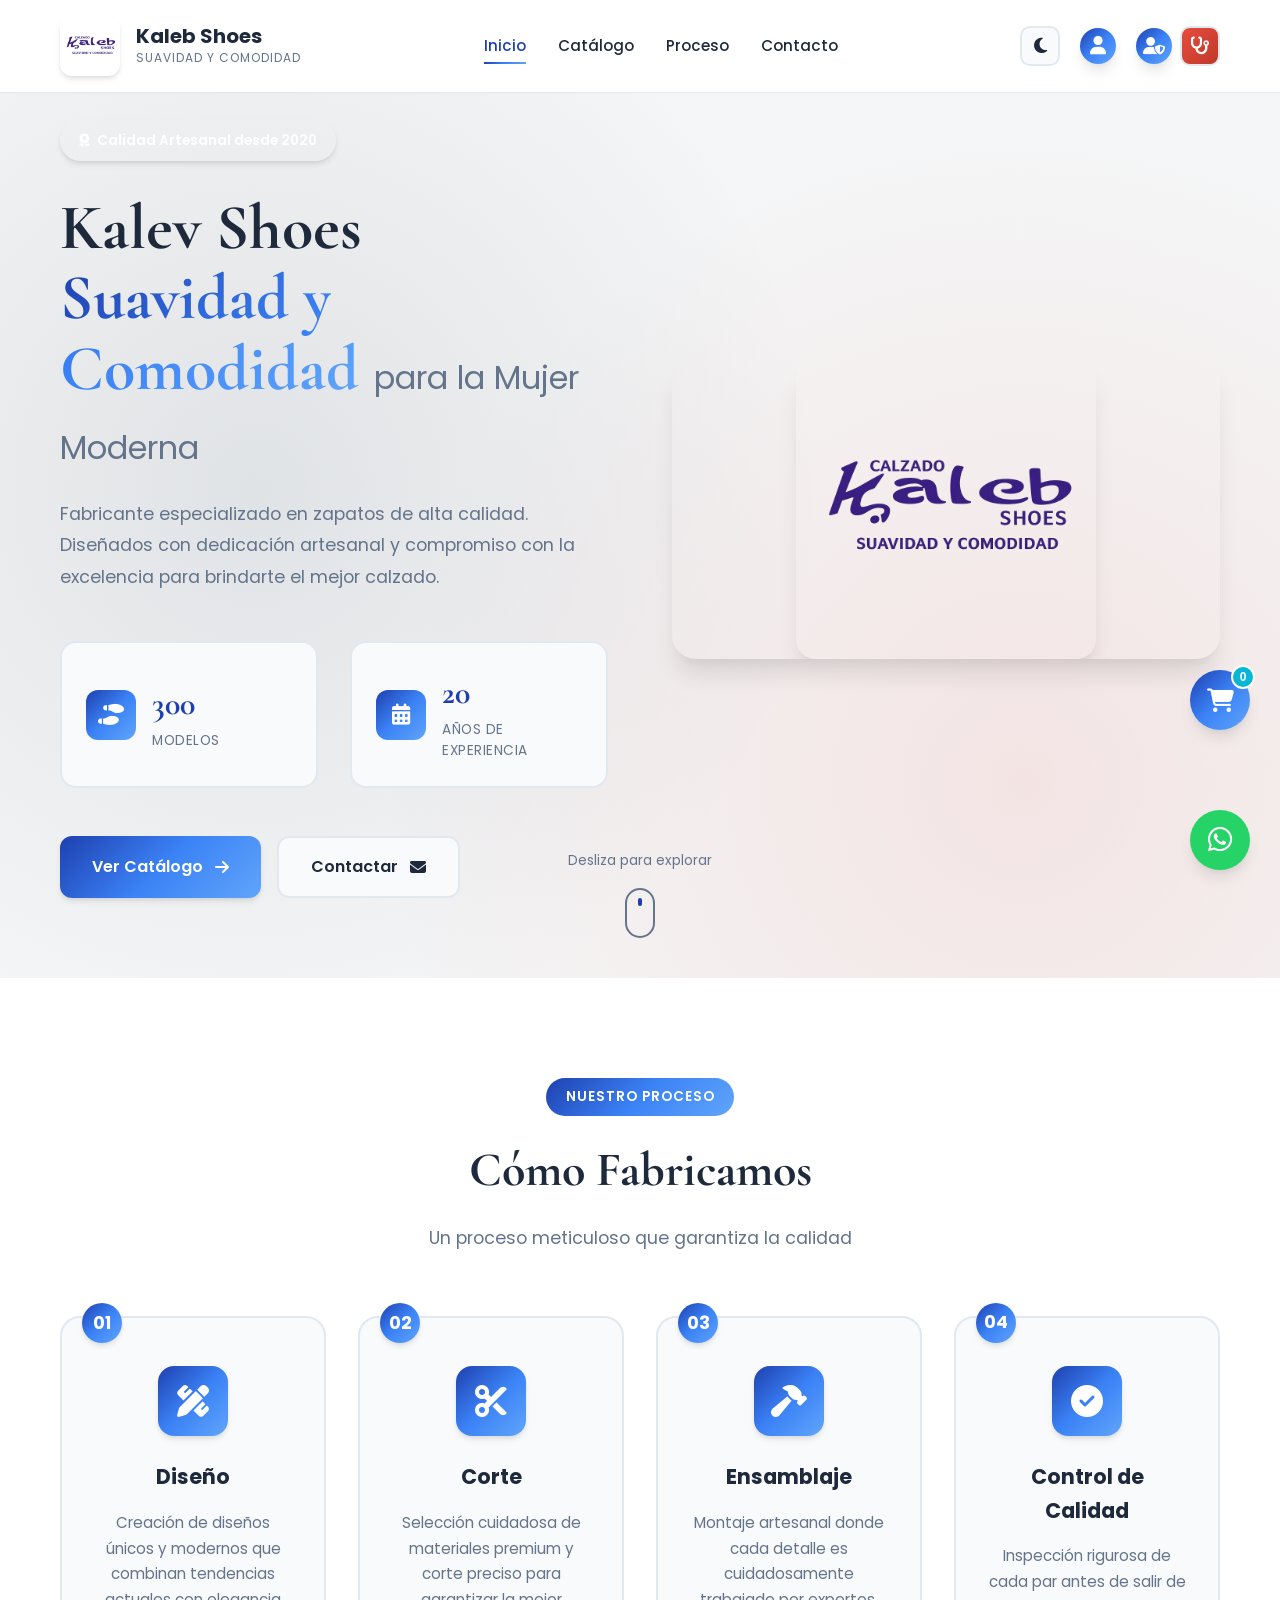
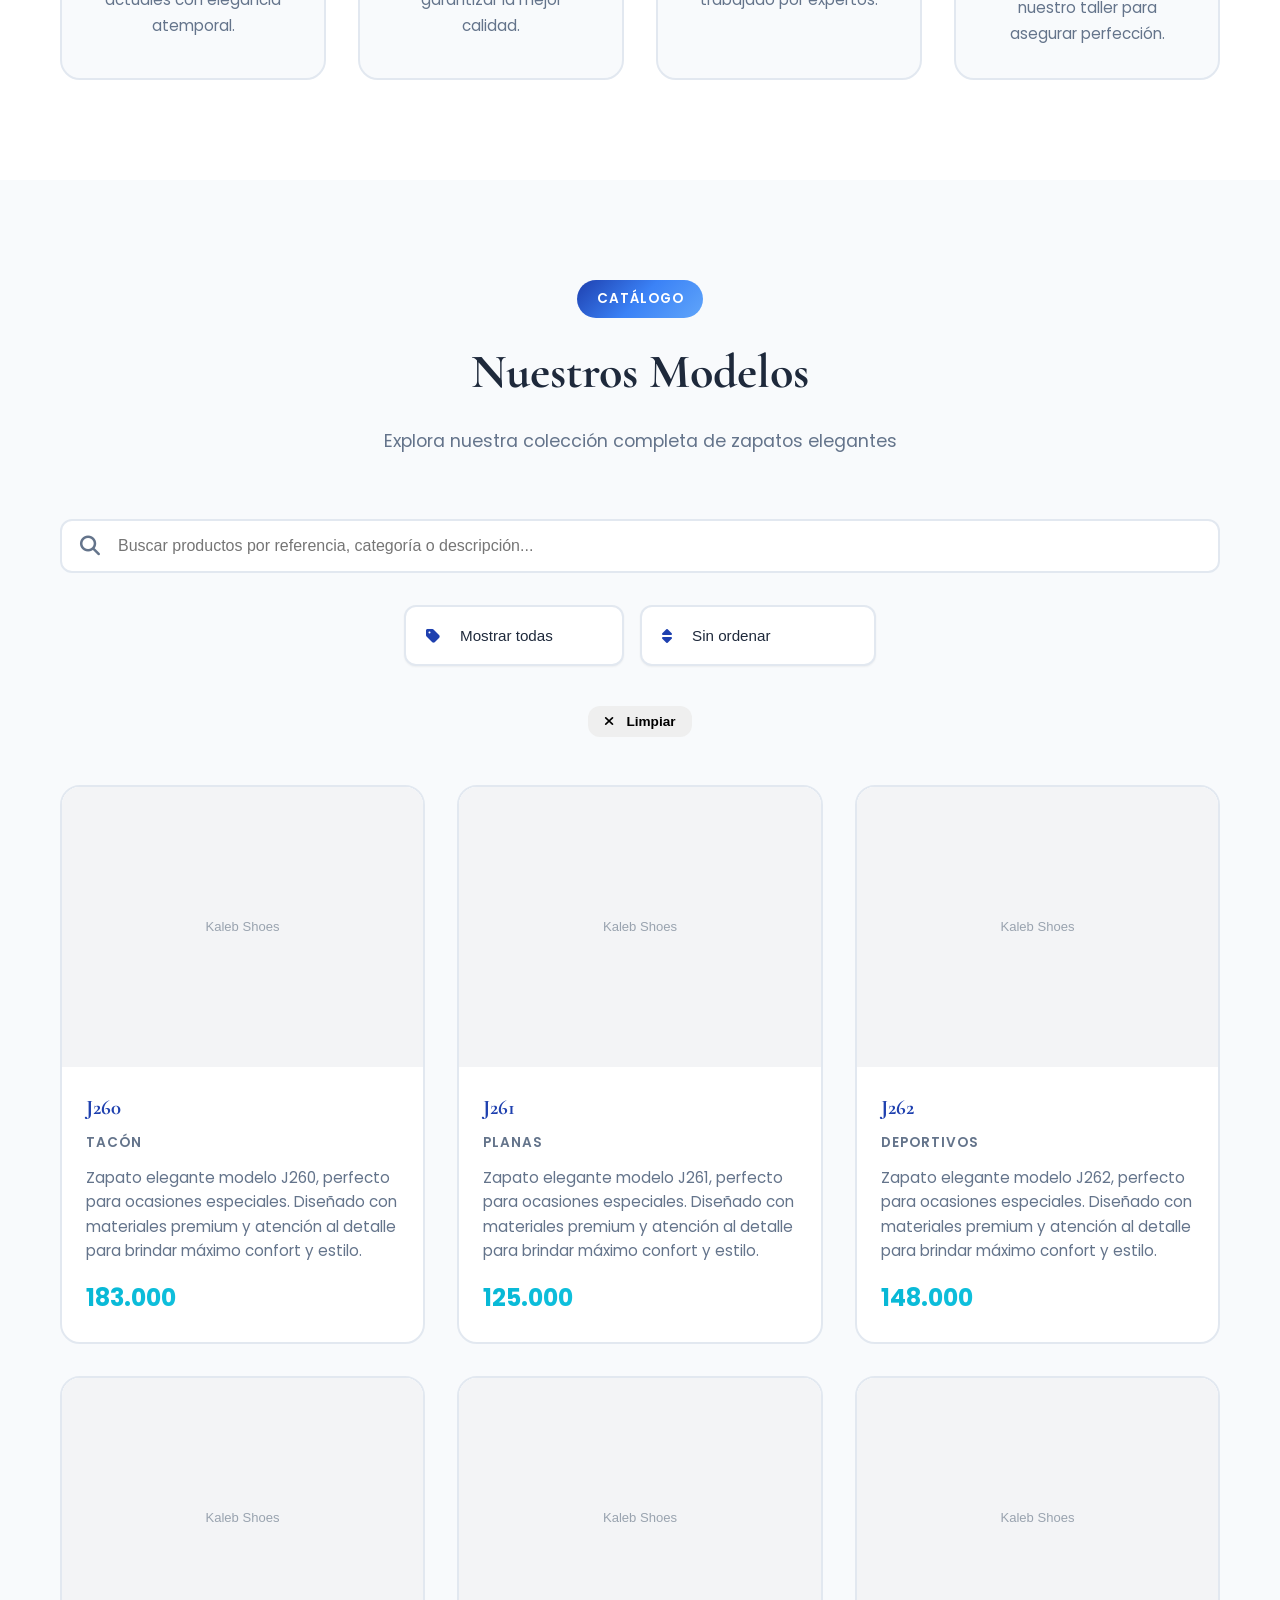
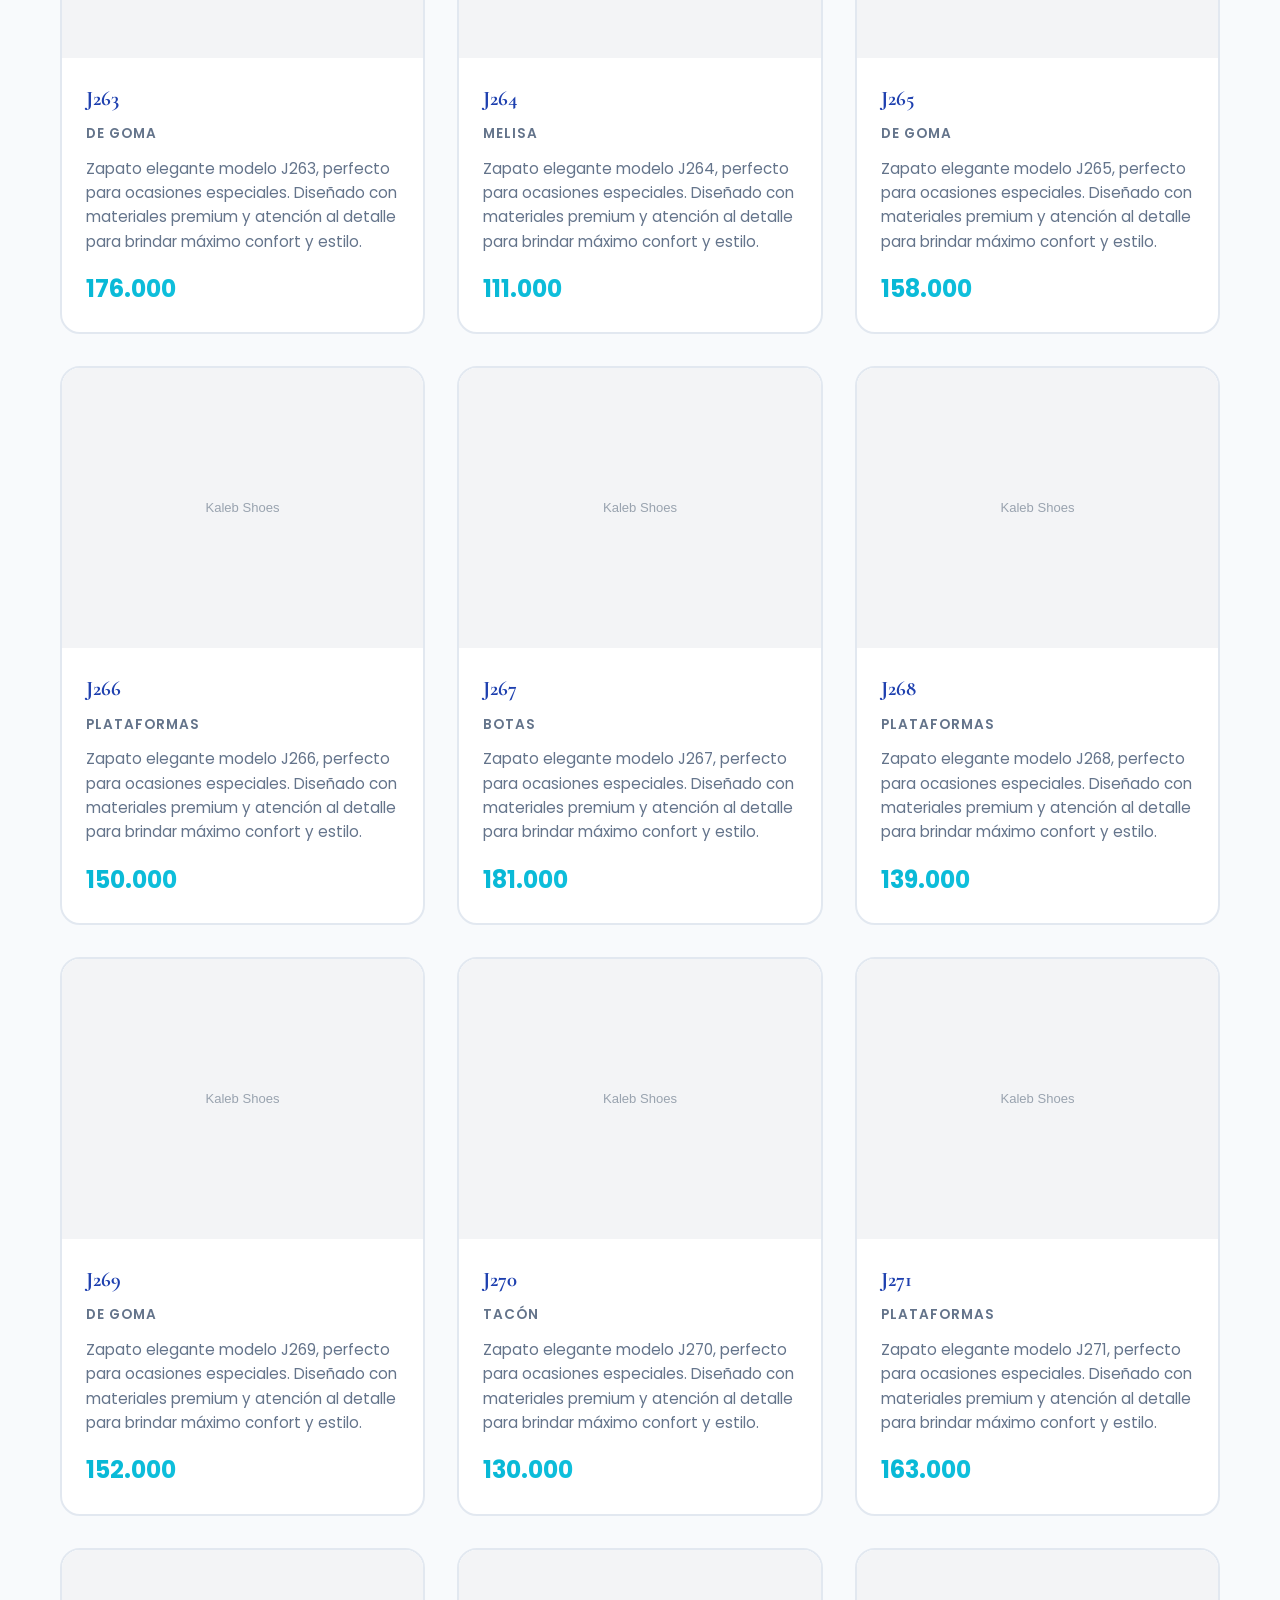
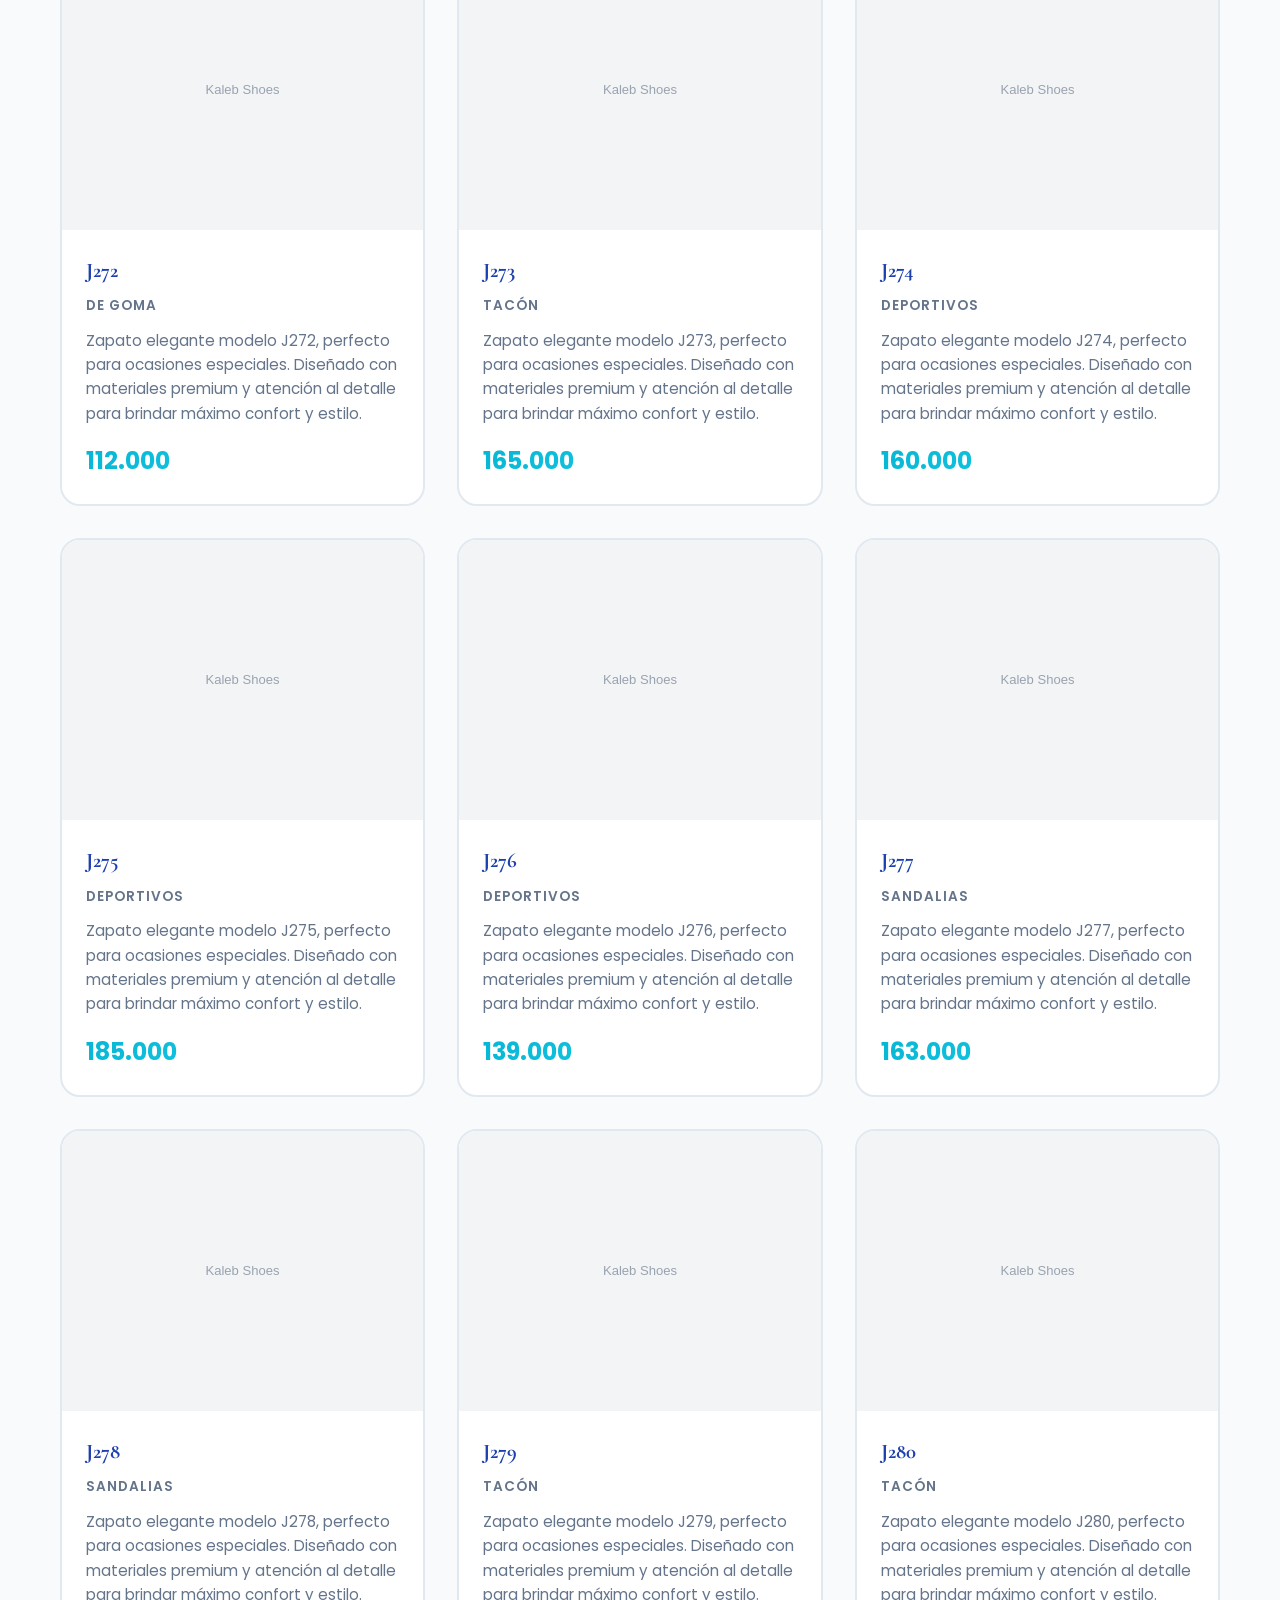
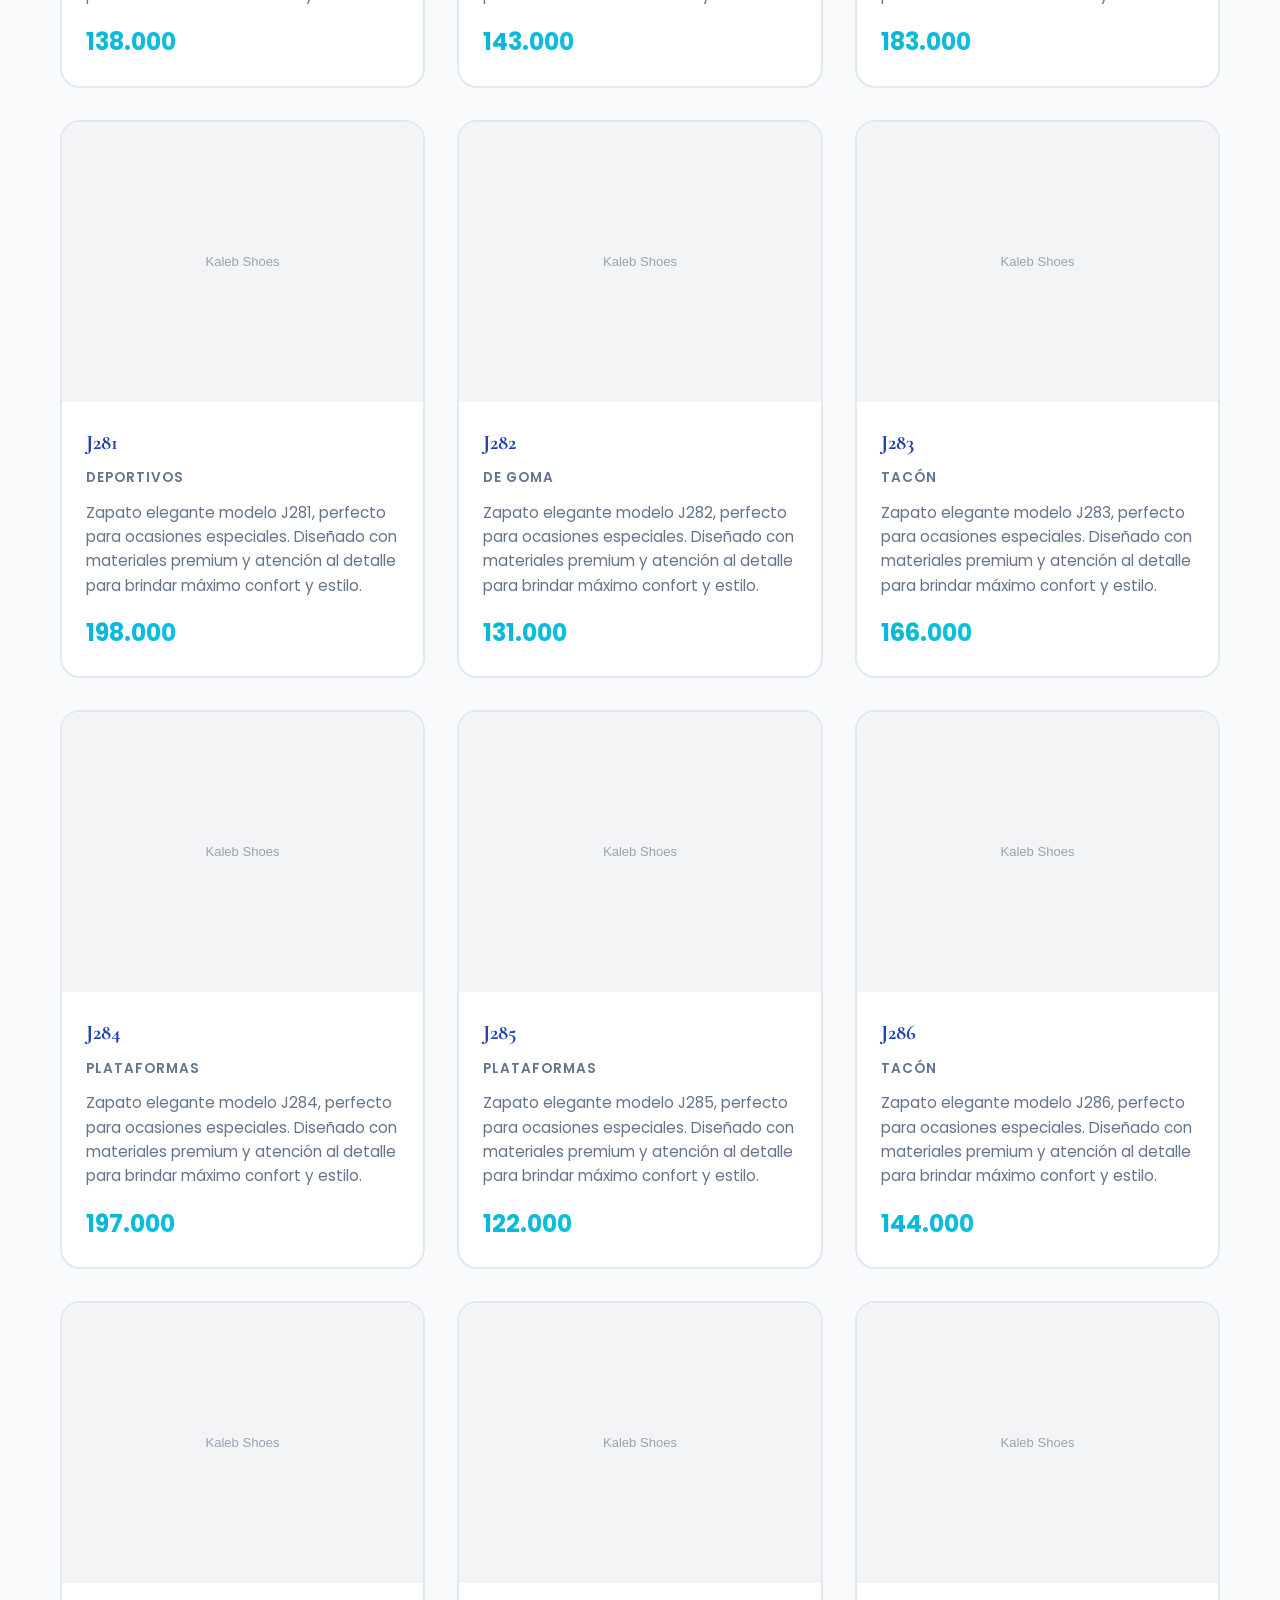
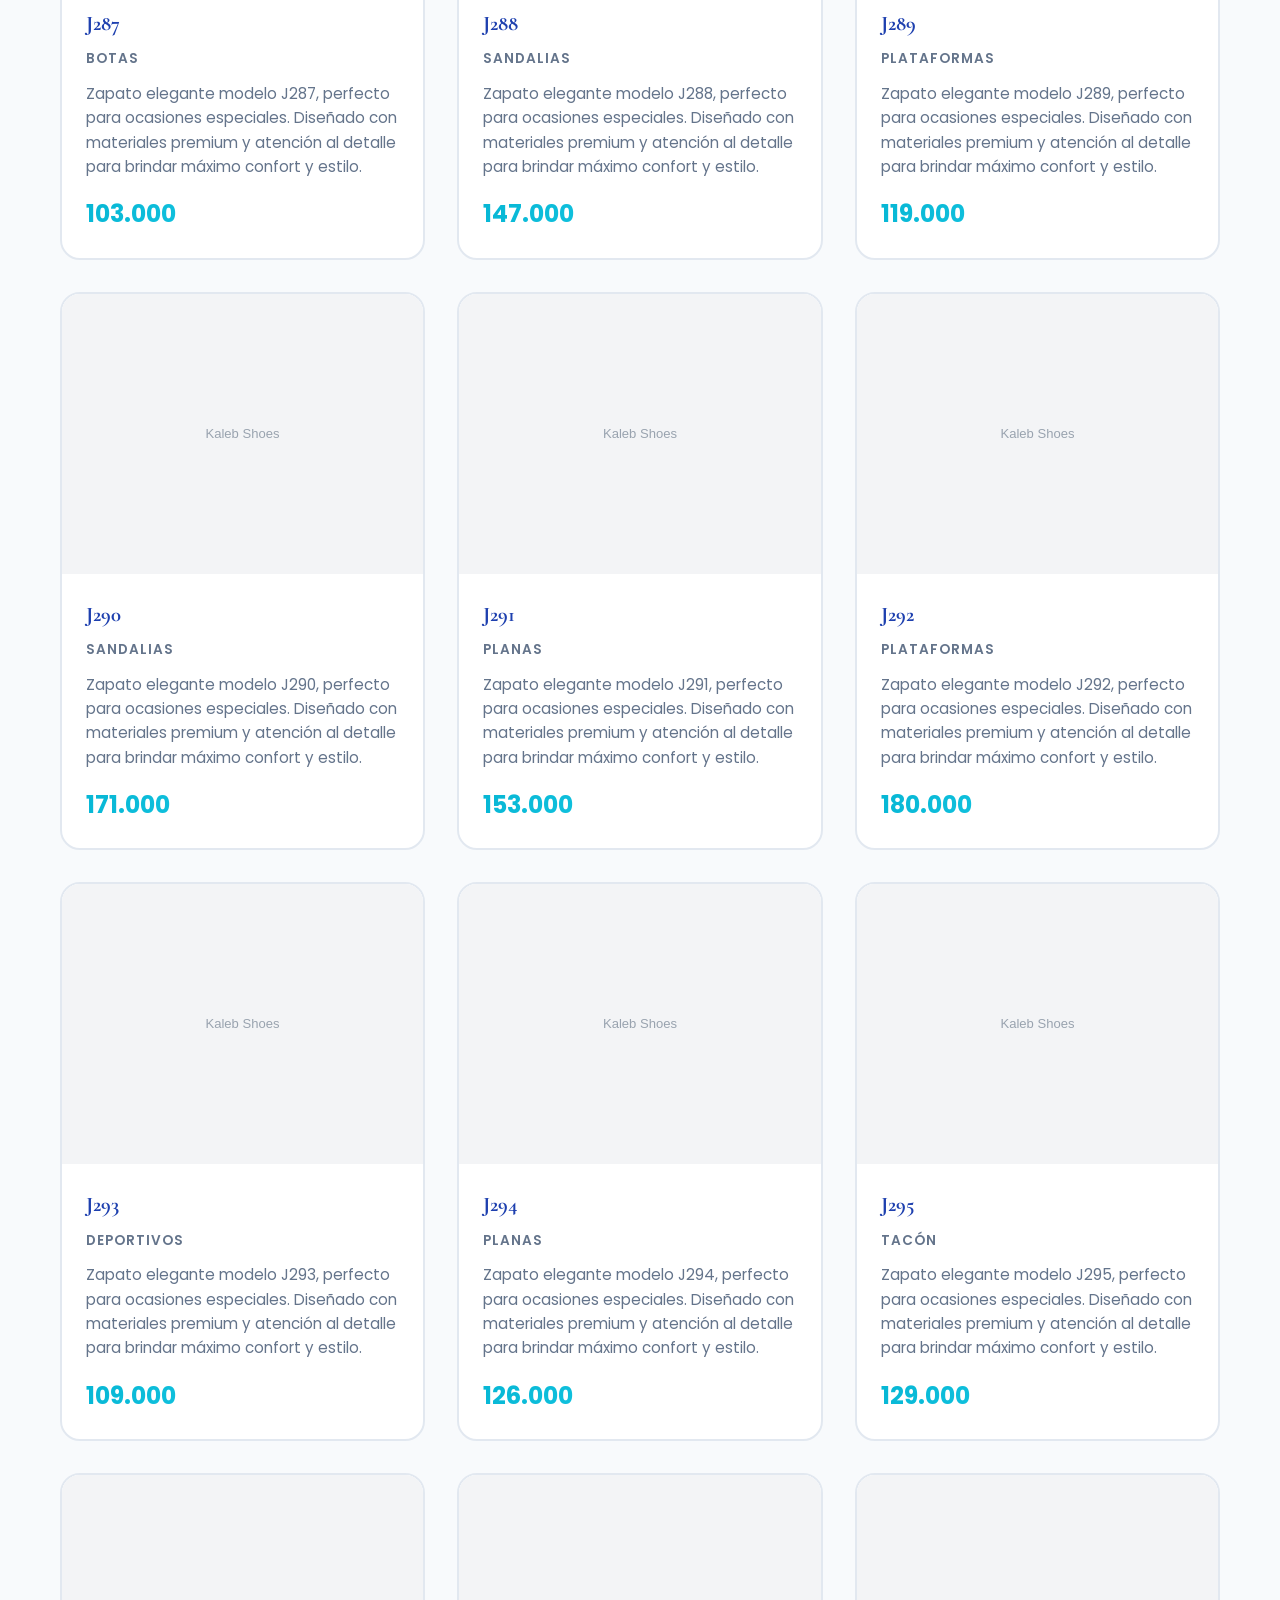
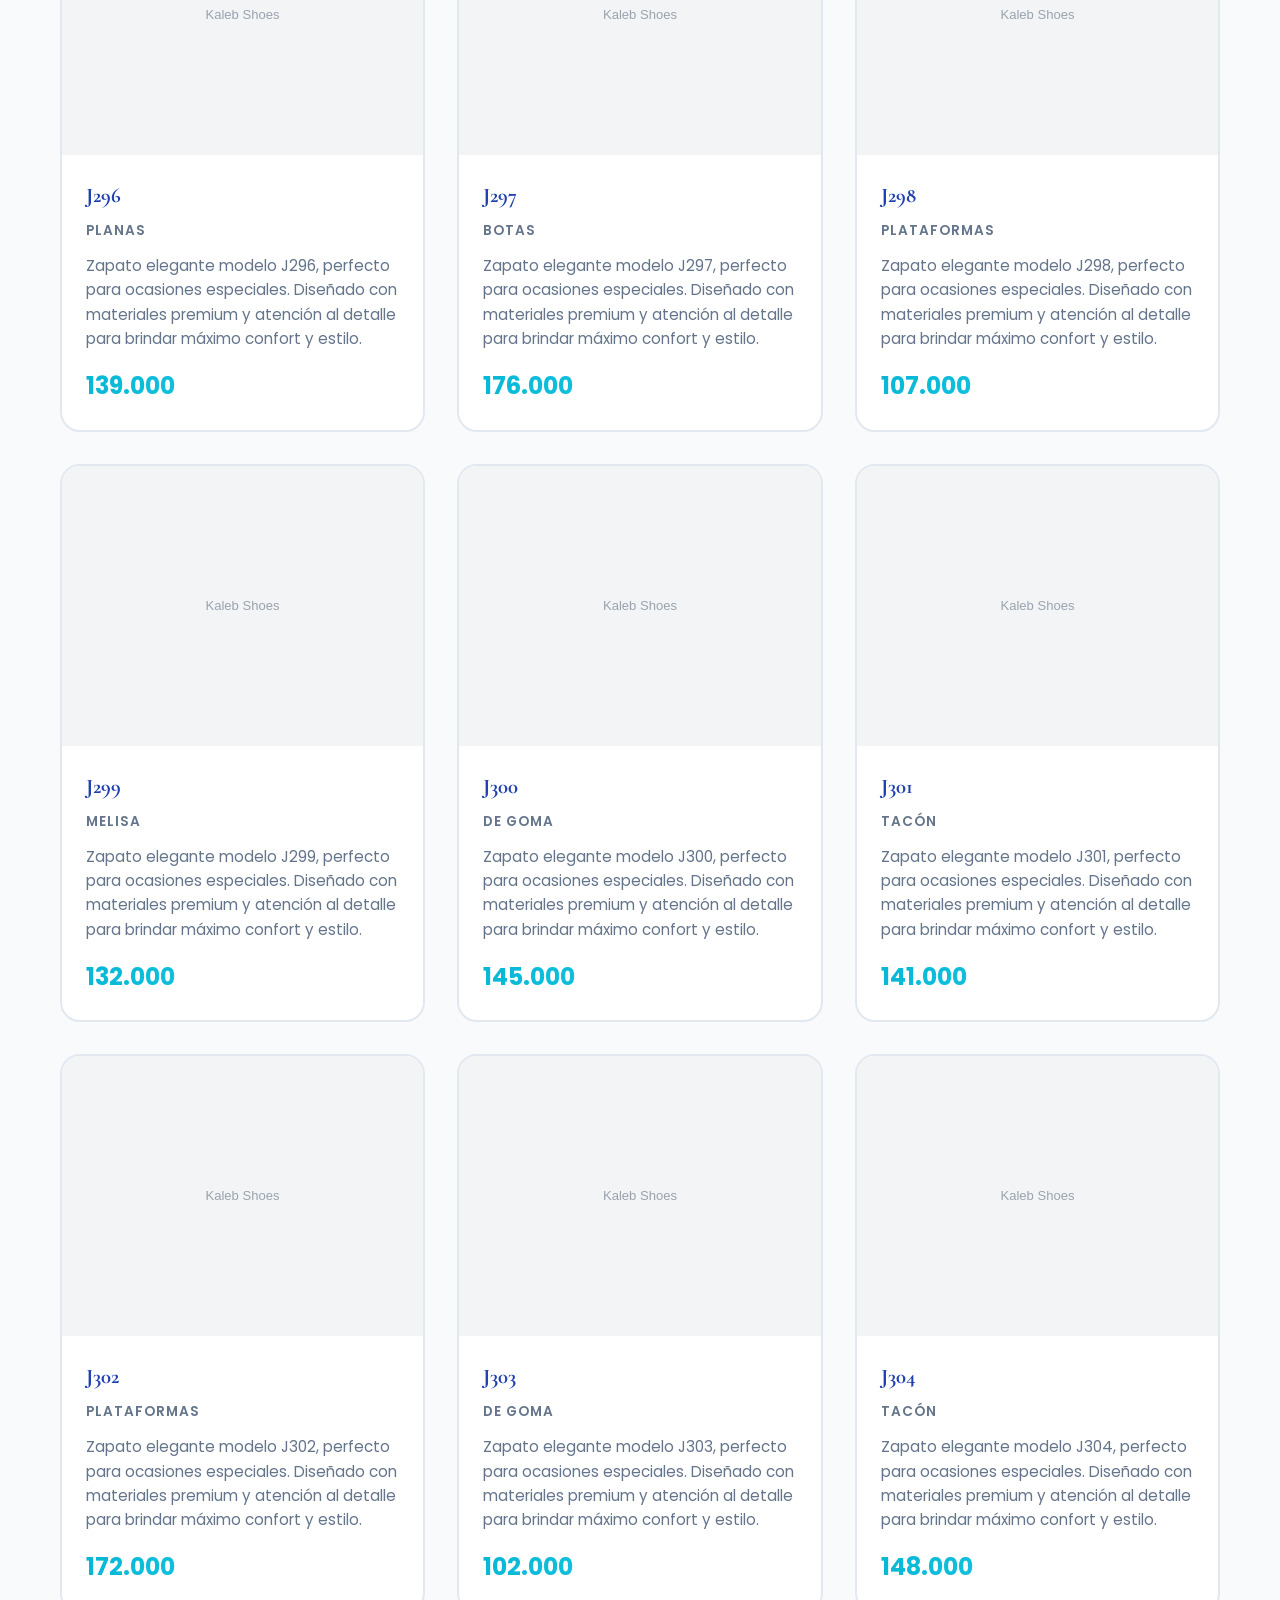
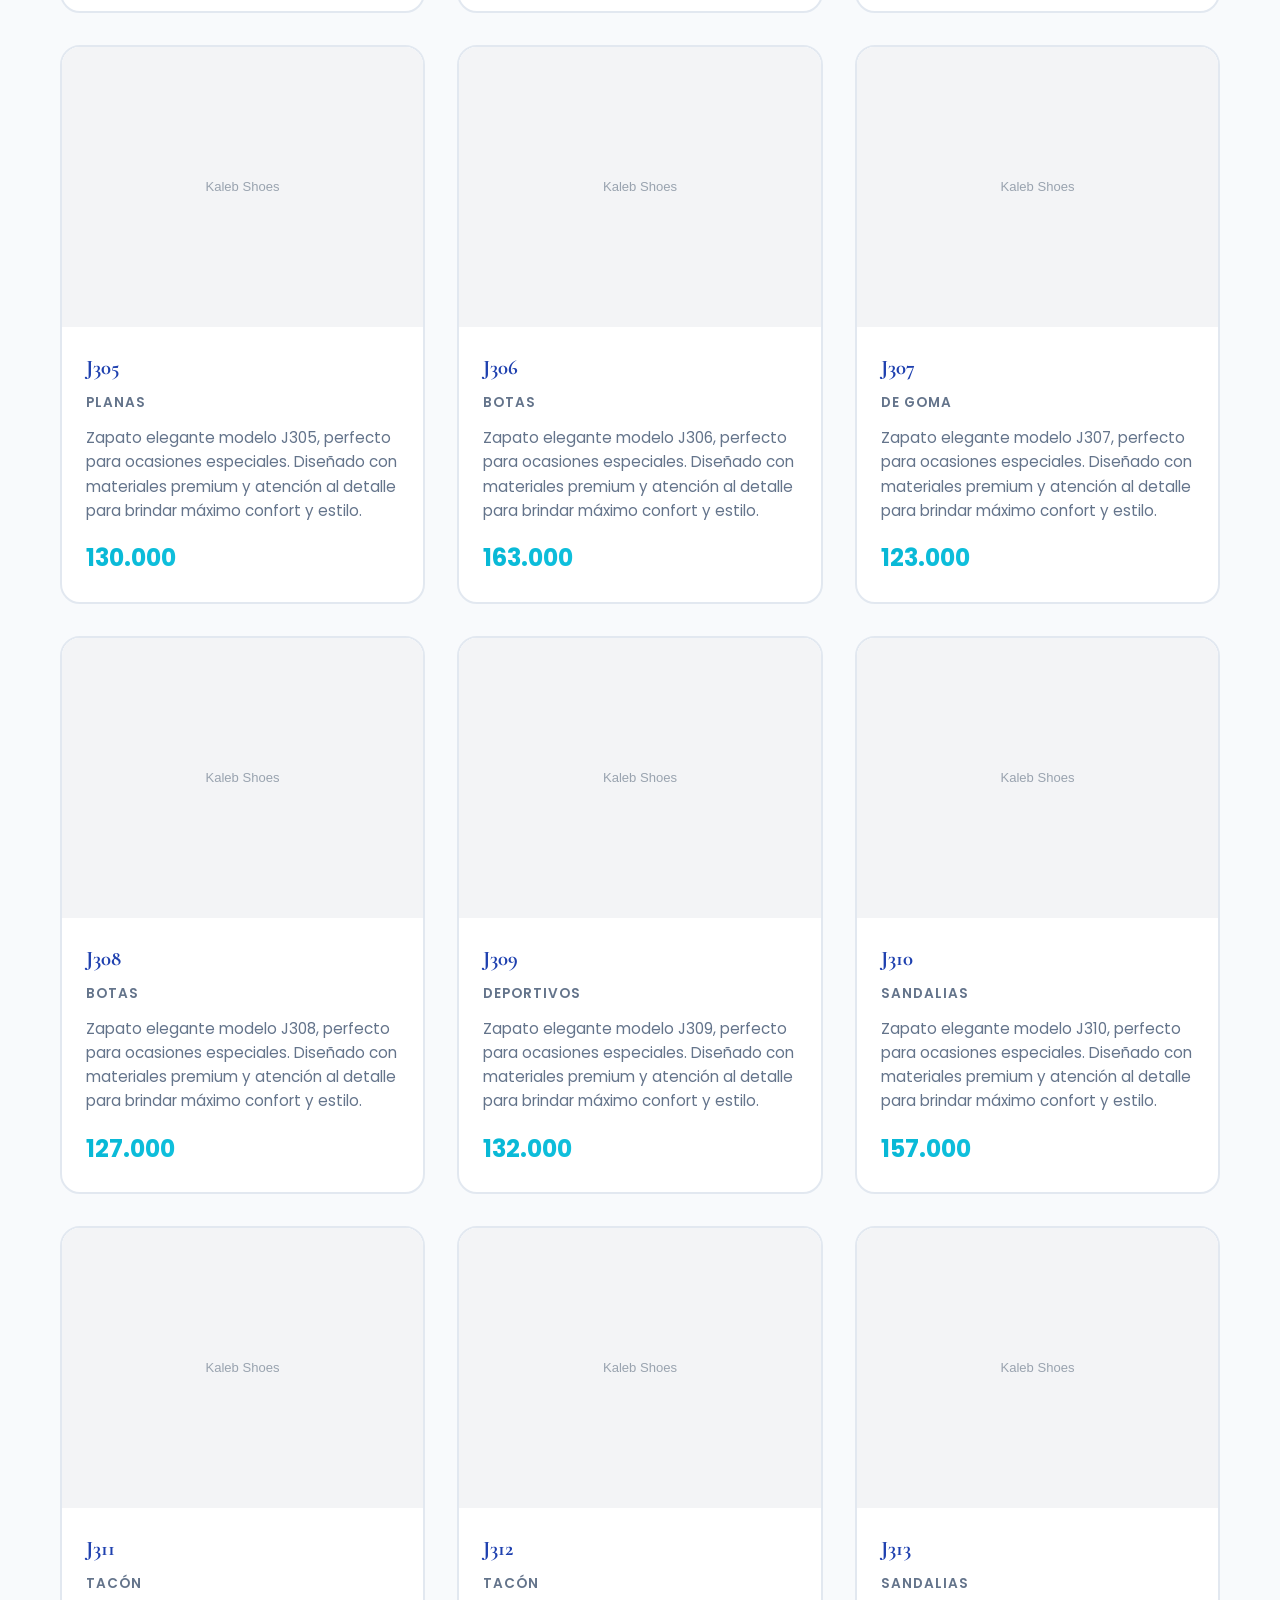
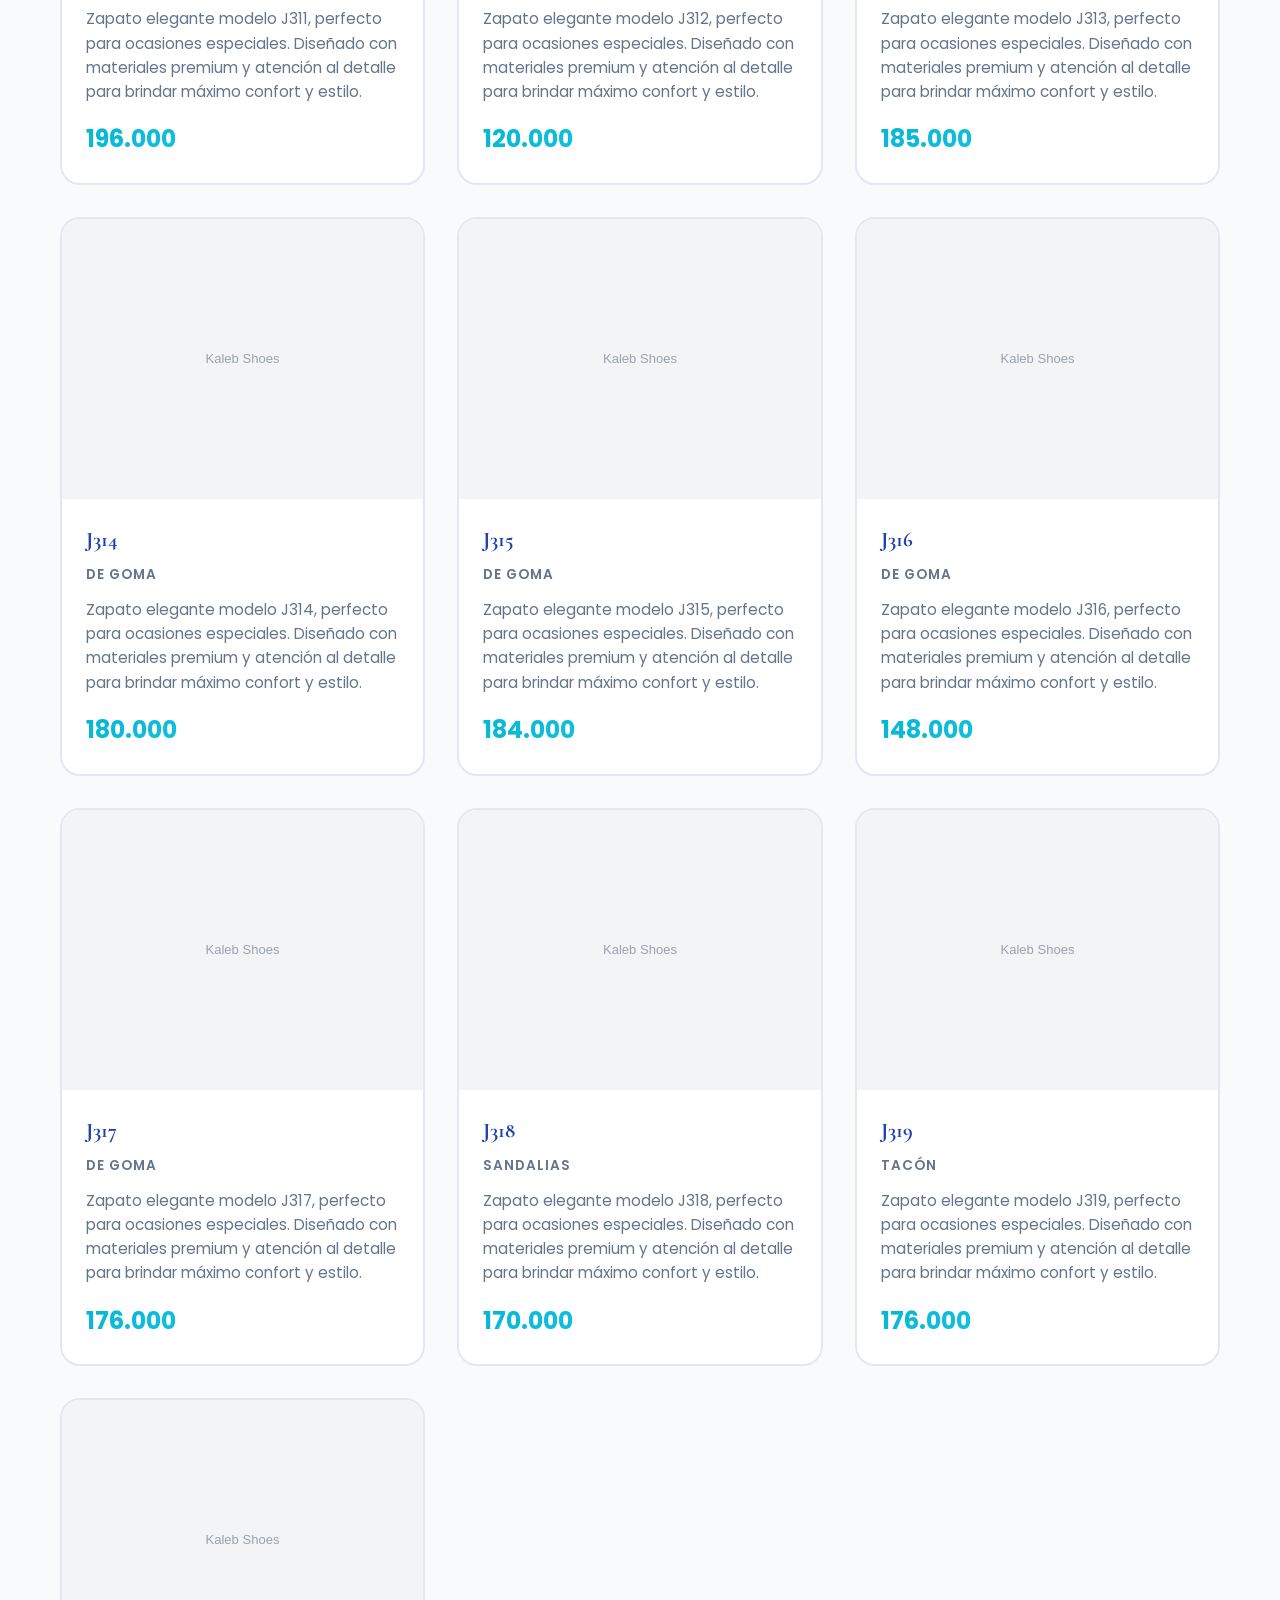
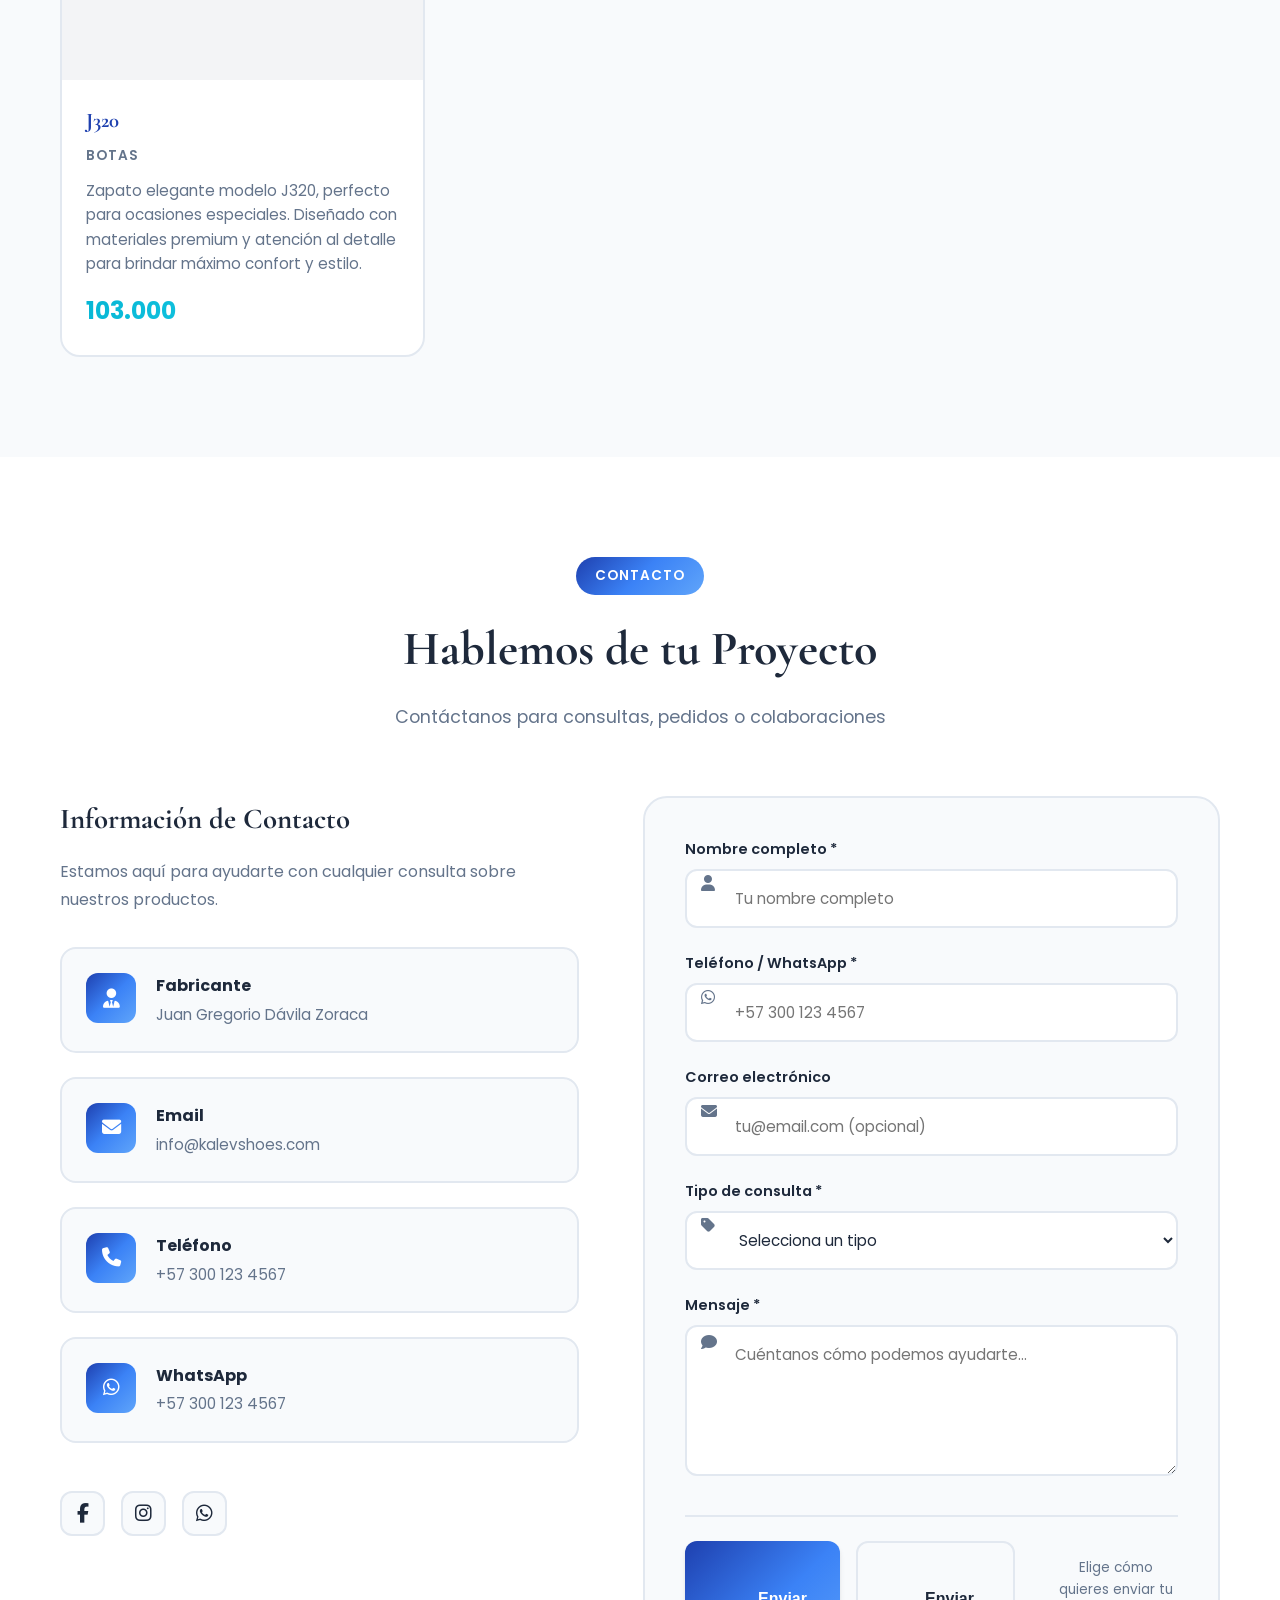
==== commit 4f144a18: "Arreglos de toda la pagina" ====
--- a/index.html
+++ b/index.html
@@ -44,7 +44,7 @@
                 </div>
                 <div class="brand-text">
                     <span class="brand-name">Kaleb Shoes</span>
-                    <span class="brand-subtitle">Calzado de Calidad</span>
+                    <span class="brand-subtitle">Suavidad y Comodidad</span>
                 </div>
             </div>
             
@@ -94,7 +94,7 @@
                 
                 <h1 class="hero-title" data-aos="fade-up" data-aos-delay="100">
                     <span class="title-line">Kalev Shoes</span>
-                    <span class="title-accent">Calzado Elegante</span>
+                    <span class="title-accent">Suavidad y Comodidad</span>
                     <span class="title-subtitle">para la Mujer Moderna</span>
                 </h1>
                 
@@ -135,7 +135,7 @@
             <div class="hero-image" data-aos="fade-left" data-aos-delay="500">
                 <div class="image-wrapper">
                     <div class="image-shine"></div>
-                    <img src="https://via.placeholder.com/700x600?text=Kaleb+Shoes+Collection" alt="Colección Kaleb Shoes" class="hero-img">
+                    <img src="image.png" alt="Kaleb Shoes Logo" class="hero-logo">
                 </div>
             </div>
         </div>
@@ -405,7 +405,7 @@
                     </div>
                     <div class="footer-text">
                         <h3>Kaleb Shoes</h3>
-                        <p>Fabricante de calzado elegante para mujeres. Calidad artesanal desde 2020.</p>
+                        <p>Fabricante de calzado elegante para mujeres, Suavidad y Comodidad.</p>
                     </div>
                 </div>
                 
--- a/styles.css
+++ b/styles.css
@@ -234,8 +234,8 @@
 }
 
 .brand-logo {
-    width: 50px;
-    height: 50px;
+    width: 60px;
+    height: 60px;
     border-radius: 12px;
     display: flex;
     align-items: center;
@@ -698,6 +698,21 @@
 
 .image-wrapper:hover .hero-img {
     transform: scale(1.05);
+}
+
+.hero-logo {
+    width: 300px;
+    height: 300px;
+    display: block;
+    margin: 0 auto;
+    object-fit: contain;
+    transition: var(--transition-slow);
+    border-radius: 20px;
+    box-shadow: var(--shadow-xl);
+}
+
+.image-wrapper:hover .hero-logo {
+    transform: scale(1.1) rotate(5deg);
 }
 
 .scroll-indicator {
@@ -1768,6 +1783,7 @@
     gap: 0;
     max-height: 85vh;
     overflow-y: auto;
+    align-items: start;
 }
 
 .modal-image {
@@ -1777,11 +1793,17 @@
     align-items: center;
     justify-content: center;
     overflow: hidden;
+    position: sticky;
+    top: 0;
+    height: fit-content;
+    min-height: 300px;
 }
 
 .modal-image img {
     width: 100%;
     height: auto;
+    max-height: 400px;
+    object-fit: contain;
     border-radius: 16px;
     box-shadow: var(--shadow-lg);
 }
@@ -3385,10 +3407,18 @@
     
     .modal-body {
         grid-template-columns: 1fr;
-    }
-    
+        max-height: 80vh;
+    }
+
     .modal-image {
-        padding: 1.5rem;
+        padding: 1rem;
+        min-height: 250px;
+        position: relative;
+        order: -1;
+    }
+
+    .modal-image img {
+        max-height: 300px;
     }
     
     .modal-info {
@@ -4290,8 +4320,8 @@
 /* Logo Images Responsive */
 @media (max-width: 768px) {
     .brand-logo {
-        width: 40px;
-        height: 40px;
+        width: 50px;
+        height: 50px;
     }
 
     .loader-logo {
@@ -4303,12 +4333,17 @@
         width: 50px;
         height: 50px;
     }
+
+    .hero-logo {
+        width: 200px;
+        height: 200px;
+    }
 }
 
 @media (max-width: 480px) {
     .brand-logo {
-        width: 35px;
-        height: 35px;
+        width: 40px;
+        height: 40px;
     }
 
     .loader-logo {
@@ -4320,5 +4355,10 @@
         width: 45px;
         height: 45px;
     }
-}
-
+
+    .hero-logo {
+        width: 150px;
+        height: 150px;
+    }
+}
+
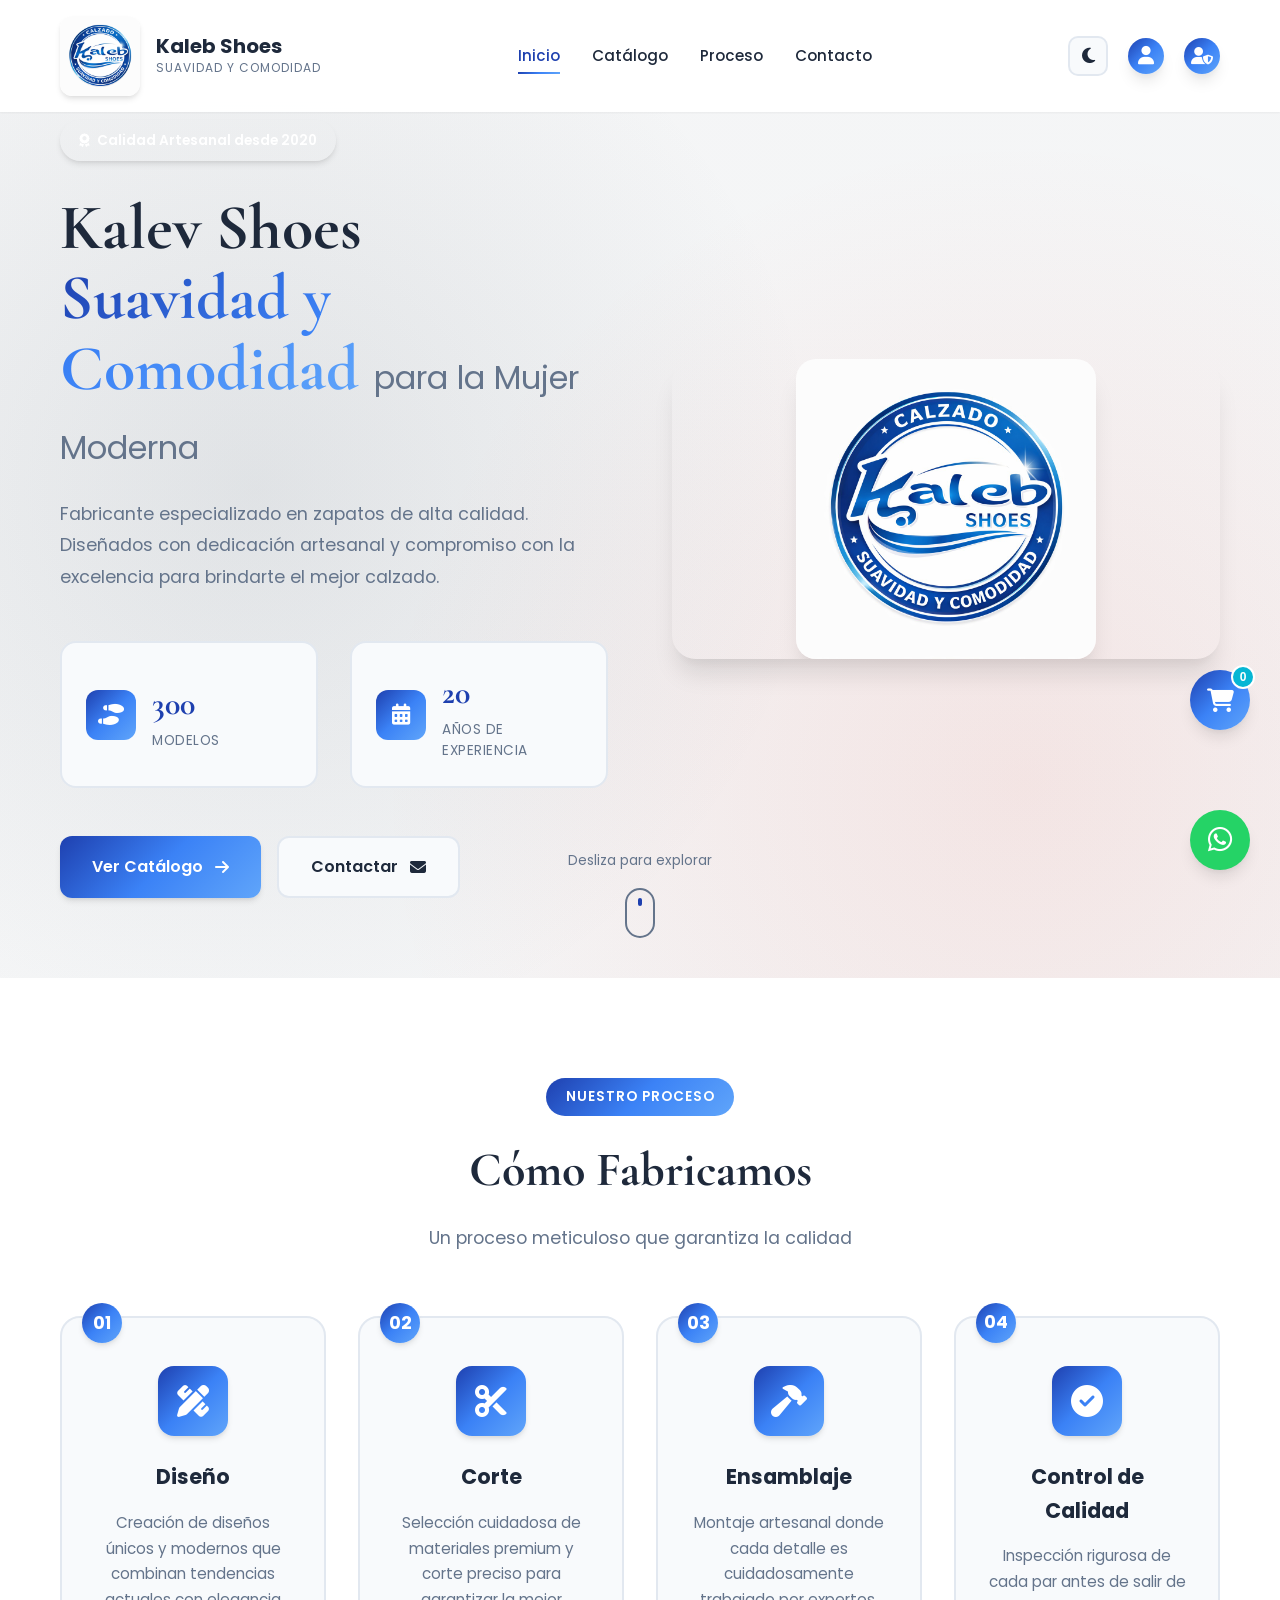
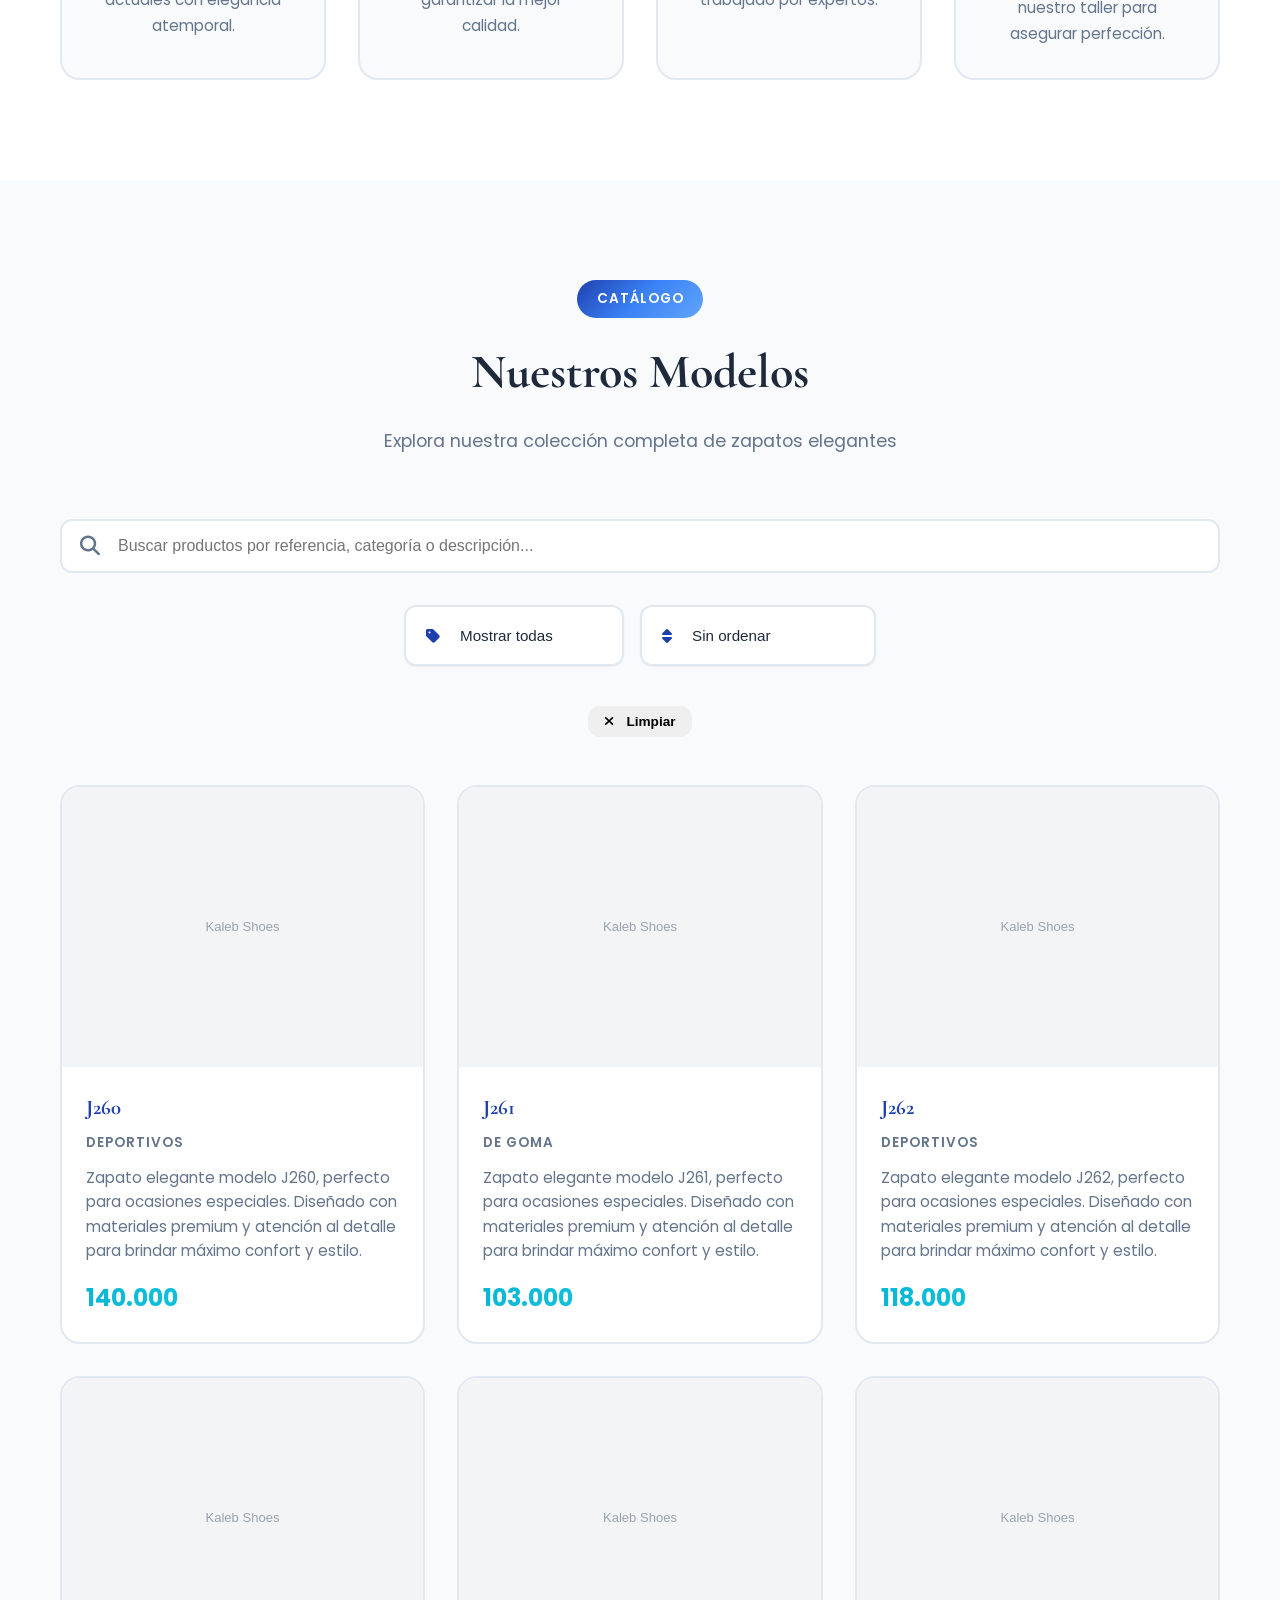
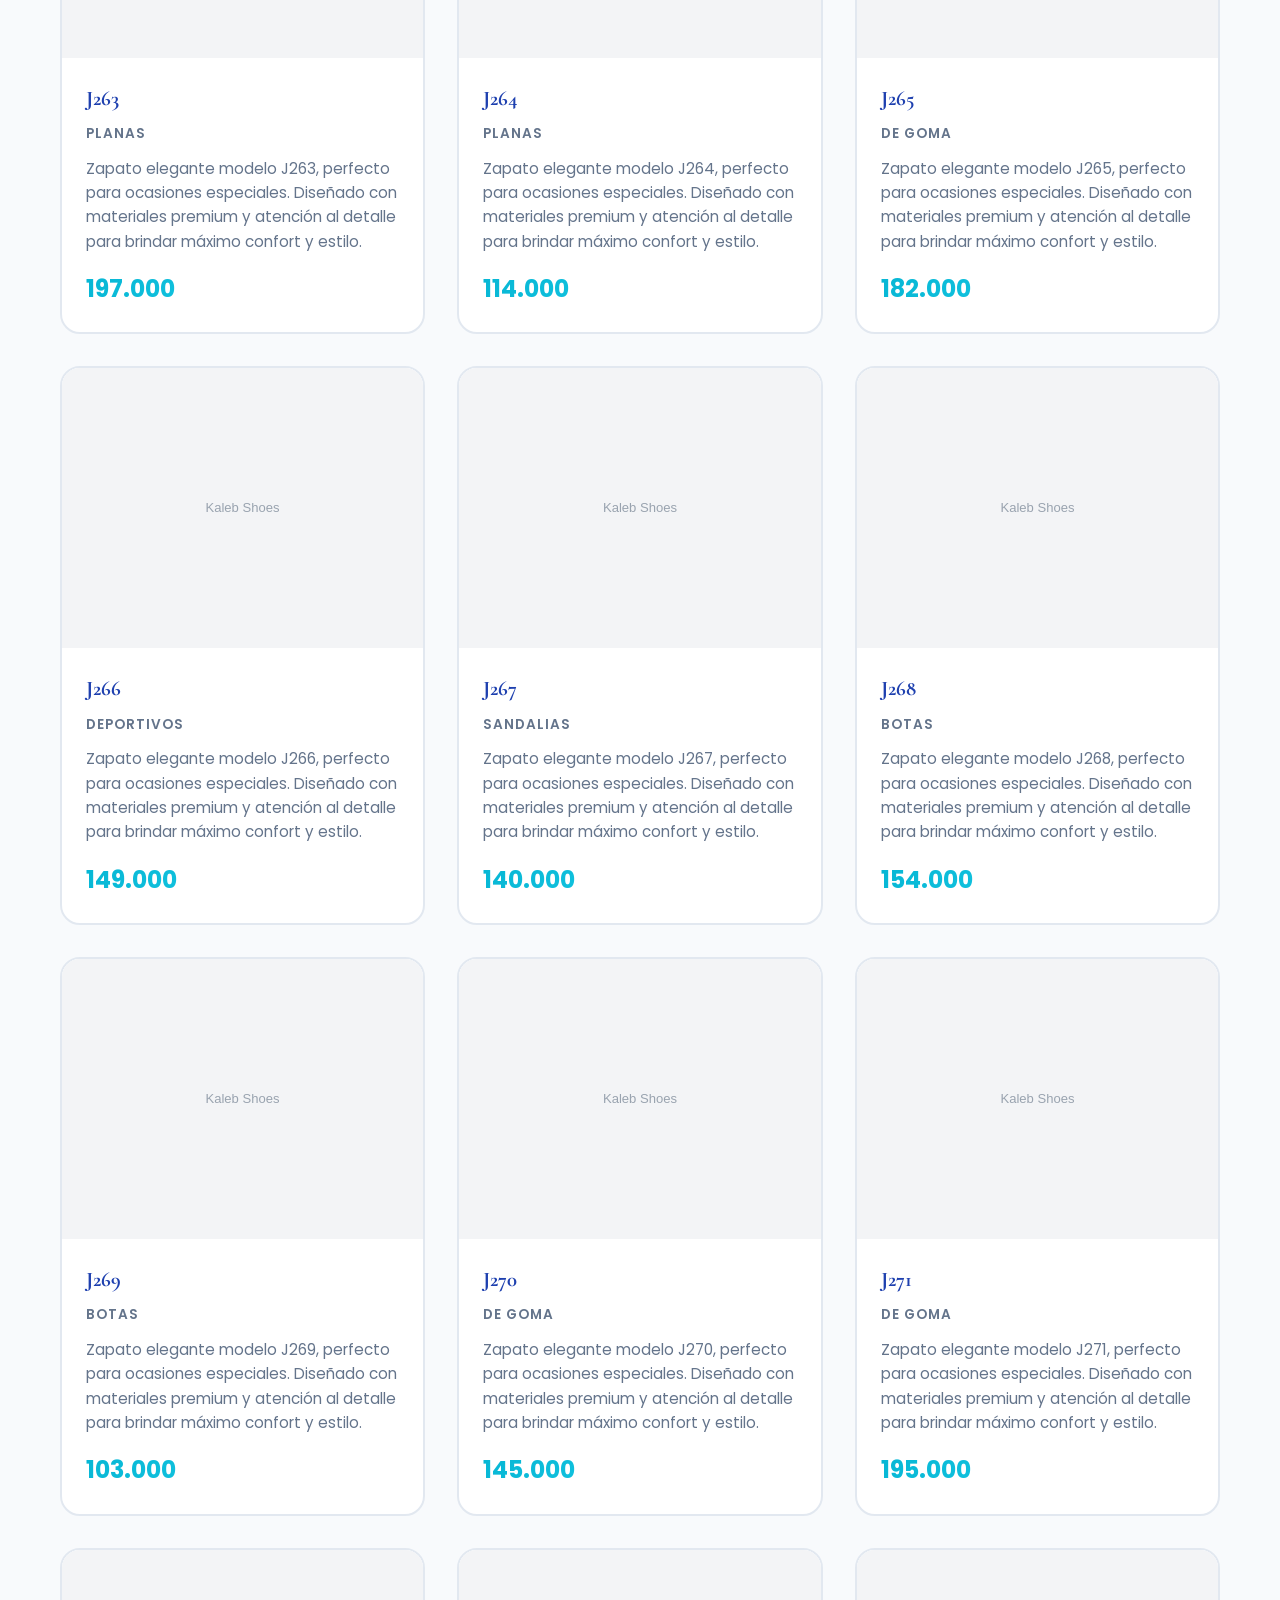
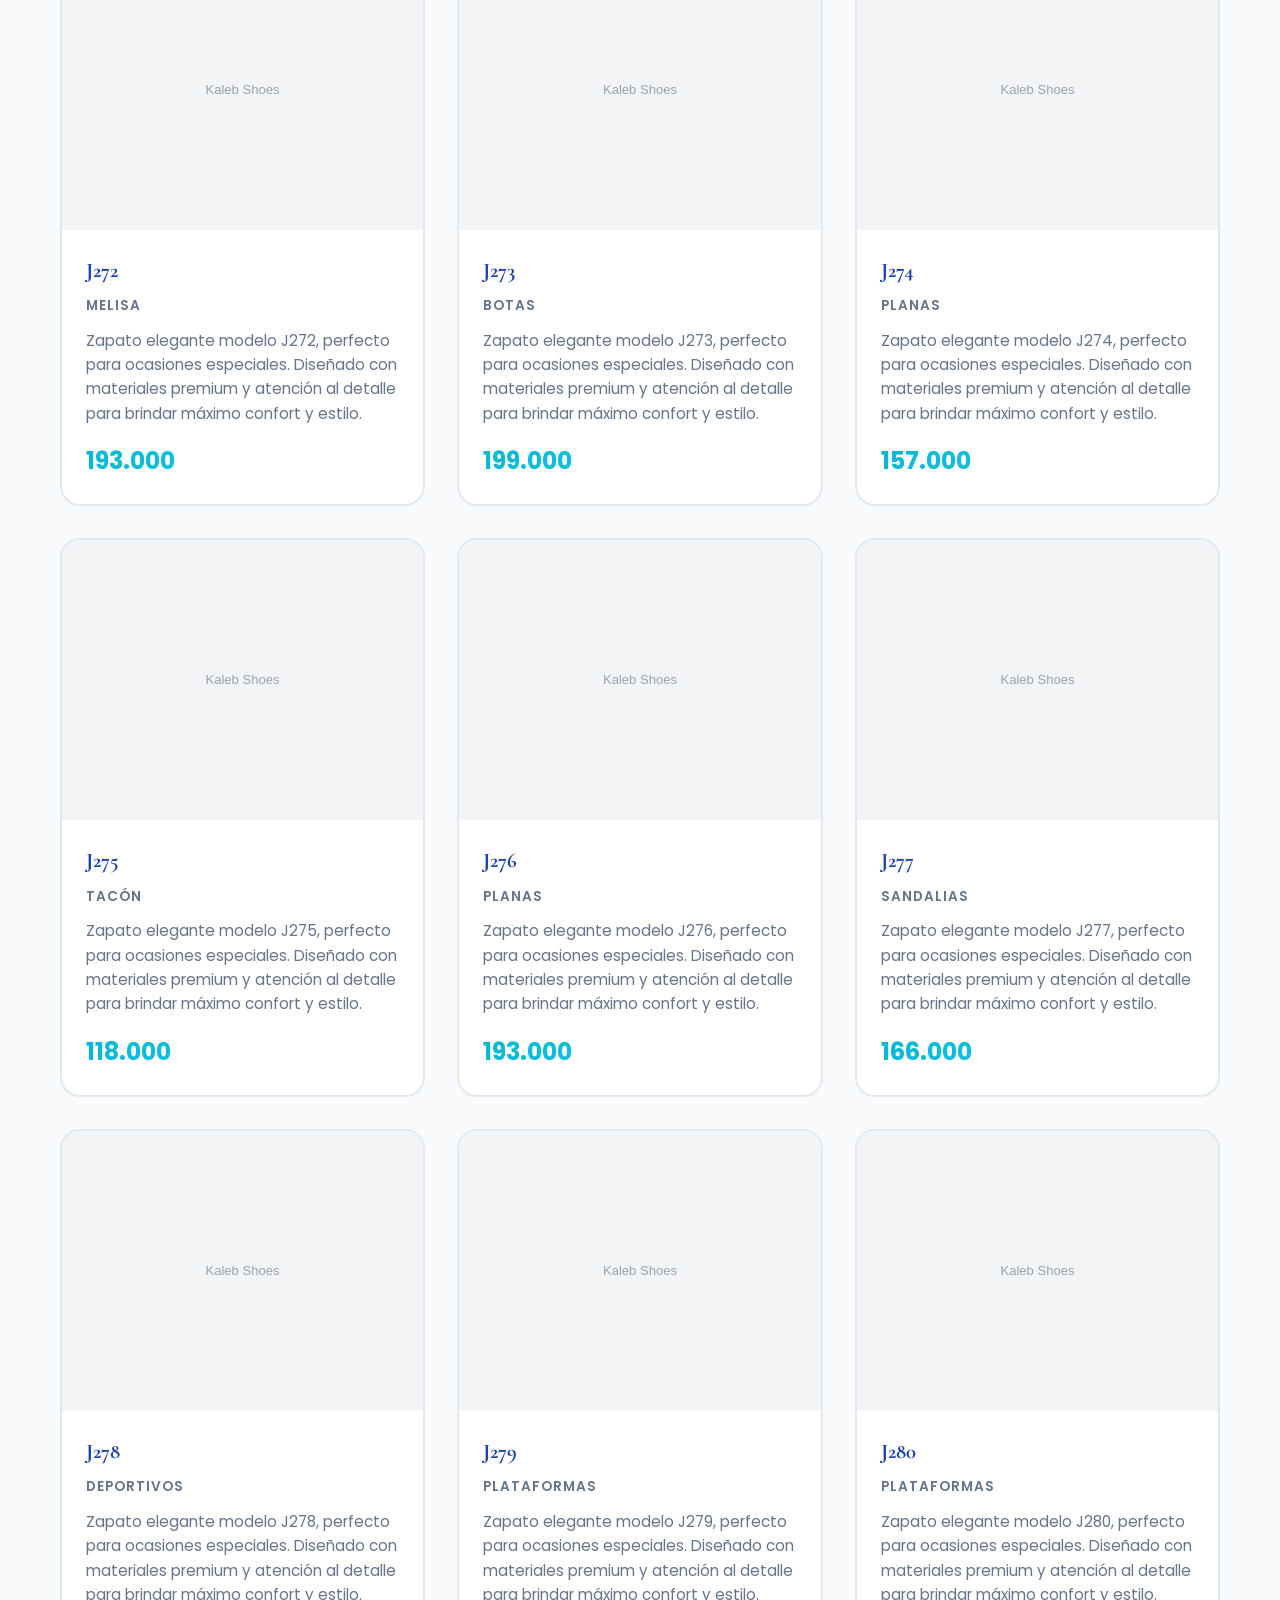
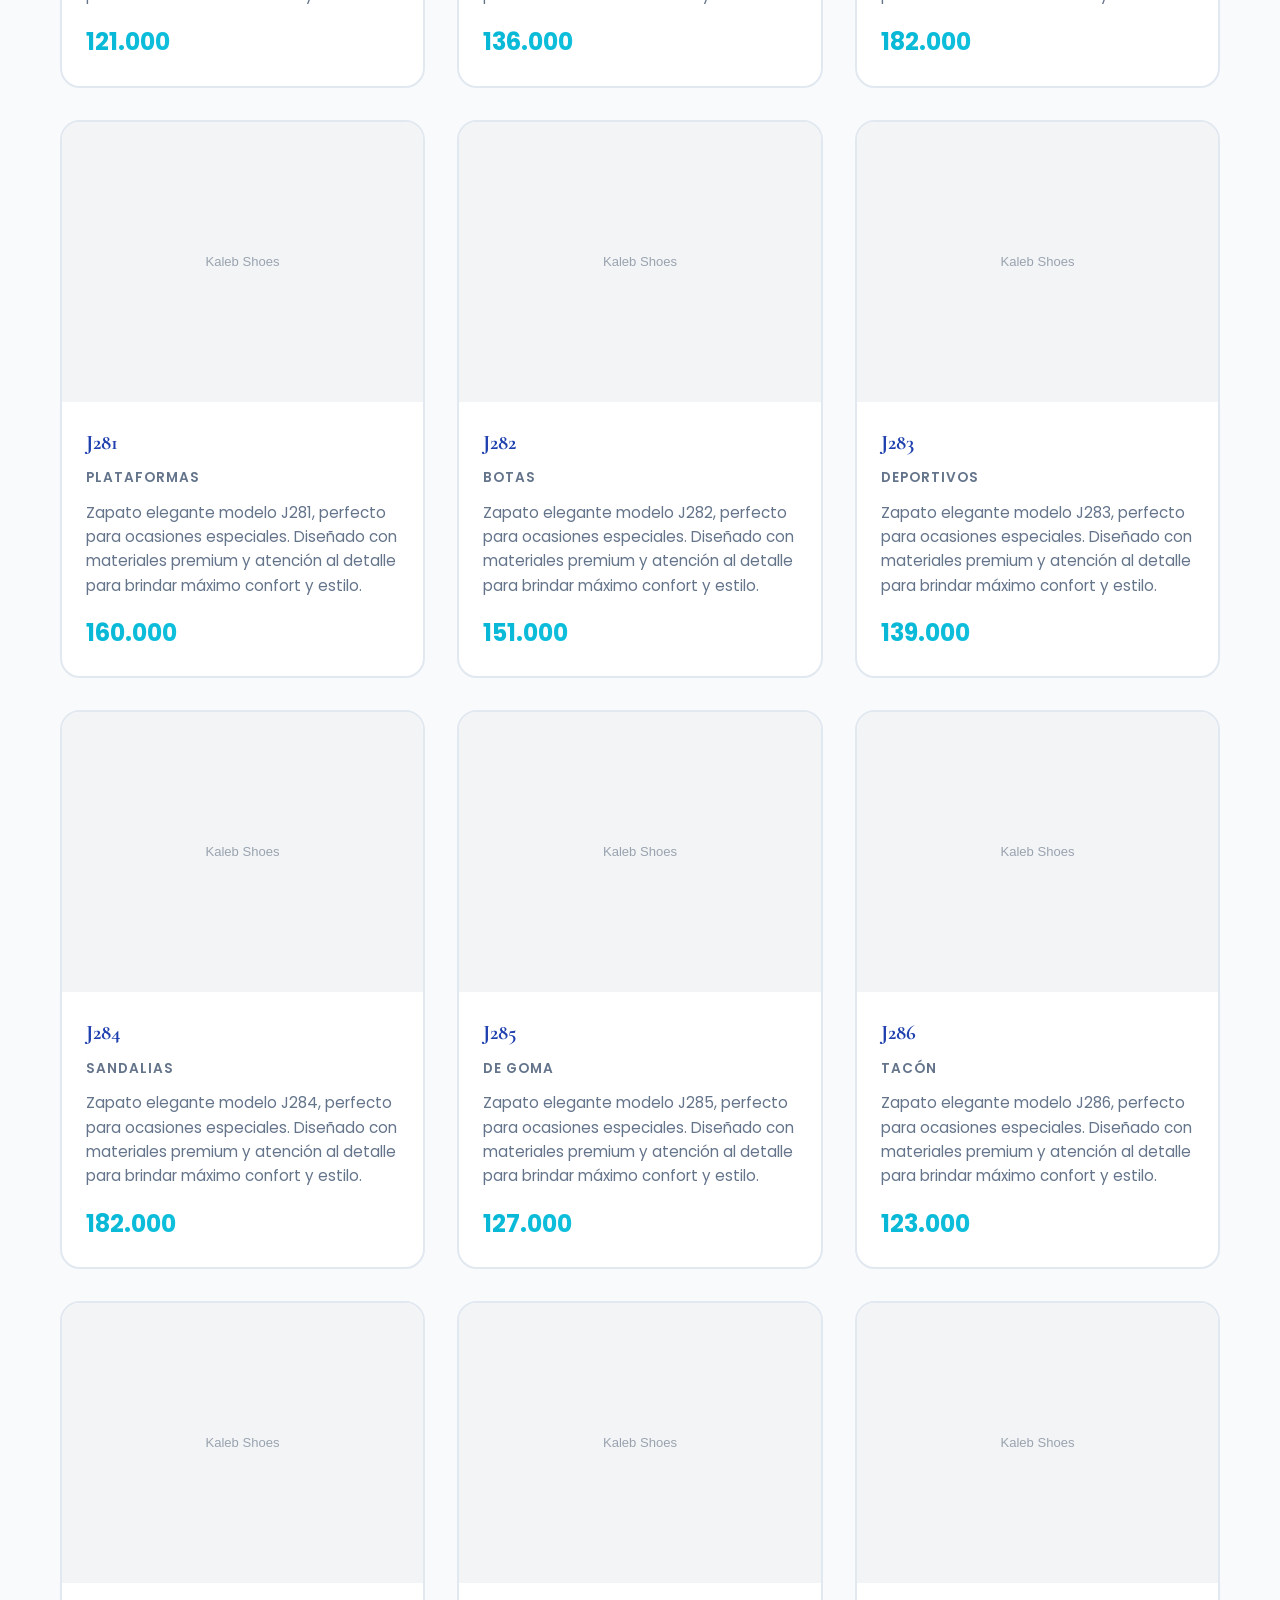
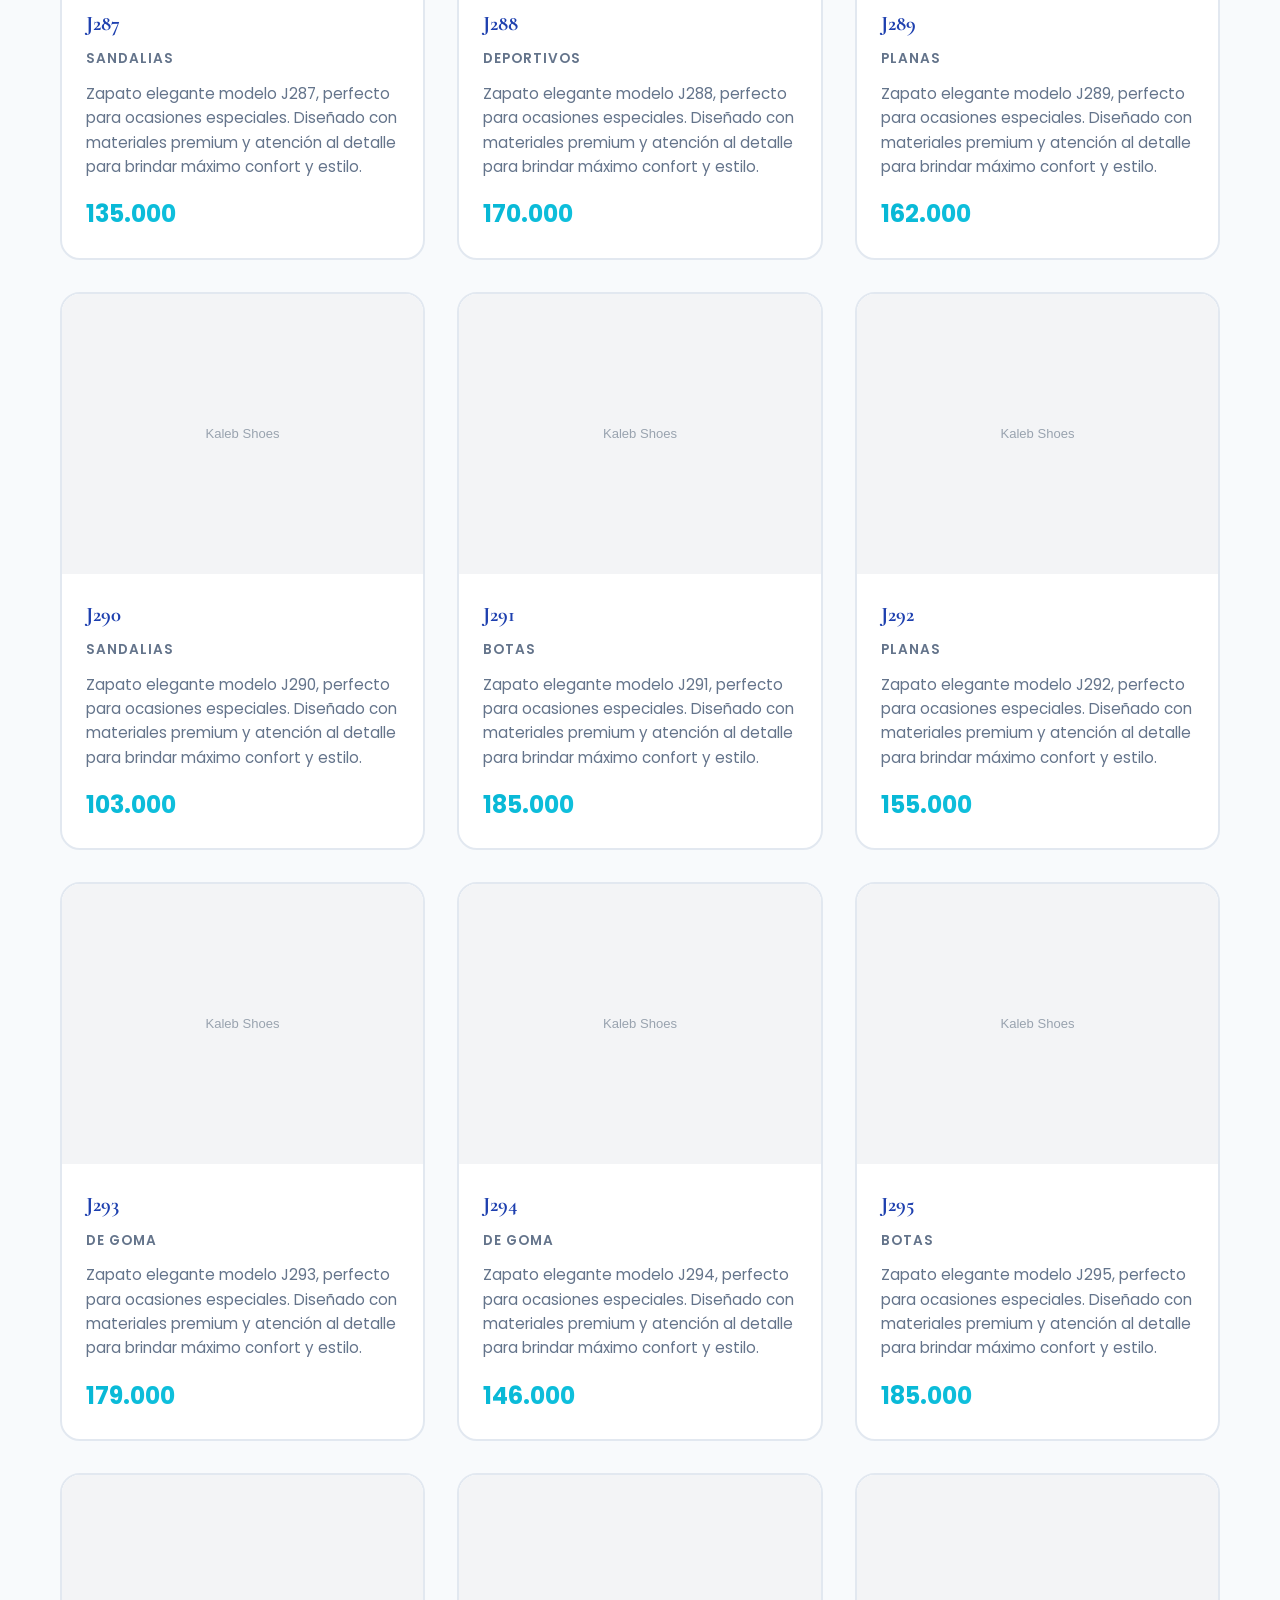
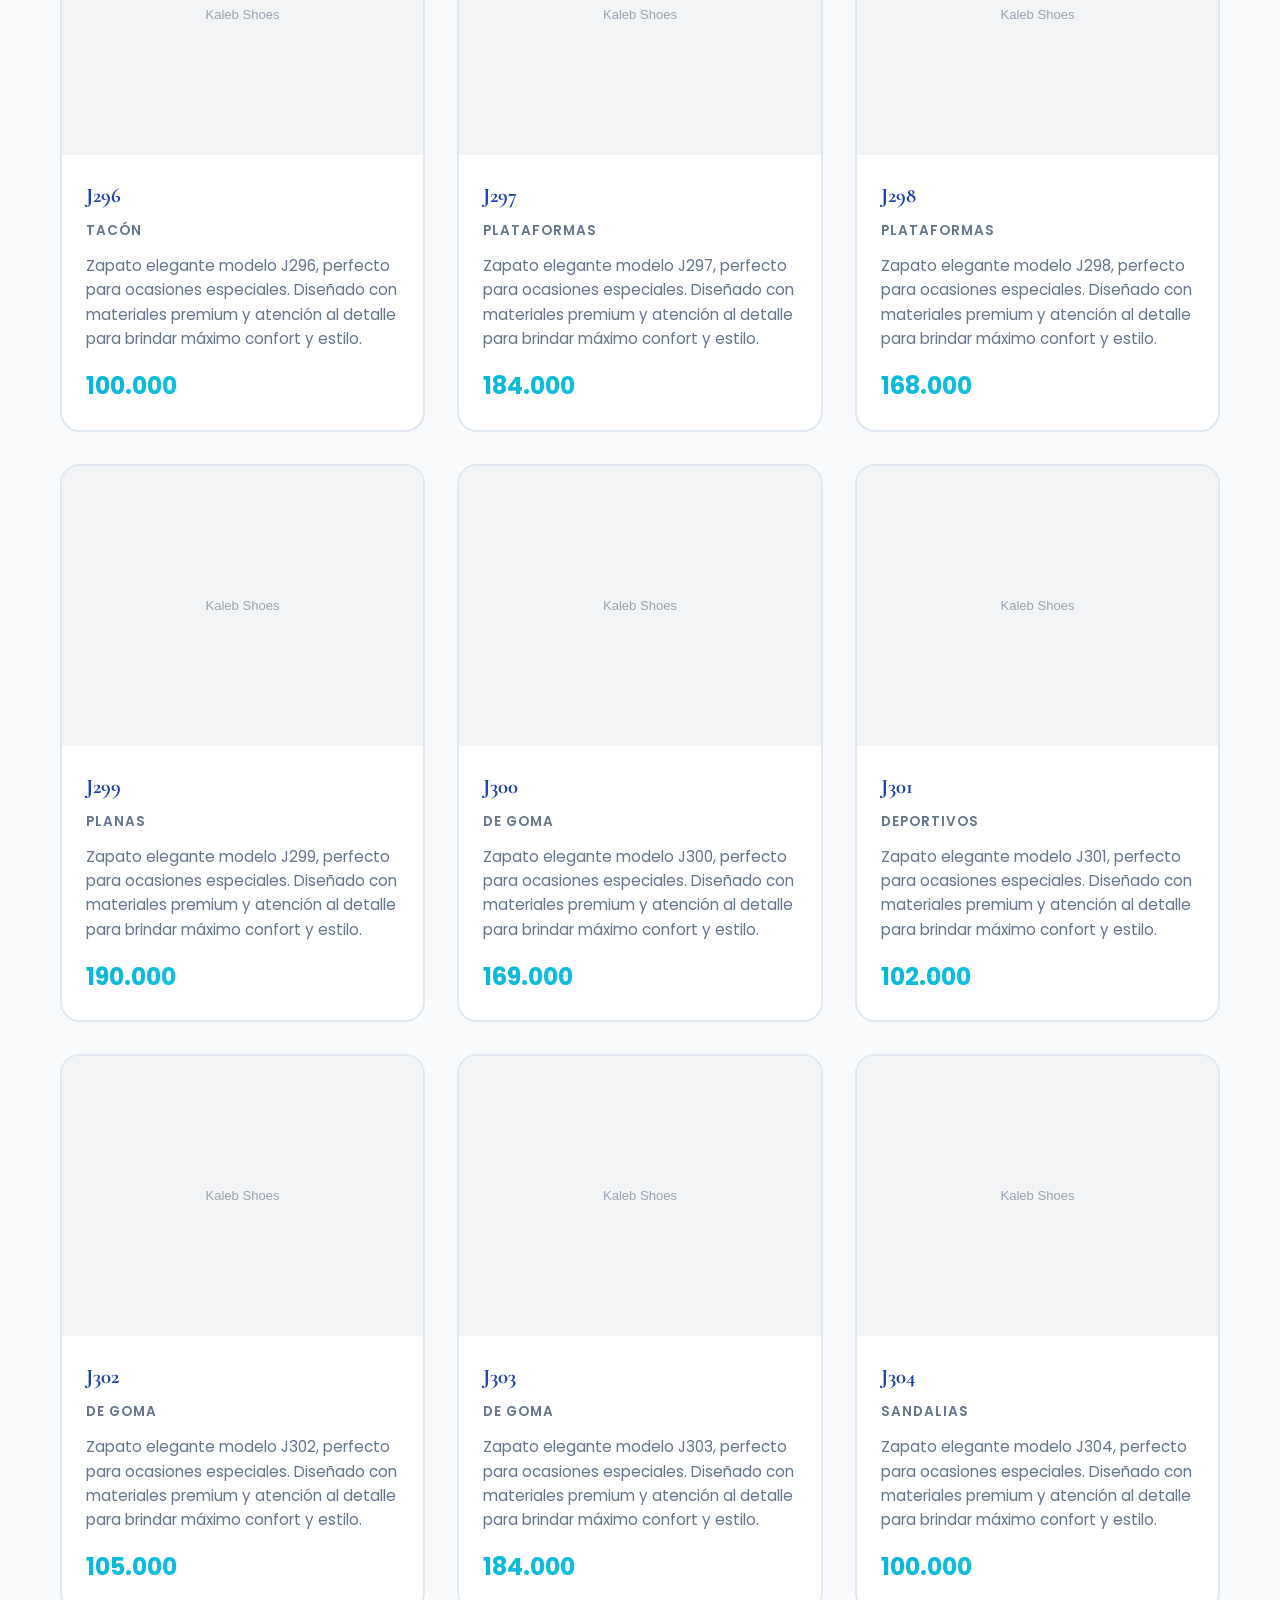
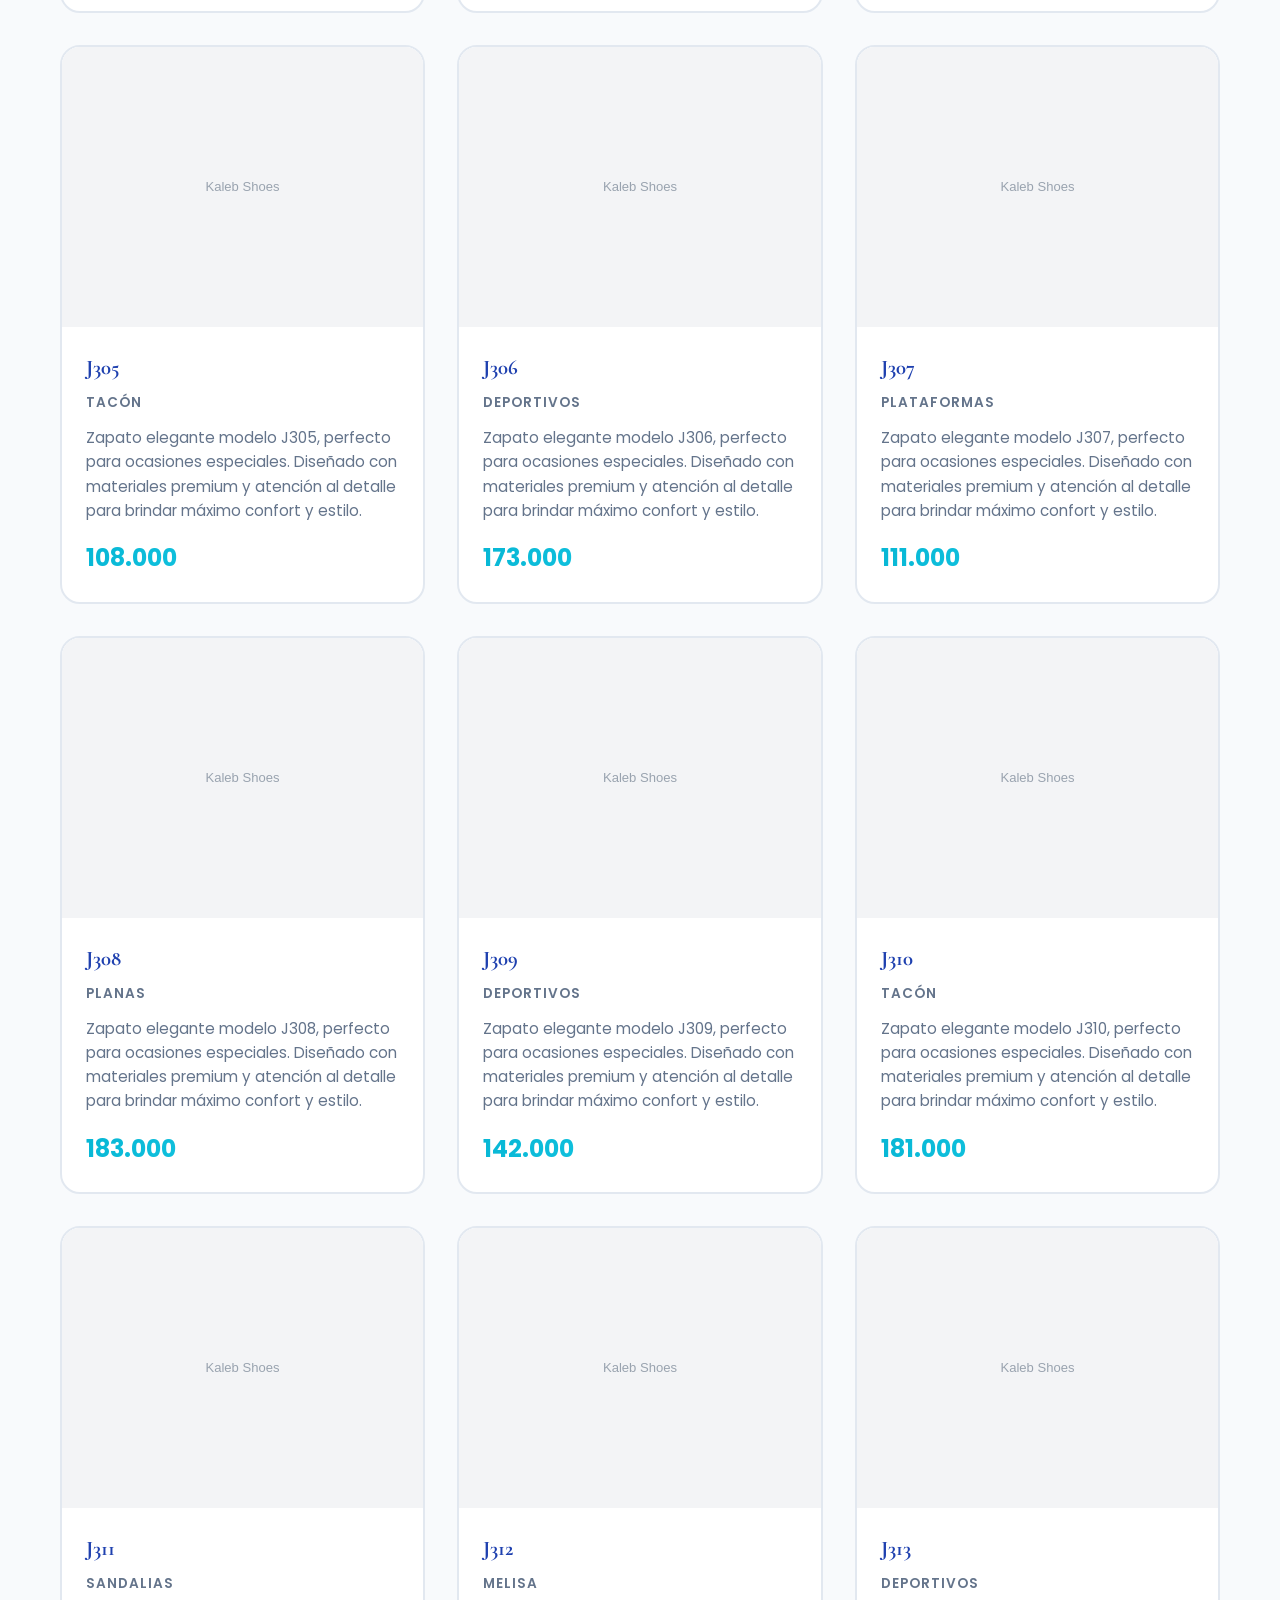
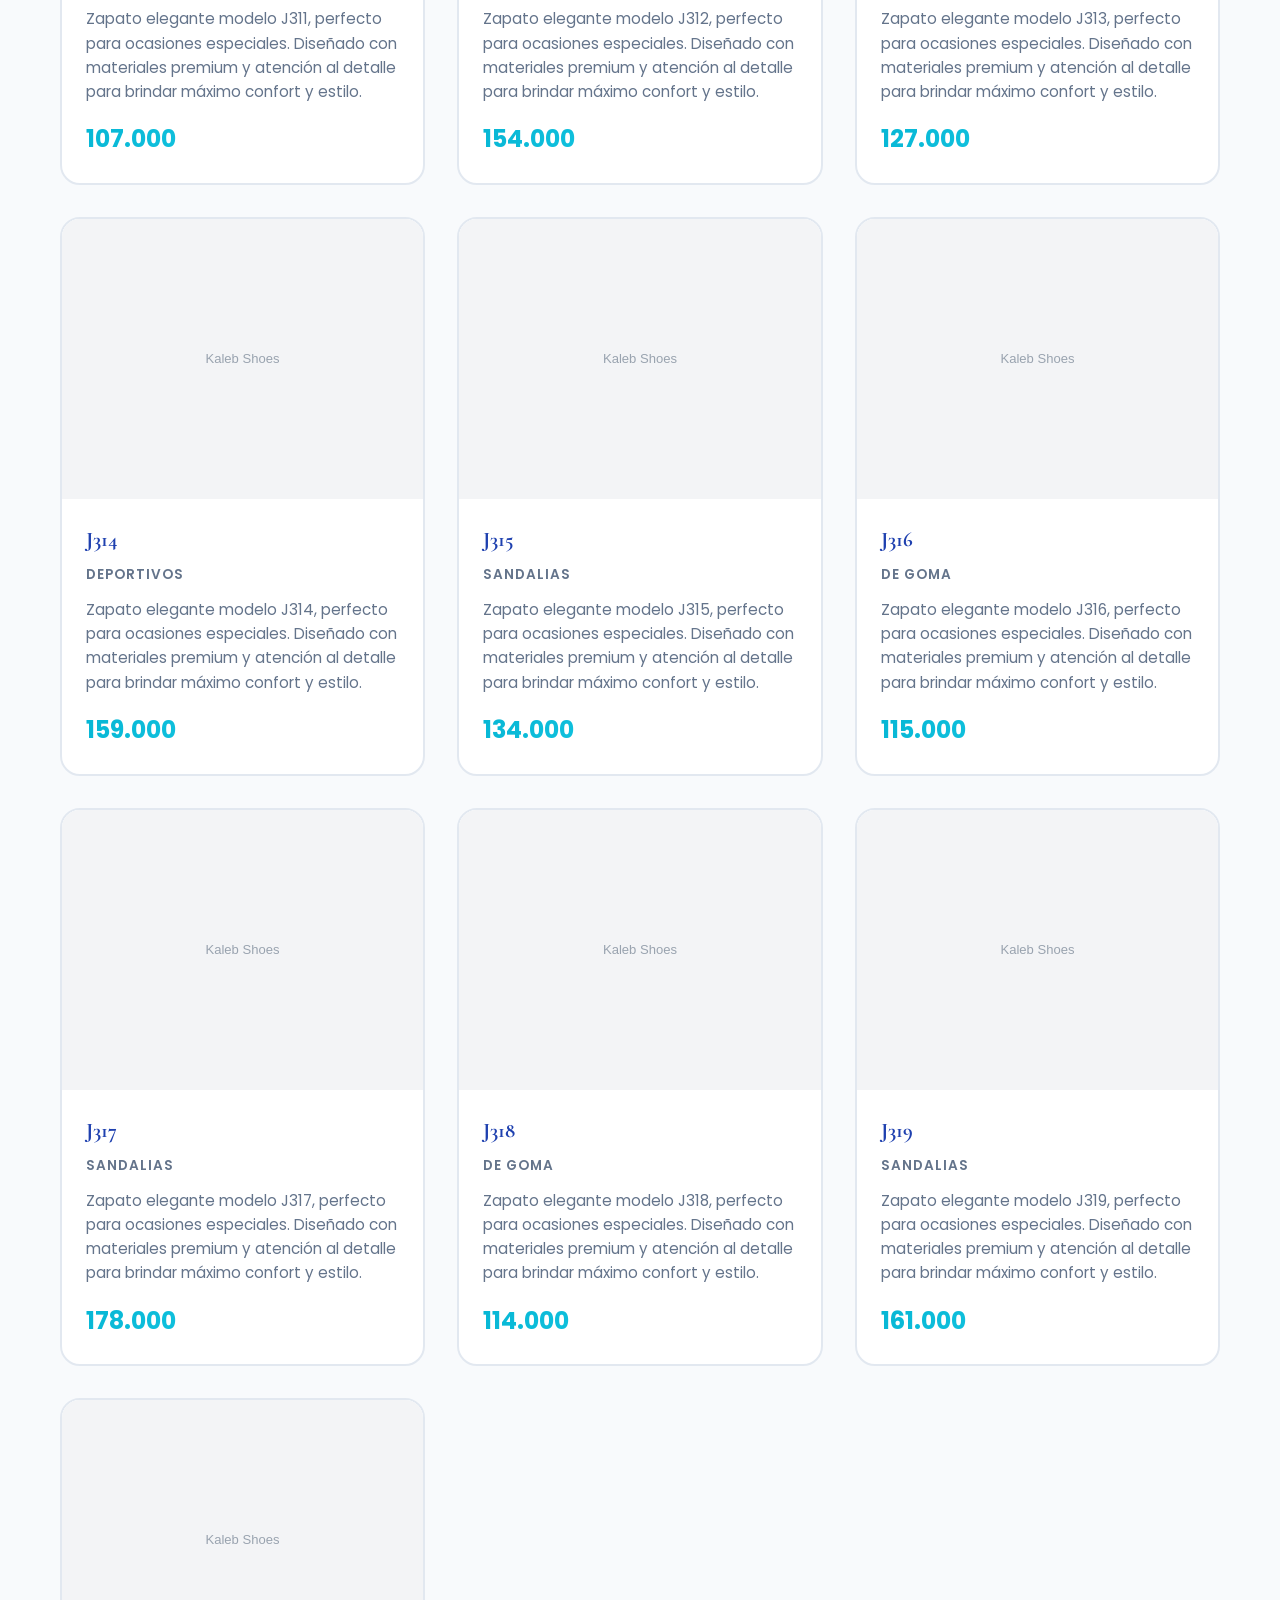
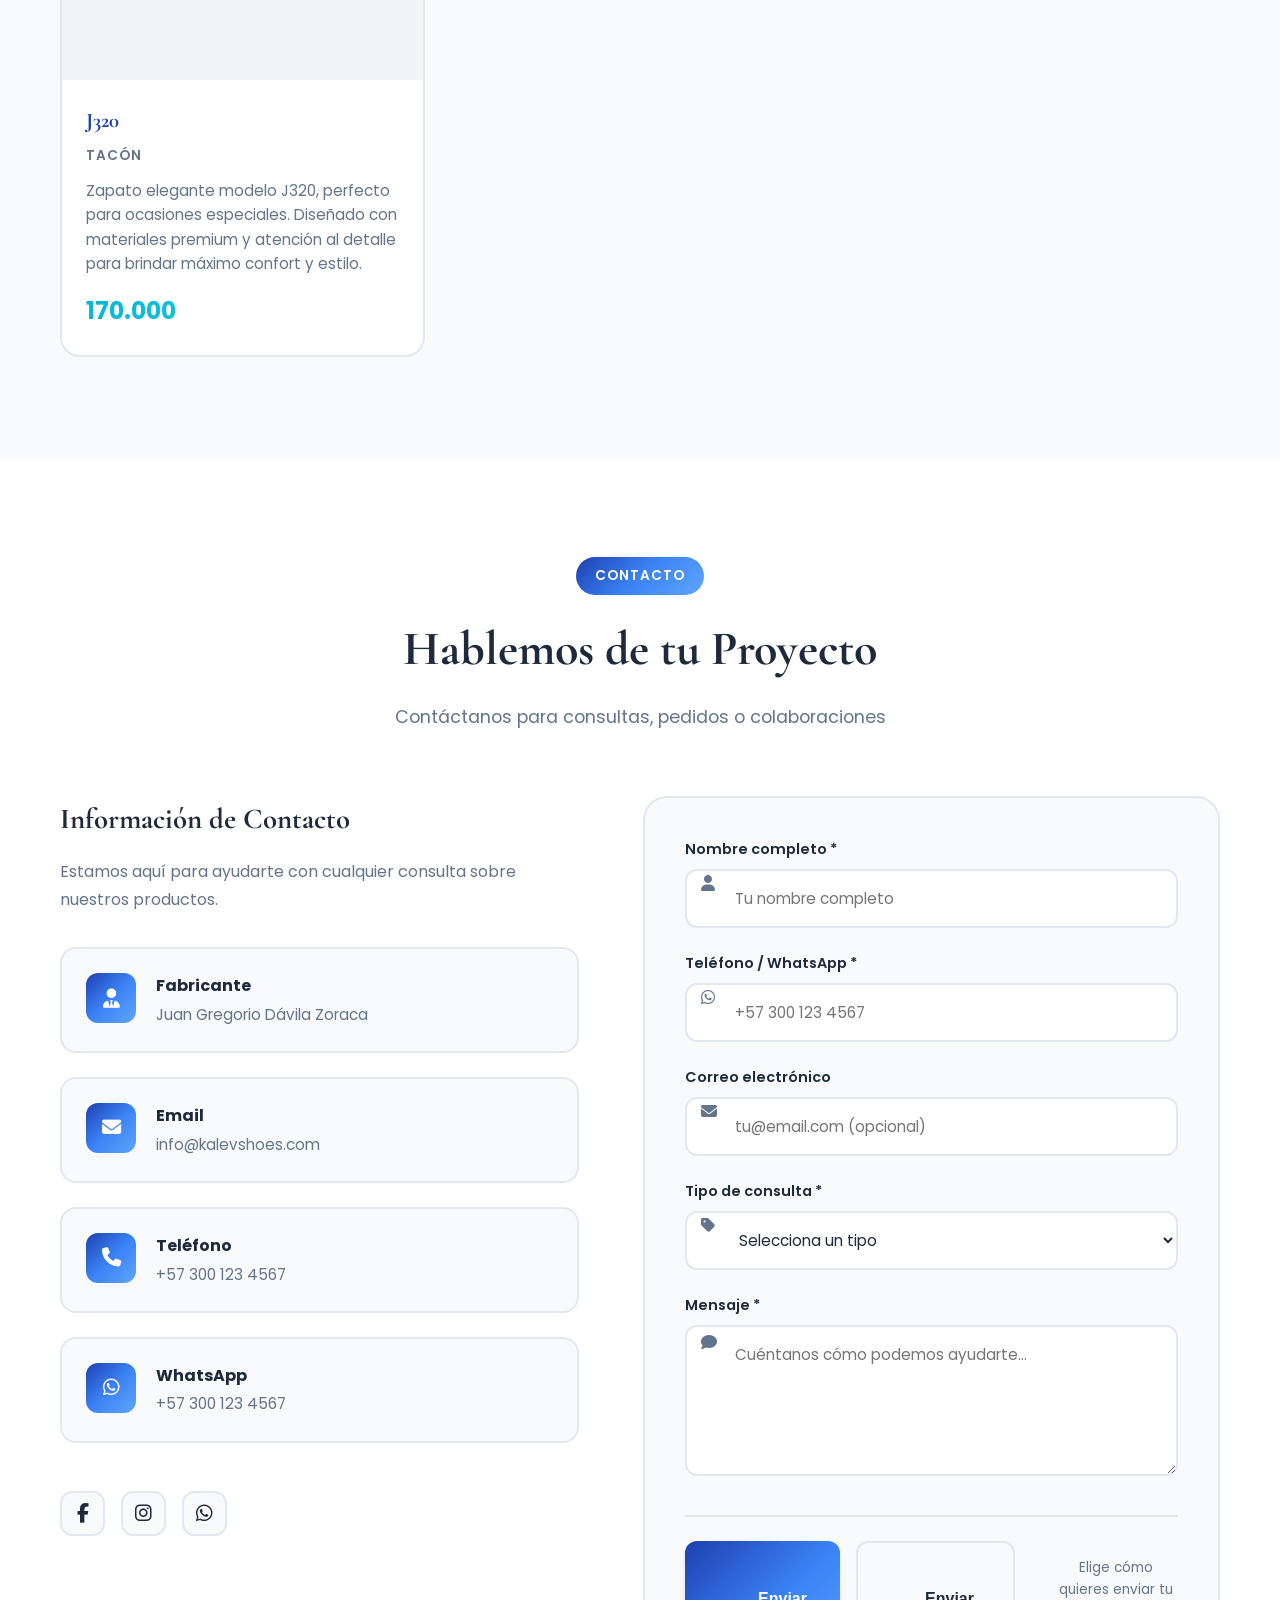
==== commit dc63976c: "Arreglos de toda la pagina" ====
--- a/index.html
+++ b/index.html
@@ -69,11 +69,7 @@
                     <i class="fas fa-user"></i>
                 </a>
                 <button class="admin-access-btn" id="adminAccessBtn" aria-label="Administrador" title="Administrador">
-                    <i class="fas fa-user-shield"></i>
-                </button>
-                <a href="diagnostico.html" class="diagnostic-btn" aria-label="Diagnóstico" title="Diagnóstico del Sistema">
-                    <i class="fas fa-stethoscope"></i>
-                </a>
+                    <i class="fas fa-user-shield"></i>                </button>
             </div>
         </div>
     </nav>
--- a/styles.css
+++ b/styles.css
@@ -234,8 +234,8 @@
 }
 
 .brand-logo {
-    width: 60px;
-    height: 60px;
+    width: 80px;
+    height: 80px;
     border-radius: 12px;
     display: flex;
     align-items: center;
@@ -248,7 +248,7 @@
 .brand-logo .logo-image {
     width: 100%;
     height: 100%;
-    object-fit: contain;
+    object-fit: cover;
     border-radius: 12px;
 }
 
